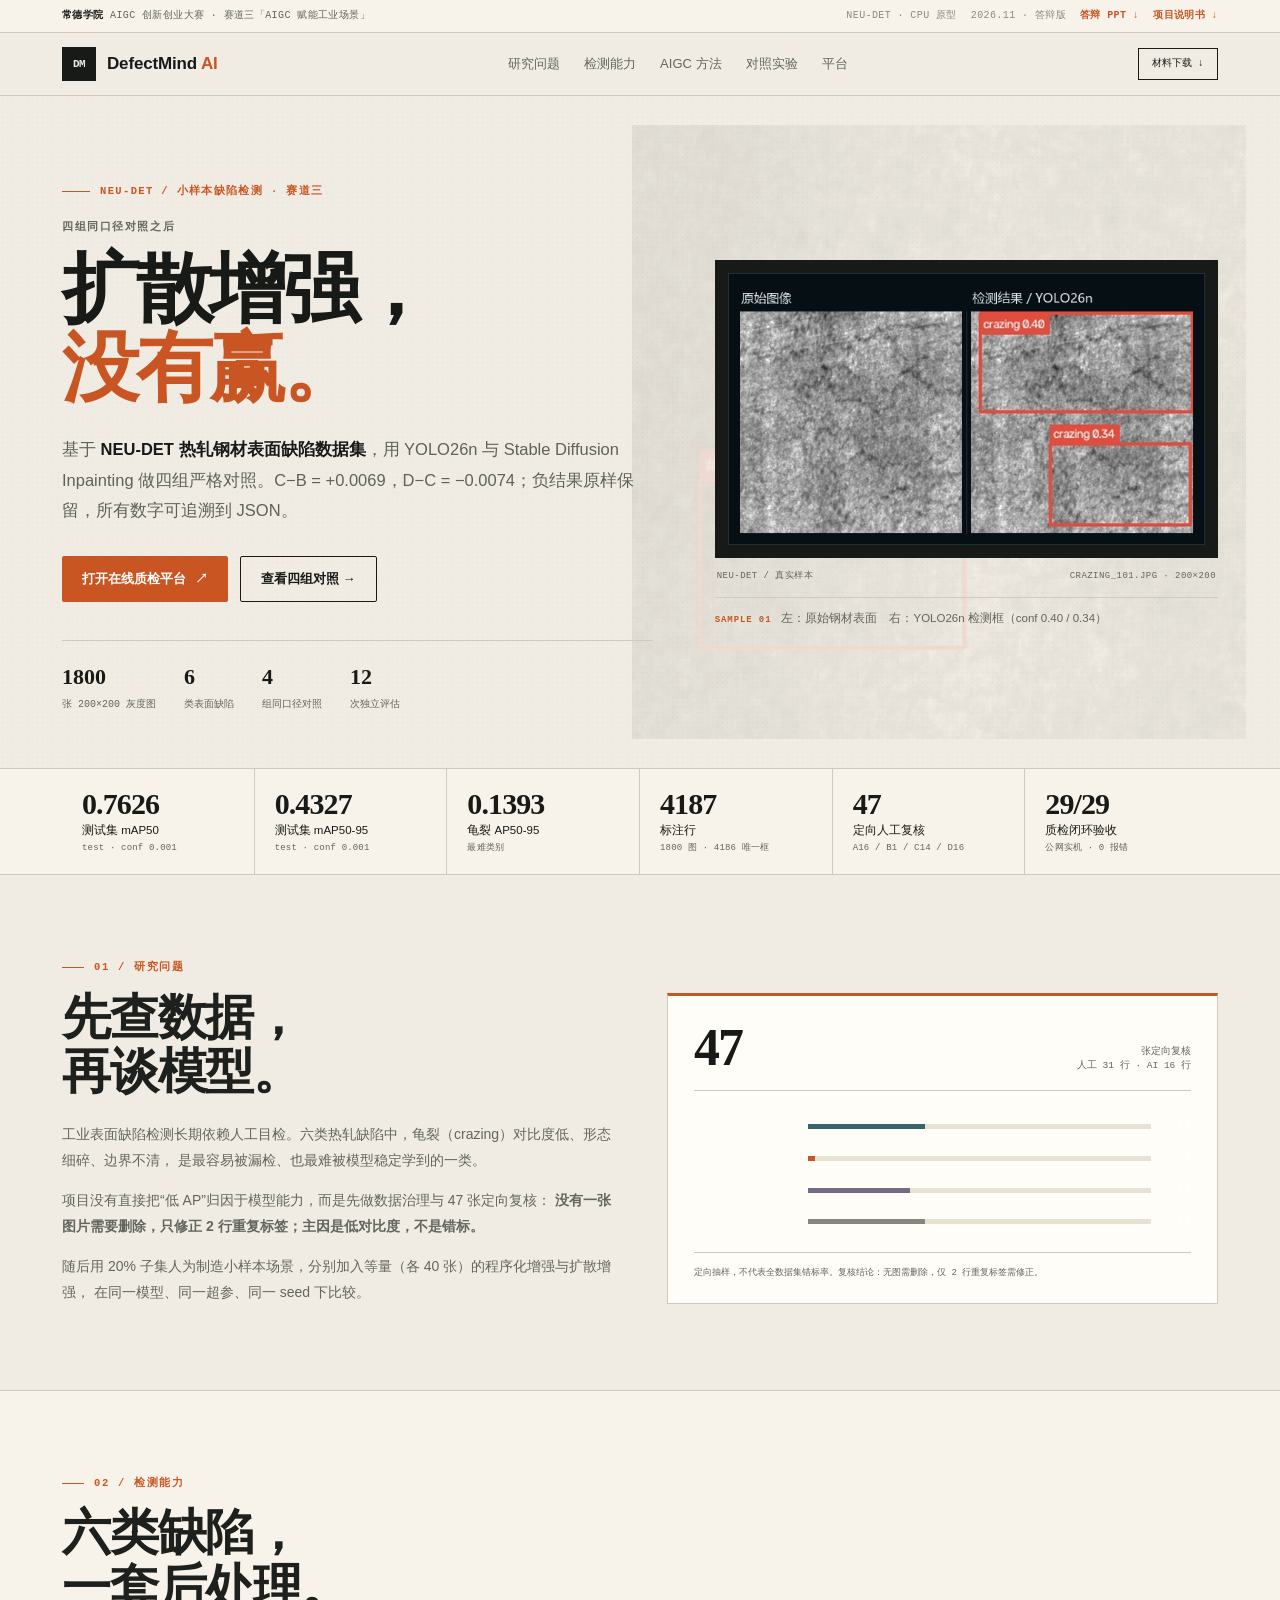
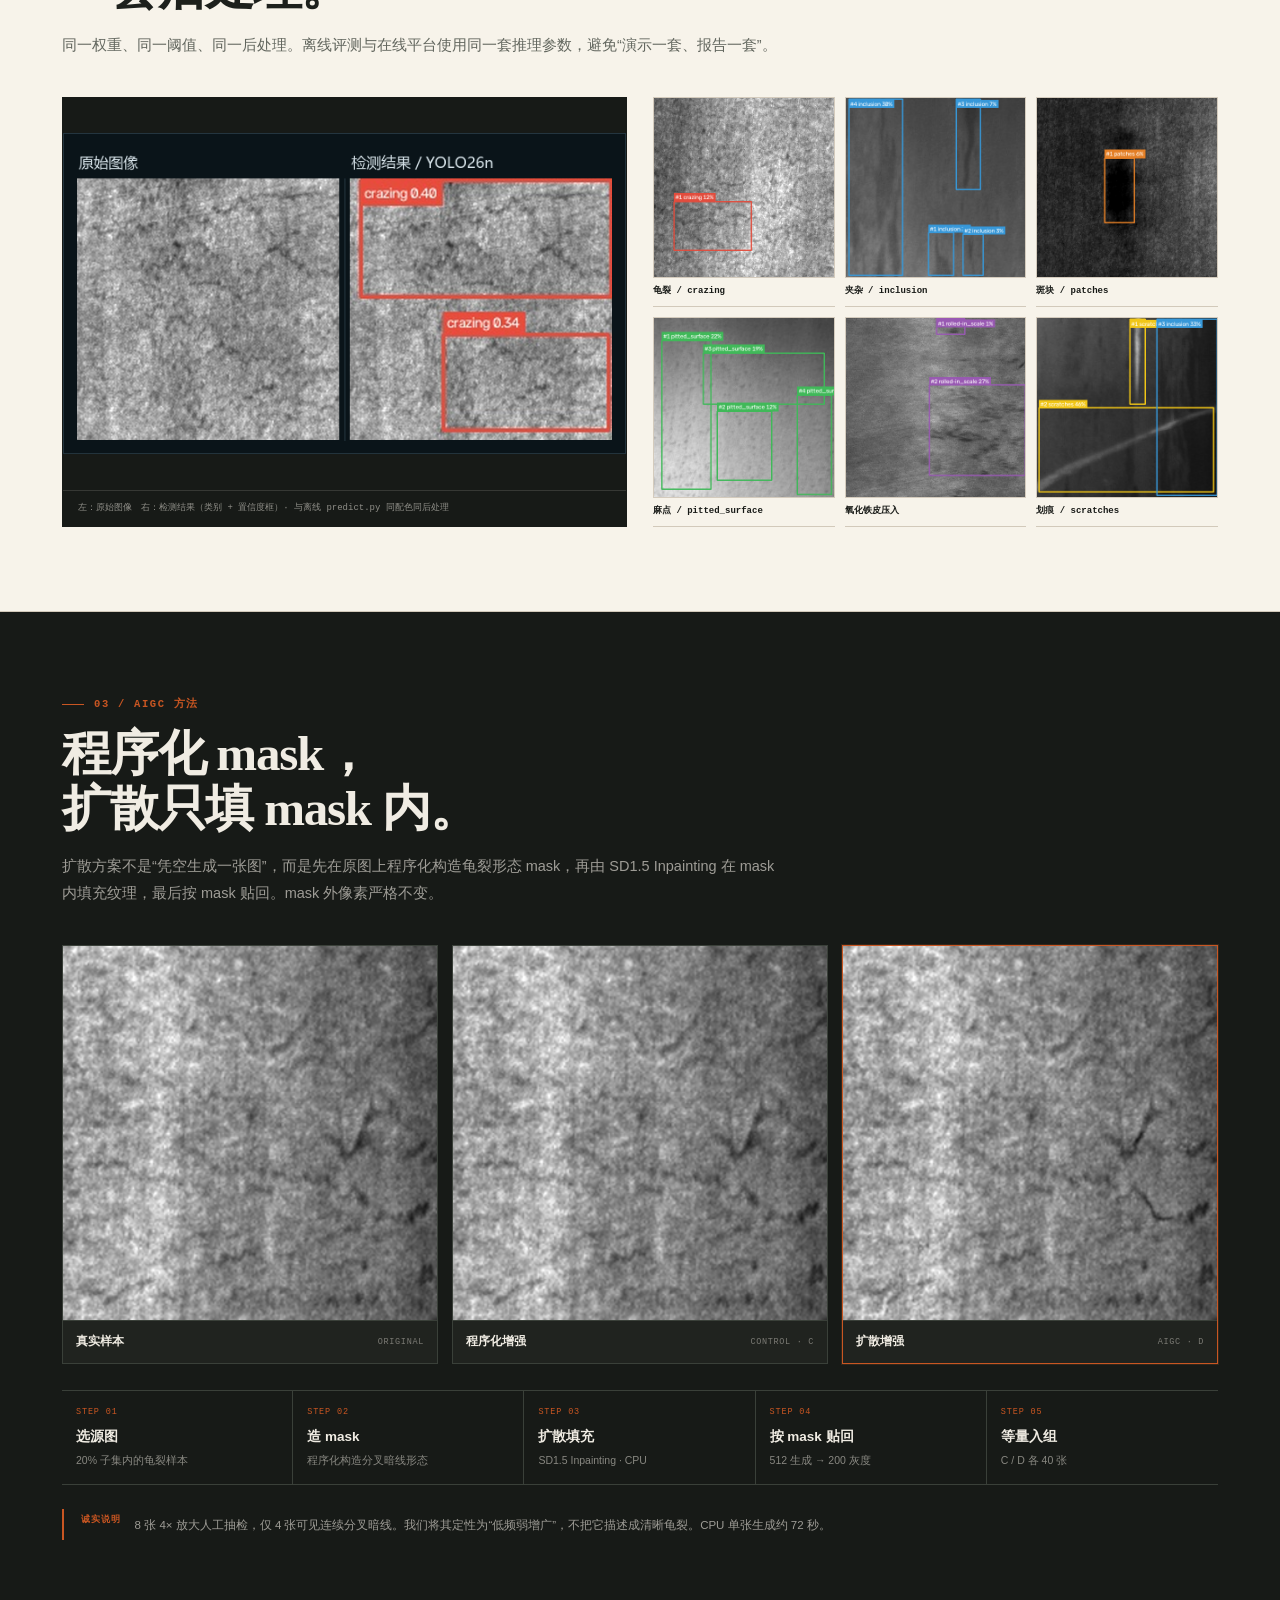
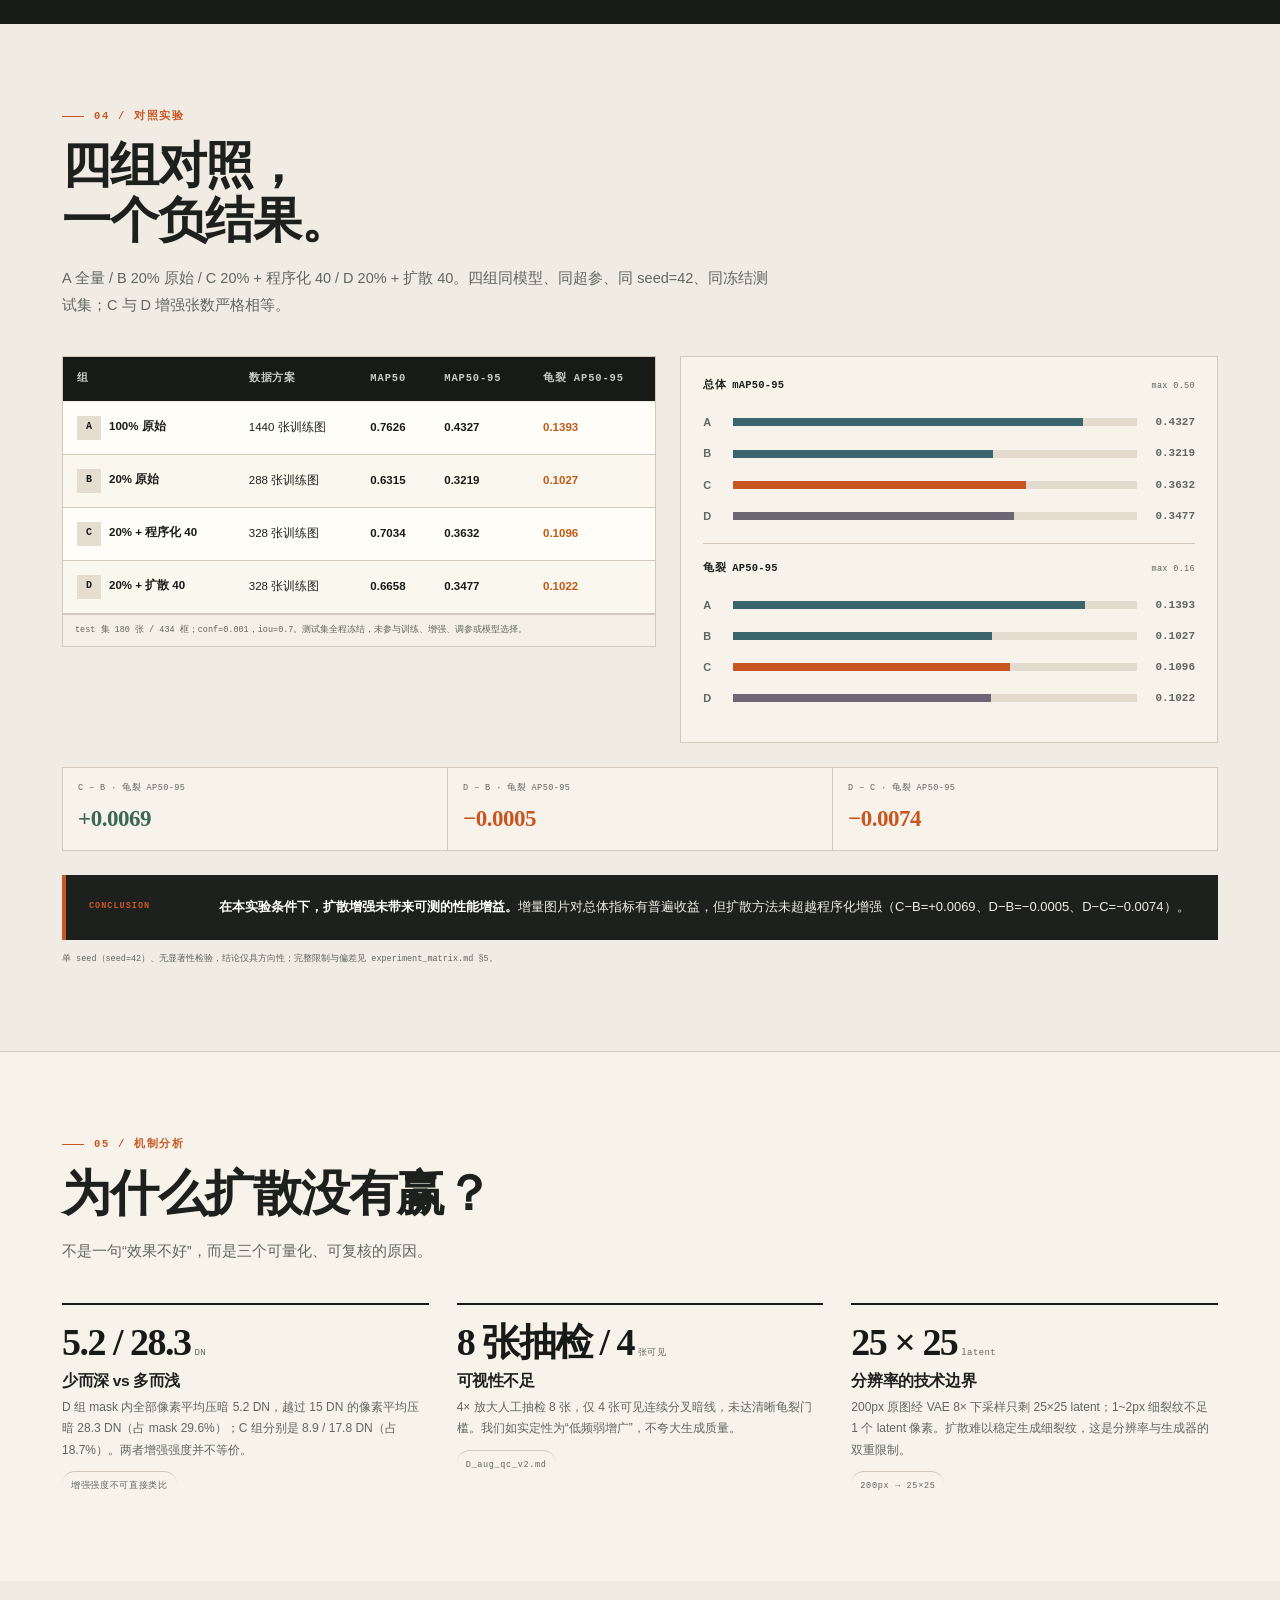
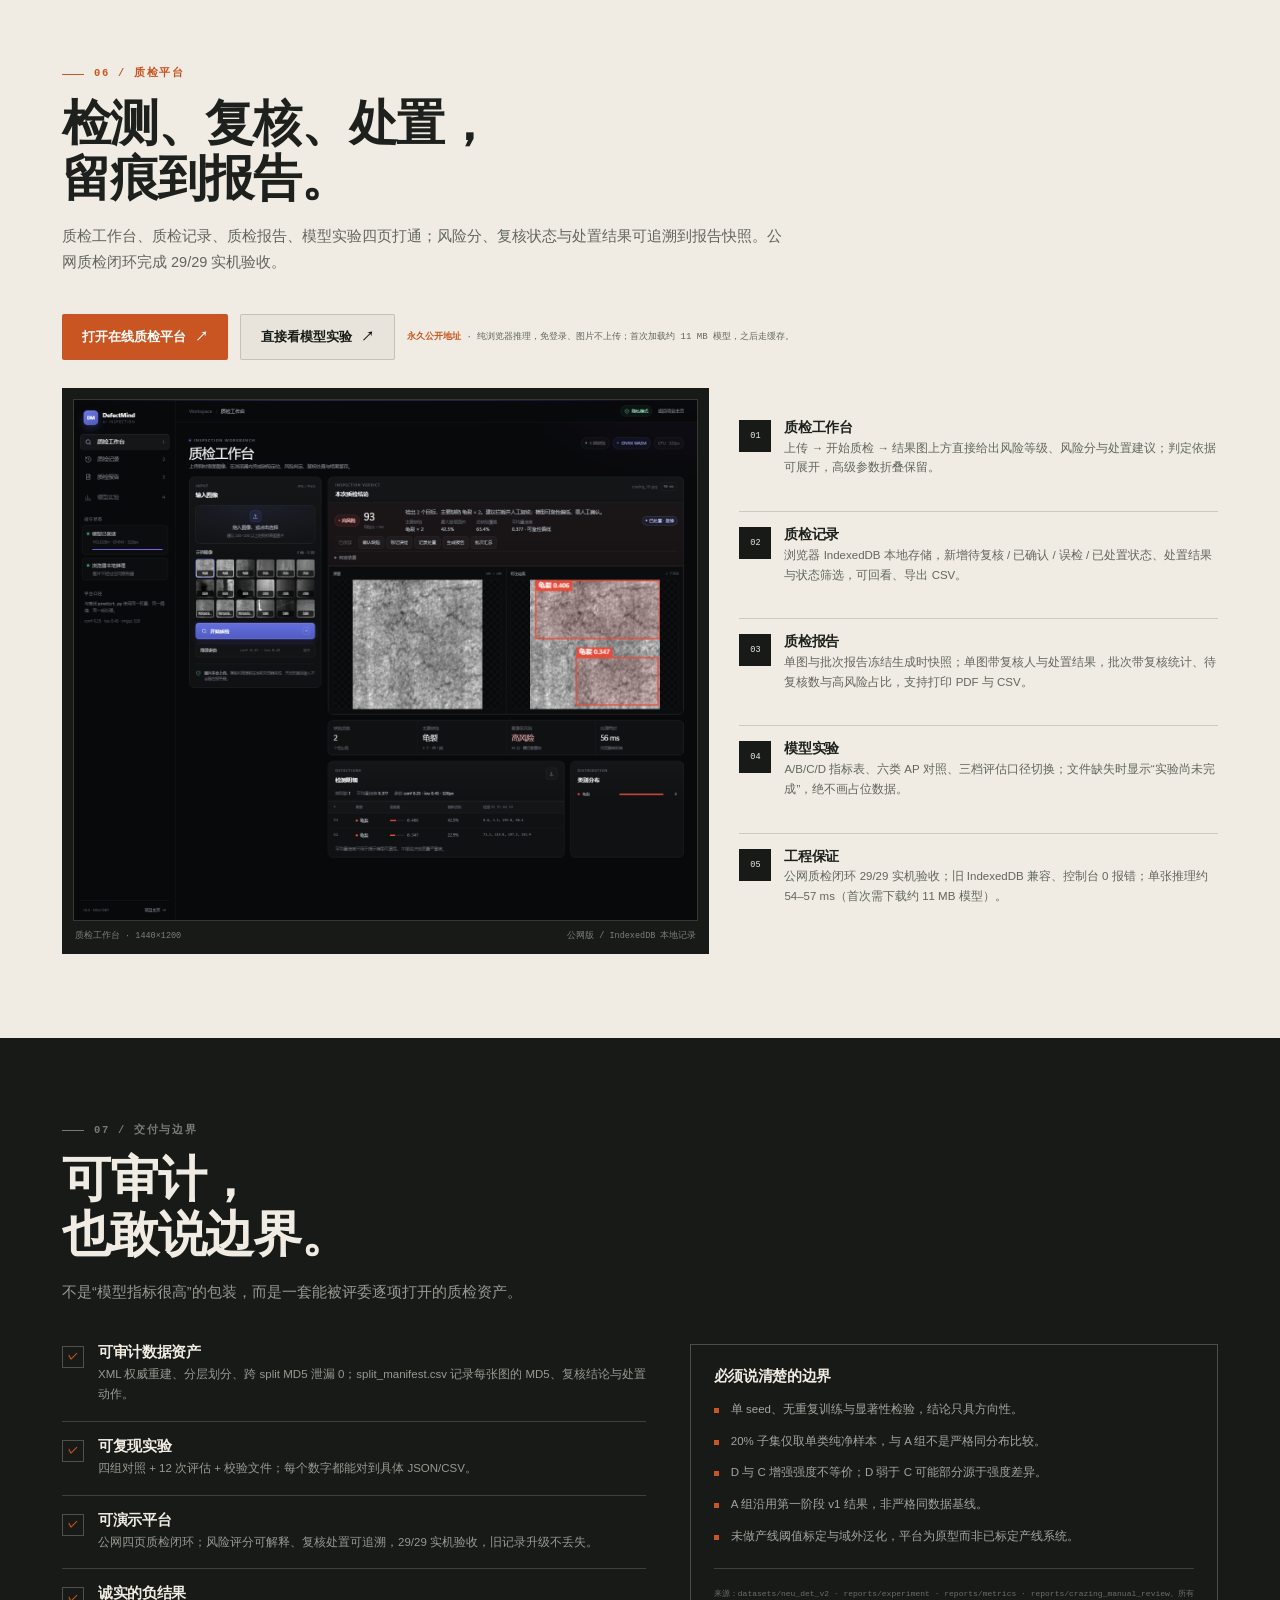
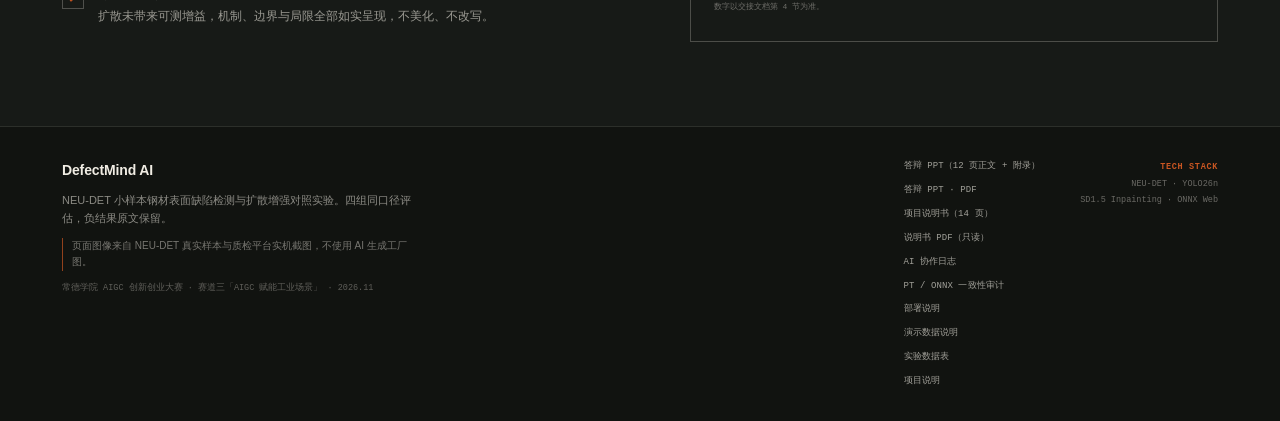
==== index.html @ 74f71160 "Update showcase" ====
<!DOCTYPE html>
<html lang="zh-CN">
<head>
<meta charset="UTF-8">
<meta name="viewport" content="width=device-width, initial-scale=1.0">
<link rel="icon" type="image/png" href="favicon.png">
<meta name="description" content="DefectMind AI：NEU-DET 小样本钢材表面缺陷检测与扩散增强对照实验。四组同口径评估，在线质检平台可直接打开。">
<title>DefectMind AI · 工业表面缺陷检测平台</title>
<style>
  :root{
    --ink:#0a1217;
    --ink-2:#0e1d25;
    --ink-3:#122a35;
    --paper:#f4f1eb;
    --paper-2:#fbfaf7;
    --white:#ffffff;
    --steel:#8ea1aa;
    --steel-2:#b9c6cc;
    --line:rgba(10,18,23,.12);
    --accent:#ff8a3d;
    --accent-2:#ffb27a;
    --cyan:#5fd4e8;
    --good:#4fbf9b;
    --text:#18242b;
    --muted:#5d6b72;
    --radius:18px;
    --shadow:0 24px 70px rgba(8,17,23,.16);
    --max:1180px;
    --font:"Segoe UI","Microsoft YaHei","PingFang SC","Noto Sans SC",sans-serif;
  }
  *{box-sizing:border-box;margin:0;padding:0}
  html{scroll-behavior:smooth}
  body{
    font-family:var(--font);
    color:var(--text);
    background:var(--paper);
    line-height:1.65;
    -webkit-font-smoothing:antialiased;
    text-rendering:optimizeLegibility;
  }
  a{color:inherit;text-decoration:none}
  img{display:block;max-width:100%}
  ::selection{background:rgba(255,138,61,.26)}
  .wrap{max-width:var(--max);margin:0 auto;padding:0 28px}
  .eyebrow{
    display:inline-flex;align-items:center;gap:10px;
    font-size:12px;letter-spacing:.16em;text-transform:uppercase;
    font-weight:700;color:var(--accent);
  }
  .eyebrow::before{content:"";width:26px;height:1px;background:currentColor;opacity:.75}
  .section-label{
    font-size:12px;letter-spacing:.16em;font-weight:700;
    color:var(--muted);margin-bottom:16px;
  }
  h1,h2,h3{line-height:1.16;letter-spacing:-.02em}
  h2{font-size:clamp(30px,4vw,52px);font-weight:750}
  h3{font-size:19px;font-weight:700}
  p{color:var(--muted)}
  .num{font-variant-numeric:tabular-nums}
  .nowrap{white-space:nowrap}

  /* reading progress */
  .progress{
    position:fixed;top:0;left:0;height:2px;width:0;z-index:120;
    background:linear-gradient(90deg,var(--accent),#ffb37a);
    box-shadow:0 0 12px rgba(255,138,61,.45);pointer-events:none;
  }

  /* sticky header */
  .site-head{position:sticky;top:0;z-index:60}
  .topline{
    background:#050d11;border-bottom:1px solid rgba(255,255,255,.08);
    color:rgba(255,255,255,.5);font-size:11.5px;
  }
  .topline .wrap{display:flex;align-items:center;justify-content:space-between;gap:18px;height:34px}
  .topline-left b{color:rgba(255,255,255,.78);font-weight:650}
  .topline-short{display:none}
  .topline-right{display:flex;align-items:center;gap:14px;white-space:nowrap}
  .topline-meta{color:rgba(255,255,255,.34)}
  .topline a{color:var(--accent);font-weight:700;transition:color .2s}
  .topline a:hover{color:#ffb37a}

  /* navigation */
  .nav{
    position:relative;z-index:20;padding:16px 0;
    background:rgba(7,17,22,.96);backdrop-filter:blur(16px);
    border-bottom:1px solid rgba(255,255,255,.08);
  }
  .nav .wrap{display:flex;align-items:center;justify-content:space-between;gap:24px}
  .brand{display:flex;align-items:center;gap:12px;color:#fff;font-weight:750;letter-spacing:-.01em}
  .brand-mark{
    width:38px;height:38px;border-radius:10px;display:grid;place-items:center;
    background:linear-gradient(145deg,var(--accent),#d95f1b);
    color:#150c05;font-size:13px;font-weight:900;letter-spacing:-.04em;
    box-shadow:0 10px 26px rgba(255,138,61,.25);
  }
  .brand-name{font-size:17px}
  .brand-name span{color:var(--cyan)}
  .nav-links{display:flex;align-items:center;gap:26px;color:rgba(255,255,255,.72);font-size:14px}
  .nav-links a{position:relative;padding:6px 0;transition:color .2s}
  .nav-links a::after{
    content:"";position:absolute;left:0;right:0;bottom:0;height:1px;
    background:var(--accent);transform:scaleX(0);transform-origin:left;transition:transform .25s;
  }
  .nav-links a:hover{color:#fff}
  .nav-links a:hover::after{transform:scaleX(1)}
  .nav-links a.active{color:#fff}
  .nav-links a.active::after{transform:scaleX(1)}
  .nav-chip{
    font-size:12px;color:rgba(255,255,255,.78);
    border:1px solid rgba(255,255,255,.18);border-radius:999px;
    padding:8px 14px;white-space:nowrap;background:rgba(255,255,255,.04);
    backdrop-filter:blur(8px);
  }

  /* hero */
  .hero{
    position:relative;overflow:hidden;color:#fff;
    min-height:760px;display:flex;align-items:center;
    padding:92px 0 112px;
    background:
      radial-gradient(900px 520px at 78% 10%,rgba(95,212,232,.16),transparent 62%),
      radial-gradient(760px 520px at 8% 92%,rgba(255,138,61,.11),transparent 60%),
      linear-gradient(155deg,#071116 0%,#0b1a22 48%,#0e2732 100%);
  }
  .hero::before{
    content:"";position:absolute;inset:0;pointer-events:none;
    background-image:
      linear-gradient(rgba(255,255,255,.035) 1px,transparent 1px),
      linear-gradient(90deg,rgba(255,255,255,.035) 1px,transparent 1px);
    background-size:64px 64px;
    mask-image:linear-gradient(to bottom,rgba(0,0,0,.9),transparent 78%);
  }
  .hero::after{
    content:"";position:absolute;inset:-20% -10% auto auto;width:66%;height:120%;
    background:repeating-linear-gradient(96deg,rgba(255,255,255,.035) 0 1px,transparent 1px 9px);
    transform:rotate(6deg);opacity:.5;pointer-events:none;
  }
  .hero .wrap{position:relative;z-index:2}
  .hero-grid{display:grid;grid-template-columns:1.12fr .88fr;gap:66px;align-items:center}
  .hero h1{
    font-size:clamp(44px,6.2vw,82px);font-weight:800;letter-spacing:-.045em;
    margin:22px 0 24px;
  }
  .hero h1 em{
    display:inline-block;white-space:nowrap;
    font-style:normal;color:var(--accent);
  }
  .hero-lead{max-width:620px;font-size:17px;color:rgba(255,255,255,.72);line-height:1.8}
  .hero-lead strong{color:#fff;font-weight:600}
  .hero-actions{display:flex;flex-wrap:wrap;gap:12px;margin-top:34px}
  .btn{
    display:inline-flex;align-items:center;justify-content:center;gap:9px;
    min-height:48px;padding:0 22px;border-radius:10px;font-weight:700;font-size:14px;
    transition:transform .2s,background .2s,border-color .2s;
  }
  .btn:hover{transform:translateY(-2px)}
  .btn-primary{background:var(--accent);color:#1a0e06;box-shadow:0 14px 34px rgba(255,138,61,.22)}
  .btn-ghost{border:1px solid rgba(255,255,255,.24);color:#fff;background:rgba(255,255,255,.03)}
  .btn-ghost:hover{border-color:rgba(255,255,255,.45)}
  .hero-meta{
    display:flex;flex-wrap:wrap;gap:22px;margin-top:42px;padding-top:22px;
    border-top:1px solid rgba(255,255,255,.12);color:rgba(255,255,255,.56);font-size:12.5px;
  }
  .hero-meta b{display:block;color:#fff;font-size:18px;font-weight:750;margin-bottom:2px}

  .scan-card{
    position:relative;border-radius:22px;overflow:hidden;
    background:linear-gradient(180deg,rgba(255,255,255,.09),rgba(255,255,255,.03));
    border:1px solid rgba(255,255,255,.16);
    box-shadow:0 40px 90px rgba(0,0,0,.36);
    transform:rotate(.6deg);
  }
  .scan-top{
    display:flex;align-items:center;gap:8px;padding:13px 16px;
    border-bottom:1px solid rgba(255,255,255,.1);background:rgba(3,10,14,.28);
  }
  .dot{width:7px;height:7px;border-radius:50%;background:rgba(255,255,255,.25)}
  .dot.live{background:var(--good);box-shadow:0 0 0 4px rgba(79,191,155,.14)}
  .scan-file{margin-left:8px;font-size:11px;color:rgba(255,255,255,.62);letter-spacing:.04em}
  .scan-live{margin-left:auto;font-size:10px;color:var(--good);letter-spacing:.14em;font-weight:700}
  .scan-media{position:relative;background:#050b0e;padding:10px}
  .scan-media img{width:100%;aspect-ratio:644/368;object-fit:contain;background:#050b0e;filter:contrast(1.04)}
  .scan-line{
    position:absolute;left:10px;right:10px;top:10px;height:2px;
    background:linear-gradient(90deg,transparent,var(--cyan),transparent);
    box-shadow:0 0 18px rgba(95,212,232,.75);
    animation:scan 4.6s ease-in-out infinite;
  }
  @keyframes scan{
    0%{top:3%;opacity:0}
    12%{opacity:.9}
    50%{top:50%;opacity:.9}
    88%{opacity:.2}
    100%{top:96%;opacity:0}
  }
  .scan-tag{
    position:absolute;left:16px;bottom:16px;font-size:10px;letter-spacing:.12em;
    color:rgba(255,255,255,.7);background:rgba(5,11,14,.62);
    border:1px solid rgba(255,255,255,.14);border-radius:6px;padding:5px 8px;
  }
  .scan-box{
    position:absolute;border:1.5px solid var(--accent);border-radius:3px;
    box-shadow:0 0 0 1px rgba(0,0,0,.28);
  }
  .scan-box span{
    position:absolute;left:-1.5px;top:-23px;background:var(--accent);color:#140b04;
    font-size:10px;font-weight:800;padding:2px 7px;border-radius:2px;white-space:nowrap;
  }
  .scan-bottom{display:grid;grid-template-columns:1fr 1fr 1fr;gap:1px;background:rgba(255,255,255,.1)}
  .scan-stat{padding:14px 16px;background:rgba(7,17,22,.82)}
  .scan-stat b{display:block;font-size:17px;color:#fff;font-weight:750}
  .scan-stat small{font-size:10px;color:rgba(255,255,255,.45);letter-spacing:.08em}

  /* metric band */
  .metric-band{position:relative;z-index:5;margin-top:-54px}
  .metric-card{
    background:var(--white);border:1px solid rgba(10,18,23,.08);
    border-radius:var(--radius);box-shadow:var(--shadow);
    display:grid;grid-template-columns:repeat(6,1fr);overflow:hidden;
  }
  .metric{padding:24px 22px;border-right:1px solid rgba(10,18,23,.07);min-width:0}
  .metric:last-child{border-right:0}
  .metric b{display:block;font-size:clamp(22px,2.4vw,32px);line-height:1.08;color:var(--ink);font-weight:800;letter-spacing:-.03em}
  .metric span{display:block;font-size:11.5px;color:var(--muted);margin-top:7px;line-height:1.45}
  .metric small{display:block;font-size:9.5px;color:#98a5aa;margin-top:3px;letter-spacing:.04em}

  /* generic section */
  section{padding:104px 0}
  .section-head{max-width:760px;margin-bottom:44px}
  .section-head p{margin-top:16px;font-size:16px;max-width:680px}
  .split{display:grid;grid-template-columns:1fr 1fr;gap:56px;align-items:center}

  /* problem */
  .problem{background:var(--paper)}
  .problem-copy h2{margin-bottom:22px}
  .problem-copy p + p{margin-top:14px}
  .review-panel{
    background:var(--ink);color:#fff;border-radius:var(--radius);padding:30px 30px 26px;
    box-shadow:var(--shadow);position:relative;overflow:hidden;
  }
  .review-panel::after{
    content:"";position:absolute;right:-80px;top:-80px;width:220px;height:220px;
    background:radial-gradient(circle,rgba(95,212,232,.22),transparent 68%);
  }
  .review-top{display:flex;align-items:flex-end;justify-content:space-between;gap:20px;margin-bottom:26px}
  .review-top b{font-size:54px;line-height:1;font-weight:800;letter-spacing:-.04em}
  .review-top span{font-size:12px;color:rgba(255,255,255,.5);text-align:right;line-height:1.5}
  .review-bars{display:grid;gap:14px}
  .review-row{display:grid;grid-template-columns:86px 1fr 42px;gap:12px;align-items:center;font-size:12px}
  .review-row label{color:rgba(255,255,255,.65)}
  .review-track{height:7px;border-radius:999px;background:rgba(255,255,255,.1);overflow:hidden}
  .review-fill{height:100%;border-radius:inherit;background:var(--cyan)}
  .review-fill.b{background:var(--accent)}
  .review-fill.c{background:#b9a7ff}
  .review-fill.d{background:#7d8c94}
  .review-row b{text-align:right;font-size:12px;color:#fff}
  .review-note{margin-top:22px;padding-top:16px;border-top:1px solid rgba(255,255,255,.12);font-size:11px;color:rgba(255,255,255,.42);line-height:1.6}

  /* detection */
  .detect{background:var(--paper-2);border-top:1px solid rgba(10,18,23,.06);border-bottom:1px solid rgba(10,18,23,.06)}
  .detect-grid{display:grid;grid-template-columns:1fr 1fr;gap:28px;align-items:stretch}
  .demo-panel{
    background:#0a1419;border-radius:var(--radius);overflow:hidden;
    border:1px solid rgba(10,18,23,.1);box-shadow:var(--shadow);
    display:flex;flex-direction:column;
  }
  .demo-panel img{width:100%;flex:1;min-height:0;object-fit:contain;background:#0a1419}
  .demo-cap{padding:16px 20px;color:rgba(255,255,255,.6);font-size:12px;background:#0a1419;border-top:1px solid rgba(255,255,255,.08)}
  .class-grid{display:grid;grid-template-columns:repeat(3,1fr);gap:12px}
  .class-card{
    background:var(--white);border:1px solid rgba(10,18,23,.08);border-radius:12px;
    overflow:hidden;transition:transform .25s,box-shadow .25s;
  }
  .class-card:hover{transform:translateY(-4px);box-shadow:0 18px 34px rgba(8,17,23,.12)}
  .class-card img{width:100%;aspect-ratio:1;object-fit:cover;filter:contrast(1.04)}
  .class-card div{padding:9px 12px;font-size:12px;font-weight:650;color:var(--ink)}

  /* AIGC */
  .aigc{background:var(--ink);color:#fff;position:relative;overflow:hidden}
  .aigc::before{
    content:"";position:absolute;inset:0;pointer-events:none;
    background:radial-gradient(700px 400px at 88% 12%,rgba(185,167,255,.12),transparent 62%);
  }
  .aigc .section-head p{color:rgba(255,255,255,.58)}
  .aigc .section-label{color:rgba(255,255,255,.42)}
  .compare-grid{display:grid;grid-template-columns:repeat(3,1fr);gap:18px;position:relative;z-index:1}
  .compare-card{background:rgba(255,255,255,.05);border:1px solid rgba(255,255,255,.12);border-radius:14px;overflow:hidden}
  .compare-card img{width:100%;aspect-ratio:1.15;object-fit:cover}
  .compare-card .cap{padding:14px 16px;display:flex;align-items:center;justify-content:space-between;gap:10px;border-top:1px solid rgba(255,255,255,.08)}
  .compare-card .cap b{font-size:13px;font-weight:650}
  .compare-card .cap span{font-size:10px;letter-spacing:.08em;color:rgba(255,255,255,.4)}
  .compare-card.is-d{border-color:rgba(255,138,61,.45);box-shadow:0 0 0 1px rgba(255,138,61,.12)}
  .pipeline{
    margin-top:26px;display:grid;grid-template-columns:repeat(5,1fr);gap:1px;
    background:rgba(255,255,255,.12);border:1px solid rgba(255,255,255,.12);border-radius:12px;overflow:hidden;
  }
  .pipe-step{background:rgba(7,17,22,.84);padding:16px 15px;min-height:96px}
  .pipe-step small{display:block;font-size:9.5px;letter-spacing:.12em;color:var(--accent);margin-bottom:7px}
  .pipe-step b{display:block;font-size:13px;font-weight:650;margin-bottom:4px}
  .pipe-step span{font-size:11px;color:rgba(255,255,255,.45);line-height:1.5}
  .aigc-note{
    margin-top:22px;display:flex;gap:14px;align-items:flex-start;
    border-top:1px solid rgba(255,255,255,.12);padding-top:20px;
  }
  .aigc-note b{color:var(--accent);white-space:nowrap;font-size:12px;letter-spacing:.08em}
  .aigc-note p{font-size:13px;color:rgba(255,255,255,.58);line-height:1.7}

  /* results */
  .results{background:var(--paper)}
  .result-layout{display:grid;grid-template-columns:1.05fr .95fr;gap:30px;align-items:start}
  .table-wrap{background:var(--white);border:1px solid rgba(10,18,23,.08);border-radius:var(--radius);overflow:hidden;box-shadow:0 14px 40px rgba(8,17,23,.07)}
  table{width:100%;border-collapse:collapse;font-size:13px}
  thead th{
    background:var(--ink);color:rgba(255,255,255,.76);font-size:10.5px;letter-spacing:.08em;
    text-transform:uppercase;font-weight:650;text-align:left;padding:13px 14px;white-space:nowrap;
  }
  tbody td{padding:14px;border-top:1px solid rgba(10,18,23,.07);vertical-align:middle}
  tbody tr:nth-child(even){background:#faf8f4}
  td.arm{font-weight:800;color:var(--ink)}
  td.arm span{display:inline-grid;place-items:center;width:26px;height:26px;border-radius:7px;background:#e9e4dc;font-size:12px;margin-right:8px}
  td.num{font-variant-numeric:tabular-nums;font-weight:600;color:var(--ink)}
  td.num.hi{color:#c25a17}
  .table-note{font-size:11px;color:#8b979d;padding:12px 14px;border-top:1px solid rgba(10,18,23,.07);line-height:1.6}
  .chart-panel{background:var(--white);border:1px solid rgba(10,18,23,.08);border-radius:var(--radius);padding:24px;box-shadow:0 14px 40px rgba(8,17,23,.07)}
  .chart-title{display:flex;justify-content:space-between;align-items:baseline;gap:12px;margin-bottom:20px}
  .chart-title h3{font-size:15px}
  .chart-title span{font-size:10.5px;color:#96a2a8;letter-spacing:.04em}
  .bar-row{display:grid;grid-template-columns:24px 1fr 54px;gap:12px;align-items:center;margin-bottom:14px}
  .bar-row>span{font-size:11px;color:var(--muted);font-weight:650}
  .bar-track{height:12px;border-radius:999px;background:#ede9e2;overflow:hidden}
  .bar-fill{
    height:100%;border-radius:inherit;background:linear-gradient(90deg,#23576b,#2f7d95);
    width:0;transition:width .9s cubic-bezier(.2,.8,.2,1);
  }
  .bar-fill.a{background:linear-gradient(90deg,#1f4b5d,#2d7187)}
  .bar-fill.c{background:linear-gradient(90deg,#d96b25,#ff9a52)}
  .bar-fill.d{background:linear-gradient(90deg,#6d5aa8,#a18bd8)}
  .bar-val{font-size:11px;font-weight:700;color:var(--ink);font-variant-numeric:tabular-nums;text-align:right}
  .chart-divider{border:0;border-top:1px solid rgba(10,18,23,.08);margin:22px 0}
  .delta-grid{display:grid;grid-template-columns:repeat(3,1fr);gap:10px;margin-top:26px}
  .delta{background:var(--white);border:1px solid rgba(10,18,23,.08);border-radius:12px;padding:14px 15px}
  .delta small{display:block;font-size:10px;color:#8d999f;letter-spacing:.05em;margin-bottom:4px}
  .delta b{font-size:18px;font-weight:800;font-variant-numeric:tabular-nums;letter-spacing:-.02em}
  .delta.up b{color:#1f7a5c}
  .delta.down b{color:#b14a23}
  .delta.flat b{color:#6b767c}
  .conclusion{
    margin-top:28px;background:var(--ink);color:#fff;border-radius:var(--radius);
    padding:26px 28px;display:grid;grid-template-columns:auto 1fr;gap:20px;align-items:start;
    border-left:4px solid var(--accent);
  }
  .conclusion .mark{font-size:11px;letter-spacing:.14em;color:var(--accent);font-weight:800;white-space:nowrap;padding-top:3px}
  .conclusion p{color:rgba(255,255,255,.78);font-size:15px;line-height:1.75}
  .conclusion strong{color:#fff}
  .footnote{margin-top:14px;font-size:11px;color:#8a959b}

  /* mechanism */
  .mechanism{background:var(--paper-2);border-top:1px solid rgba(10,18,23,.06)}
  .reason-grid{display:grid;grid-template-columns:repeat(3,1fr);gap:18px}
  .reason{
    background:var(--white);border:1px solid rgba(10,18,23,.08);border-radius:var(--radius);
    padding:26px 24px;position:relative;overflow:hidden;
  }
  .reason::before{content:"";position:absolute;left:0;top:0;width:100%;height:3px;background:linear-gradient(90deg,var(--accent),transparent)}
  .reason .big{font-size:38px;font-weight:800;letter-spacing:-.04em;color:var(--ink);line-height:1;margin-bottom:8px}
  .reason .big small{font-size:13px;font-weight:600;color:var(--muted);letter-spacing:0;margin-left:4px}
  .reason h3{margin:12px 0 8px}
  .reason p{font-size:13px;line-height:1.7}
  .reason .tag{display:inline-block;margin-top:14px;font-size:10px;letter-spacing:.08em;color:#8d999f;border:1px solid rgba(10,18,23,.1);border-radius:999px;padding:4px 9px}

  /* platform */
  .platform{background:var(--paper)}
  .platform-cta{display:flex;align-items:center;gap:16px;flex-wrap:wrap;margin:2px 0 22px}
  .platform-cta .btn{font-size:13px}
  .platform-cta .btn-ghost{border-color:rgba(10,18,23,.16);color:var(--ink);background:rgba(10,18,23,.03)}
  .platform-cta .btn-ghost:hover{border-color:rgba(10,18,23,.34);background:rgba(10,18,23,.06)}
  .cta-note{font-size:11.5px;color:var(--muted);line-height:1.6;max-width:560px}
  .cta-note b{color:var(--ink);font-weight:650}
  .platform-grid{display:grid;grid-template-columns:1.15fr .85fr;gap:26px;align-items:stretch}
  .browser{
    background:#101b21;border-radius:16px;overflow:hidden;border:1px solid rgba(10,18,23,.12);
    box-shadow:var(--shadow);display:flex;flex-direction:column;position:relative;
  }
  .browser::after{
    content:"";position:absolute;left:0;right:0;bottom:0;height:110px;pointer-events:none;
    background:linear-gradient(to bottom,rgba(16,27,33,0),#101b21 92%);
  }
  .browser-bar{display:flex;align-items:center;gap:7px;padding:11px 14px;background:#0a1217;border-bottom:1px solid rgba(255,255,255,.08)}
  .browser-bar i{width:7px;height:7px;border-radius:50%;background:rgba(255,255,255,.2)}
  .browser-bar span{margin-left:8px;font-size:10px;color:rgba(255,255,255,.42);letter-spacing:.04em}
  .browser img{width:100%;flex:1;object-fit:cover;object-position:top left}
  .platform-copy{display:flex;flex-direction:column;justify-content:center;gap:18px}
  .feature{display:grid;grid-template-columns:34px 1fr;gap:14px;padding:16px 0;border-top:1px solid var(--line)}
  .feature:first-child{border-top:0;padding-top:0}
  .feature .idx{width:34px;height:34px;border-radius:9px;background:#eae4db;display:grid;place-items:center;font-size:11px;font-weight:800;color:#6b777d}
  .feature h3{font-size:15px;margin-bottom:4px}
  .feature p{font-size:12.5px;line-height:1.6}

  /* delivery */
  .delivery{background:var(--ink);color:#fff;position:relative;overflow:hidden}
  .delivery::before{
    content:"";position:absolute;inset:0;
    background:radial-gradient(700px 420px at 12% 8%,rgba(255,138,61,.12),transparent 64%);
    pointer-events:none;
  }
  .delivery .section-label{color:rgba(255,255,255,.42)}
  .delivery .section-head p{color:rgba(255,255,255,.58)}
  .delivery-grid{display:grid;grid-template-columns:1.05fr .95fr;gap:44px;position:relative;z-index:1}
  .deliver-list{display:grid;gap:0}
  .deliver-item{display:grid;grid-template-columns:28px 1fr;gap:14px;padding:18px 0;border-top:1px solid rgba(255,255,255,.12)}
  .deliver-item:first-child{border-top:0;padding-top:0}
  .deliver-item .check{width:22px;height:22px;border-radius:50%;background:rgba(79,191,155,.16);color:var(--good);display:grid;place-items:center;font-size:11px;font-weight:900;margin-top:2px}
  .deliver-item h3{font-size:15px;margin-bottom:4px}
  .deliver-item p{font-size:12.5px;color:rgba(255,255,255,.5);line-height:1.65}
  .limit-panel{background:rgba(255,255,255,.05);border:1px solid rgba(255,255,255,.13);border-radius:var(--radius);padding:28px}
  .limit-panel h3{font-size:16px;margin-bottom:16px}
  .limit-panel li{list-style:none;position:relative;padding-left:17px;margin-bottom:12px;font-size:12.5px;color:rgba(255,255,255,.58);line-height:1.65}
  .limit-panel li::before{content:"";position:absolute;left:0;top:8px;width:6px;height:6px;border-radius:50%;background:var(--accent);opacity:.8}
  .limit-panel .bottom{margin-top:22px;padding-top:18px;border-top:1px solid rgba(255,255,255,.12);font-size:11px;color:rgba(255,255,255,.38);line-height:1.65}

  footer{background:#071015;color:rgba(255,255,255,.38);padding:44px 0 38px;font-size:11.5px}
  .foot-wrap{display:grid;grid-template-columns:1.4fr auto auto;gap:40px;align-items:start}
  footer b{color:rgba(255,255,255,.78);font-size:13px;letter-spacing:-.01em}
  .foot-brand p{margin-top:8px;font-size:11.5px;color:rgba(255,255,255,.4);line-height:1.7;max-width:360px}
  .foot-brand span{display:block;margin-top:10px;color:rgba(255,255,255,.3)}
  .foot-links{display:grid;gap:9px;justify-items:start}
  .foot-links a{color:rgba(255,255,255,.6);transition:color .2s}
  .foot-links a:hover{color:var(--accent)}
  .foot-stack{font-size:11px;color:rgba(255,255,255,.3);text-align:right;line-height:1.9;white-space:nowrap}
  .foot-stack b{display:block;color:rgba(255,255,255,.55);font-weight:600;font-size:11px}
  section[id]{scroll-margin-top:104px}
  footer{scroll-margin-top:104px}

  /* back to top */
  .to-top{
    position:fixed;right:24px;bottom:24px;z-index:90;
    width:42px;height:42px;border-radius:50%;
    border:1px solid rgba(255,255,255,.18);background:rgba(11,23,29,.88);
    color:#fff;display:grid;place-items:center;font-size:16px;
    opacity:0;transform:translateY(10px);pointer-events:none;
    transition:opacity .25s,transform .25s,border-color .25s;
    backdrop-filter:blur(8px);box-shadow:0 12px 30px rgba(0,0,0,.3);
  }
  .to-top.show{opacity:1;transform:none;pointer-events:auto}
  .to-top:hover{border-color:var(--accent);color:var(--accent)}

  html.js [data-reveal]{opacity:0;transform:translateY(18px);transition:opacity .7s ease,transform .7s ease}
  html.js [data-reveal].in{opacity:1;transform:none}
  @media (prefers-reduced-motion:reduce){
    html.js [data-reveal]{opacity:1;transform:none;transition:none}
    .scan-line{animation:none}
  }

  @media (max-width:1040px){
    .hero-grid{grid-template-columns:1fr;gap:46px}
    .scan-card{max-width:560px}
    .metric-card{grid-template-columns:repeat(3,1fr)}
    .metric:nth-child(3n){border-right:0}
    .metric:nth-child(-n+3){border-bottom:1px solid rgba(10,18,23,.07)}
    .split,.detect-grid,.result-layout,.platform-grid,.delivery-grid{grid-template-columns:1fr}
    .class-grid{grid-template-columns:repeat(3,1fr)}
    .pipeline{grid-template-columns:repeat(3,1fr)}
    .reason-grid{grid-template-columns:1fr}
  }
  @media (max-width:760px){
    .wrap{padding:0 20px}
    .topline .wrap{height:30px;justify-content:space-between;gap:10px}
    .topline-full{display:none}
    .topline-short{display:inline}
    .topline-meta{display:none}
    .topline-right{gap:14px}
    .nav{padding:13px 0}
    .nav-links{display:none}
    .nav-chip{font-size:10px;padding:7px 10px}
    .hero{min-height:auto;padding:56px 0 84px}
    .hero h1{font-size:clamp(38px,11vw,58px)}
    .hero-lead{font-size:15px}
    .hero-meta{display:grid;grid-template-columns:1fr 1fr;gap:14px}
    section{padding:72px 0}
    .metric-band{margin-top:-34px}
    .metric{padding:18px 16px}
    .metric b{font-size:23px}
    .compare-grid{grid-template-columns:1fr}
    .compare-card img{aspect-ratio:1.45}
    .pipeline{grid-template-columns:1fr 1fr}
    .pipe-step:last-child{grid-column:1/-1}
    .class-grid{grid-template-columns:1fr 1fr}
    .delta-grid{grid-template-columns:1fr 1fr}
    .conclusion{grid-template-columns:1fr;gap:10px}
    .review-top b{font-size:46px}
    table,thead,tbody,tr,td{display:block}
    thead{display:none}
    tbody tr{background:var(--white);border:1px solid rgba(10,18,23,.08);border-radius:12px;margin-bottom:10px;padding:8px 12px}
    tbody tr:nth-child(even){background:var(--white)}
    tbody td{border:0;padding:7px 0;display:flex;justify-content:space-between;gap:16px;font-size:12.5px}
    tbody td::before{content:attr(data-label);color:#8a969c;font-size:10.5px;letter-spacing:.05em}
    td.arm span{margin-right:6px}
    .table-wrap{background:transparent;border:0;box-shadow:none;overflow:visible}
    .table-note{background:var(--white);border:1px solid rgba(10,18,23,.08);border-radius:12px;margin-top:4px}
    .foot-wrap{grid-template-columns:1fr;gap:24px}
    .foot-stack{text-align:left;white-space:normal}
    section[id]{scroll-margin-top:88px}
  }
  @media (max-width:480px){
    .metric-card{grid-template-columns:1fr 1fr}
    .metric:nth-child(3n){border-right:1px solid rgba(10,18,23,.07)}
    .metric:nth-child(2n){border-right:0}
    .metric:nth-child(-n+4){border-bottom:1px solid rgba(10,18,23,.07)}
    .class-grid{grid-template-columns:1fr 1fr}
    .delta-grid{grid-template-columns:1fr}
    .hero-meta b{font-size:16px}
  }
</style>
<style id="archive-theme">
  /* v3 工业质检档案：纸张、钢灰、安全橙，去发光卡片与伪造浏览器 */
  :root{
    --ink:#181a17;
    --ink-2:#242722;
    --ink-3:#2e322c;
    --paper:#f0ece3;
    --paper-2:#f7f3ea;
    --white:#fffdf7;
    --steel:#747b75;
    --steel-2:#a7aaa2;
    --line:#d2c9ba;
    --line-strong:#b6ab99;
    --line-dark:rgba(240,236,227,.18);
    --accent:#c95622;
    --accent-2:#9f3f18;
    --cyan:#7d8a83;
    --good:#3d6954;
    --text:#1d201c;
    --muted:#62665e;
    --radius:3px;
    --shadow:none;
    --max:1220px;
    --font:"Segoe UI","Microsoft YaHei","PingFang SC","Noto Sans SC",sans-serif;
    --serif:"Source Han Serif SC","Noto Serif SC","Songti SC","SimSun",serif;
    --mono:"Cascadia Mono","Consolas","SFMono-Regular",monospace;
  }
  ::selection{background:rgba(201,86,34,.22)}
  body{
    background:var(--paper);
    color:var(--text);
    background-image:radial-gradient(rgba(24,26,23,.035) .55px,transparent .55px);
    background-size:5px 5px;
  }
  .wrap{max-width:var(--max);padding:0 32px}
  h1,h2,h3{letter-spacing:-.025em}
  h2{
    font-family:var(--serif);
    font-size:clamp(32px,4vw,49px);
    font-weight:700;
    line-height:1.12;
  }
  h3{font-size:18px}
  p{color:var(--muted)}
  .section-label{
    display:flex;align-items:center;gap:10px;
    font-family:var(--mono);font-size:10.5px;letter-spacing:.16em;
    color:var(--accent);margin-bottom:14px;
  }
  .section-label::before{content:"";width:22px;height:1px;background:currentColor}
  .num{font-variant-numeric:tabular-nums}

  .progress{height:1px;background:var(--accent);box-shadow:none}
  .site-head{
    background:rgba(240,236,227,.95);
    border-bottom:1px solid var(--line);
    backdrop-filter:blur(10px);
  }
  .topline{
    background:var(--paper-2);border-bottom:1px solid var(--line);
    color:var(--muted);font-family:var(--mono);font-size:10px;letter-spacing:.04em;
  }
  .topline .wrap{height:32px}
  .topline-left b{color:var(--ink);font-weight:600}
  .topline-meta{color:#8c887e}
  .topline a{color:var(--accent);font-weight:600}
  .topline a:hover{color:var(--accent-2)}
  .nav{
    background:transparent;border-bottom:0;padding:14px 0;
    backdrop-filter:none;
  }
  .brand{color:var(--ink);gap:11px}
  .brand-mark{
    width:34px;height:34px;border-radius:0;
    background:var(--ink);color:var(--paper);
    box-shadow:none;font-family:var(--mono);font-size:11px;letter-spacing:-.05em;
  }
  .brand-name{font-size:17px;font-weight:700}
  .brand-name span{color:var(--accent)}
  .nav-links{color:var(--muted);font-size:13px;gap:24px}
  .nav-links a{padding:5px 0}
  .nav-links a::after{bottom:-2px;height:2px;background:var(--accent)}
  .nav-links a:hover,.nav-links a.active{color:var(--ink)}
  .nav-chip{
    border:1px solid var(--ink);border-radius:0;
    background:transparent;color:var(--ink);
    padding:7px 13px;font-family:var(--mono);font-size:10px;
    backdrop-filter:none;
  }
  .nav-chip:hover{border-color:var(--accent);color:var(--accent)}

  .hero{
    min-height:0;padding:78px 0 54px;
    color:var(--ink);background:transparent;
  }
  .hero::before{
    content:"";position:absolute;inset:0;pointer-events:none;
    background:url("showcase_assets/class_crazing.png") right 5% center/48% auto no-repeat;
    opacity:.11;mix-blend-mode:multiply;
    mask-image:linear-gradient(90deg,transparent 0%,#000 44%,#000 100%);
  }
  .hero::after{display:none}
  .hero-grid{grid-template-columns:1.08fr .92fr;gap:62px}
  .eyebrow{
    color:var(--accent);font-family:var(--mono);font-size:10.5px;
    letter-spacing:.13em;font-weight:600;
  }
  .eyebrow::before{width:28px;opacity:1;background:var(--accent)}
  .hero h1{
    font-family:var(--serif);
    font-size:clamp(50px,6vw,86px);
    font-weight:700;line-height:1.03;letter-spacing:-.045em;
    color:var(--ink);margin:22px 0 26px;
  }
  .hero h1 .hero-pre{
    display:block;margin-bottom:17px;
    font-family:var(--mono);font-size:10.5px;font-weight:600;
    letter-spacing:.15em;color:var(--muted);
  }
  .hero h1 em{font-style:normal;color:var(--accent)}
  .hero-lead{
    max-width:610px;font-size:16.5px;line-height:1.85;color:#5e625a;
  }
  .hero-lead strong{color:var(--ink);font-weight:600}
  .hero-actions{margin-top:30px}
  .btn{
    min-height:46px;padding:0 20px;border-radius:2px;
    font-size:13px;font-weight:600;
  }
  .btn:hover{transform:none}
  .btn-primary{background:var(--accent);color:#fff;box-shadow:none}
  .btn-primary:hover{background:var(--accent-2)}
  .btn-ghost{
    border:1px solid var(--ink);color:var(--ink);background:transparent;
  }
  .btn-ghost:hover{border-color:var(--accent);color:var(--accent)}
  .hero-meta{
    gap:28px;margin-top:38px;padding-top:18px;
    border-top:1px solid var(--line);
    color:var(--muted);font-family:var(--mono);font-size:10px;
  }
  .hero-meta b{
    display:block;color:var(--ink);font-family:var(--serif);
    font-size:22px;font-weight:700;margin-bottom:2px;
  }
  .hero-plate{margin:0;position:relative}
  .hero-plate-frame{
    background:#171a17;border:1px solid #171a17;padding:12px;
  }
  .hero-plate-frame img{
    width:100%;aspect-ratio:644/368;object-fit:cover;
    filter:saturate(.92) contrast(1.04);
  }
  .hero-plate-cap{
    display:flex;justify-content:space-between;gap:16px;
    padding:11px 2px 0;font-family:var(--mono);
    font-size:9px;letter-spacing:.05em;color:var(--muted);
    text-transform:uppercase;
  }
  .hero-plate-note{
    display:flex;gap:10px;align-items:baseline;
    margin-top:13px;padding-top:11px;border-top:1px solid var(--line);
    color:var(--muted);font-size:11.5px;
  }
  .hero-plate-note b{
    color:var(--accent);font-family:var(--mono);
    font-size:9px;font-weight:600;letter-spacing:.1em;white-space:nowrap;
  }

  .metric-band{
    margin-top:0;background:var(--paper-2);
    border-top:1px solid var(--line);border-bottom:1px solid var(--line);
  }
  .metric-card{
    background:transparent;border:0;border-radius:0;box-shadow:none;
    overflow:visible;
  }
  .metric{padding:18px 20px;border-right:1px solid var(--line)}
  .metric:last-child{border-right:0}
  .metric b{
    display:block;font-family:var(--serif);
    font-size:30px;font-weight:700;color:var(--ink);
    line-height:1.1;letter-spacing:-.03em;
  }
  .metric span{display:block;margin-top:2px;font-size:11.5px;color:var(--ink)}
  .metric small{
    display:block;margin-top:3px;font-family:var(--mono);
    font-size:9px;letter-spacing:.02em;color:var(--muted);
  }

  .problem,.detect,.results,.mechanism,.platform,.delivery{padding:84px 0}
  .problem{background:var(--paper)}
  .detect{background:var(--paper-2);border-top:1px solid var(--line);border-bottom:1px solid var(--line)}
  .aigc{background:#171a17;color:var(--paper);padding:84px 0}
  .aigc::before{display:none}
  .results{background:var(--paper)}
  .mechanism{background:var(--paper-2);border-top:1px solid var(--line)}
  .platform{background:var(--paper)}
  .delivery{background:#171a17;color:var(--paper)}
  .delivery::before{display:none}
  .section-head{max-width:760px;margin-bottom:38px}
  .section-head p{max-width:720px;font-size:14.5px;line-height:1.85}
  .split{gap:54px}
  .problem-copy p{font-size:14px;line-height:1.85;margin-top:15px}
  .problem-copy h2{max-width:560px}
  .review-panel{
    background:var(--white);border:1px solid var(--line);
    border-top:3px solid var(--accent);border-radius:0;
    padding:26px 26px 22px;color:var(--ink);box-shadow:none;
  }
  .review-panel::after{display:none}
  .review-top{border-bottom:1px solid var(--line);padding-bottom:16px}
  .review-top b{
    font-family:var(--serif);font-size:52px;font-weight:700;
    line-height:1;color:var(--ink);
  }
  .review-top span{font-family:var(--mono);font-size:9.5px;color:var(--muted)}
  .review-bars{gap:12px;margin-top:20px}
  .review-row{
    grid-template-columns:104px 1fr 30px;gap:10px;
    font-size:10.5px;color:var(--muted);
  }
  .review-track{height:5px;border-radius:0;background:#e8e1d4}
  .review-fill{border-radius:0;background:#35666b}
  .review-fill.b{background:var(--accent)}
  .review-fill.c{background:#756a84}
  .review-fill.d{background:#85877f}
  .review-note{
    margin-top:20px;padding-top:13px;border-top:1px solid var(--line);
    font-family:var(--mono);font-size:9px;line-height:1.65;color:var(--muted);
  }
  .detect-grid{gap:26px}
  .demo-panel{
    background:#171a17;border:1px solid #171a17;
    border-radius:0;box-shadow:none;
  }
  .demo-panel img{background:#171a17}
  .demo-cap{
    padding:11px 15px;background:#171a17;
    color:rgba(240,236,227,.55);
    border-top:1px solid rgba(240,236,227,.14);
    font-family:var(--mono);font-size:9px;line-height:1.5;
  }
  .class-grid{gap:10px}
  .class-card{
    background:transparent;border:0;border-radius:0;overflow:visible;
  }
  .class-card img{
    width:100%;aspect-ratio:1;object-fit:cover;
    border:1px solid var(--line);filter:saturate(.94) contrast(1.03);
  }
  .class-card div{
    padding:7px 0 8px;border-bottom:1px solid var(--line);
    color:var(--ink);font-family:var(--mono);font-size:9px;line-height:1.4;
  }
  .aigc .section-head p,.aigc p{color:rgba(240,236,227,.62)}
  .aigc h2,.aigc h3{color:var(--paper)}
  .aigc .section-label{color:var(--accent)}
  .compare-grid{gap:14px}
  .compare-card{
    background:#20231f;border:1px solid #3a4039;
    border-radius:0;box-shadow:none;
  }
  .compare-card img{width:100%;aspect-ratio:1;object-fit:cover}
  .compare-card .cap{
    padding:11px 13px;background:#20231f;
    border-top:1px solid #3a4039;
  }
  .compare-card .cap b{font-size:12px;color:var(--paper)}
  .compare-card .cap span{
    font-family:var(--mono);font-size:8.5px;letter-spacing:.08em;
    color:rgba(240,236,227,.43);
  }
  .compare-card.is-d{border-color:var(--accent)}
  .pipeline{
    display:grid;grid-template-columns:repeat(5,1fr);gap:0;
    margin-top:26px;background:transparent;border:0;
    border-top:1px solid #3a4039;border-bottom:1px solid #3a4039;
    border-radius:0;
  }
  .pipe-step{
    min-height:0;padding:14px 14px 16px;background:transparent;
    border-right:1px solid #3a4039;
  }
  .pipe-step:last-child{border-right:0}
  .pipe-step small{
    font-family:var(--mono);font-size:8.5px;
    letter-spacing:.1em;color:var(--accent);
  }
  .pipe-step b{
    display:block;margin:6px 0 4px;
    font-size:13.5px;color:var(--paper);
  }
  .pipe-step span{
    display:block;font-size:10.5px;line-height:1.55;
    color:rgba(240,236,227,.52);
  }
  .aigc-note{
    margin-top:24px;padding:4px 0 4px 17px;
    background:transparent;border:0;border-left:2px solid var(--accent);
    border-radius:0;
  }
  .aigc-note b{
    color:var(--accent);font-family:var(--mono);
    font-size:9px;letter-spacing:.1em;
  }
  .aigc-note p{margin-top:3px;font-size:11.5px;line-height:1.7}
  .result-layout{gap:24px}
  .table-wrap{
    background:var(--white);border:1px solid var(--line);
    border-radius:0;box-shadow:none;
  }
  table{font-size:11.5px}
  thead{background:#1d201c;color:var(--paper)}
  th{
    padding:12px 10px;font-family:var(--mono);
    font-size:8.5px;font-weight:500;letter-spacing:.04em;
  }
  td{padding:12px 10px;border-bottom:1px solid var(--line)}
  tbody tr:nth-child(even){background:#faf7ef}
  td.arm span{
    width:24px;height:24px;border-radius:0;
    background:#e5ded0;color:var(--ink);
    font-family:var(--mono);font-size:10px;
  }
  td.hi{color:var(--accent);font-weight:700}
  .table-note{
    padding:9px 12px;background:#f5f0e6;
    border-top:1px solid var(--line);
    font-family:var(--mono);font-size:8.5px;line-height:1.6;color:var(--muted);
  }
  .chart-panel{
    background:var(--paper-2);border:1px solid var(--line);
    border-radius:0;box-shadow:none;padding:22px;
  }
  .chart-title h3{
    font-family:var(--mono);font-size:10.5px;
    font-weight:600;letter-spacing:.02em;
  }
  .chart-title span{font-family:var(--mono);font-size:8.5px;color:var(--muted)}
  .bar-row{grid-template-columns:20px 1fr 48px;gap:10px;margin-bottom:13px}
  .bar-track{height:8px;border-radius:0;background:#e3dbcd}
  .bar-fill{border-radius:0;background:#3a666b}
  .bar-fill.a{background:#3a666b}
  .bar-fill.c{background:var(--accent)}
  .bar-fill.d{background:#6d6675}
  .bar-val{font-family:var(--mono);font-size:9.5px}
  .chart-divider{border:0;border-top:1px solid var(--line);margin:18px 0}
  .delta-grid{
    display:grid;grid-template-columns:repeat(3,1fr);gap:1px;
    margin-top:24px;background:var(--line);border:1px solid var(--line);
  }
  .delta{
    padding:13px 15px;background:var(--paper-2);
    border:0;border-radius:0;
  }
  .delta small{font-family:var(--mono);font-size:8.5px;color:var(--muted)}
  .delta b{font-family:var(--serif);font-size:23px;font-weight:700}
  .delta.up b{color:var(--good)}
  .delta.down b,.delta.flat b{color:var(--accent)}
  .conclusion{
    display:grid;grid-template-columns:112px 1fr;gap:18px;
    margin-top:24px;padding:21px 23px;
    background:#1d201c;border:0;border-left:4px solid var(--accent);
    border-radius:0;
  }
  .conclusion .mark{
    font-family:var(--mono);font-size:8.5px;
    letter-spacing:.12em;color:var(--accent);
  }
  .conclusion p{color:var(--paper);font-size:13px;line-height:1.75}
  .conclusion strong{color:#fff}
  .footnote{
    margin-top:13px;font-family:var(--mono);
    font-size:8.5px;line-height:1.6;color:var(--muted);
  }
  .reason-grid{gap:28px}
  .reason{
    background:transparent;border:0;border-top:2px solid var(--ink);
    border-radius:0;padding:18px 0 0;box-shadow:none;
  }
  .reason::before{display:none}
  .reason .big{
    font-family:var(--serif);font-size:38px;
    font-weight:700;line-height:1.05;color:var(--ink);
  }
  .reason .big small{
    font-family:var(--mono);font-size:9px;font-weight:400;
    letter-spacing:.04em;color:var(--muted);
  }
  .reason h3{margin:9px 0 7px;font-size:15.5px}
  .reason p{font-size:12px;line-height:1.8}
  .reason .tag{
    display:inline-block;margin-top:10px;padding-top:7px;
    border:0;border-top:1px solid var(--line);
    font-family:var(--mono);font-size:8.5px;color:var(--muted);
  }
  .platform-cta{gap:12px;margin-bottom:28px;align-items:center}
  .cta-note{
    max-width:520px;font-family:var(--mono);
    font-size:9px;line-height:1.65;color:var(--muted);
  }
  .cta-note b{color:var(--accent);font-weight:600}
  .platform-grid{gap:30px}
  .platform-shot{
    margin:0;padding:10px;background:#171a17;border:1px solid #171a17;
  }
  .platform-shot img{width:100%;border:1px solid rgba(240,236,227,.14)}
  .platform-shot figcaption{
    display:flex;justify-content:space-between;gap:14px;
    padding:8px 2px 0;font-family:var(--mono);
    font-size:8.5px;color:rgba(240,236,227,.48);
  }
  .feature{
    grid-template-columns:32px 1fr;gap:13px;
    padding:15px 0;border-top:1px solid var(--line);
  }
  .feature .idx{
    width:32px;height:32px;border-radius:0;
    background:var(--ink);color:var(--paper);
    font-family:var(--mono);font-size:8.5px;font-weight:500;
  }
  .feature h3{font-size:13.5px;margin-bottom:3px}
  .feature p{font-size:11.5px;line-height:1.72}
  .delivery .section-head p{color:rgba(240,236,227,.6)}
  .delivery-grid{gap:44px}
  .deliver-item{
    grid-template-columns:24px 1fr;gap:12px;
    padding:16px 0;border-top:1px solid rgba(240,236,227,.18);
  }
  .deliver-item .check{
    width:22px;height:22px;border-radius:0;
    background:transparent;border:1px solid rgba(240,236,227,.26);
    color:var(--accent);font-size:10px;font-weight:600;
  }
  .deliver-item h3{color:var(--paper);font-size:14.5px}
  .deliver-item p{color:rgba(240,236,227,.6);font-size:11.5px;line-height:1.75}
  .limit-panel{
    background:transparent;border:1px solid rgba(240,236,227,.24);
    border-radius:0;padding:23px;
  }
  .limit-panel h3{color:var(--paper);font-size:14.5px}
  .limit-panel li{
    color:rgba(240,236,227,.66);font-size:11.5px;line-height:1.7;
  }
  .limit-panel li::before{
    width:5px;height:5px;border-radius:0;
    background:var(--accent);opacity:1;
  }
  .limit-panel .bottom{
    border-top:1px solid rgba(240,236,227,.18);
    color:rgba(240,236,227,.4);font-family:var(--mono);
    font-size:8px;line-height:1.65;
  }
  footer{
    background:#111310;color:rgba(240,236,227,.42);
    border-top:1px solid #2c2f2a;padding:32px 0;
  }
  .foot-brand b{color:var(--paper);font-size:14px}
  .foot-brand p{color:rgba(240,236,227,.55);font-size:11px;line-height:1.7}
  .foot-brand .foot-source{
    margin-top:10px;padding-left:9px;border-left:1px solid rgba(201,86,34,.7);
    color:rgba(240,236,227,.46);font-size:10px;line-height:1.65;
  }
  .foot-brand span{font-family:var(--mono);font-size:8.5px;color:rgba(240,236,227,.35)}
  .foot-links a{
    color:rgba(240,236,227,.65);font-family:var(--mono);
    font-size:9px;letter-spacing:.01em;
  }
  .foot-links a:hover{color:var(--accent)}
  .foot-stack{color:rgba(240,236,227,.4);font-family:var(--mono);font-size:8.5px}
  .foot-stack b{color:var(--accent);font-size:8.5px;letter-spacing:.08em}
  .to-top{
    background:var(--ink);border:1px solid rgba(255,255,255,.24);
    border-radius:0;color:var(--paper);box-shadow:none;
  }

  @media (max-width:1100px){
    .hero-grid{grid-template-columns:1fr;gap:34px}
    .hero::before{background-size:cover;opacity:.06}
    .metric-card{grid-template-columns:repeat(3,1fr)}
    .metric:nth-child(3n){border-right:0}
    .metric:nth-child(-n+3){border-bottom:1px solid var(--line)}
    .platform-grid,.delivery-grid{grid-template-columns:1fr}
  }
  @media (max-width:760px){
    .wrap{padding:0 20px}
    .topline .wrap{height:auto;min-height:30px;padding-top:5px;padding-bottom:5px;flex-wrap:wrap;gap:4px}
    .topline-right{gap:9px;flex-wrap:wrap;font-size:9px}
    .topline-meta{display:none}
    .nav{padding:11px 0}
    .nav .wrap{gap:12px;flex-wrap:wrap}
    .nav-links{gap:14px;font-size:11.5px;order:3;width:100%;overflow-x:auto;white-space:nowrap;padding-bottom:2px}
    .nav-links::-webkit-scrollbar{display:none}
    .nav-chip{font-size:9px;padding:6px 10px}
    .hero{padding:52px 0 38px}
    .hero h1{font-size:46px;line-height:1.05}
    .hero h1 .hero-pre{font-size:9px}
    .hero-lead{font-size:14px}
    .hero-actions .btn{flex:1;min-width:140px}
    .hero-meta{display:grid;grid-template-columns:1fr 1fr;gap:14px}
    .hero-plate-frame{padding:8px}
    .problem,.detect,.results,.mechanism,.platform,.delivery,.aigc{padding:58px 0}
    .section-head{margin-bottom:28px}
    .section-head p{font-size:13px}
    .split,.detect-grid,.result-layout{grid-template-columns:1fr}
    .class-grid{grid-template-columns:1fr 1fr}
    .compare-grid{grid-template-columns:1fr}
    .pipeline{grid-template-columns:1fr}
    .pipe-step{border-right:0;border-bottom:1px solid #3a4039}
    .pipe-step:last-child{border-bottom:0}
    .metric-card{grid-template-columns:1fr 1fr}
    .metric{padding:13px 12px}
    .metric:nth-child(2n){border-right:0}
    .metric:nth-child(-n+4){border-bottom:1px solid var(--line)}
    .metric b{font-size:24px}
    .table-wrap{background:transparent;border:0;box-shadow:none;overflow:visible}
    table,thead,tbody,tr,td,th{display:block;width:100%}
    thead{display:none}
    tbody tr{
      background:var(--white);border:1px solid var(--line);
      margin-bottom:8px;padding:8px 10px;
    }
    tbody td{
      display:flex;justify-content:space-between;gap:16px;
      border:0;padding:4px 0;font-size:11px;
    }
    tbody td::before{
      content:attr(data-label);color:var(--muted);
      font-family:var(--mono);font-size:8.5px;
    }
    td.arm span{margin-right:5px}
    .table-note{background:var(--paper-2);border:1px solid var(--line);margin-top:4px}
    .conclusion{grid-template-columns:1fr;gap:8px;padding:18px}
    .reason-grid{grid-template-columns:1fr;gap:24px}
    .platform-cta .btn{flex:1;min-width:150px}
    .platform-cta{flex-wrap:wrap}
    .cta-note{width:100%;max-width:none}
    .foot-wrap{grid-template-columns:1fr;gap:24px}
    .foot-stack{text-align:left;white-space:normal}
    section[id]{scroll-margin-top:120px}
  }
  @media (max-width:480px){
    .hero h1{font-size:39px}
    .hero-meta{grid-template-columns:1fr 1fr}
    .metric-card{grid-template-columns:1fr 1fr}
    .class-grid{grid-template-columns:1fr 1fr}
    .delta-grid{grid-template-columns:1fr}
  }
</style>
</head>
<body>

<div class="progress" id="progress"></div>

<div class="site-head">
  <div class="topline">
    <div class="wrap">
      <span class="topline-left"><b>常德学院</b><span class="topline-full"> AIGC 创新创业大赛 · 赛道三「AIGC 赋能工业场景」</span><span class="topline-short"> · 赛道三</span></span>
      <span class="topline-right">
        <span class="topline-meta">NEU-DET · CPU 原型</span>
        <span class="topline-meta">2026.11 · 答辩版</span>
        <a href="DefectMind_AI_答辩PPT.pptx" download>答辩 PPT ↓</a>
        <a href="DefectMind_AI_项目说明书.docx" download>项目说明书 ↓</a>
      </span>
    </div>
  </div>

  <nav class="nav" aria-label="主导航">
    <div class="wrap">
      <a class="brand" href="#top" aria-label="DefectMind AI 首页">
        <span class="brand-mark">DM</span>
        <span class="brand-name">DefectMind <span>AI</span></span>
      </a>
      <div class="nav-links">
        <a href="#problem">研究问题</a>
        <a href="#detect">检测能力</a>
        <a href="#aigc">AIGC 方法</a>
        <a href="#results">对照实验</a>
        <a href="#platform">平台</a>
      </div>
      <a class="nav-chip" href="#download">材料下载 ↓</a>
    </div>
  </nav>
</div>

<header class="hero" id="top">
  <div class="wrap">
    <div class="hero-grid">
      <div class="hero-copy">
        <span class="eyebrow">NEU-DET / 小样本缺陷检测 · 赛道三</span>
        <h1><span class="hero-pre">四组同口径对照之后</span>扩散增强，<em>没有赢。</em></h1>
        <p class="hero-lead">
          基于 <strong>NEU-DET 热轧钢材表面缺陷数据集</strong>，用 YOLO26n 与 Stable Diffusion Inpainting
          做四组严格对照。C−B = +0.0069，D−C = −0.0074；负结果原样保留，所有数字可追溯到 JSON。
        </p>
        <div class="hero-actions">
          <a class="btn btn-primary" href="platform/" target="_blank" rel="noopener">打开在线质检平台 <span aria-hidden="true">↗</span></a>
          <a class="btn btn-ghost" href="#results">查看四组对照 →</a>
        </div>
        <div class="hero-meta">
          <div><b>1800</b>张 200×200 灰度图</div>
          <div><b>6</b>类表面缺陷</div>
          <div><b>4</b>组同口径对照</div>
          <div><b>12</b>次独立评估</div>
        </div>
      </div>

      <figure class="hero-plate">
        <div class="hero-plate-frame">
          <img src="showcase_assets/detection_demo.png" alt="NEU-DET 钢材表面龟裂缺陷检测前后对比">
        </div>
        <figcaption class="hero-plate-cap">
          <span>NEU-DET / 真实样本</span>
          <span>crazing_101.jpg · 200×200</span>
        </figcaption>
        <div class="hero-plate-note">
          <b>SAMPLE 01</b>
          <span>左：原始钢材表面　右：YOLO26n 检测框（conf 0.40 / 0.34）</span>
        </div>
      </figure>
    </div>
  </div>
</header>

<div class="metric-band">
  <div class="wrap">
    <div class="metric-card" data-reveal>
      <div class="metric"><b class="num">0.7626</b><span>测试集 mAP50</span><small>test · conf 0.001</small></div>
      <div class="metric"><b class="num">0.4327</b><span>测试集 mAP50-95</span><small>test · conf 0.001</small></div>
      <div class="metric"><b class="num">0.1393</b><span>龟裂 AP50-95</span><small>最难类别</small></div>
      <div class="metric"><b class="num">4187</b><span>标注行</span><small>1800 图 · 4186 唯一框</small></div>
      <div class="metric"><b class="num">47</b><span>定向人工复核</span><small>A16 / B1 / C14 / D16</small></div>
      <div class="metric"><b class="num">29/29</b><span>质检闭环验收</span><small>公网实机 · 0 报错</small></div>
    </div>
  </div>
</div>

<section class="problem" id="problem">
  <div class="wrap">
    <div class="section-label">01 / 研究问题</div>
    <div class="split">
      <div class="problem-copy" data-reveal>
        <h2>先查数据，<br>再谈模型。</h2>
        <p>
          工业表面缺陷检测长期依赖人工目检。六类热轧缺陷中，龟裂（crazing）对比度低、形态细碎、边界不清，
          是最容易被漏检、也最难被模型稳定学到的一类。
        </p>
        <p>
          项目没有直接把“低 AP”归因于模型能力，而是先做数据治理与 47 张定向复核：
          <strong>没有一张图片需要删除，只修正 2 行重复标签；主因是低对比度，不是错标。</strong>
        </p>
        <p>
          随后用 20% 子集人为制造小样本场景，分别加入等量（各 40 张）的程序化增强与扩散增强，
          在同一模型、同一超参、同一 seed 下比较。
        </p>
      </div>
      <aside class="review-panel" data-reveal aria-label="47 张人工复核构成">
        <div class="review-top">
          <b class="num">47</b>
          <span>张定向复核<br>人工 31 行 · AI 16 行</span>
        </div>
        <div class="review-bars">
          <div class="review-row"><label>A 真实低对比度</label><div class="review-track"><div class="review-fill" style="width:34.0%"></div></div><b>16</b></div>
          <div class="review-row"><label>B 疑似错标</label><div class="review-track"><div class="review-fill b" style="width:2.1%"></div></div><b>1</b></div>
          <div class="review-row"><label>C 边界不合理</label><div class="review-track"><div class="review-fill c" style="width:29.8%"></div></div><b>14</b></div>
          <div class="review-row"><label>D 无法判断</label><div class="review-track"><div class="review-fill d" style="width:34.0%"></div></div><b>16</b></div>
        </div>
        <div class="review-note">
          定向抽样，不代表全数据集错标率。复核结论：无图需删除，仅 2 行重复标签需修正。
        </div>
      </aside>
    </div>
  </div>
</section>

<section class="detect" id="detect">
  <div class="wrap">
    <div class="section-head" data-reveal>
      <div class="section-label">02 / 检测能力</div>
      <h2>六类缺陷，<br>一套后处理。</h2>
      <p>同一权重、同一阈值、同一后处理。离线评测与在线平台使用同一套推理参数，避免“演示一套、报告一套”。</p>
    </div>
    <div class="detect-grid">
      <figure class="demo-panel" data-reveal>
        <img src="showcase_assets/detection_demo.png" alt="原始钢材表面图像与 YOLO26n 检测结果对比">
        <figcaption class="demo-cap">左：原始图像　右：检测结果（类别 + 置信度框）· 与离线 predict.py 同配色同后处理</figcaption>
      </figure>
      <div class="class-grid" data-reveal>
        <div class="class-card"><img src="showcase_assets/class_crazing.png" alt="龟裂缺陷样例"><div>龟裂 / crazing</div></div>
        <div class="class-card"><img src="showcase_assets/class_inclusion.png" alt="夹杂缺陷样例"><div>夹杂 / inclusion</div></div>
        <div class="class-card"><img src="showcase_assets/class_patches.png" alt="斑块缺陷样例"><div>斑块 / patches</div></div>
        <div class="class-card"><img src="showcase_assets/class_pitted_surface.png" alt="麻点表面缺陷样例"><div>麻点 / pitted_surface</div></div>
        <div class="class-card"><img src="showcase_assets/class_rolled-in_scale.png" alt="氧化铁皮压入缺陷样例"><div>氧化铁皮压入</div></div>
        <div class="class-card"><img src="showcase_assets/class_scratches.png" alt="划痕缺陷样例"><div>划痕 / scratches</div></div>
      </div>
    </div>
  </div>
</section>

<section class="aigc" id="aigc">
  <div class="wrap">
    <div class="section-head" data-reveal>
      <div class="section-label">03 / AIGC 方法</div>
      <h2>程序化 mask，<br>扩散只填 mask 内。</h2>
      <p>扩散方案不是“凭空生成一张图”，而是先在原图上程序化构造龟裂形态 mask，再由 SD1.5 Inpainting 在 mask 内填充纹理，最后按 mask 贴回。mask 外像素严格不变。</p>
    </div>
    <div class="compare-grid" data-reveal>
      <div class="compare-card"><img src="showcase_assets/aigc_real.png" alt="真实龟裂样本"><div class="cap"><b>真实样本</b><span>ORIGINAL</span></div></div>
      <div class="compare-card"><img src="showcase_assets/aigc_c.png" alt="程序化增强样本"><div class="cap"><b>程序化增强</b><span>CONTROL · C</span></div></div>
      <div class="compare-card is-d"><img src="showcase_assets/aigc_d.png" alt="扩散增强样本"><div class="cap"><b>扩散增强</b><span>AIGC · D</span></div></div>
    </div>
    <div class="pipeline" data-reveal>
      <div class="pipe-step"><small>STEP 01</small><b>选源图</b><span>20% 子集内的龟裂样本</span></div>
      <div class="pipe-step"><small>STEP 02</small><b>造 mask</b><span>程序化构造分叉暗线形态</span></div>
      <div class="pipe-step"><small>STEP 03</small><b>扩散填充</b><span>SD1.5 Inpainting · CPU</span></div>
      <div class="pipe-step"><small>STEP 04</small><b>按 mask 贴回</b><span>512 生成 → 200 灰度</span></div>
      <div class="pipe-step"><small>STEP 05</small><b>等量入组</b><span>C / D 各 40 张</span></div>
    </div>
    <div class="aigc-note" data-reveal>
      <b>诚实说明</b>
      <p>8 张 4× 放大人工抽检，仅 4 张可见连续分叉暗线。我们将其定性为“低频弱增广”，不把它描述成清晰龟裂。CPU 单张生成约 72 秒。</p>
    </div>
  </div>
</section>

<section class="results" id="results">
  <div class="wrap">
    <div class="section-head" data-reveal>
      <div class="section-label">04 / 对照实验</div>
      <h2>四组对照，<br>一个负结果。</h2>
      <p>A 全量 / B 20% 原始 / C 20% + 程序化 40 / D 20% + 扩散 40。四组同模型、同超参、同 seed=42、同冻结测试集；C 与 D 增强张数严格相等。</p>
    </div>

    <div class="result-layout">
      <div class="table-wrap" data-reveal>
        <table aria-label="四组对照实验结果">
          <thead>
            <tr><th>组</th><th>数据方案</th><th>mAP50</th><th>mAP50-95</th><th>龟裂 AP50-95</th></tr>
          </thead>
          <tbody>
            <tr><td class="arm" data-label="组"><span>A</span>100% 原始</td><td data-label="方案">1440 张训练图</td><td class="num" data-label="mAP50">0.7626</td><td class="num" data-label="mAP50-95">0.4327</td><td class="num hi" data-label="龟裂 AP50-95">0.1393</td></tr>
            <tr><td class="arm" data-label="组"><span>B</span>20% 原始</td><td data-label="方案">288 张训练图</td><td class="num" data-label="mAP50">0.6315</td><td class="num" data-label="mAP50-95">0.3219</td><td class="num hi" data-label="龟裂 AP50-95">0.1027</td></tr>
            <tr><td class="arm" data-label="组"><span>C</span>20% + 程序化 40</td><td data-label="方案">328 张训练图</td><td class="num" data-label="mAP50">0.7034</td><td class="num" data-label="mAP50-95">0.3632</td><td class="num hi" data-label="龟裂 AP50-95">0.1096</td></tr>
            <tr><td class="arm" data-label="组"><span>D</span>20% + 扩散 40</td><td data-label="方案">328 张训练图</td><td class="num" data-label="mAP50">0.6658</td><td class="num" data-label="mAP50-95">0.3477</td><td class="num hi" data-label="龟裂 AP50-95">0.1022</td></tr>
          </tbody>
        </table>
        <div class="table-note">test 集 180 张 / 434 框；conf=0.001，iou=0.7。测试集全程冻结，未参与训练、增强、调参或模型选择。</div>
      </div>

      <div class="chart-panel" data-reveal>
        <div class="chart-title"><h3>总体 mAP50-95</h3><span>max 0.50</span></div>
        <div class="bar-row"><span>A</span><div class="bar-track"><div class="bar-fill a" data-width="86.5%"></div></div><span class="bar-val">0.4327</span></div>
        <div class="bar-row"><span>B</span><div class="bar-track"><div class="bar-fill" data-width="64.4%"></div></div><span class="bar-val">0.3219</span></div>
        <div class="bar-row"><span>C</span><div class="bar-track"><div class="bar-fill c" data-width="72.6%"></div></div><span class="bar-val">0.3632</span></div>
        <div class="bar-row"><span>D</span><div class="bar-track"><div class="bar-fill d" data-width="69.5%"></div></div><span class="bar-val">0.3477</span></div>
        <hr class="chart-divider">
        <div class="chart-title"><h3>龟裂 AP50-95</h3><span>max 0.16</span></div>
        <div class="bar-row"><span>A</span><div class="bar-track"><div class="bar-fill a" data-width="87.1%"></div></div><span class="bar-val">0.1393</span></div>
        <div class="bar-row"><span>B</span><div class="bar-track"><div class="bar-fill" data-width="64.2%"></div></div><span class="bar-val">0.1027</span></div>
        <div class="bar-row"><span>C</span><div class="bar-track"><div class="bar-fill c" data-width="68.5%"></div></div><span class="bar-val">0.1096</span></div>
        <div class="bar-row"><span>D</span><div class="bar-track"><div class="bar-fill d" data-width="63.9%"></div></div><span class="bar-val">0.1022</span></div>
      </div>
    </div>

    <div class="delta-grid" data-reveal>
      <div class="delta up"><small>C − B · 龟裂 AP50-95</small><b>+0.0069</b></div>
      <div class="delta down"><small>D − B · 龟裂 AP50-95</small><b>−0.0005</b></div>
      <div class="delta flat"><small>D − C · 龟裂 AP50-95</small><b>−0.0074</b></div>
    </div>

    <div class="conclusion" data-reveal>
      <div class="mark">CONCLUSION</div>
      <p><strong>在本实验条件下，扩散增强未带来可测的性能增益。</strong>增量图片对总体指标有普遍收益，但扩散方法未超越程序化增强（C−B=+0.0069、D−B=−0.0005、D−C=−0.0074）。</p>
    </div>
    <div class="footnote">单 seed（seed=42）、无显著性检验，结论仅具方向性；完整限制与偏差见 experiment_matrix.md §5。</div>
  </div>
</section>

<section class="mechanism">
  <div class="wrap">
    <div class="section-head" data-reveal>
      <div class="section-label">05 / 机制分析</div>
      <h2>为什么扩散没有赢？</h2>
      <p>不是一句“效果不好”，而是三个可量化、可复核的原因。</p>
    </div>
    <div class="reason-grid">
      <article class="reason" data-reveal>
        <div class="big">5.2<span> / </span>28.3<small>DN</small></div>
        <h3>少而深 vs 多而浅</h3>
        <p>D 组 mask 内全部像素平均压暗 5.2 DN，越过 15 DN 的像素平均压暗 28.3 DN（占 mask 29.6%）；C 组分别是 8.9 / 17.8 DN（占 18.7%）。两者增强强度并不等价。</p>
        <span class="tag">增强强度不可直接类比</span>
      </article>
      <article class="reason" data-reveal>
        <div class="big">8<span> 张抽检 / </span>4<small>张可见</small></div>
        <h3>可视性不足</h3>
        <p>4× 放大人工抽检 8 张，仅 4 张可见连续分叉暗线，未达清晰龟裂门槛。我们如实定性为“低频弱增广”，不夸大生成质量。</p>
        <span class="tag">D_aug_qc_v2.md</span>
      </article>
      <article class="reason" data-reveal>
        <div class="big">25<span> × </span>25<small>latent</small></div>
        <h3>分辨率的技术边界</h3>
        <p>200px 原图经 VAE 8× 下采样只剩 25×25 latent；1~2px 细裂纹不足 1 个 latent 像素。扩散难以稳定生成细裂纹，这是分辨率与生成器的双重限制。</p>
        <span class="tag">200px → 25×25</span>
      </article>
    </div>
  </div>
</section>

<section class="platform" id="platform">
  <div class="wrap">
    <div class="section-head" data-reveal>
      <div class="section-label">06 / 质检平台</div>
      <h2>检测、复核、处置，<br>留痕到报告。</h2>
      <p>质检工作台、质检记录、质检报告、模型实验四页打通；风险分、复核状态与处置结果可追溯到报告快照。公网质检闭环完成 29/29 实机验收。</p>
    </div>
    <div class="platform-cta" data-reveal>
      <a class="btn btn-primary" href="platform/" target="_blank" rel="noopener">打开在线质检平台 <span aria-hidden="true">↗</span></a>
      <a class="btn btn-ghost" href="platform/#compare" target="_blank" rel="noopener">直接看模型实验 <span aria-hidden="true">↗</span></a>
      <span class="cta-note"><b>永久公开地址</b> · 纯浏览器推理，免登录、图片不上传；首次加载约 11 MB 模型，之后走缓存。</span>
    </div>
    <div class="platform-grid">
      <figure class="platform-shot" data-reveal>
        <img src="showcase_assets/app_workbench.png" alt="DefectMind AI 质检工作台界面">
        <figcaption>
          <span>质检工作台 · 1440×1200</span>
          <span>公网版 / IndexedDB 本地记录</span>
        </figcaption>
      </figure>
      <div class="platform-copy" data-reveal>
        <div class="feature"><div class="idx">01</div><div><h3>质检工作台</h3><p>上传 → 开始质检 → 结果图上方直接给出风险等级、风险分与处置建议；判定依据可展开，高级参数折叠保留。</p></div></div>
        <div class="feature"><div class="idx">02</div><div><h3>质检记录</h3><p>浏览器 IndexedDB 本地存储，新增待复核 / 已确认 / 误检 / 已处置状态、处置结果与状态筛选，可回看、导出 CSV。</p></div></div>
        <div class="feature"><div class="idx">03</div><div><h3>质检报告</h3><p>单图与批次报告冻结生成时快照；单图带复核人与处置结果，批次带复核统计、待复核数与高风险占比，支持打印 PDF 与 CSV。</p></div></div>
        <div class="feature"><div class="idx">04</div><div><h3>模型实验</h3><p>A/B/C/D 指标表、六类 AP 对照、三档评估口径切换；文件缺失时显示“实验尚未完成”，绝不画占位数据。</p></div></div>
        <div class="feature"><div class="idx">05</div><div><h3>工程保证</h3><p>公网质检闭环 29/29 实机验收；旧 IndexedDB 兼容、控制台 0 报错；单张推理约 54–57 ms（首次需下载约 11 MB 模型）。</p></div></div>
      </div>
    </div>
  </div>
</section>

<section class="delivery">
  <div class="wrap">
    <div class="section-head" data-reveal>
      <div class="section-label">07 / 交付与边界</div>
      <h2>可审计，<br>也敢说边界。</h2>
      <p>不是“模型指标很高”的包装，而是一套能被评委逐项打开的质检资产。</p>
    </div>
    <div class="delivery-grid">
      <div class="deliver-list" data-reveal>
        <div class="deliver-item"><div class="check">✓</div><div><h3>可审计数据资产</h3><p>XML 权威重建、分层划分、跨 split MD5 泄漏 0；split_manifest.csv 记录每张图的 MD5、复核结论与处置动作。</p></div></div>
        <div class="deliver-item"><div class="check">✓</div><div><h3>可复现实验</h3><p>四组对照 + 12 次评估 + 校验文件；每个数字都能对到具体 JSON/CSV。</p></div></div>
        <div class="deliver-item"><div class="check">✓</div><div><h3>可演示平台</h3><p>公网四页质检闭环；风险评分可解释、复核处置可追溯，29/29 实机验收，旧记录升级不丢失。</p></div></div>
        <div class="deliver-item"><div class="check">✓</div><div><h3>诚实的负结果</h3><p>扩散未带来可测增益，机制、边界与局限全部如实呈现，不美化、不改写。</p></div></div>
      </div>
      <aside class="limit-panel" data-reveal>
        <h3>必须说清楚的边界</h3>
        <ul>
          <li>单 seed、无重复训练与显著性检验，结论只具方向性。</li>
          <li>20% 子集仅取单类纯净样本，与 A 组不是严格同分布比较。</li>
          <li>D 与 C 增强强度不等价；D 弱于 C 可能部分源于强度差异。</li>
          <li>A 组沿用第一阶段 v1 结果，非严格同数据基线。</li>
          <li>未做产线阈值标定与域外泛化，平台为原型而非已标定产线系统。</li>
        </ul>
        <div class="bottom">来源：datasets/neu_det_v2 · reports/experiment · reports/metrics · reports/crazing_manual_review。所有数字以交接文档第 4 节为准。</div>
      </aside>
    </div>
  </div>
</section>

<footer id="download">
  <div class="wrap foot-wrap">
    <div class="foot-brand">
      <b>DefectMind AI</b>
      <p>NEU-DET 小样本钢材表面缺陷检测与扩散增强对照实验。四组同口径评估，负结果原文保留。</p>
      <p class="foot-source">页面图像来自 NEU-DET 真实样本与质检平台实机截图，不使用 AI 生成工厂图。</p>
      <span>常德学院 AIGC 创新创业大赛 · 赛道三「AIGC 赋能工业场景」 · 2026.11</span>
    </div>
    <div class="foot-links">
      <a href="DefectMind_AI_答辩PPT.pptx" download>答辩 PPT（12 页正文 + 附录）</a>
      <a href="DefectMind_AI_答辩PPT.pdf" download>答辩 PPT · PDF</a>
      <a href="DefectMind_AI_项目说明书.docx" download>项目说明书（14 页）</a>
      <a href="DefectMind_AI_项目说明书.pdf" download>说明书 PDF（只读）</a>
      <a href="submission/AI协作日志.pdf" download>AI 协作日志</a>
      <a href="submission/PT-ONNX一致性审计日志.pdf" download>PT / ONNX 一致性审计</a>
      <a href="submission/部署说明.pdf" download>部署说明</a>
      <a href="submission/演示数据说明.pdf" download>演示数据说明</a>
      <a href="exp_table.md">实验数据表</a>
      <a href="README.md">项目说明</a>
    </div>
    <div class="foot-stack">
      <b>TECH STACK</b>
        NEU-DET · YOLO26n<br>SD1.5 Inpainting · ONNX Web
    </div>
  </div>
</footer>

<a class="to-top" id="toTop" href="#top" aria-label="回到顶部">↑</a>

<script>
  document.documentElement.classList.add("js");
  const revealItems = document.querySelectorAll("[data-reveal]");
  if ("IntersectionObserver" in window) {
    const observer = new IntersectionObserver((entries) => {
      entries.forEach((entry) => {
        if (entry.isIntersecting) {
          entry.target.classList.add("in");
          observer.unobserve(entry.target);
        }
      });
    }, { threshold: 0.12 });
    revealItems.forEach((item) => observer.observe(item));
  } else {
    revealItems.forEach((item) => item.classList.add("in"));
  }

  const bars = document.querySelectorAll(".bar-fill[data-width]");
  if ("IntersectionObserver" in window) {
    const barObserver = new IntersectionObserver((entries) => {
      entries.forEach((entry) => {
        if (entry.isIntersecting) {
          entry.target.style.width = entry.target.dataset.width;
          barObserver.unobserve(entry.target);
        }
      });
    }, { threshold: 0.4 });
    bars.forEach((bar) => barObserver.observe(bar));
  } else {
    bars.forEach((bar) => { bar.style.width = bar.dataset.width; });
  }

  const progress = document.getElementById("progress");
  const toTop = document.getElementById("toTop");
  const navLinks = Array.from(document.querySelectorAll(".nav-links a"));
  const sections = navLinks
    .map((link) => document.querySelector(link.getAttribute("href")))
    .filter(Boolean);

  function onScroll() {
    const root = document.documentElement;
    const max = root.scrollHeight - window.innerHeight;
    progress.style.width = (max > 0 ? (root.scrollTop / max) * 100 : 0) + "%";
    toTop.classList.toggle("show", root.scrollTop > 700);

    let current = "";
    sections.forEach((section) => {
      if (section.getBoundingClientRect().top <= 150) current = "#" + section.id;
    });
    navLinks.forEach((link) => {
      link.classList.toggle("active", link.getAttribute("href") === current);
    });
  }

  window.addEventListener("scroll", onScroll, { passive: true });
  window.addEventListener("resize", onScroll);
  onScroll();
</script>
</body>
</html>
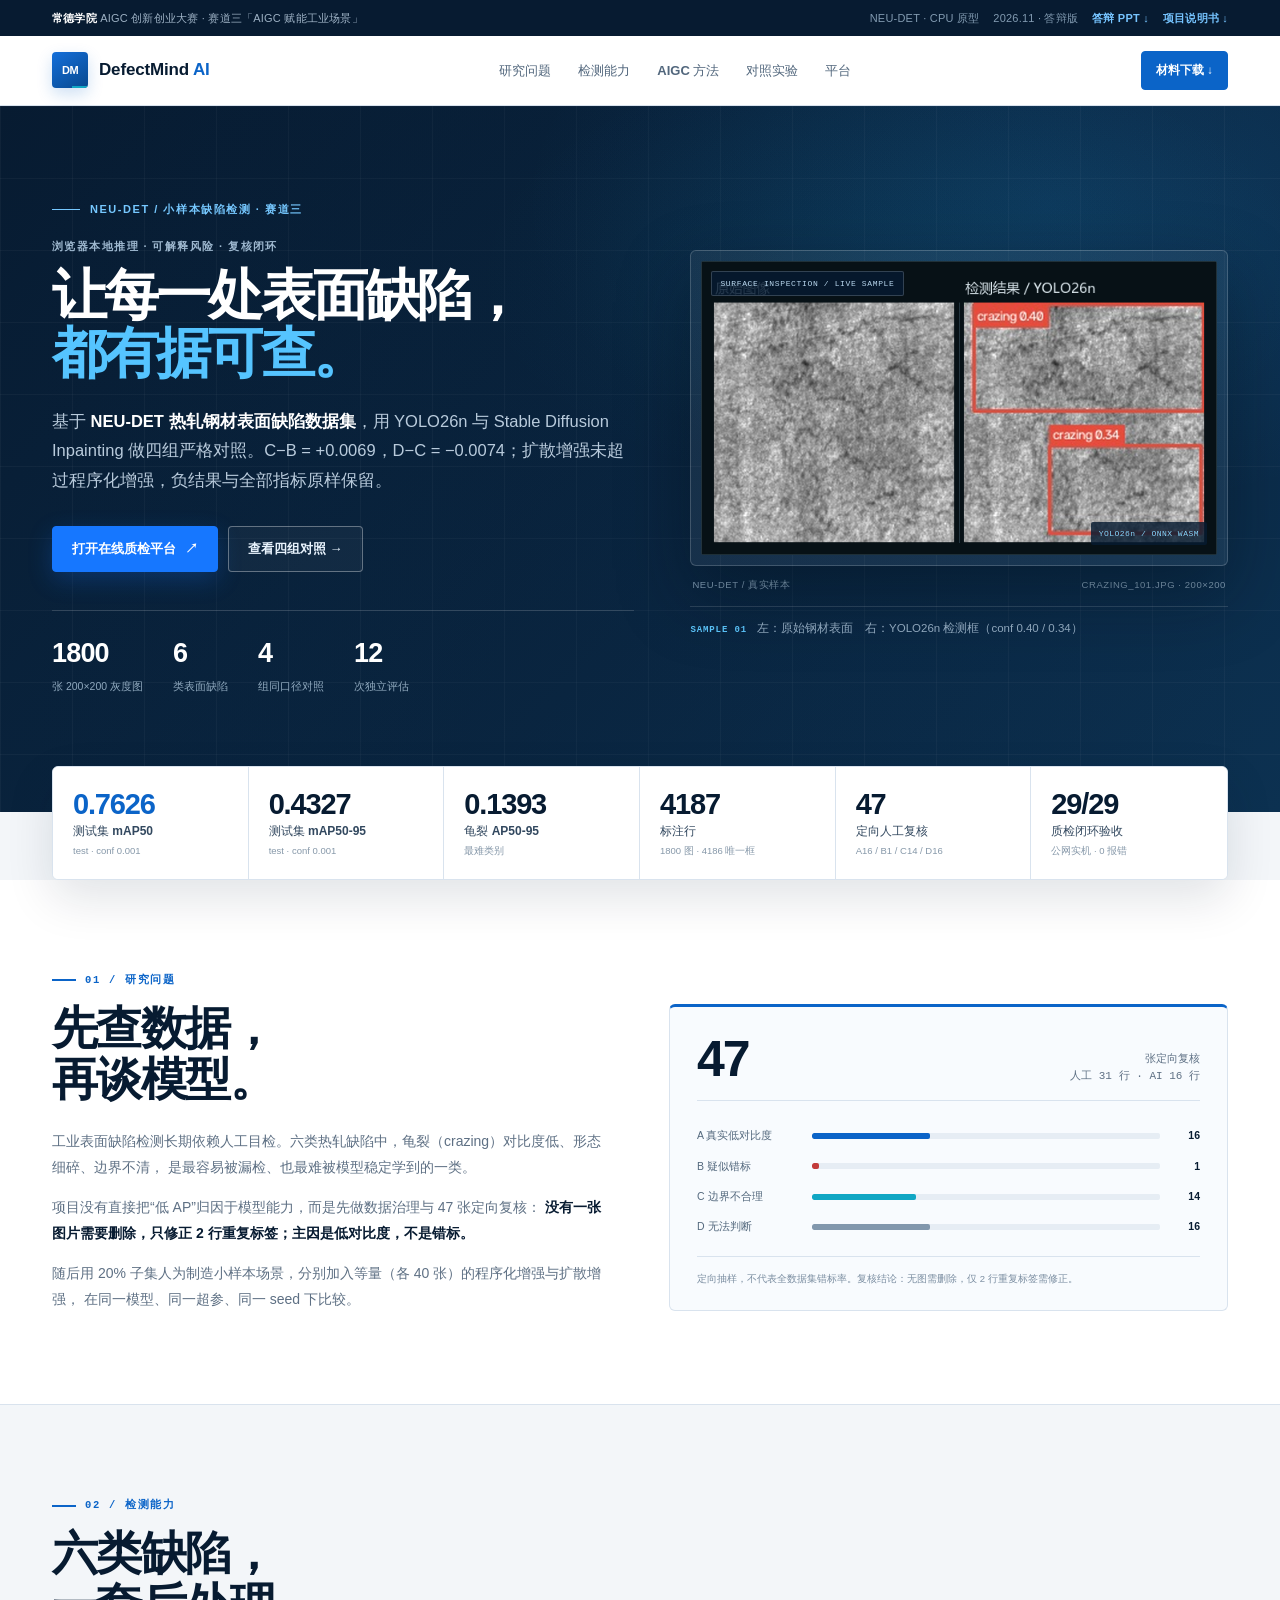
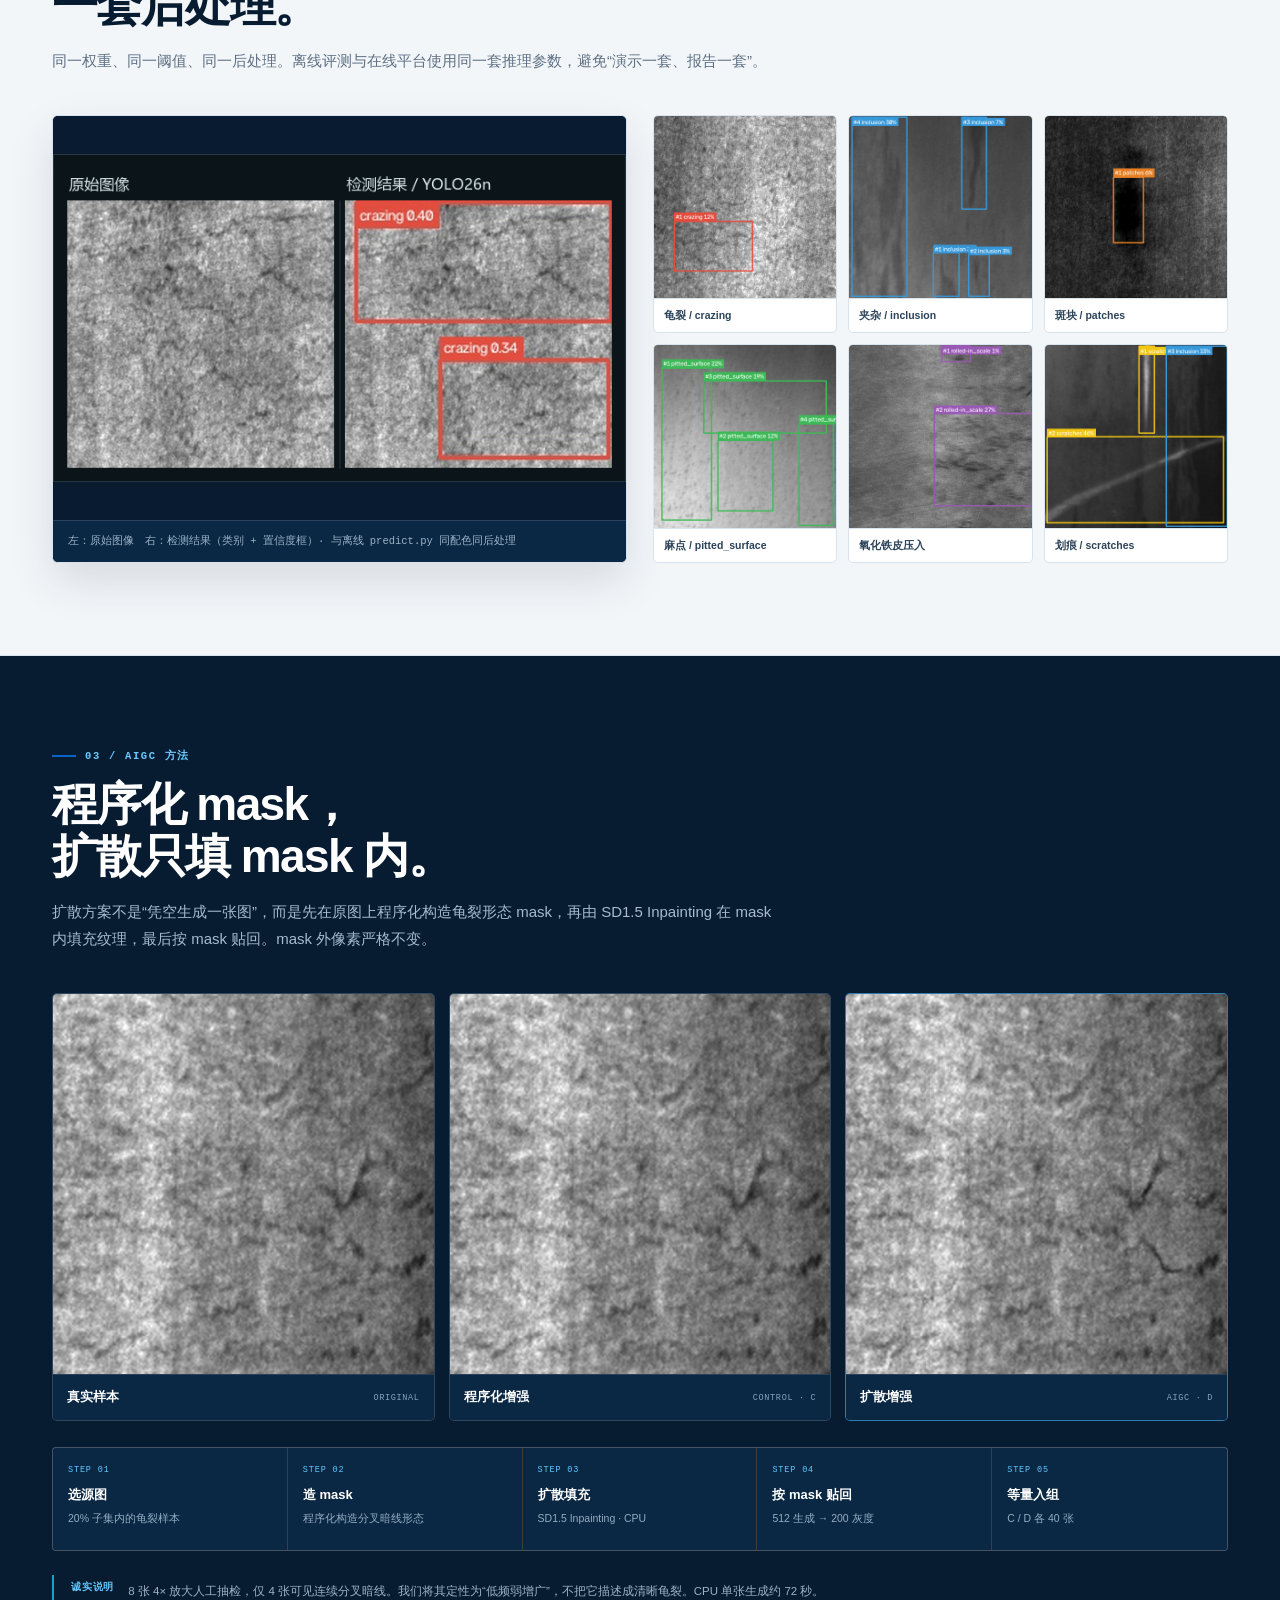
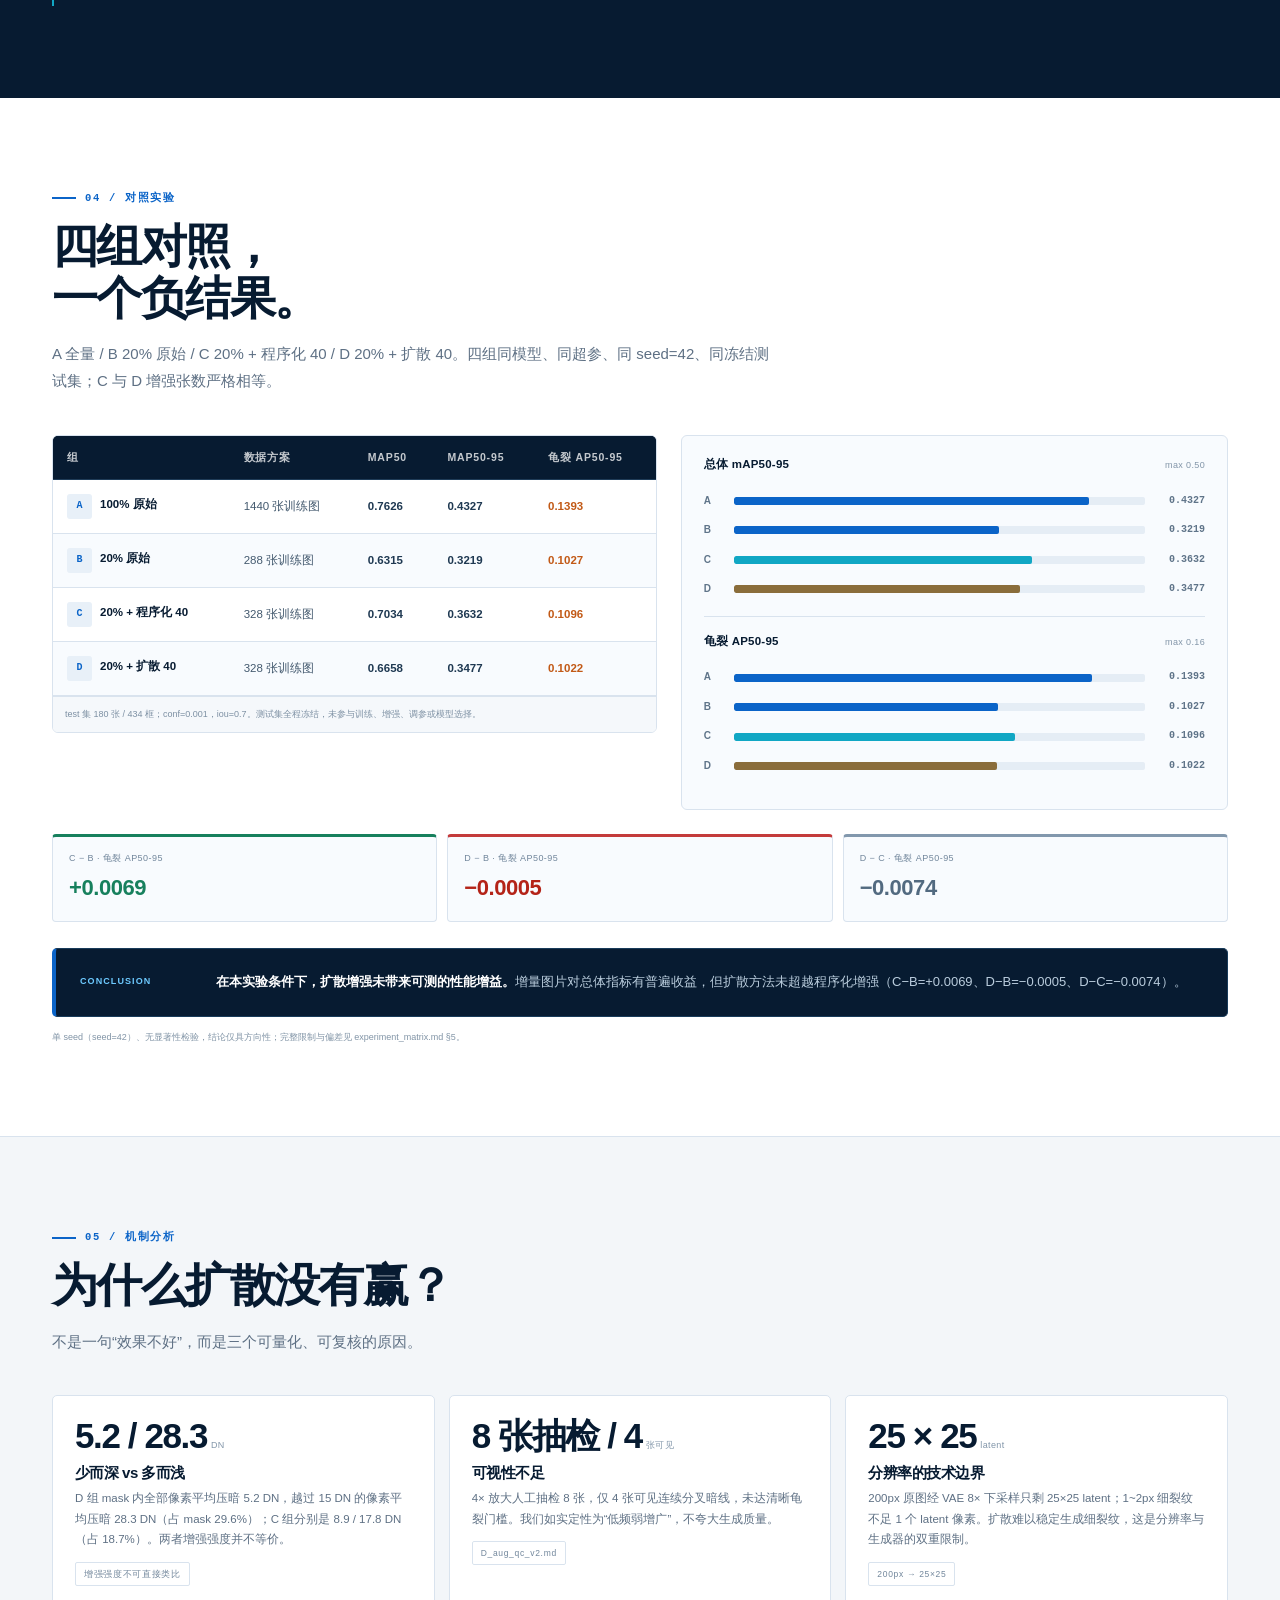
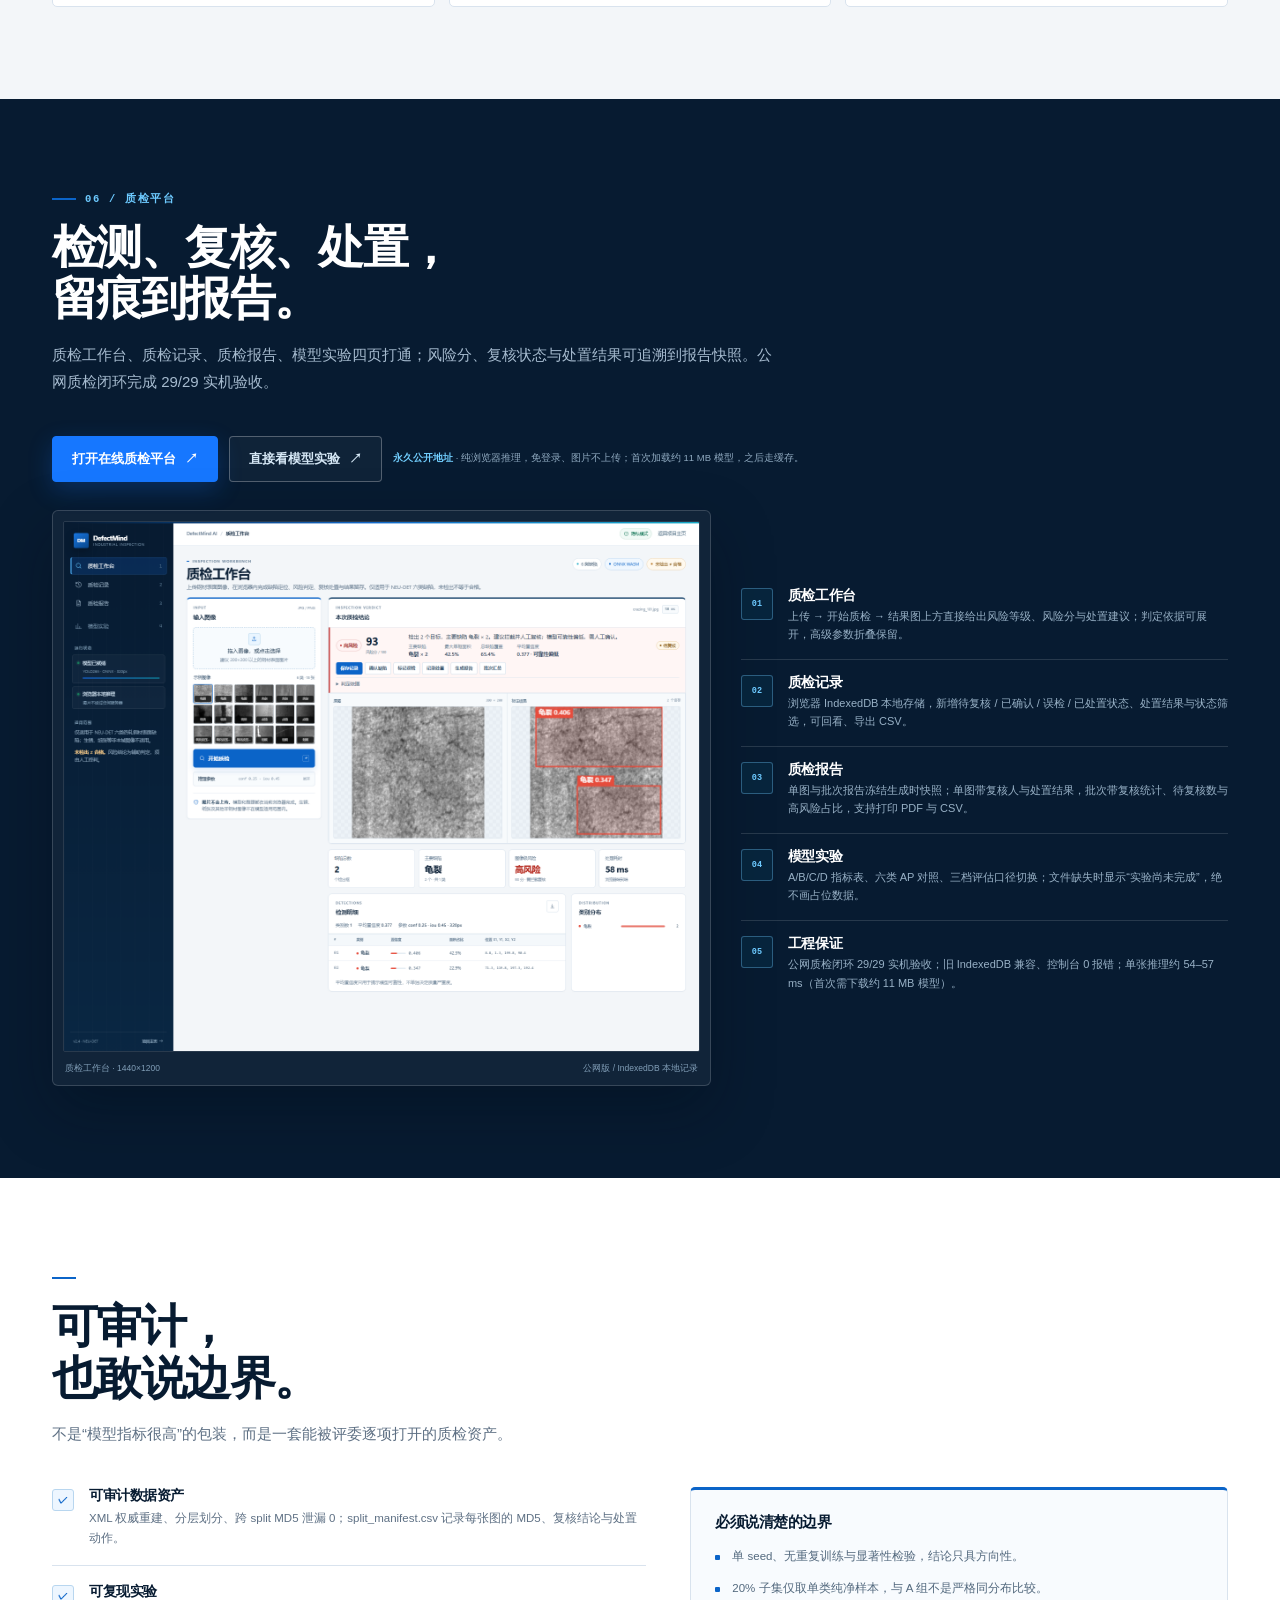
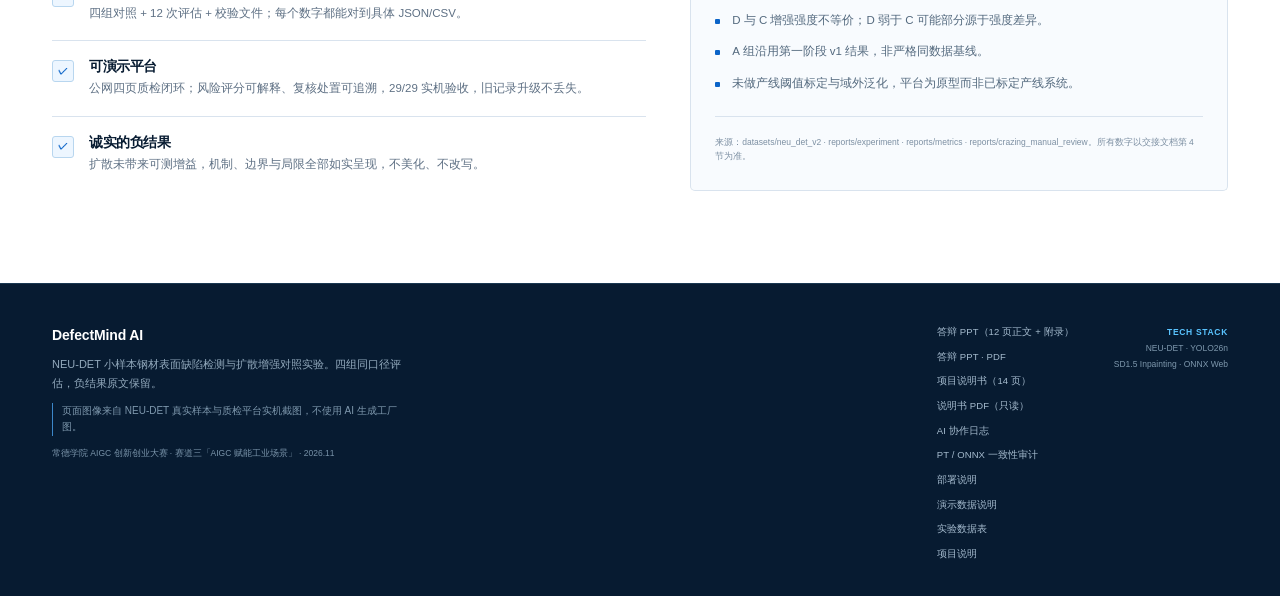
==== commit 99624cb6: "Update showcase" ====
--- a/index.html
+++ b/index.html
@@ -1062,6 +1062,791 @@
     .delta-grid{grid-template-columns:1fr}
   }
 </style>
+<style id="enterprise-theme">
+  /* v4 industrial software theme: enterprise navy, engineering blue, restrained surfaces */
+  :root{
+    --ink:#071b31;
+    --ink-2:#0a2743;
+    --ink-3:#10395b;
+    --paper:#f3f6f9;
+    --paper-2:#ffffff;
+    --white:#ffffff;
+    --steel:#7b8ea2;
+    --steel-2:#aebdcc;
+    --line:#d9e3ee;
+    --line-strong:#c3d2e1;
+    --line-dark:rgba(255,255,255,.14);
+    --accent:#0b64c8;
+    --accent-2:#084f9e;
+    --cyan:#11a7c4;
+    --good:#17805d;
+    --text:#16263a;
+    --muted:#5e7084;
+    --radius:6px;
+    --shadow:0 18px 48px rgba(7,27,49,.12);
+    --max:1240px;
+    --font:"Segoe UI Variable Text","Segoe UI","Microsoft YaHei UI","PingFang SC","Noto Sans SC",sans-serif;
+    --serif:var(--font);
+    --mono:"Cascadia Mono","Consolas","SFMono-Regular",monospace;
+  }
+  ::selection{background:rgba(11,100,200,.2)}
+  body{
+    background:var(--paper);
+    background-image:none;
+    color:var(--text);
+    overflow-x:clip;
+  }
+  .wrap{max-width:var(--max);padding:0 32px}
+  h1,h2,h3{font-family:var(--font);letter-spacing:-.035em}
+  h2{
+    font-size:clamp(34px,3.8vw,46px);
+    font-weight:720;
+    line-height:1.12;
+    color:var(--ink);
+  }
+  h3{font-size:17px;font-weight:680}
+  p{color:var(--muted)}
+  .section-label{
+    gap:9px;
+    margin-bottom:14px;
+    color:var(--accent);
+    font-size:10.5px;
+    font-weight:700;
+    letter-spacing:.16em;
+  }
+  .section-label::before{width:24px;height:2px;background:var(--accent)}
+  .progress{
+    height:3px;
+    background:linear-gradient(90deg,var(--accent),var(--cyan));
+    box-shadow:none;
+  }
+
+  .site-head{
+    background:rgba(255,255,255,.97);
+    border-bottom:1px solid var(--line);
+    box-shadow:0 1px 0 rgba(7,27,49,.03);
+    backdrop-filter:blur(14px);
+  }
+  .topline{
+    background:#071b31;
+    border-bottom:0;
+    color:#9db1c4;
+    font-family:var(--font);
+    font-size:11px;
+    letter-spacing:.02em;
+  }
+  .topline .wrap{height:36px}
+  .topline-left b{color:#fff;font-weight:650}
+  .topline-meta{color:#829bb1}
+  .topline a{color:#76c4ff;font-weight:600}
+  .topline a:hover{color:#b1ddff}
+  .nav{
+    padding:15px 0;
+    background:transparent;
+    border-bottom:0;
+    backdrop-filter:none;
+  }
+  .brand{color:var(--ink);gap:11px}
+  .brand-mark{
+    position:relative;
+    width:36px;
+    height:36px;
+    border-radius:4px;
+    background:linear-gradient(145deg,#146fda,#08498f);
+    box-shadow:0 6px 16px rgba(11,100,200,.2);
+    color:#fff;
+    font-family:var(--font);
+    font-size:11px;
+    font-weight:800;
+    letter-spacing:-.04em;
+    overflow:hidden;
+  }
+  .brand-mark::after{
+    content:"";
+    position:absolute;
+    right:0;
+    bottom:0;
+    width:16px;
+    height:2px;
+    background:var(--cyan);
+  }
+  .brand-name{font-size:17px;font-weight:720;color:var(--ink)}
+  .brand-name span{color:var(--accent)}
+  .nav-links{color:#52677d;font-size:13px;gap:27px;font-weight:550}
+  .nav-links a{padding:7px 0}
+  .nav-links a::after{
+    bottom:0;
+    height:2px;
+    background:var(--accent);
+  }
+  .nav-links a:hover,.nav-links a.active{color:var(--ink)}
+  .nav-chip{
+    padding:9px 14px;
+    border:1px solid var(--accent);
+    border-radius:4px;
+    background:var(--accent);
+    color:#fff;
+    font-family:var(--font);
+    font-size:11.5px;
+    font-weight:650;
+    letter-spacing:0;
+    backdrop-filter:none;
+    transition:background .18s ease,border-color .18s ease;
+  }
+  .nav-chip:hover{background:var(--accent-2);border-color:var(--accent-2);color:#fff}
+
+  .hero{
+    min-height:680px;
+    padding:86px 0 116px;
+    color:#fff;
+    background:
+      linear-gradient(rgba(255,255,255,.035) 1px,transparent 1px),
+      linear-gradient(90deg,rgba(255,255,255,.035) 1px,transparent 1px),
+      radial-gradient(820px 480px at 82% 14%,rgba(35,144,220,.16),transparent 64%),
+      linear-gradient(135deg,#071b31 0%,#0a2743 58%,#0c3151 100%);
+    background-size:72px 72px,72px 72px,auto,auto;
+  }
+  .hero::before{
+    content:"";
+    position:absolute;
+    inset:0;
+    background:
+      linear-gradient(90deg,transparent 0%,rgba(7,27,49,.18) 40%,rgba(7,27,49,0) 100%),
+      radial-gradient(600px 320px at 70% 24%,rgba(17,167,196,.08),transparent 70%);
+    opacity:1;
+    mix-blend-mode:normal;
+    mask-image:none;
+  }
+  .hero::after{
+    content:"";
+    display:block;
+    position:absolute;
+    left:0;
+    right:0;
+    bottom:0;
+    height:1px;
+    background:linear-gradient(90deg,transparent,rgba(80,177,255,.54),rgba(17,167,196,.36),transparent);
+  }
+  .hero-grid{grid-template-columns:1.04fr .96fr;gap:56px;align-items:center}
+  .eyebrow{
+    color:#76c8ff;
+    font-family:var(--font);
+    font-size:11px;
+    letter-spacing:.14em;
+    font-weight:650;
+  }
+  .eyebrow::before{width:28px;background:#76c8ff}
+  .hero h1{
+    margin:22px 0 24px;
+    color:#fff;
+    font-family:var(--font);
+    font-size:clamp(44px,4.3vw,58px);
+    font-weight:680;
+    line-height:1.05;
+    letter-spacing:-.052em;
+  }
+  .hero h1 .hero-pre{
+    display:block;
+    margin-bottom:15px;
+    color:#9fb9d0;
+    font-family:var(--font);
+    font-size:11px;
+    font-weight:600;
+    letter-spacing:.13em;
+  }
+  .hero h1 em{color:#55c4ff;font-style:normal}
+  .hero-lead{
+    max-width:630px;
+    color:#b9cbdc;
+    font-size:16.5px;
+    line-height:1.8;
+  }
+  .hero-lead strong{color:#fff;font-weight:600}
+  .hero-actions{margin-top:30px;gap:10px}
+  .btn{
+    min-height:46px;
+    padding:0 19px;
+    border-radius:4px;
+    font-size:13px;
+    font-weight:650;
+  }
+  .btn-primary{
+    background:#1677ff;
+    color:#fff;
+    border:1px solid #1677ff;
+    box-shadow:0 8px 24px rgba(22,119,255,.24);
+  }
+  .btn-primary:hover{background:#0b64c8;border-color:#0b64c8}
+  .btn-ghost{
+    border:1px solid rgba(255,255,255,.34);
+    background:rgba(255,255,255,.04);
+    color:#e8f3fd;
+  }
+  .btn-ghost:hover{border-color:rgba(255,255,255,.7);background:rgba(255,255,255,.08);color:#fff}
+  .btn:focus-visible,.nav-chip:focus-visible,.nav-links a:focus-visible{
+    outline:2px solid #7bc8ff;
+    outline-offset:3px;
+  }
+  .hero-meta{
+    gap:30px;
+    margin-top:38px;
+    padding-top:20px;
+    border-top:1px solid rgba(255,255,255,.14);
+    color:#8fa8bd;
+    font-family:var(--font);
+    font-size:10.5px;
+  }
+  .hero-meta b{
+    margin-bottom:3px;
+    color:#fff;
+    font-family:var(--font);
+    font-size:27px;
+    font-weight:650;
+    letter-spacing:-.03em;
+  }
+  .hero-plate{margin:0;position:relative}
+  .hero-plate-frame{
+    position:relative;
+    padding:10px;
+    border:1px solid rgba(255,255,255,.18);
+    border-radius:6px;
+    background:rgba(255,255,255,.055);
+    box-shadow:0 28px 70px rgba(2,12,24,.38);
+  }
+  .hero-plate-frame::before{
+    content:"SURFACE INSPECTION / LIVE SAMPLE";
+    position:absolute;
+    top:20px;
+    left:20px;
+    z-index:2;
+    padding:5px 8px;
+    border:1px solid rgba(255,255,255,.18);
+    border-radius:2px;
+    background:rgba(7,27,49,.84);
+    color:#b9d7ee;
+    font-family:var(--mono);
+    font-size:8px;
+    letter-spacing:.08em;
+    pointer-events:none;
+  }
+  .hero-plate-frame::after{
+    content:"YOLO26n  /  ONNX WASM";
+    position:absolute;
+    right:20px;
+    bottom:20px;
+    z-index:2;
+    padding:5px 8px;
+    border-radius:2px;
+    background:rgba(7,27,49,.82);
+    color:#85d9ff;
+    font-family:var(--mono);
+    font-size:8px;
+    letter-spacing:.06em;
+    pointer-events:none;
+  }
+  .hero-plate-frame img{
+    width:100%;
+    aspect-ratio:644/368;
+    object-fit:cover;
+    border-radius:2px;
+    filter:saturate(.96) contrast(1.03);
+  }
+  .hero-plate-cap{
+    padding:11px 2px 0;
+    color:#84a0b7;
+    font-family:var(--font);
+    font-size:9.5px;
+    letter-spacing:.06em;
+    text-transform:uppercase;
+  }
+  .hero-plate-note{
+    margin-top:13px;
+    padding-top:12px;
+    border-top:1px solid rgba(255,255,255,.14);
+    color:#98b1c6;
+    font-size:11.5px;
+  }
+  .hero-plate-note b{color:#5ec9ff;font-family:var(--mono);font-size:9px}
+
+  .metric-band{
+    z-index:6;
+    margin-top:-46px;
+    background:transparent;
+    border:0;
+  }
+  .metric-card{
+    overflow:hidden;
+    border:1px solid var(--line);
+    border-radius:6px;
+    background:#fff;
+    box-shadow:0 18px 48px rgba(7,27,49,.12);
+  }
+  .metric{
+    padding:22px 20px 20px;
+    border-right:1px solid var(--line);
+    background:#fff;
+  }
+  .metric:last-child{border-right:0}
+  .metric b{
+    color:var(--ink);
+    font-family:var(--font);
+    font-size:29px;
+    font-weight:680;
+    letter-spacing:-.04em;
+  }
+  .metric:first-child b{color:var(--accent)}
+  .metric span{color:#32485f;font-size:12px;font-weight:550}
+  .metric small{color:#8698a9;font-family:var(--font);font-size:9.5px;letter-spacing:0}
+
+  .problem,.detect,.results,.mechanism,.platform,.delivery{padding:92px 0}
+  .problem{background:#fff}
+  .detect{background:#f3f6f9;border-top:1px solid var(--line);border-bottom:1px solid var(--line)}
+  .aigc{background:#071b31;padding:92px 0;color:#fff}
+  .results{background:#fff}
+  .mechanism{background:#f3f6f9;border-top:1px solid var(--line)}
+  .platform{background:#071b31;color:#fff}
+  .delivery{background:#fff;color:var(--text)}
+  .section-head{max-width:800px;margin-bottom:40px}
+  .section-head p{max-width:730px;font-size:15px;line-height:1.82;color:var(--muted)}
+  .problem-copy h2{max-width:570px}
+  .problem-copy p{font-size:14px;line-height:1.86;margin-top:15px}
+  .problem-copy strong{color:var(--ink)}
+  .split{gap:58px}
+  .review-panel{
+    padding:27px 27px 23px;
+    border:1px solid var(--line);
+    border-top:3px solid var(--accent);
+    border-radius:6px;
+    background:#f8fbfe;
+    box-shadow:none;
+    color:var(--text);
+  }
+  .review-panel::after{display:none}
+  .review-top{border-bottom:1px solid var(--line);padding-bottom:16px}
+  .review-top b{color:var(--ink);font-family:var(--font);font-size:50px;font-weight:680}
+  .review-top span{color:var(--muted);font-size:11px}
+  .review-bars{gap:13px;margin-top:20px}
+  .review-row{grid-template-columns:105px 1fr 30px;font-size:10.5px}
+  .review-row label{color:#53687d}
+  .review-track{height:6px;border-radius:2px;background:#e6edf4}
+  .review-fill{border-radius:2px;background:var(--accent)}
+  .review-fill.b{background:#c33b3b}
+  .review-fill.c{background:var(--cyan)}
+  .review-fill.d{background:#8298ad}
+  .review-row b{color:var(--ink);font-size:10.5px}
+  .review-note{
+    margin-top:20px;
+    padding-top:14px;
+    border-top:1px solid var(--line);
+    color:#7b8ea1;
+    font-family:var(--font);
+    font-size:9.5px;
+    line-height:1.7;
+  }
+
+  .detect-grid{gap:26px}
+  .demo-panel{
+    border:1px solid #d7e2ee;
+    border-radius:6px;
+    background:#071b31;
+    box-shadow:0 18px 45px rgba(7,27,49,.12);
+  }
+  .demo-panel img{background:#071b31;filter:saturate(.96)}
+  .demo-cap{
+    padding:12px 15px;
+    border-top:1px solid rgba(255,255,255,.13);
+    background:#0a2743;
+    color:#9ab2c7;
+    font-size:10.5px;
+    line-height:1.6;
+  }
+  .class-grid{gap:11px}
+  .class-card{
+    overflow:hidden;
+    border:1px solid var(--line);
+    border-radius:5px;
+    background:#fff;
+    transition:transform .18s ease,border-color .18s ease,box-shadow .18s ease;
+  }
+  .class-card:hover{border-color:#9abede;box-shadow:0 10px 24px rgba(7,27,49,.08);transform:translateY(-2px)}
+  .class-card img{
+    border:0;
+    filter:saturate(.95) contrast(1.03);
+  }
+  .class-card div{
+    padding:9px 10px;
+    border-top:1px solid var(--line);
+    border-bottom:0;
+    color:#2c435a;
+    font-family:var(--font);
+    font-size:10.5px;
+    font-weight:600;
+    line-height:1.45;
+  }
+
+  .aigc .section-head p,.aigc p{color:#a5bbcf}
+  .aigc h2,.aigc h3{color:#fff}
+  .aigc .section-label{color:#6dcaff}
+  .aigc::before{
+    background:
+      linear-gradient(rgba(255,255,255,.025) 1px,transparent 1px),
+      linear-gradient(90deg,rgba(255,255,255,.025) 1px,transparent 1px),
+      radial-gradient(700px 420px at 90% 6%,rgba(17,167,196,.14),transparent 66%);
+    background-size:72px 72px,72px 72px,auto;
+  }
+  .compare-grid{gap:14px}
+  .compare-card{
+    overflow:hidden;
+    border:1px solid rgba(255,255,255,.15);
+    border-radius:5px;
+    background:#0a2743;
+  }
+  .compare-card .cap{padding:12px 14px;border-top:1px solid rgba(255,255,255,.12);background:#0a2743}
+  .compare-card .cap b{font-size:12.5px;color:#fff}
+  .compare-card .cap span{color:#85a3bd;font-family:var(--mono);font-size:8.5px}
+  .compare-card.is-d{border-color:rgba(84,190,255,.55);box-shadow:inset 0 0 0 1px rgba(84,190,255,.08)}
+  .pipeline{
+    margin-top:26px;
+    border:1px solid rgba(255,255,255,.15);
+    border-radius:4px;
+    background:rgba(255,255,255,.12);
+  }
+  .pipe-step{min-height:102px;padding:15px 15px 17px;background:#0a2743}
+  .pipe-step small{color:#62c8ff;font-size:8.5px}
+  .pipe-step b{color:#fff;font-size:13px}
+  .pipe-step span{color:#93adc3;font-size:10.5px}
+  .aigc-note{
+    margin-top:24px;
+    padding:4px 0 4px 17px;
+    border-left:2px solid var(--cyan);
+    background:transparent;
+    border-radius:0;
+  }
+  .aigc-note b{color:#62c8ff;font-family:var(--font);font-size:10px;letter-spacing:.08em}
+  .aigc-note p{color:#9bb3c8;font-size:11.5px;line-height:1.72}
+
+  .result-layout{gap:24px}
+  .table-wrap{
+    overflow:hidden;
+    border:1px solid var(--line);
+    border-radius:6px;
+    background:#fff;
+    box-shadow:none;
+  }
+  table{font-size:11.5px}
+  thead{background:#071b31}
+  th{
+    border-top:0;
+    border-bottom:1px solid #1f3c58;
+    padding:12px 11px;
+    background:#071b31;
+    color:#c3d7e8;
+    font-family:var(--font);
+    font-size:8.5px;
+    font-weight:650;
+    letter-spacing:.06em;
+  }
+  td{padding:12px 11px;border-bottom:1px solid var(--line);color:#43596e}
+  tbody tr:nth-child(even){background:#f8fbfe}
+  tbody tr:hover{background:#f2f7fc}
+  td.arm{color:var(--ink);font-weight:650}
+  td.arm span{
+    width:25px;
+    height:25px;
+    border-radius:3px;
+    background:#e8f0f8;
+    color:var(--accent);
+    font-family:var(--mono);
+    font-size:10px;
+  }
+  td.num{color:#1f3952;font-weight:600}
+  td.hi{color:#b42318;font-weight:700}
+  .table-note{
+    padding:10px 12px;
+    border-top:1px solid var(--line);
+    background:#f5f8fb;
+    color:#7d90a3;
+    font-family:var(--font);
+    font-size:9px;
+    line-height:1.65;
+  }
+  .chart-panel{
+    padding:22px;
+    border:1px solid var(--line);
+    border-radius:6px;
+    background:#f8fbfe;
+    box-shadow:none;
+  }
+  .chart-title h3{color:var(--ink);font-family:var(--font);font-size:11.5px;font-weight:650}
+  .chart-title span{color:#8295a8;font-family:var(--font);font-size:9px}
+  .bar-row{grid-template-columns:20px 1fr 50px;gap:10px}
+  .bar-row>span{color:#5f7489;font-size:10px}
+  .bar-track{height:8px;border-radius:2px;background:#e5edf5}
+  .bar-fill{border-radius:2px;background:#0b64c8}
+  .bar-fill.a{background:#0b64c8}
+  .bar-fill.c{background:#11a7c4}
+  .bar-fill.d{background:#8a6d3b}
+  .bar-val{color:var(--ink);font-size:9.5px}
+  .chart-divider{border-top:1px solid var(--line);margin:18px 0}
+  .delta-grid{
+    gap:10px;
+    margin-top:24px;
+    border:0;
+    background:transparent;
+  }
+  .delta{
+    padding:15px 16px;
+    border:1px solid var(--line);
+    border-top:3px solid var(--accent);
+    border-radius:4px;
+    background:#f8fbfe;
+  }
+  .delta small{color:#71869b;font-family:var(--font);font-size:9px;line-height:1.45}
+  .delta b{font-family:var(--font);font-size:22px;font-weight:680}
+  .delta.up{border-top-color:var(--good)}
+  .delta.up b{color:var(--good)}
+  .delta.down{border-top-color:#c33b3b}
+  .delta.down b{color:#b42318}
+  .delta.flat{border-top-color:#8298ad}
+  .delta.flat b{color:#526a80}
+  .conclusion{
+    grid-template-columns:118px 1fr;
+    margin-top:26px;
+    padding:22px 24px;
+    border:1px solid #183b5a;
+    border-left:4px solid var(--accent);
+    border-radius:5px;
+    background:#071b31;
+  }
+  .conclusion .mark{color:#6dcaff;font-family:var(--font);font-size:9px;font-weight:650}
+  .conclusion p{color:#bacddd;font-size:13px;line-height:1.75}
+  .conclusion strong{color:#fff}
+  .footnote{margin-top:13px;color:#8194a6;font-family:var(--font);font-size:9px;line-height:1.6}
+
+  .reason-grid{gap:14px}
+  .reason{
+    padding:22px 22px 20px;
+    border:1px solid var(--line);
+    border-radius:5px;
+    background:#fff;
+    box-shadow:none;
+  }
+  .reason::before{height:3px;background:var(--accent)}
+  .reason .big{color:var(--ink);font-family:var(--font);font-size:35px;font-weight:680}
+  .reason .big small{color:#8195a9;font-family:var(--font);font-size:9px}
+  .reason h3{color:var(--ink);font-size:15px}
+  .reason p{color:var(--muted);font-size:11.5px;line-height:1.78}
+  .reason .tag{
+    margin-top:12px;
+    padding:4px 8px;
+    border:1px solid var(--line);
+    border-radius:2px;
+    color:#71869b;
+    font-family:var(--font);
+    font-size:8.5px;
+  }
+  .platform h2,.platform h3{color:#fff}
+  .platform .section-head p{color:#a6bbcf}
+  .platform .section-label{color:#6dcaff}
+  .platform-cta{gap:11px;margin-bottom:28px}
+  .platform .btn-ghost{
+    border-color:rgba(255,255,255,.28);
+    background:rgba(255,255,255,.035);
+    color:#d6e8f6;
+  }
+  .platform .btn-ghost:hover{border-color:rgba(255,255,255,.58);background:rgba(255,255,255,.07)}
+  .cta-note{max-width:540px;color:#8fa9bf;font-family:var(--font);font-size:9.5px;line-height:1.7}
+  .cta-note b{color:#72cfff;font-weight:650}
+  .platform-grid{gap:30px}
+  .platform-shot{
+    margin:0;
+    padding:10px;
+    border:1px solid rgba(255,255,255,.16);
+    border-radius:6px;
+    background:rgba(255,255,255,.045);
+    box-shadow:0 24px 60px rgba(2,12,24,.34);
+  }
+  .platform-shot img{width:100%;border:1px solid rgba(255,255,255,.1);border-radius:2px}
+  .platform-shot figcaption{
+    display:flex;
+    justify-content:space-between;
+    gap:14px;
+    padding:9px 2px 0;
+    color:#819eb7;
+    font-family:var(--font);
+    font-size:8.5px;
+  }
+  .platform-copy{gap:0}
+  .feature{
+    grid-template-columns:34px 1fr;
+    gap:13px;
+    padding:15px 0;
+    border-top:1px solid rgba(255,255,255,.13);
+  }
+  .feature:first-child{border-top:0;padding-top:0}
+  .feature .idx{
+    width:32px;
+    height:32px;
+    border:1px solid rgba(115,201,255,.34);
+    border-radius:3px;
+    background:rgba(17,167,196,.08);
+    color:#6dcaff;
+    font-family:var(--mono);
+    font-size:8.5px;
+    font-weight:600;
+  }
+  .feature h3{color:#fff;font-size:13.5px;margin-bottom:3px}
+  .feature p{color:#98b1c6;font-size:11px;line-height:1.7}
+
+  .delivery .section-head p{color:var(--muted)}
+  .delivery-grid{gap:44px}
+  .deliver-item{
+    grid-template-columns:25px 1fr;
+    gap:12px;
+    padding:17px 0;
+    border-top:1px solid var(--line);
+  }
+  .deliver-item:first-child{border-top:0;padding-top:0}
+  .deliver-item .check{
+    width:22px;
+    height:22px;
+    border:1px solid #b8d6ef;
+    border-radius:3px;
+    background:#edf6ff;
+    color:var(--accent);
+    font-size:10px;
+  }
+  .deliver-item h3{color:var(--ink);font-size:14px}
+  .deliver-item p{color:var(--muted);font-size:11.5px;line-height:1.75}
+  .limit-panel{
+    padding:24px;
+    border:1px solid var(--line);
+    border-top:3px solid var(--accent);
+    border-radius:5px;
+    background:#f8fbfe;
+  }
+  .limit-panel h3{color:var(--ink);font-size:14.5px}
+  .limit-panel li{
+    color:#53697e;
+    font-size:11.5px;
+    line-height:1.72;
+  }
+  .limit-panel li::before{
+    width:5px;
+    height:5px;
+    border-radius:1px;
+    background:var(--accent);
+    opacity:1;
+  }
+  .limit-panel .bottom{
+    border-top:1px solid var(--line);
+    color:#7c8fa2;
+    font-family:var(--font);
+    font-size:8.5px;
+    line-height:1.68;
+  }
+  footer{
+    padding:40px 0 34px;
+    border-top:1px solid #193751;
+    background:#071b31;
+    color:#829bb0;
+  }
+  .foot-brand b{color:#fff;font-size:14px}
+  .foot-brand p{color:#93aabd;font-size:11px;line-height:1.72}
+  .foot-brand .foot-source{
+    border-left:1px solid #3c87c9;
+    color:#7f99ae;
+    font-size:10px;
+  }
+  .foot-brand span{color:#7993a9;font-family:var(--font);font-size:8.5px}
+  .foot-links a{color:#a5bbce;font-family:var(--font);font-size:9.5px}
+  .foot-links a:hover{color:#67c8ff}
+  .foot-stack{color:#7e98ad;font-family:var(--font);font-size:8.5px}
+  .foot-stack b{color:#5ac4ff;font-size:8.5px}
+  .to-top{
+    width:40px;
+    height:40px;
+    border:1px solid #b8cfe3;
+    border-radius:4px;
+    background:#fff;
+    color:var(--accent);
+    box-shadow:0 10px 28px rgba(7,27,49,.14);
+  }
+  .to-top:hover{border-color:var(--accent);background:var(--accent);color:#fff}
+
+  @media (max-width:1100px){
+    .hero-grid{grid-template-columns:1fr;gap:42px}
+    .hero-copy{max-width:800px}
+    .hero-plate{max-width:840px}
+    .metric-card{grid-template-columns:repeat(3,1fr)}
+    .metric:nth-child(3n){border-right:0}
+    .metric:nth-child(-n+3){border-bottom:1px solid var(--line)}
+    .platform-grid,.delivery-grid{grid-template-columns:1fr}
+    .platform-shot{max-width:860px}
+  }
+  @media (max-width:760px){
+    .wrap{padding:0 20px}
+    .topline .wrap{height:auto;min-height:31px;padding-top:5px;padding-bottom:5px;flex-wrap:wrap;gap:5px}
+    .topline-right{gap:9px;flex-wrap:wrap;font-size:9px}
+    .topline-meta{display:none}
+    .nav{padding:11px 0}
+    .nav .wrap{gap:12px;flex-wrap:wrap}
+    .nav-links{display:flex;gap:15px;font-size:11.5px;order:3;width:100%;overflow-x:auto;white-space:nowrap;padding-bottom:2px}
+    .nav-links::-webkit-scrollbar{display:none}
+    .nav-chip{font-size:10px;padding:7px 10px}
+    .brand-mark{width:32px;height:32px}
+    .brand-name{font-size:15px}
+    .hero{padding:56px 0 66px}
+    .hero h1{font-size:42px;line-height:1.07}
+    .hero h1 .hero-pre{font-size:9.5px;line-height:1.5}
+    .hero-lead{font-size:14px;line-height:1.75}
+    .hero-actions{gap:8px}
+    .hero-actions .btn{flex:1;min-width:150px;padding:0 12px}
+    .hero-meta{grid-template-columns:1fr 1fr;gap:15px}
+    .hero-meta b{font-size:23px}
+    .hero-plate-frame::before,.hero-plate-frame::after{display:none}
+    .hero-plate-frame{padding:7px}
+    .metric-band{margin-top:-26px}
+    .metric-card{grid-template-columns:1fr 1fr}
+    .metric{padding:15px 13px}
+    .metric:nth-child(3n){border-right:1px solid var(--line)}
+    .metric:nth-child(2n){border-right:0}
+    .metric:nth-child(-n+4){border-bottom:1px solid var(--line)}
+    .metric:nth-child(n+5){border-bottom:0}
+    .metric b{font-size:23px}
+    .problem,.detect,.results,.mechanism,.platform,.delivery,.aigc{padding:62px 0}
+    .section-head{margin-bottom:28px}
+    .section-head p{font-size:13px}
+    .split,.detect-grid,.result-layout{grid-template-columns:1fr}
+    .class-grid{grid-template-columns:1fr 1fr}
+    .compare-grid{grid-template-columns:1fr}
+    .pipeline{grid-template-columns:1fr}
+    .pipe-step{border-right:0;border-bottom:1px solid rgba(255,255,255,.12)}
+    .pipe-step:last-child{border-bottom:0}
+    .table-wrap{background:transparent;border:0;overflow:visible}
+    tbody tr{background:#fff;border:1px solid var(--line);border-radius:4px;margin-bottom:8px}
+    tbody tr:nth-child(even){background:#f8fbfe}
+    .table-note{border:1px solid var(--line);margin-top:4px;border-radius:3px}
+    .conclusion{grid-template-columns:1fr;gap:8px;padding:18px}
+    .reason-grid{grid-template-columns:1fr;gap:12px}
+    .platform-cta{flex-wrap:wrap}
+    .platform-cta .btn{flex:1;min-width:150px}
+    .cta-note{width:100%;max-width:none}
+    .foot-wrap{grid-template-columns:1fr;gap:24px}
+    .foot-stack{text-align:left;white-space:normal}
+    section[id]{scroll-margin-top:126px}
+  }
+  @media (max-width:480px){
+    .hero h1{font-size:37px}
+    .hero-meta{grid-template-columns:1fr 1fr}
+    .metric-card{grid-template-columns:1fr 1fr}
+    .class-grid{grid-template-columns:1fr 1fr}
+    .delta-grid{grid-template-columns:1fr}
+    .hero-plate-cap{font-size:8px}
+    .hero-plate-cap span:last-child{display:none}
+    .platform-shot figcaption{flex-direction:column;gap:3px}
+  }
+</style>
 </head>
 <body>
 
@@ -1103,10 +1888,10 @@
     <div class="hero-grid">
       <div class="hero-copy">
         <span class="eyebrow">NEU-DET / 小样本缺陷检测 · 赛道三</span>
-        <h1><span class="hero-pre">四组同口径对照之后</span>扩散增强，<em>没有赢。</em></h1>
+        <h1><span class="hero-pre">浏览器本地推理 · 可解释风险 · 复核闭环</span>让每一处表面缺陷，<br><em>都有据可查。</em></h1>
         <p class="hero-lead">
           基于 <strong>NEU-DET 热轧钢材表面缺陷数据集</strong>，用 YOLO26n 与 Stable Diffusion Inpainting
-          做四组严格对照。C−B = +0.0069，D−C = −0.0074；负结果原样保留，所有数字可追溯到 JSON。
+          做四组严格对照。C−B = +0.0069，D−C = −0.0074；扩散增强未超过程序化增强，负结果与全部指标原样保留。
         </p>
         <div class="hero-actions">
           <a class="btn btn-primary" href="platform/" target="_blank" rel="noopener">打开在线质检平台 <span aria-hidden="true">↗</span></a>
@@ -1335,7 +2120,7 @@
     </div>
     <div class="platform-grid">
       <figure class="platform-shot" data-reveal>
-        <img src="showcase_assets/app_workbench.png" alt="DefectMind AI 质检工作台界面">
+        <img src="showcase_assets/app_workbench.png?v=enterprise-20261127" alt="DefectMind AI 质检工作台界面">
         <figcaption>
           <span>质检工作台 · 1440×1200</span>
           <span>公网版 / IndexedDB 本地记录</span>
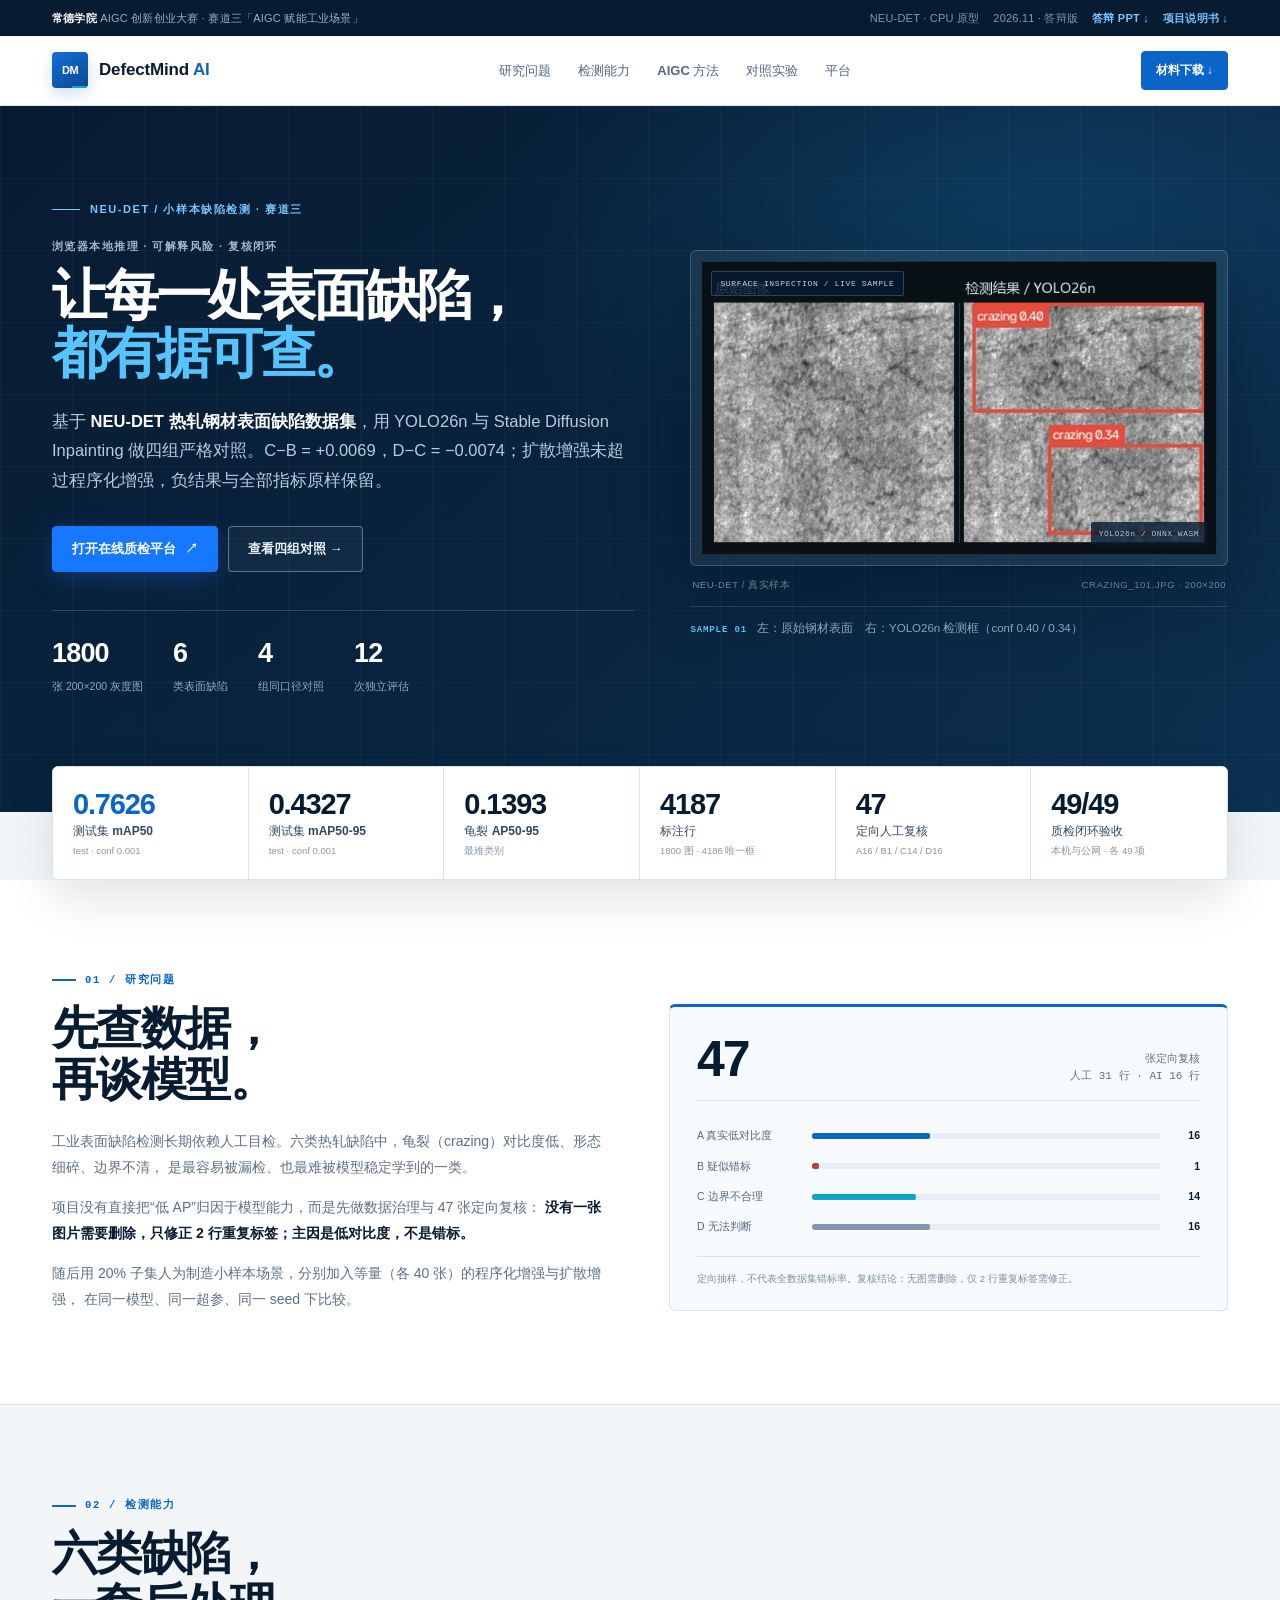
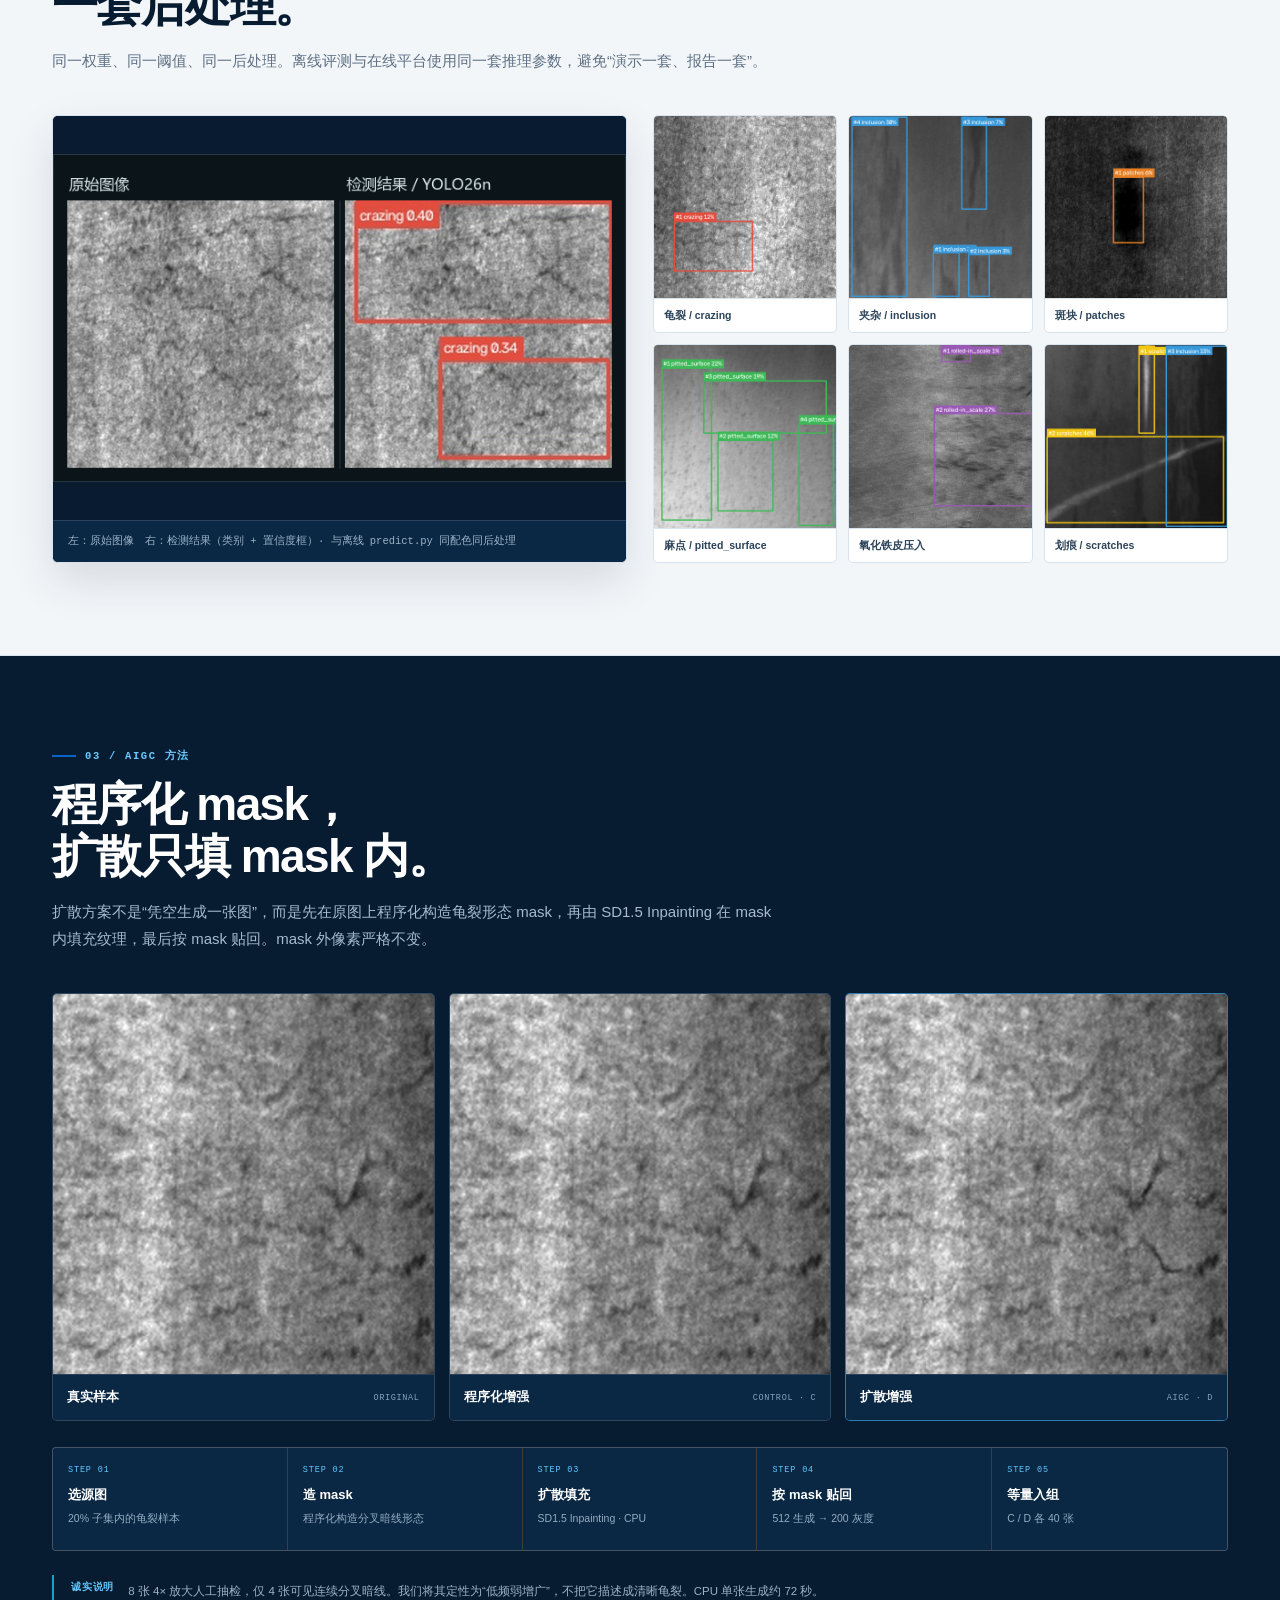
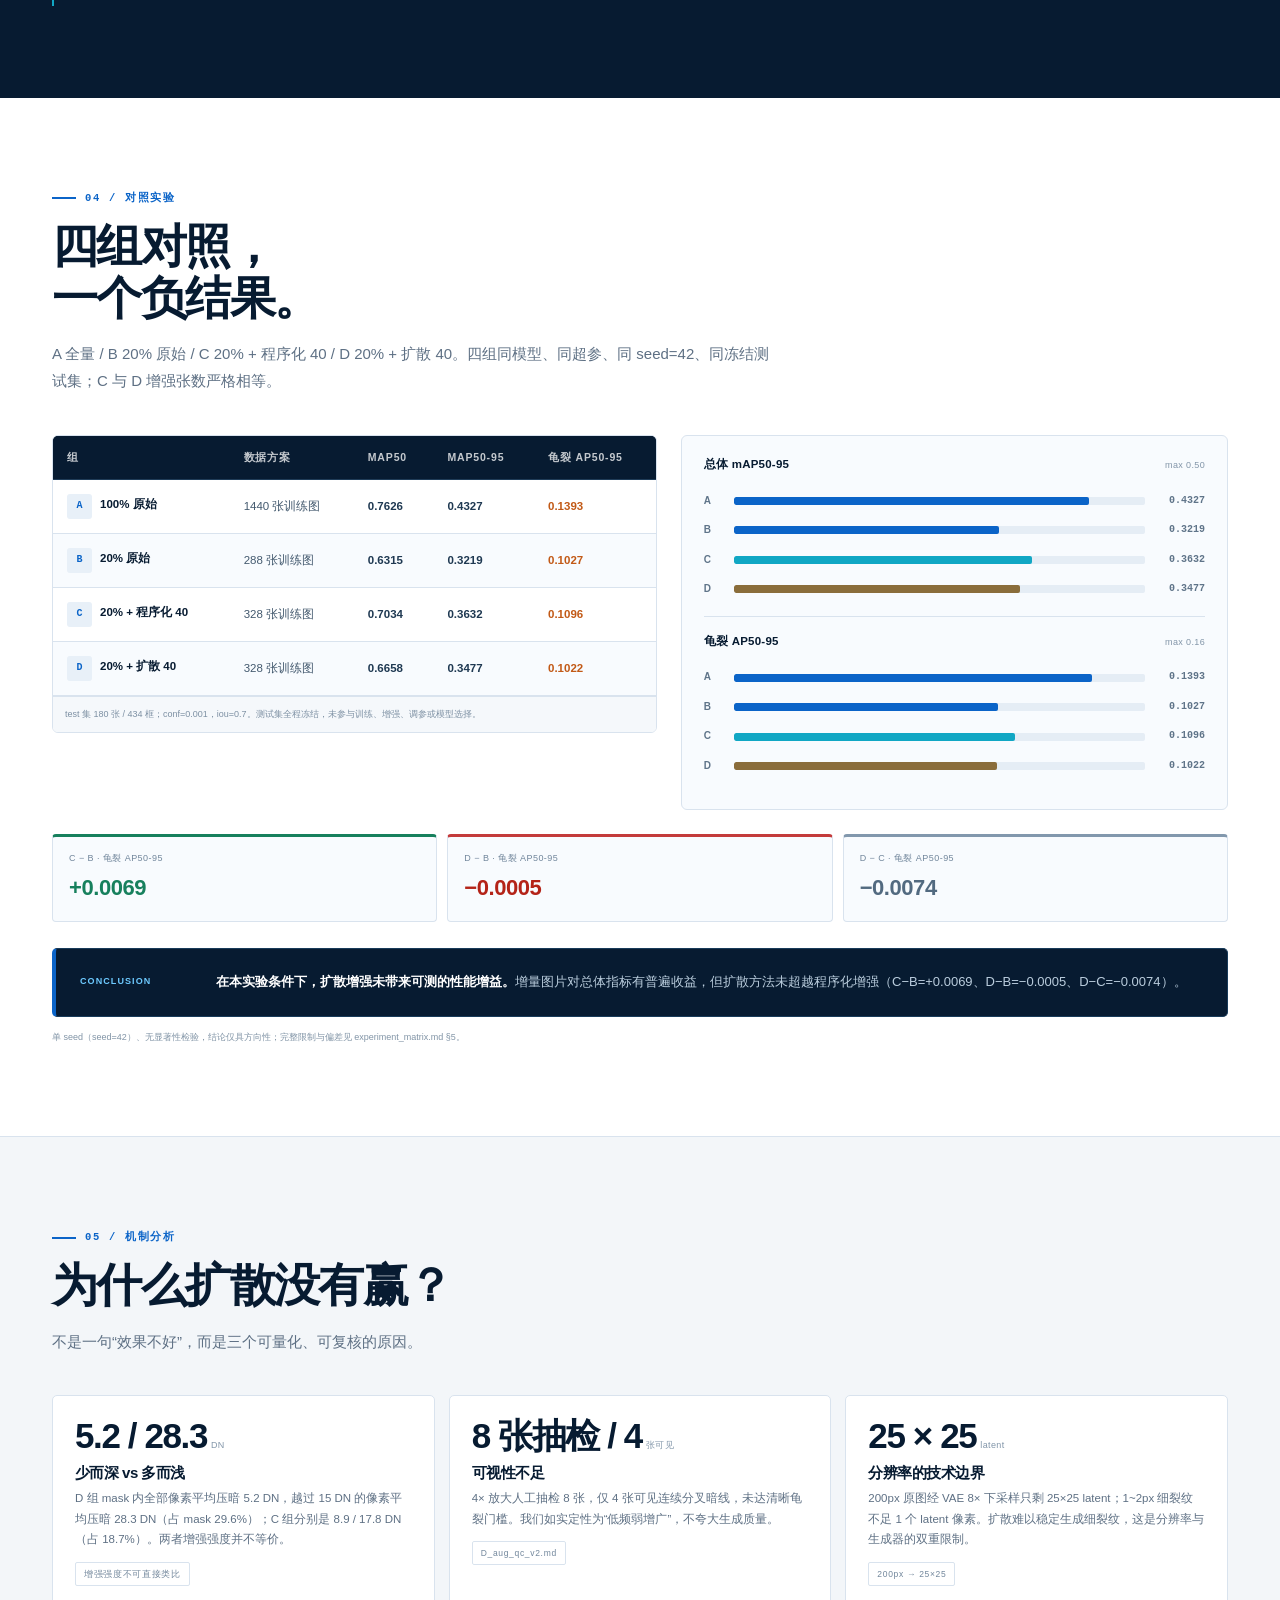
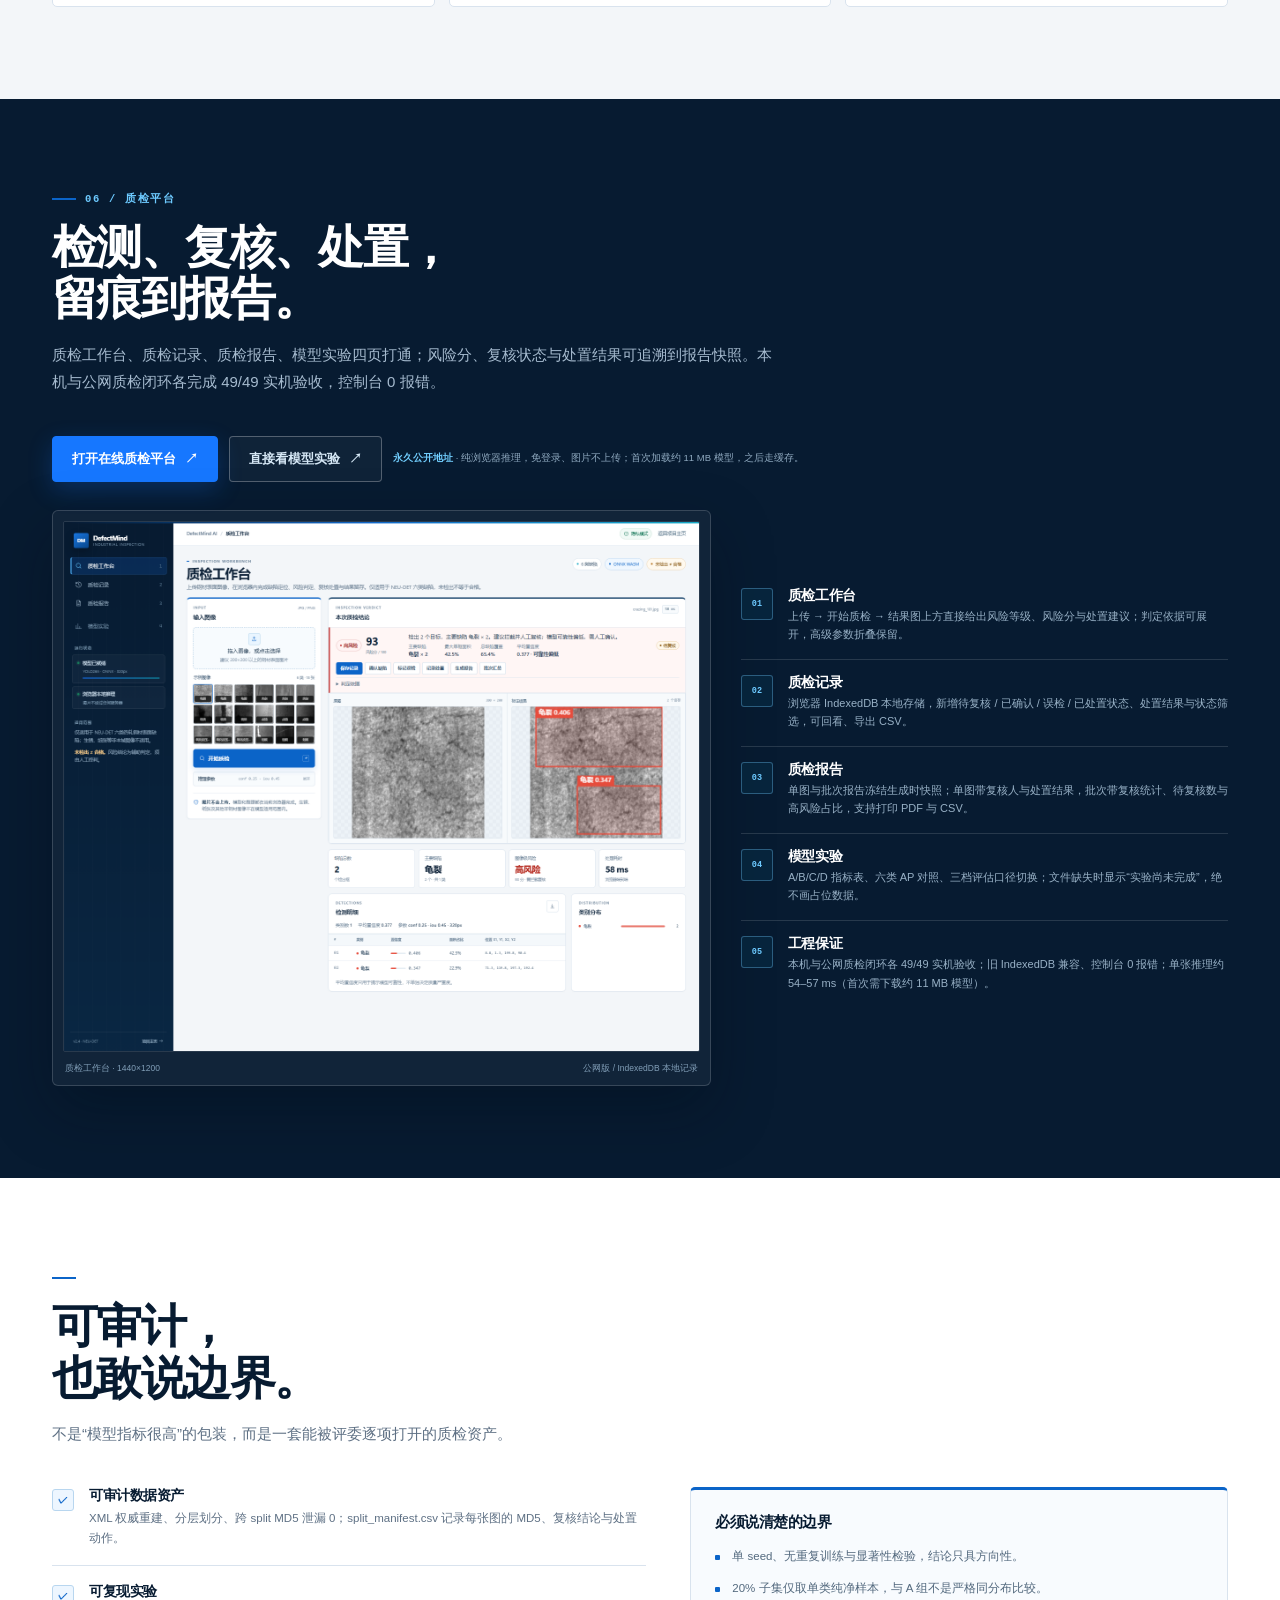
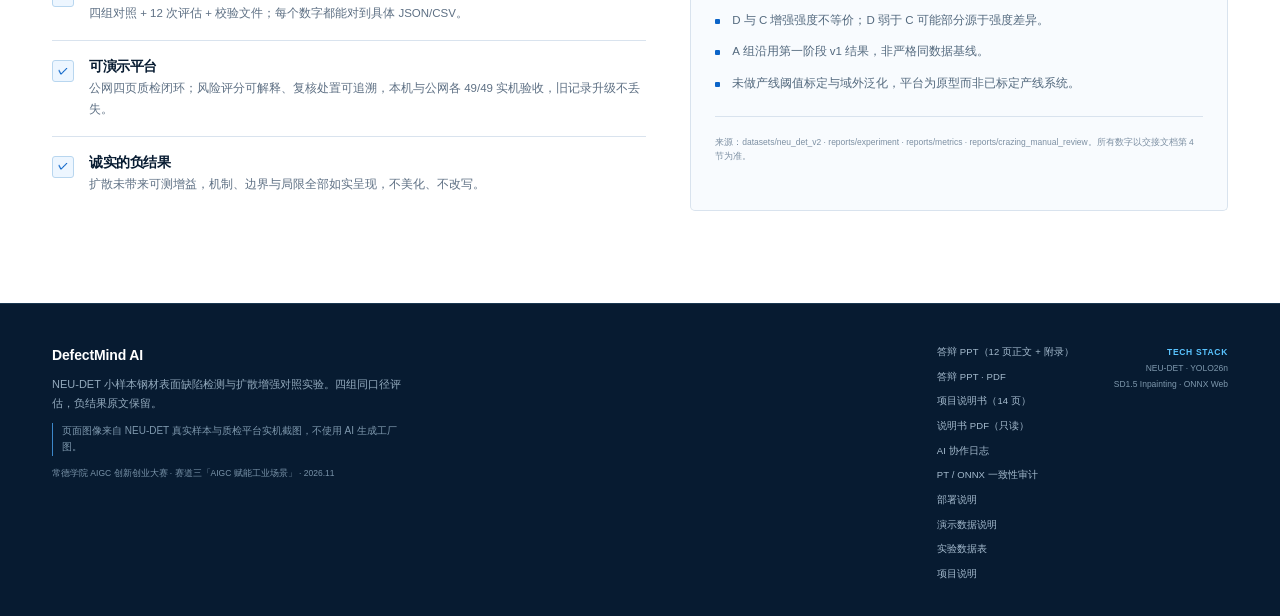
==== commit d51f2516: "Update showcase" ====
--- a/index.html
+++ b/index.html
@@ -1930,7 +1930,7 @@
       <div class="metric"><b class="num">0.1393</b><span>龟裂 AP50-95</span><small>最难类别</small></div>
       <div class="metric"><b class="num">4187</b><span>标注行</span><small>1800 图 · 4186 唯一框</small></div>
       <div class="metric"><b class="num">47</b><span>定向人工复核</span><small>A16 / B1 / C14 / D16</small></div>
-      <div class="metric"><b class="num">29/29</b><span>质检闭环验收</span><small>公网实机 · 0 报错</small></div>
+      <div class="metric"><b class="num">49/49</b><span>质检闭环验收</span><small>本机与公网 · 各 49 项</small></div>
     </div>
   </div>
 </div>
@@ -2111,7 +2111,7 @@
     <div class="section-head" data-reveal>
       <div class="section-label">06 / 质检平台</div>
       <h2>检测、复核、处置，<br>留痕到报告。</h2>
-      <p>质检工作台、质检记录、质检报告、模型实验四页打通；风险分、复核状态与处置结果可追溯到报告快照。公网质检闭环完成 29/29 实机验收。</p>
+      <p>质检工作台、质检记录、质检报告、模型实验四页打通；风险分、复核状态与处置结果可追溯到报告快照。本机与公网质检闭环各完成 49/49 实机验收，控制台 0 报错。</p>
     </div>
     <div class="platform-cta" data-reveal>
       <a class="btn btn-primary" href="platform/" target="_blank" rel="noopener">打开在线质检平台 <span aria-hidden="true">↗</span></a>
@@ -2131,7 +2131,7 @@
         <div class="feature"><div class="idx">02</div><div><h3>质检记录</h3><p>浏览器 IndexedDB 本地存储，新增待复核 / 已确认 / 误检 / 已处置状态、处置结果与状态筛选，可回看、导出 CSV。</p></div></div>
         <div class="feature"><div class="idx">03</div><div><h3>质检报告</h3><p>单图与批次报告冻结生成时快照；单图带复核人与处置结果，批次带复核统计、待复核数与高风险占比，支持打印 PDF 与 CSV。</p></div></div>
         <div class="feature"><div class="idx">04</div><div><h3>模型实验</h3><p>A/B/C/D 指标表、六类 AP 对照、三档评估口径切换；文件缺失时显示“实验尚未完成”，绝不画占位数据。</p></div></div>
-        <div class="feature"><div class="idx">05</div><div><h3>工程保证</h3><p>公网质检闭环 29/29 实机验收；旧 IndexedDB 兼容、控制台 0 报错；单张推理约 54–57 ms（首次需下载约 11 MB 模型）。</p></div></div>
+        <div class="feature"><div class="idx">05</div><div><h3>工程保证</h3><p>本机与公网质检闭环各 49/49 实机验收；旧 IndexedDB 兼容、控制台 0 报错；单张推理约 54–57 ms（首次需下载约 11 MB 模型）。</p></div></div>
       </div>
     </div>
   </div>
@@ -2148,7 +2148,7 @@
       <div class="deliver-list" data-reveal>
         <div class="deliver-item"><div class="check">✓</div><div><h3>可审计数据资产</h3><p>XML 权威重建、分层划分、跨 split MD5 泄漏 0；split_manifest.csv 记录每张图的 MD5、复核结论与处置动作。</p></div></div>
         <div class="deliver-item"><div class="check">✓</div><div><h3>可复现实验</h3><p>四组对照 + 12 次评估 + 校验文件；每个数字都能对到具体 JSON/CSV。</p></div></div>
-        <div class="deliver-item"><div class="check">✓</div><div><h3>可演示平台</h3><p>公网四页质检闭环；风险评分可解释、复核处置可追溯，29/29 实机验收，旧记录升级不丢失。</p></div></div>
+        <div class="deliver-item"><div class="check">✓</div><div><h3>可演示平台</h3><p>公网四页质检闭环；风险评分可解释、复核处置可追溯，本机与公网各 49/49 实机验收，旧记录升级不丢失。</p></div></div>
         <div class="deliver-item"><div class="check">✓</div><div><h3>诚实的负结果</h3><p>扩散未带来可测增益，机制、边界与局限全部如实呈现，不美化、不改写。</p></div></div>
       </div>
       <aside class="limit-panel" data-reveal>
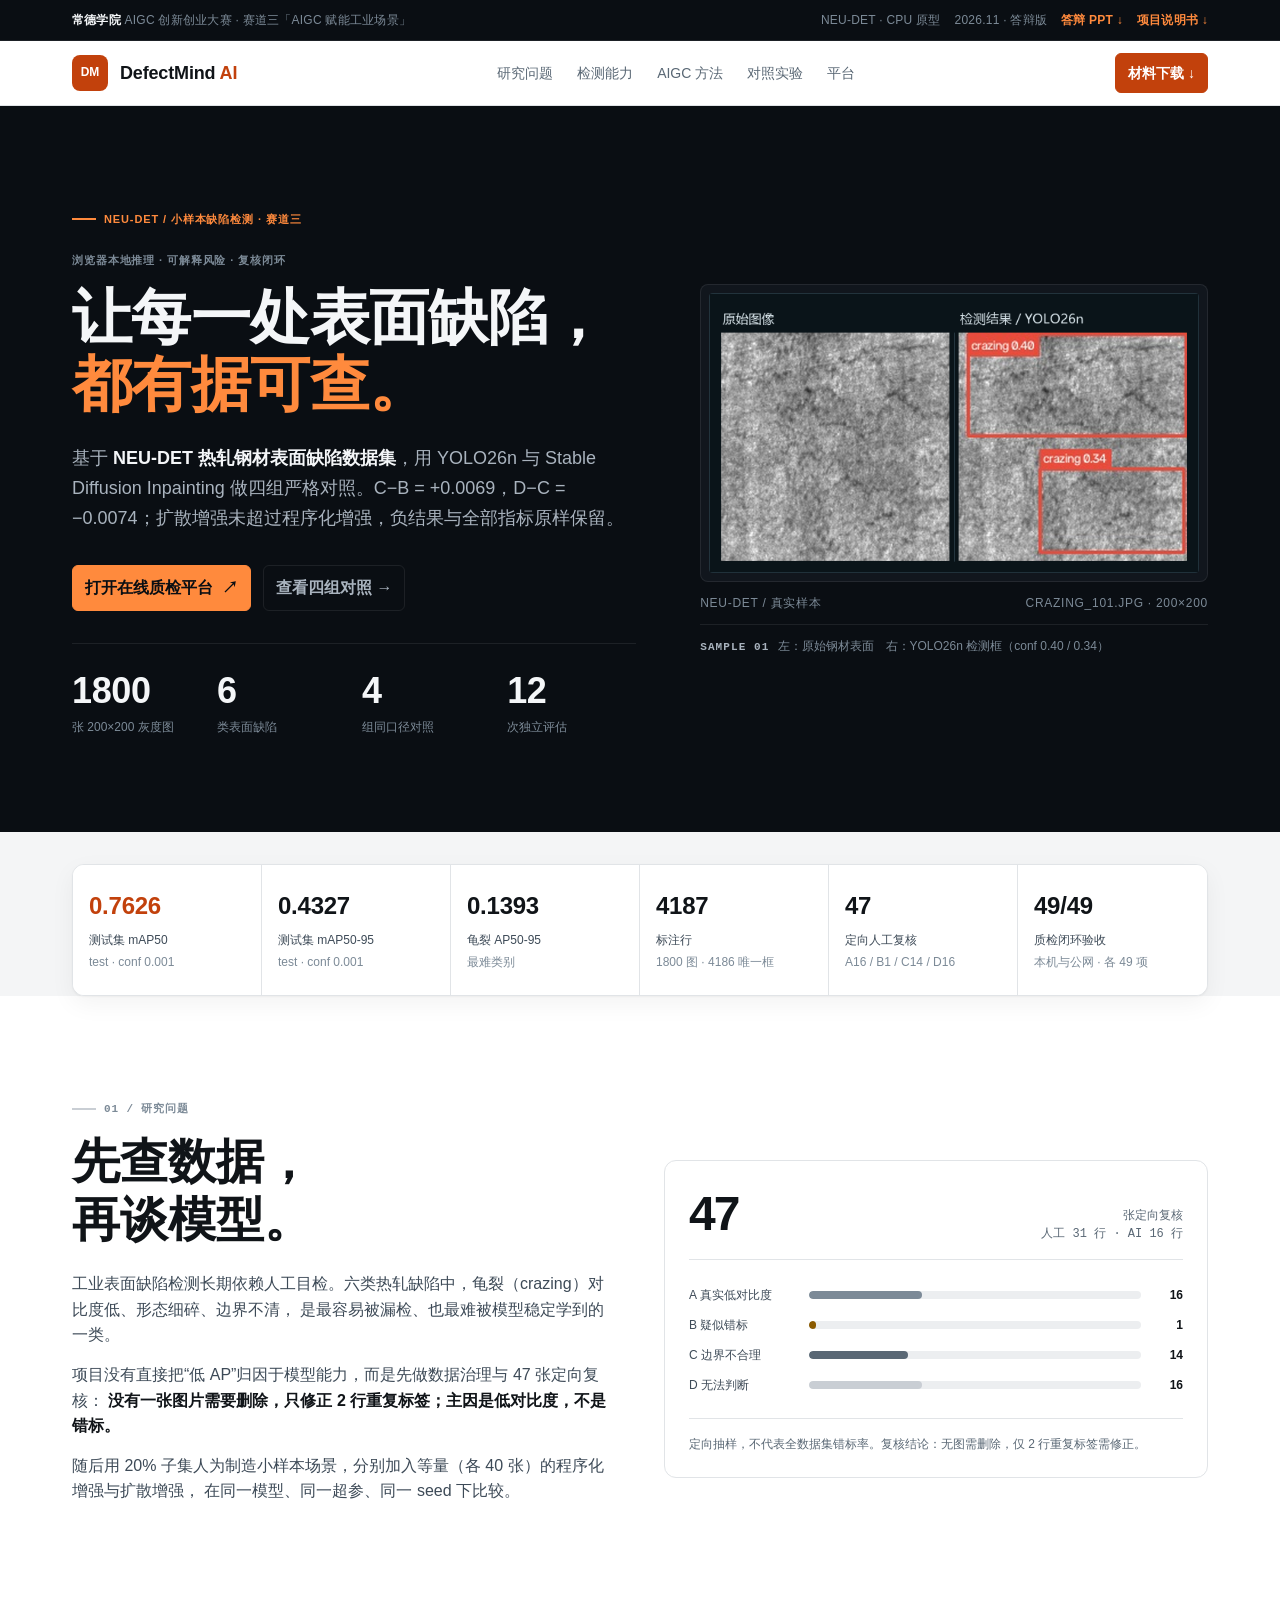
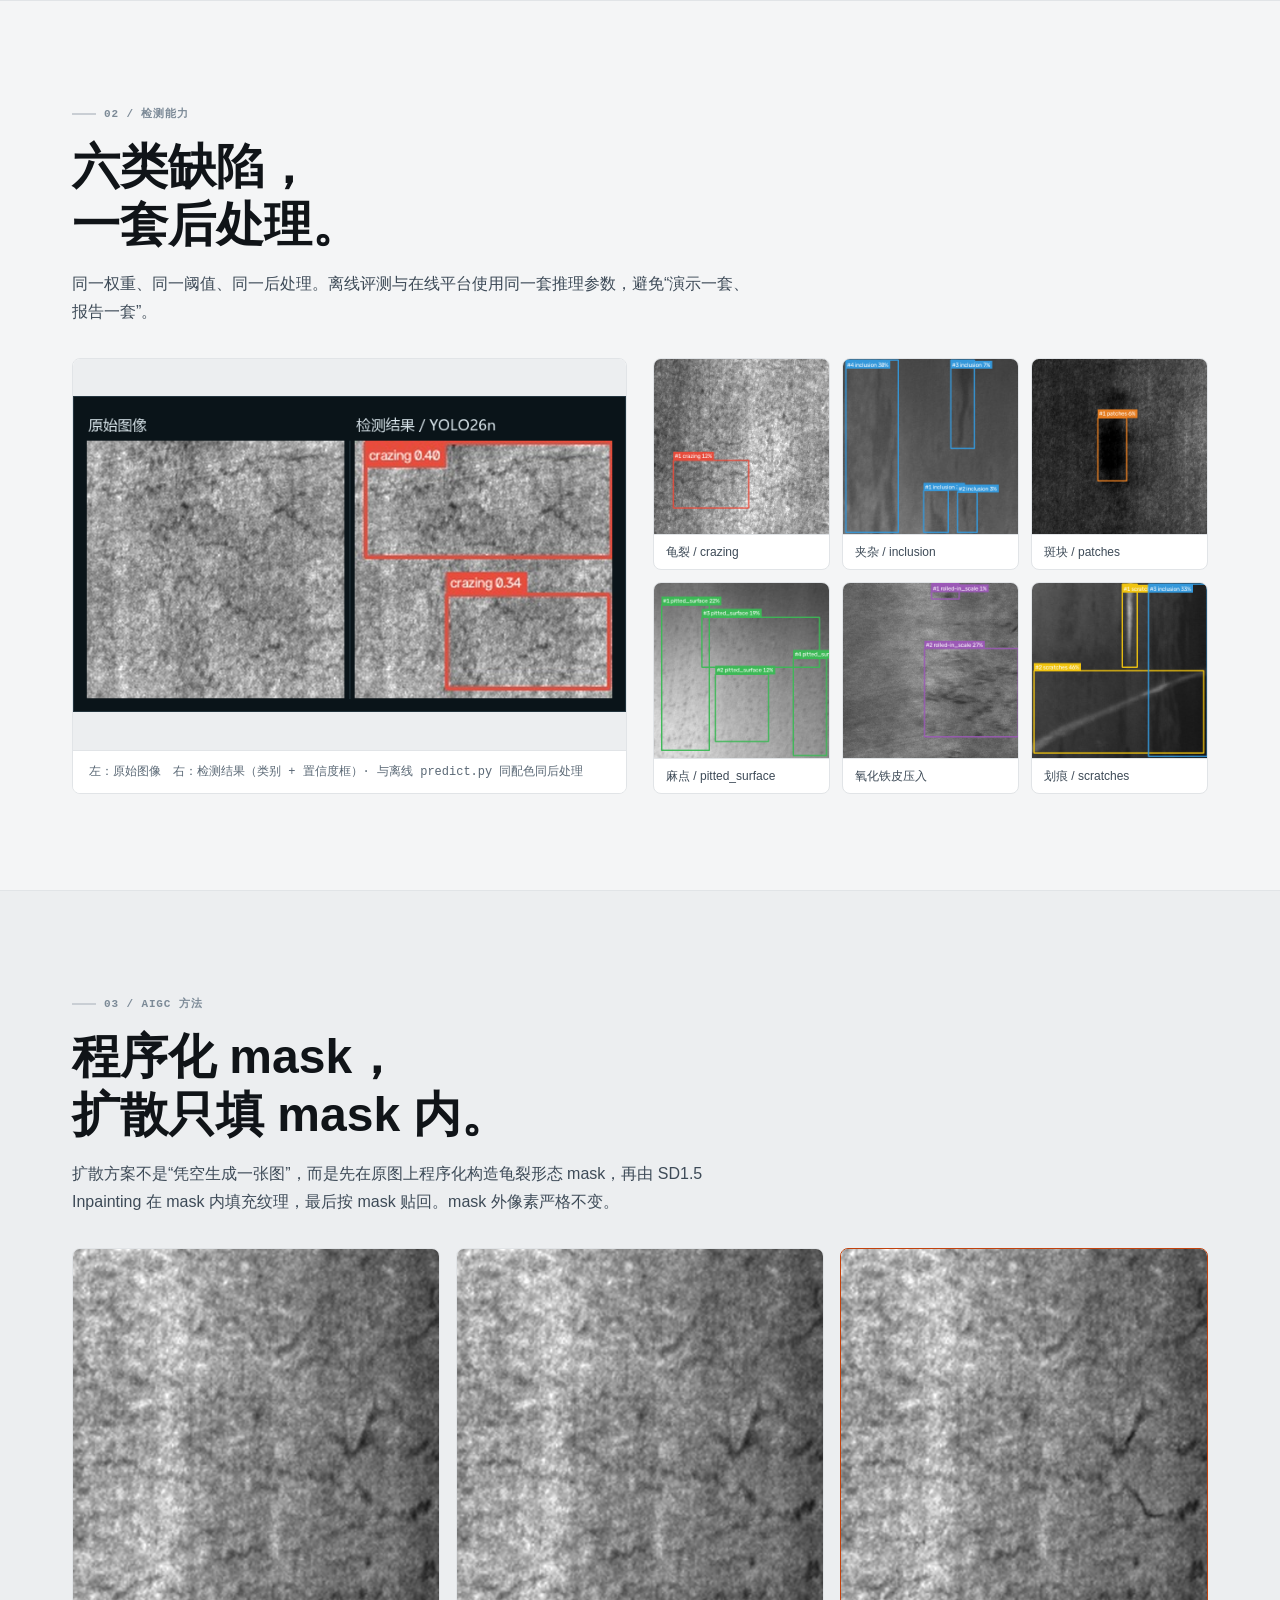
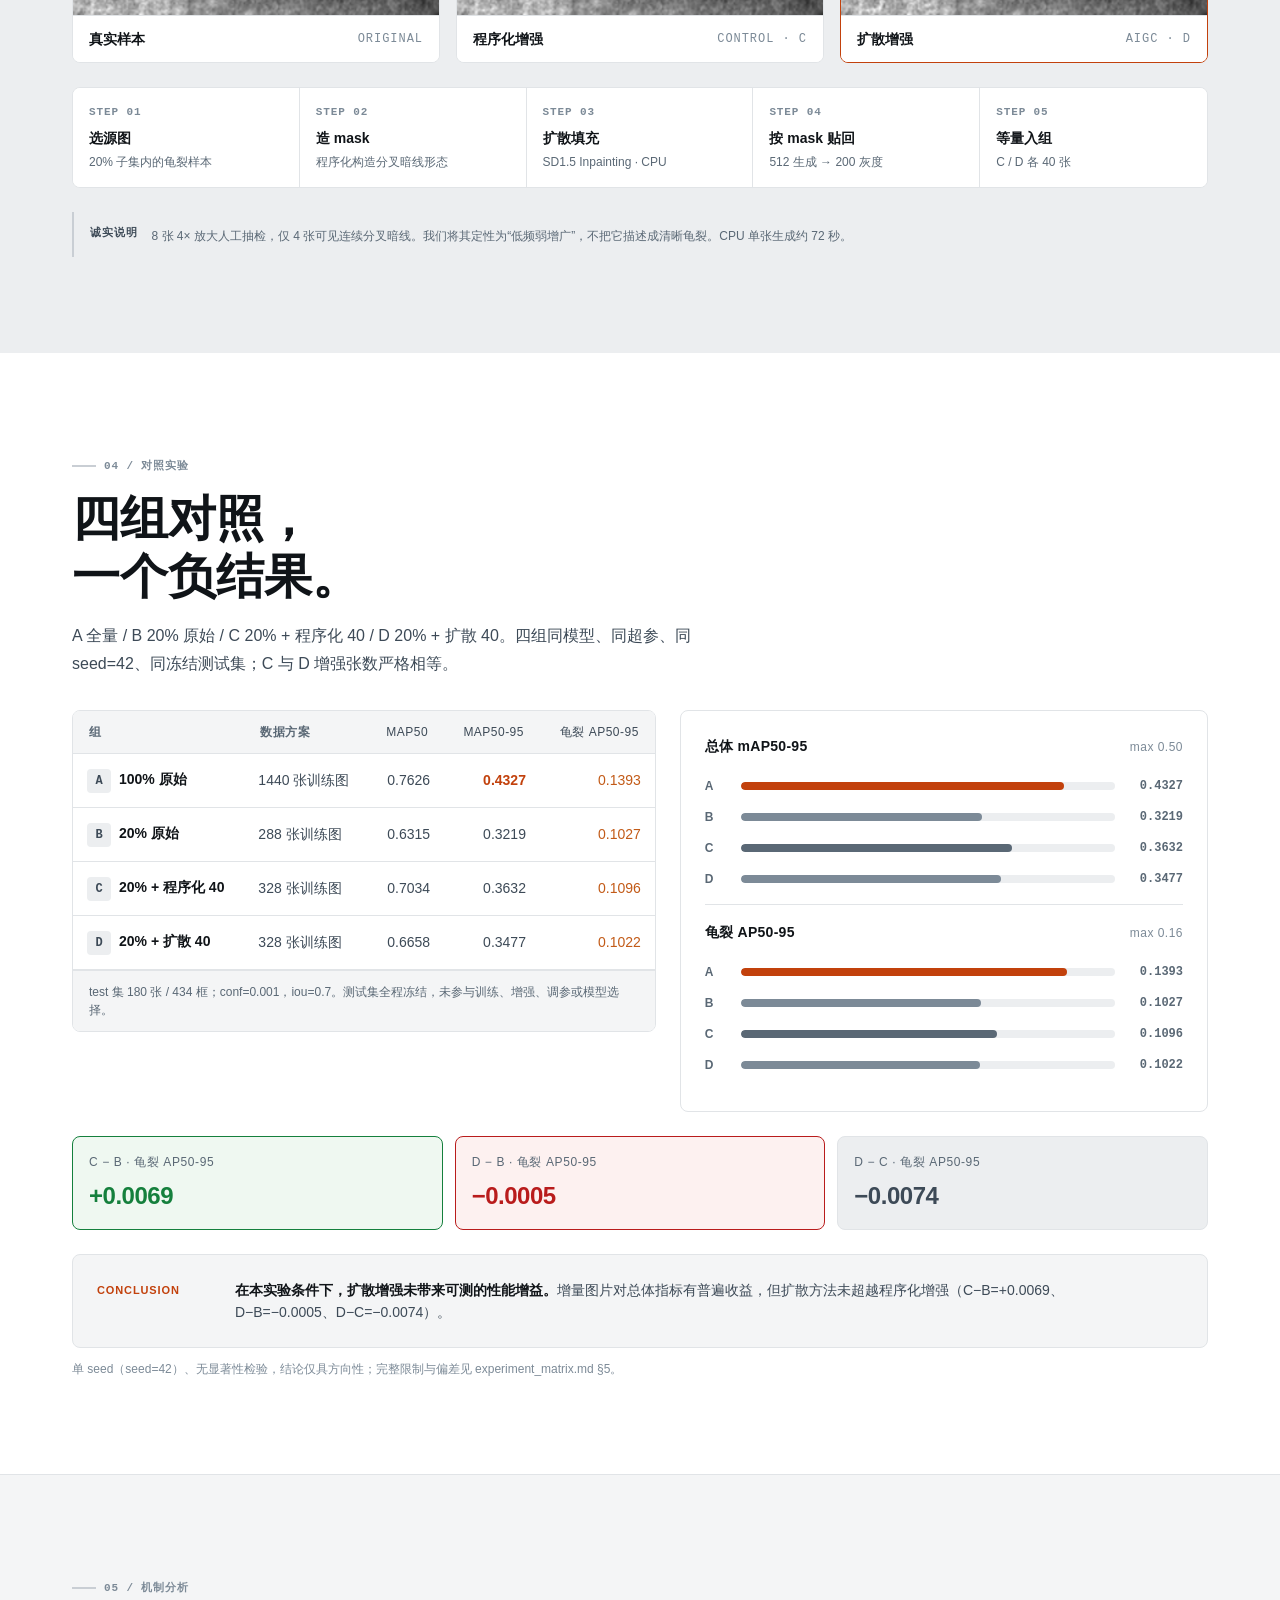
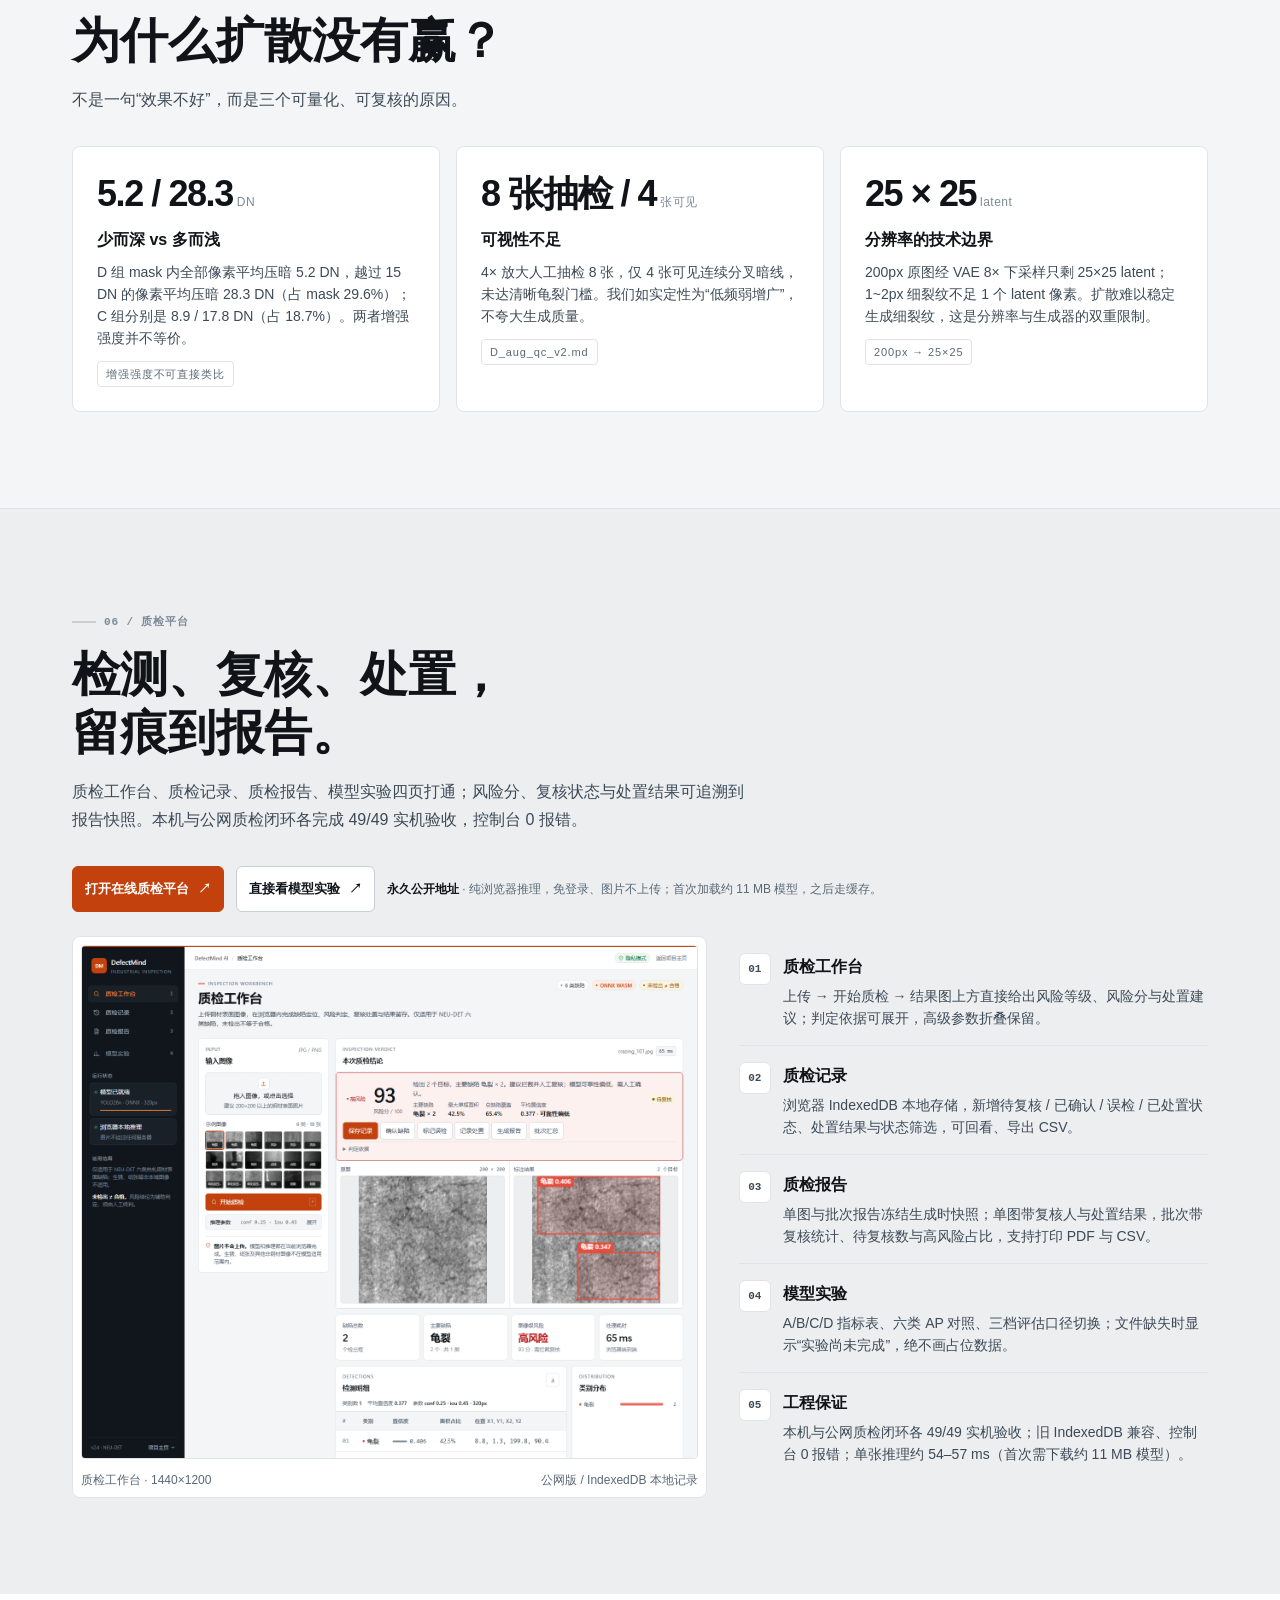
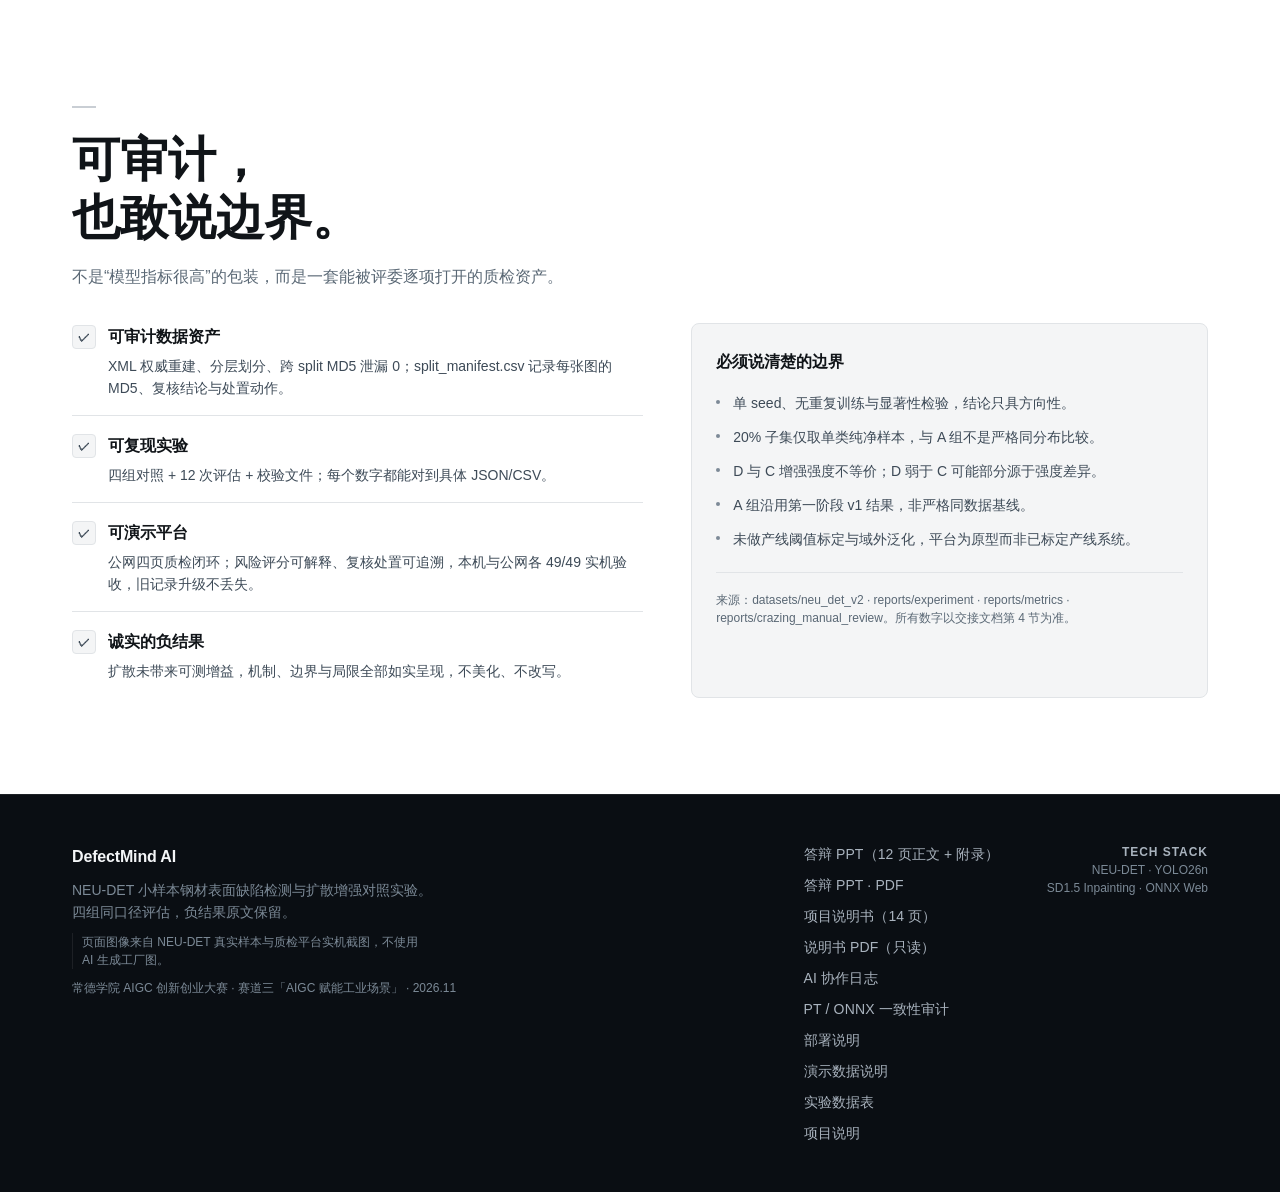
==== commit 0a6a387c: "Update showcase" ====
--- a/index.html
+++ b/index.html
@@ -3,7 +3,9 @@
 <head>
 <meta charset="UTF-8">
 <meta name="viewport" content="width=device-width, initial-scale=1.0">
+<meta name="theme-color" content="#0A0E13">
 <link rel="icon" type="image/png" href="favicon.png">
+<link rel="stylesheet" href="assets/design-tokens.css">
 <meta name="description" content="DefectMind AI：NEU-DET 小样本钢材表面缺陷检测与扩散增强对照实验。四组同口径评估，在线质检平台可直接打开。">
 <title>DefectMind AI · 工业表面缺陷检测平台</title>
 <style>
@@ -1847,6 +1849,397 @@
     .platform-shot figcaption{flex-direction:column;gap:3px}
   }
 </style>
+<style id="unified-visual-system">
+  /* Unified visual system: dark engineering frame, cool neutral canvas, one signal orange. */
+  :root{
+    --ink:var(--dm-ink-0);
+    --ink-2:var(--dm-ink-1);
+    --ink-3:var(--dm-ink-2);
+    --paper:var(--dm-surface-0);
+    --paper-2:var(--dm-surface-1);
+    --white:var(--dm-surface-1);
+    --steel:var(--dm-text-4);
+    --steel-2:var(--dm-line-strong);
+    --line:var(--dm-line);
+    --line-strong:var(--dm-line-strong);
+    --line-dark:var(--dm-ink-line);
+    --accent:var(--dm-brand);
+    --accent-2:var(--dm-brand-hover);
+    --cyan:var(--dm-text-4);
+    --good:var(--dm-ok);
+    --text:var(--dm-text-1);
+    --muted:var(--dm-text-3);
+    --radius:var(--dm-r-12);
+    --shadow:var(--dm-shadow-1);
+    --max:var(--dm-max-showcase);
+    --font:var(--dm-font-sans);
+    --serif:var(--dm-font-sans);
+    --mono:var(--dm-font-mono);
+  }
+  html{background:var(--dm-surface-0)}
+  body,
+  body *,
+  body *::before,
+  body *::after{background-image:none !important}
+  body{
+    background:var(--dm-surface-0);
+    color:var(--dm-text-1);
+    font-family:var(--dm-font-sans);
+    font-size:var(--dm-fs-16);
+    line-height:1.6;
+    overflow-x:clip;
+  }
+  h1,h2,h3{font-family:var(--dm-font-sans);font-weight:600 !important;letter-spacing:0}
+  h2{font-size:var(--dm-fs-48);line-height:var(--dm-lh-48);color:var(--dm-text-1);text-wrap:balance}
+  h3{font-size:var(--dm-fs-18);line-height:var(--dm-lh-18);color:var(--dm-text-1)}
+  p{color:var(--dm-text-2);font-size:var(--dm-fs-16);line-height:1.6;text-wrap:pretty}
+  strong,b{font-weight:600}
+  ::selection{background:var(--dm-brand-quiet);color:var(--dm-text-1)}
+  :focus-visible{outline:2px solid var(--dm-brand);outline-offset:2px}
+  .wrap{max-width:var(--dm-max-showcase);padding-left:var(--dm-s-6);padding-right:var(--dm-s-6)}
+  .progress{height:2px;background:var(--dm-brand);box-shadow:none}
+
+  /* Frame and navigation */
+  .site-head{background:var(--dm-surface-1);border-bottom:1px solid var(--dm-line);box-shadow:none;backdrop-filter:none}
+  .topline{background:var(--dm-ink-0);border-bottom:1px solid var(--dm-ink-line);color:var(--dm-on-ink-3);font-size:var(--dm-fs-12);line-height:var(--dm-lh-12)}
+  .topline .wrap{height:auto;min-height:40px;padding-top:var(--dm-s-2);padding-bottom:var(--dm-s-2);gap:var(--dm-s-4)}
+  .topline-left b{color:var(--dm-on-ink-1);font-weight:600}
+  .topline-meta{color:var(--dm-on-ink-3)}
+  .topline a{color:var(--dm-brand-on-ink);font-weight:600}
+  .topline a:hover{color:var(--dm-on-ink-1)}
+  .nav{padding:0;background:var(--dm-surface-1);border-bottom:0;backdrop-filter:none}
+  .nav .wrap{height:64px;gap:var(--dm-s-5)}
+  .brand{gap:var(--dm-s-3);color:var(--dm-text-1)}
+  .brand-mark{
+    width:36px;
+    height:36px;
+    border-radius:var(--dm-r-8);
+    background:var(--dm-brand);
+    box-shadow:none;
+    color:var(--dm-surface-1);
+    font-size:var(--dm-fs-12);
+    font-weight:600;
+    letter-spacing:0;
+  }
+  .brand-mark::after{display:none}
+  .brand-name{font-size:var(--dm-fs-18);line-height:var(--dm-lh-18);font-weight:600;color:var(--dm-text-1)}
+  .brand-name span{color:var(--dm-brand)}
+  .nav-links{gap:var(--dm-s-5);color:var(--dm-text-3);font-size:var(--dm-fs-14);line-height:var(--dm-lh-14);font-weight:500}
+  .nav-links a{padding:var(--dm-s-2) 0}
+  .nav-links a::after{height:2px;background:var(--dm-brand);bottom:-1px}
+  .nav-links a:hover,.nav-links a.active{color:var(--dm-text-1)}
+  .nav-chip{
+    min-height:36px;
+    padding:var(--dm-s-2) var(--dm-s-3);
+    border:1px solid var(--dm-brand);
+    border-radius:var(--dm-r-6);
+    background:var(--dm-brand);
+    color:var(--dm-surface-1);
+    font-size:var(--dm-fs-14);
+    line-height:var(--dm-lh-14);
+    font-weight:600;
+    backdrop-filter:none;
+    transition:background-color .3s var(--dm-ease),border-color .3s var(--dm-ease),color .3s var(--dm-ease);
+  }
+  .nav-chip:hover{background:var(--dm-brand-hover);border-color:var(--dm-brand-hover);color:var(--dm-surface-1)}
+
+  /* Hero */
+  .hero{
+    min-height:0;
+    padding:var(--dm-s-9) 0;
+    background:var(--dm-ink-0);
+    color:var(--dm-on-ink-1);
+    overflow:hidden;
+  }
+  .hero::before,.hero::after{display:none}
+  .hero-grid{grid-template-columns:minmax(0,1fr) minmax(0,.9fr);gap:var(--dm-s-8);align-items:center}
+  .hero-copy{max-width:var(--dm-measure)}
+  .eyebrow{display:inline-flex;align-items:center;gap:var(--dm-s-2);color:var(--dm-brand-on-ink);font-size:var(--dm-fs-11);line-height:var(--dm-lh-11);font-weight:600;letter-spacing:.08em;text-transform:uppercase}
+  .eyebrow::before{width:24px;height:2px;background:var(--dm-brand-on-ink);opacity:1}
+  .hero h1{
+    max-width:var(--dm-measure);
+    margin:var(--dm-s-5) 0 var(--dm-s-5);
+    color:var(--dm-on-ink-1);
+    font-size:clamp(var(--dm-fs-36),5vw,var(--dm-fs-60));
+    line-height:1.13;
+    font-weight:600;
+    letter-spacing:-.01em;
+    text-wrap:balance;
+  }
+  .hero h1 .hero-pre{display:block;margin-bottom:var(--dm-s-4);color:var(--dm-on-ink-3);font-size:var(--dm-fs-11);line-height:var(--dm-lh-11);font-weight:600;letter-spacing:.08em}
+  .hero h1 em{color:var(--dm-brand-on-ink);font-style:normal;font-weight:600}
+  .hero-lead{max-width:var(--dm-measure);color:var(--dm-on-ink-2);font-size:var(--dm-fs-18);line-height:var(--dm-lh-18);font-weight:400}
+  .hero-lead strong{color:var(--dm-on-ink-1);font-weight:600}
+  .hero-actions{margin-top:var(--dm-s-6);gap:var(--dm-s-3)}
+  .btn{min-height:40px;padding:var(--dm-s-2) var(--dm-s-3);border-radius:var(--dm-r-6);font-size:var(--dm-fs-16);line-height:var(--dm-lh-16);font-weight:600;transition:background-color .3s var(--dm-ease),border-color .3s var(--dm-ease),color .3s var(--dm-ease),transform .3s var(--dm-ease)}
+  .btn:hover{transform:none}
+  .btn:active{transform:translateY(1px)}
+  .btn-primary{background:var(--dm-brand);border:1px solid var(--dm-brand);color:var(--dm-surface-1);box-shadow:none}
+  .btn-primary:hover{background:var(--dm-brand-hover);border-color:var(--dm-brand-hover);color:var(--dm-surface-1)}
+  .hero .btn-primary{background:var(--dm-brand-on-ink);border-color:var(--dm-brand-on-ink);color:var(--dm-ink-0)}
+  .hero .btn-primary:hover{background:var(--dm-brand-on-ink);border-color:var(--dm-on-ink-1);color:var(--dm-ink-0)}
+  .btn-ghost{border:1px solid var(--dm-line-strong);background:var(--dm-surface-1);color:var(--dm-text-1)}
+  .btn-ghost:hover{border-color:var(--dm-brand);background:var(--dm-brand-quiet);color:var(--dm-brand)}
+  .hero .btn-ghost{border-color:var(--dm-ink-line);background:transparent;color:var(--dm-on-ink-2)}
+  .hero .btn-ghost:hover{border-color:var(--dm-on-ink-2);background:var(--dm-ink-1);color:var(--dm-on-ink-1)}
+  .hero-meta{
+    display:grid;
+    grid-template-columns:repeat(4,minmax(0,1fr));
+    gap:var(--dm-s-4);
+    margin-top:var(--dm-s-6);
+    padding-top:var(--dm-s-5);
+    border-top:1px solid var(--dm-ink-line);
+    color:var(--dm-on-ink-3);
+    font-size:var(--dm-fs-12);
+    line-height:var(--dm-lh-12);
+  }
+  .hero-meta b{display:block;margin-bottom:var(--dm-s-1);color:var(--dm-on-ink-1);font-size:var(--dm-fs-36);line-height:var(--dm-lh-36);font-weight:600;letter-spacing:-.01em;font-variant-numeric:tabular-nums}
+  .hero-plate{margin:0}
+  .hero-plate-frame{padding:var(--dm-s-2);border:1px solid var(--dm-ink-line);border-radius:var(--dm-r-8);background:var(--dm-ink-1);box-shadow:none}
+  .hero-plate-frame::before,.hero-plate-frame::after{display:none}
+  .hero-plate-frame img{border-radius:var(--dm-r-4);filter:none}
+  .hero-plate-cap{display:flex;justify-content:space-between;gap:var(--dm-s-3);padding:var(--dm-s-3) 0 0;color:var(--dm-on-ink-3);font-size:var(--dm-fs-12);line-height:var(--dm-lh-12)}
+  .hero-plate-note{display:flex;gap:var(--dm-s-2);margin-top:var(--dm-s-3);padding-top:var(--dm-s-3);border-top:1px solid var(--dm-ink-line);color:var(--dm-on-ink-3);font-size:var(--dm-fs-12);line-height:var(--dm-lh-12)}
+  .hero-plate-note b{color:var(--dm-on-ink-2);font-family:var(--dm-font-mono);font-size:var(--dm-fs-11);line-height:var(--dm-lh-11)}
+
+  /* Metric band */
+  .metric-band{z-index:2;margin-top:0;background:var(--dm-surface-0);border:0;padding:var(--dm-s-6) 0 0}
+  .metric-card{grid-template-columns:repeat(6,minmax(0,1fr));border:1px solid var(--dm-line);border-radius:var(--dm-r-12);background:var(--dm-surface-1);box-shadow:var(--dm-shadow-1);overflow:hidden}
+  .metric{padding:var(--dm-s-5) var(--dm-s-4);border-right:1px solid var(--dm-line);background:var(--dm-surface-1)}
+  .metric b{color:var(--dm-text-1);font-size:var(--dm-fs-24);line-height:var(--dm-lh-24);font-weight:600;letter-spacing:-.01em}
+  .metric:first-child b{color:var(--dm-brand)}
+  .metric span{display:block;margin-top:var(--dm-s-2);color:var(--dm-text-2);font-size:var(--dm-fs-12);line-height:var(--dm-lh-12);font-weight:500}
+  .metric small{display:block;margin-top:var(--dm-s-1);color:var(--dm-text-4);font-size:var(--dm-fs-12);line-height:var(--dm-lh-12);letter-spacing:0}
+
+  /* Section rhythm and shared surfaces */
+  .problem,.detect,.aigc,.results,.mechanism,.platform,.delivery{padding:var(--dm-s-9) 0;color:var(--dm-text-1)}
+  .problem,.results,.delivery{background:var(--dm-surface-1)}
+  .detect,.mechanism{background:var(--dm-surface-0);border-top:1px solid var(--dm-line);border-bottom:1px solid var(--dm-line)}
+  .aigc,.platform{background:var(--dm-surface-2);color:var(--dm-text-1)}
+  .aigc::before,.aigc::after{display:none}
+  .aigc h2,.aigc h3,.platform h2,.platform h3{color:var(--dm-text-1)}
+  .aigc p,.platform p,.aigc .section-head p,.platform .section-head p{color:var(--dm-text-2)}
+  .aigc .section-label,.platform .section-label{color:var(--dm-text-4)}
+  .section-label{display:inline-flex;align-items:center;gap:var(--dm-s-2);margin-bottom:var(--dm-s-4);color:var(--dm-text-4);font-size:var(--dm-fs-11);line-height:var(--dm-lh-11);font-weight:600;letter-spacing:.08em;text-transform:uppercase}
+  .section-label::before{width:24px;height:2px;background:var(--dm-line-strong)}
+  .section-head{max-width:var(--dm-measure);margin-bottom:var(--dm-s-6)}
+  .section-head p{max-width:var(--dm-measure);margin-top:var(--dm-s-4);color:var(--dm-text-2);font-size:var(--dm-fs-16);line-height:var(--dm-lh-16)}
+  .problem-copy p{font-size:var(--dm-fs-16);line-height:1.6;color:var(--dm-text-2);margin-top:var(--dm-s-4)}
+  .problem-copy strong{color:var(--dm-text-1);font-weight:600}
+  .split{gap:var(--dm-s-7)}
+
+  /* Cards, review and diagnostic detail */
+  .review-panel{padding:var(--dm-s-5);border:1px solid var(--dm-line);border-top:1px solid var(--dm-line);border-radius:var(--dm-r-12);background:var(--dm-surface-1);box-shadow:none}
+  .review-top{border-bottom:1px solid var(--dm-line);padding-bottom:var(--dm-s-4)}
+  .review-top b{color:var(--dm-text-1);font-size:var(--dm-fs-48);line-height:var(--dm-lh-48);font-weight:600}
+  .review-top span{color:var(--dm-text-3);font-size:var(--dm-fs-12);line-height:var(--dm-lh-12)}
+  .review-bars{gap:var(--dm-s-3);margin-top:var(--dm-s-5)}
+  .review-row{grid-template-columns:110px 1fr 32px;font-size:var(--dm-fs-12);line-height:var(--dm-lh-12)}
+  .review-row label{color:var(--dm-text-2)}
+  .review-track{height:8px;border-radius:var(--dm-r-4);background:var(--dm-surface-2)}
+  .review-fill{border-radius:var(--dm-r-4);background:var(--dm-text-4)}
+  .review-fill.b{background:var(--dm-warn)}
+  .review-fill.c{background:var(--dm-text-3)}
+  .review-fill.d{background:var(--dm-line-strong)}
+  .review-row b{color:var(--dm-text-1);font-size:var(--dm-fs-12);line-height:var(--dm-lh-12)}
+  .review-note{margin-top:var(--dm-s-5);padding-top:var(--dm-s-4);border-top:1px solid var(--dm-line);color:var(--dm-text-3);font-size:var(--dm-fs-12);line-height:var(--dm-lh-12)}
+  .demo-panel{border:1px solid var(--dm-line);border-radius:var(--dm-r-8);background:var(--dm-surface-1);box-shadow:none;overflow:hidden}
+  .demo-panel img{background:var(--dm-surface-2);filter:none}
+  .demo-cap{padding:var(--dm-s-3) var(--dm-s-4);border-top:1px solid var(--dm-line);background:var(--dm-surface-1);color:var(--dm-text-3);font-size:var(--dm-fs-12);line-height:var(--dm-lh-12)}
+  .class-grid{gap:var(--dm-s-3)}
+  .class-card{border:1px solid var(--dm-line);border-radius:var(--dm-r-8);background:var(--dm-surface-1);transition:border-color .3s var(--dm-ease)}
+  .class-card:hover{border-color:var(--dm-line-strong);box-shadow:none;transform:none}
+  .class-card img{filter:none}
+  .class-card div{padding:var(--dm-s-2) var(--dm-s-3);border-top:1px solid var(--dm-line);color:var(--dm-text-2);font-size:var(--dm-fs-12);line-height:var(--dm-lh-12);font-weight:500}
+
+  /* AIGC comparison */
+  .compare-grid{gap:var(--dm-s-4)}
+  .compare-card{overflow:hidden;border:1px solid var(--dm-line);border-radius:var(--dm-r-8);background:var(--dm-surface-1)}
+  .compare-card .cap{padding:var(--dm-s-3) var(--dm-s-4);border-top:1px solid var(--dm-line);background:var(--dm-surface-1)}
+  .compare-card .cap b{font-size:var(--dm-fs-14);line-height:var(--dm-lh-14);color:var(--dm-text-1)}
+  .compare-card .cap span{color:var(--dm-text-4);font-size:var(--dm-fs-12);line-height:var(--dm-lh-12)}
+  .compare-card.is-d{border-color:var(--dm-brand);box-shadow:none}
+  .pipeline{margin-top:var(--dm-s-5);border:1px solid var(--dm-line);border-radius:var(--dm-r-8);background:var(--dm-surface-1)}
+  .pipe-step{min-height:auto;padding:var(--dm-s-4);background:var(--dm-surface-1);border-right:1px solid var(--dm-line)}
+  .pipe-step:last-child{border-right:0}
+  .pipe-step small{color:var(--dm-text-4);font-size:var(--dm-fs-11);line-height:var(--dm-lh-11);font-weight:600;letter-spacing:.08em;text-transform:uppercase}
+  .pipe-step b{color:var(--dm-text-1);font-size:var(--dm-fs-14);line-height:var(--dm-lh-14)}
+  .pipe-step span{color:var(--dm-text-3);font-size:var(--dm-fs-12);line-height:var(--dm-lh-12)}
+  .aigc-note{margin-top:var(--dm-s-5);padding:var(--dm-s-3) 0 var(--dm-s-3) var(--dm-s-4);border-left:2px solid var(--dm-line-strong);background:transparent;border-radius:0}
+  .aigc-note b{color:var(--dm-text-2);font-size:var(--dm-fs-11);line-height:var(--dm-lh-11);letter-spacing:.08em}
+  .aigc-note p{color:var(--dm-text-3);font-size:var(--dm-fs-12);line-height:var(--dm-lh-12)}
+
+  /* Results table and charts */
+  .result-layout{gap:var(--dm-s-5)}
+  .table-wrap{overflow:hidden;border:1px solid var(--dm-line);border-radius:var(--dm-r-8);background:var(--dm-surface-1);box-shadow:none}
+  table{font-size:var(--dm-fs-14);line-height:var(--dm-lh-14);font-variant-numeric:tabular-nums}
+  thead{background:var(--dm-surface-0)}
+  th,thead th{padding:var(--dm-s-3) var(--dm-s-4);border-top:0;border-bottom:1px solid var(--dm-line);background:var(--dm-surface-0);color:var(--dm-text-3);font-size:var(--dm-fs-12);line-height:var(--dm-lh-12);font-weight:600;letter-spacing:.04em;text-transform:uppercase}
+  td{padding:var(--dm-s-3) var(--dm-s-4);border-bottom:1px solid var(--dm-line);color:var(--dm-text-2);font-size:var(--dm-fs-14);line-height:var(--dm-lh-14)}
+  tbody tr:nth-child(even){background:var(--dm-surface-1)}
+  tbody tr:hover{background:var(--dm-surface-0)}
+  td.arm{color:var(--dm-text-1);font-weight:600}
+  td.arm span{width:24px;height:24px;border-radius:var(--dm-r-4);background:var(--dm-surface-2);color:var(--dm-text-2);font-size:var(--dm-fs-12);line-height:var(--dm-lh-12)}
+  td.num,th:nth-child(n+3),td:nth-child(n+3){text-align:right;color:var(--dm-text-2);font-weight:500}
+  td.hi{color:var(--dm-text-2);font-weight:500}
+  tbody tr:first-child td:nth-child(4){color:var(--dm-brand);font-weight:600}
+  .table-note{padding:var(--dm-s-3) var(--dm-s-4);border-top:1px solid var(--dm-line);background:var(--dm-surface-0);color:var(--dm-text-3);font-size:var(--dm-fs-12);line-height:var(--dm-lh-12)}
+  .chart-panel{padding:var(--dm-s-5);border:1px solid var(--dm-line);border-radius:var(--dm-r-8);background:var(--dm-surface-1);box-shadow:none}
+  .chart-title h3{color:var(--dm-text-1);font-size:var(--dm-fs-14);line-height:var(--dm-lh-14);font-weight:600}
+  .chart-title span{color:var(--dm-text-4);font-size:var(--dm-fs-12);line-height:var(--dm-lh-12)}
+  .bar-row{grid-template-columns:24px 1fr 56px;gap:var(--dm-s-3)}
+  .bar-row>span{color:var(--dm-text-3);font-size:var(--dm-fs-12);line-height:var(--dm-lh-12)}
+  .bar-track{height:8px;border-radius:var(--dm-r-4);background:var(--dm-surface-2)}
+  .bar-fill,.bar-fill.b,.bar-fill.d{border-radius:var(--dm-r-4);background:var(--dm-text-4)}
+  .bar-fill.a{background:var(--dm-brand)}
+  .bar-fill.c{background:var(--dm-text-3)}
+  .bar-val{color:var(--dm-text-2);font-size:var(--dm-fs-12);line-height:var(--dm-lh-12);text-align:right;font-variant-numeric:tabular-nums}
+  .chart-divider{border-top:1px solid var(--dm-line);margin:var(--dm-s-4) 0}
+  .delta-grid{gap:var(--dm-s-3);margin-top:var(--dm-s-5);border:0;background:transparent}
+  .delta{padding:var(--dm-s-4);border:1px solid var(--dm-line);border-radius:var(--dm-r-8);background:var(--dm-surface-1)}
+  .delta small{display:block;color:var(--dm-text-3);font-size:var(--dm-fs-12);line-height:var(--dm-lh-12);margin-bottom:var(--dm-s-2)}
+  .delta b{color:var(--dm-text-1);font-size:var(--dm-fs-24);line-height:var(--dm-lh-24);font-weight:600}
+  .delta.up{border-color:var(--dm-ok);background:var(--dm-ok-bg)}
+  .delta.up b{color:var(--dm-ok)}
+  .delta.down{border-color:var(--dm-danger);background:var(--dm-danger-bg)}
+  .delta.down b{color:var(--dm-danger)}
+  .delta.flat{border-color:var(--dm-line);background:var(--dm-surface-2)}
+  .delta.flat b{color:var(--dm-text-2)}
+  .conclusion{grid-template-columns:120px 1fr;margin-top:var(--dm-s-5);padding:var(--dm-s-5);border:1px solid var(--dm-line);border-radius:var(--dm-r-8);background:var(--dm-surface-0)}
+  .conclusion .mark{color:var(--dm-brand);font-size:var(--dm-fs-11);line-height:var(--dm-lh-11);font-weight:600;letter-spacing:.08em;text-transform:uppercase}
+  .conclusion p{color:var(--dm-text-2);font-size:var(--dm-fs-14);line-height:var(--dm-lh-14)}
+  .conclusion strong{color:var(--dm-text-1);font-weight:600}
+  .footnote{margin-top:var(--dm-s-3);color:var(--dm-text-4);font-size:var(--dm-fs-12);line-height:var(--dm-lh-12)}
+
+  /* Mechanism */
+  .reason-grid{gap:var(--dm-s-4)}
+  .reason{padding:var(--dm-s-5);border:1px solid var(--dm-line);border-radius:var(--dm-r-8);background:var(--dm-surface-1);box-shadow:none}
+  .reason::before{display:none}
+  .reason .big{color:var(--dm-text-1);font-size:var(--dm-fs-36);line-height:var(--dm-lh-36);font-weight:600}
+  .reason .big small{color:var(--dm-text-4);font-size:var(--dm-fs-12);line-height:var(--dm-lh-12)}
+  .reason h3{color:var(--dm-text-1);font-size:var(--dm-fs-16);line-height:var(--dm-lh-16)}
+  .reason p{color:var(--dm-text-2);font-size:var(--dm-fs-14);line-height:var(--dm-lh-14)}
+  .reason .tag{margin-top:var(--dm-s-3);padding:var(--dm-s-1) var(--dm-s-2);border:1px solid var(--dm-line);border-radius:var(--dm-r-4);color:var(--dm-text-3);font-size:var(--dm-fs-11);line-height:var(--dm-lh-11)}
+
+  /* Platform showcase */
+  .platform-cta{gap:var(--dm-s-3);margin-bottom:var(--dm-s-5)}
+  .platform .platform-cta .btn-ghost{border-color:var(--dm-line-strong);background:var(--dm-surface-1);color:var(--dm-text-1)}
+  .platform .platform-cta .btn-ghost:hover{border-color:var(--dm-brand);background:var(--dm-brand-quiet);color:var(--dm-brand)}
+  .platform-grid{gap:var(--dm-s-6)}
+  .platform-shot{margin:0;padding:var(--dm-s-2);border:1px solid var(--dm-line);border-radius:var(--dm-r-8);background:var(--dm-surface-1);box-shadow:none}
+  .platform-shot img{width:100%;border:1px solid var(--dm-line);border-radius:var(--dm-r-4)}
+  .platform-shot figcaption{display:flex;justify-content:space-between;gap:var(--dm-s-3);padding:var(--dm-s-3) 0 0;color:var(--dm-text-3);font-size:var(--dm-fs-12);line-height:var(--dm-lh-12)}
+  .platform-copy{gap:0}
+  .feature{grid-template-columns:32px 1fr;gap:var(--dm-s-3);padding:var(--dm-s-4) 0;border-top:1px solid var(--dm-line)}
+  .feature:first-child{border-top:0;padding-top:0}
+  .feature .idx{width:32px;height:32px;border:1px solid var(--dm-line);border-radius:var(--dm-r-6);background:var(--dm-surface-1);color:var(--dm-text-2);font-size:var(--dm-fs-11);line-height:var(--dm-lh-11);font-weight:600}
+  .feature h3{font-size:var(--dm-fs-16);line-height:var(--dm-lh-16);color:var(--dm-text-1);margin-bottom:var(--dm-s-1)}
+  .feature p{color:var(--dm-text-2);font-size:var(--dm-fs-14);line-height:var(--dm-lh-14)}
+  .cta-note{max-width:540px;color:var(--dm-text-3);font-size:var(--dm-fs-12);line-height:var(--dm-lh-12)}
+  .cta-note b{color:var(--dm-text-1);font-weight:600}
+
+  /* Delivery and limits */
+  .delivery-grid{gap:var(--dm-s-7)}
+  .deliver-item{grid-template-columns:24px 1fr;gap:var(--dm-s-3);padding:var(--dm-s-4) 0;border-top:1px solid var(--dm-line)}
+  .deliver-item:first-child{border-top:0;padding-top:0}
+  .deliver-item .check{width:24px;height:24px;border:1px solid var(--dm-line);border-radius:var(--dm-r-4);background:var(--dm-surface-0);color:var(--dm-text-2);font-size:var(--dm-fs-12);line-height:var(--dm-lh-12)}
+  .deliver-item h3{font-size:var(--dm-fs-16);line-height:var(--dm-lh-16);color:var(--dm-text-1)}
+  .deliver-item p{font-size:var(--dm-fs-14);line-height:var(--dm-lh-14);color:var(--dm-text-2)}
+  .limit-panel{padding:var(--dm-s-5);border:1px solid var(--dm-line);border-radius:var(--dm-r-8);background:var(--dm-surface-0)}
+  .limit-panel h3{font-size:var(--dm-fs-16);line-height:var(--dm-lh-16);color:var(--dm-text-1)}
+  .limit-panel li{color:var(--dm-text-2);font-size:var(--dm-fs-14);line-height:var(--dm-lh-14)}
+  .limit-panel li::before{width:4px;height:4px;border-radius:var(--dm-r-full);background:var(--dm-text-4);opacity:1}
+  .limit-panel .bottom{border-top:1px solid var(--dm-line);color:var(--dm-text-3);font-size:var(--dm-fs-12);line-height:var(--dm-lh-12)}
+
+  /* Footer */
+  footer{padding:var(--dm-s-7) 0;border-top:1px solid var(--dm-ink-line);background:var(--dm-ink-0);color:var(--dm-on-ink-3);font-size:var(--dm-fs-14);line-height:var(--dm-lh-14)}
+  .foot-wrap{gap:var(--dm-s-7)}
+  .foot-brand b{color:var(--dm-on-ink-1);font-size:var(--dm-fs-16);line-height:var(--dm-lh-16)}
+  .foot-brand p{margin-top:var(--dm-s-2);color:var(--dm-on-ink-3);font-size:var(--dm-fs-14);line-height:var(--dm-lh-14);max-width:360px}
+  .foot-brand .foot-source{border-left:1px solid var(--dm-ink-line);color:var(--dm-on-ink-3);font-size:var(--dm-fs-12);line-height:var(--dm-lh-12)}
+  .foot-brand span{color:var(--dm-on-ink-3);font-size:var(--dm-fs-12);line-height:var(--dm-lh-12)}
+  .foot-links a{color:var(--dm-on-ink-2);font-size:var(--dm-fs-14);line-height:var(--dm-lh-14)}
+  .foot-links a:hover{color:var(--dm-on-ink-1)}
+  .foot-stack{color:var(--dm-on-ink-3);font-size:var(--dm-fs-12);line-height:var(--dm-lh-12)}
+  .foot-stack b{color:var(--dm-on-ink-2);font-size:var(--dm-fs-12);line-height:var(--dm-lh-12);font-weight:600}
+  .to-top{width:40px;height:40px;border:1px solid var(--dm-line);border-radius:var(--dm-r-8);background:var(--dm-surface-1);color:var(--dm-text-1);box-shadow:var(--dm-shadow-1);backdrop-filter:none}
+  .to-top:hover{border-color:var(--dm-brand);background:var(--dm-brand);color:var(--dm-surface-1)}
+  html.js [data-reveal]{transform:translateY(var(--dm-s-6));transition:opacity .7s var(--dm-ease),transform .7s var(--dm-ease)}
+
+  @media (max-width:1100px){
+    .hero-grid{grid-template-columns:1fr;gap:var(--dm-s-7)}
+    .hero-copy,.hero-plate{max-width:var(--dm-measure)}
+    .metric-card{grid-template-columns:repeat(3,minmax(0,1fr))}
+    .metric:nth-child(3n){border-right:0}
+    .metric:nth-child(-n+3){border-bottom:1px solid var(--dm-line)}
+    .platform-grid,.delivery-grid{grid-template-columns:1fr}
+  }
+  @media (max-width:760px){
+    .wrap{padding-left:var(--dm-s-4);padding-right:var(--dm-s-4)}
+    .topline .wrap{height:auto;min-height:40px;padding-top:var(--dm-s-2);padding-bottom:var(--dm-s-2);gap:var(--dm-s-2);flex-wrap:wrap}
+    .topline-right{gap:var(--dm-s-3);flex-wrap:wrap;font-size:var(--dm-fs-12)}
+    .topline-meta{display:none}
+    .nav .wrap{height:auto;min-height:60px;gap:var(--dm-s-2);flex-wrap:wrap;padding-top:var(--dm-s-2);padding-bottom:var(--dm-s-2)}
+    .nav-links{display:flex;gap:var(--dm-s-4);font-size:var(--dm-fs-12);order:3;width:100%;overflow-x:auto;white-space:nowrap;padding-bottom:var(--dm-s-1)}
+    .nav-links::-webkit-scrollbar{display:none}
+    .nav-chip{min-height:32px;font-size:var(--dm-fs-12);line-height:var(--dm-lh-12);padding:var(--dm-s-1) var(--dm-s-2)}
+    .brand-mark{width:32px;height:32px}
+    .brand-name{font-size:var(--dm-fs-16);line-height:var(--dm-lh-16)}
+    .hero{padding:var(--dm-s-8) 0}
+    .hero h1{font-size:var(--dm-fs-36);line-height:var(--dm-lh-36)}
+    .hero h1 .hero-pre{font-size:var(--dm-fs-11);line-height:var(--dm-lh-11)}
+    .hero-lead{font-size:var(--dm-fs-16);line-height:var(--dm-lh-16)}
+    .hero-actions{width:100%}
+    .hero-actions .btn{flex:1;min-width:150px;padding-left:var(--dm-s-3);padding-right:var(--dm-s-3)}
+    .hero-meta{grid-template-columns:1fr 1fr;gap:var(--dm-s-4)}
+    .hero-meta b{font-size:var(--dm-fs-30);line-height:var(--dm-lh-30)}
+    .hero-plate-frame{padding:var(--dm-s-1)}
+    .metric-band{padding-top:var(--dm-s-5)}
+    .metric-card{grid-template-columns:1fr 1fr}
+    .metric{padding:var(--dm-s-4)}
+    .metric:nth-child(3n){border-right:1px solid var(--dm-line)}
+    .metric:nth-child(2n){border-right:0}
+    .metric:nth-child(-n+4){border-bottom:1px solid var(--dm-line)}
+    .metric:nth-child(n+5){border-bottom:0}
+    .problem,.detect,.aigc,.results,.mechanism,.platform,.delivery{padding:var(--dm-s-8) 0}
+    h2{font-size:var(--dm-fs-30);line-height:var(--dm-lh-30)}
+    .section-head{margin-bottom:var(--dm-s-5)}
+    .section-head p{font-size:var(--dm-fs-14);line-height:var(--dm-lh-14)}
+    .split,.detect-grid,.result-layout{grid-template-columns:1fr;gap:var(--dm-s-5)}
+    .class-grid{grid-template-columns:repeat(2,minmax(0,1fr))}
+    .compare-grid,.pipeline,.delta-grid{grid-template-columns:1fr}
+    .pipe-step{border-right:0;border-bottom:1px solid var(--dm-line)}
+    .pipe-step:last-child{border-bottom:0}
+    .table-wrap{background:transparent;border:0;overflow:visible}
+    tbody tr{background:var(--dm-surface-1);border:1px solid var(--dm-line);border-radius:var(--dm-r-8);margin-bottom:var(--dm-s-2)}
+    tbody tr:nth-child(even){background:var(--dm-surface-1)}
+    .table-note{border:1px solid var(--dm-line);margin-top:var(--dm-s-1);border-radius:var(--dm-r-4)}
+    .conclusion{grid-template-columns:1fr;gap:var(--dm-s-2);padding:var(--dm-s-4)}
+    .reason-grid{grid-template-columns:1fr;gap:var(--dm-s-3)}
+    .platform-cta{flex-wrap:wrap}
+    .platform-cta .btn{flex:1;min-width:150px}
+    .cta-note{width:100%;max-width:none}
+    .foot-wrap{grid-template-columns:1fr;gap:var(--dm-s-5)}
+    .foot-stack{text-align:left;white-space:normal}
+    section[id]{scroll-margin-top:126px}
+  }
+  @media (max-width:480px){
+    .hero h1{font-size:var(--dm-fs-36);line-height:var(--dm-lh-36)}
+    .hero-actions{display:grid;grid-template-columns:1fr}
+    .hero-actions .btn{flex:1 1 100%;width:100%}
+    .hero-meta{grid-template-columns:1fr 1fr}
+    .metric-card{grid-template-columns:1fr 1fr}
+    .class-grid{grid-template-columns:1fr 1fr}
+    .delta-grid{grid-template-columns:1fr}
+    .hero-plate-cap{font-size:var(--dm-fs-12);line-height:var(--dm-lh-12)}
+    .hero-plate-cap span:last-child{display:none}
+    .platform-shot figcaption{flex-direction:column;gap:var(--dm-s-1)}
+  }
+  @media (prefers-reduced-motion:reduce){
+    html.js [data-reveal]{transition:none}
+    .btn,.nav-chip,.class-card{transition:none}
+  }
+</style>
 </head>
 <body>
 
@@ -2120,7 +2513,7 @@
     </div>
     <div class="platform-grid">
       <figure class="platform-shot" data-reveal>
-        <img src="showcase_assets/app_workbench.png?v=enterprise-20261127" alt="DefectMind AI 质检工作台界面">
+        <img src="showcase_assets/app_workbench.png?v=unified-20261127" alt="DefectMind AI 质检工作台界面">
         <figcaption>
           <span>质检工作台 · 1440×1200</span>
           <span>公网版 / IndexedDB 本地记录</span>
--- a/assets/design-tokens.css
+++ b/assets/design-tokens.css
@@ -0,0 +1,106 @@
+/*
+ * DefectMind unified design tokens
+ * One source of truth for the showcase and inspection platform.
+ *
+ * Usage:
+ * - Use ink tokens only for the showcase hero/footer, platform sidebar and modal scrim.
+ * - Use surface tokens for all working canvases and cards.
+ * - Use brand on light surfaces and brand-on-ink on dark surfaces.
+ * - Status colors are reserved for state, never decoration.
+ * - Do not introduce colors, radii, spacing or type sizes outside this file.
+ */
+
+:root {
+  /* Dark engineering frame */
+  --dm-ink-0: #0A0E13;
+  --dm-ink-1: #11161D;
+  --dm-ink-2: #1A2028;
+  --dm-on-ink-1: #F4F6F8;
+  --dm-on-ink-2: #A9B3BE;
+  --dm-on-ink-3: #7C8A97;
+  --dm-ink-line: rgba(255, 255, 255, .08);
+
+  /* Cool neutral working surfaces */
+  --dm-surface-0: #F4F5F6;
+  --dm-surface-1: #FFFFFF;
+  --dm-surface-2: #ECEEF0;
+  --dm-line: #E1E4E7;
+  --dm-line-strong: #C9CED4;
+
+  /* Text hierarchy */
+  --dm-text-1: #101418;
+  --dm-text-2: #3D4A57;
+  --dm-text-3: #5A6875;
+  --dm-text-4: #7C8A97;
+
+  /* Single brand accent */
+  --dm-brand: #C2410C;
+  --dm-brand-hover: #9A3412;
+  --dm-brand-quiet: #FCEFE7;
+  --dm-brand-on-ink: #FF8A3D;
+
+  /* State colors */
+  --dm-ok: #15803D;
+  --dm-ok-bg: #EFF8F1;
+  --dm-warn: #8A5A00;
+  --dm-warn-bg: #FBF4E4;
+  --dm-danger: #B91C1C;
+  --dm-danger-bg: #FDF1F0;
+
+  /* System CJK stack: no remote font request */
+  --dm-font-sans: ui-sans-serif, -apple-system, "Segoe UI", "PingFang SC", "HarmonyOS Sans SC", "Microsoft YaHei UI", "Noto Sans SC", sans-serif;
+  --dm-font-mono: ui-monospace, "SFMono-Regular", "Cascadia Mono", Consolas, monospace;
+
+  /* Allowed radii */
+  --dm-r-4: 4px;
+  --dm-r-6: 6px;
+  --dm-r-8: 8px;
+  --dm-r-12: 12px;
+  --dm-r-16: 16px;
+  --dm-r-full: 999px;
+
+  /* Containers */
+  --dm-max-showcase: 1200px;
+  --dm-max-console: 1320px;
+  --dm-measure: 680px;
+
+  /* Elevation and motion */
+  --dm-shadow-1: 0 1px 2px rgba(10, 14, 19, .04), 0 8px 24px rgba(10, 14, 19, .05);
+  --dm-ease: cubic-bezier(.22, 1, .36, 1);
+
+  /* Spacing scale: use these ten steps only */
+  --dm-s-1: 4px;
+  --dm-s-2: 8px;
+  --dm-s-3: 12px;
+  --dm-s-4: 16px;
+  --dm-s-5: 24px;
+  --dm-s-6: 32px;
+  --dm-s-7: 48px;
+  --dm-s-8: 64px;
+  --dm-s-9: 96px;
+  --dm-s-10: 128px;
+
+  /* Type scale: use these steps only */
+  --dm-fs-11: 11px;
+  --dm-lh-11: 16px;
+  --dm-fs-12: 12px;
+  --dm-lh-12: 18px;
+  --dm-fs-14: 14px;
+  --dm-lh-14: 22px;
+  --dm-fs-16: 16px;
+  --dm-lh-16: 28px;
+  --dm-fs-18: 18px;
+  --dm-lh-18: 30px;
+  --dm-fs-20: 20px;
+  --dm-lh-20: 30px;
+  --dm-fs-24: 24px;
+  --dm-lh-24: 34px;
+  --dm-fs-30: 30px;
+  --dm-lh-30: 40px;
+  --dm-fs-36: 36px;
+  --dm-lh-36: 46px;
+  --dm-fs-48: 48px;
+  --dm-lh-48: 58px;
+  --dm-fs-60: 60px;
+  --dm-lh-60: 68px;
+}
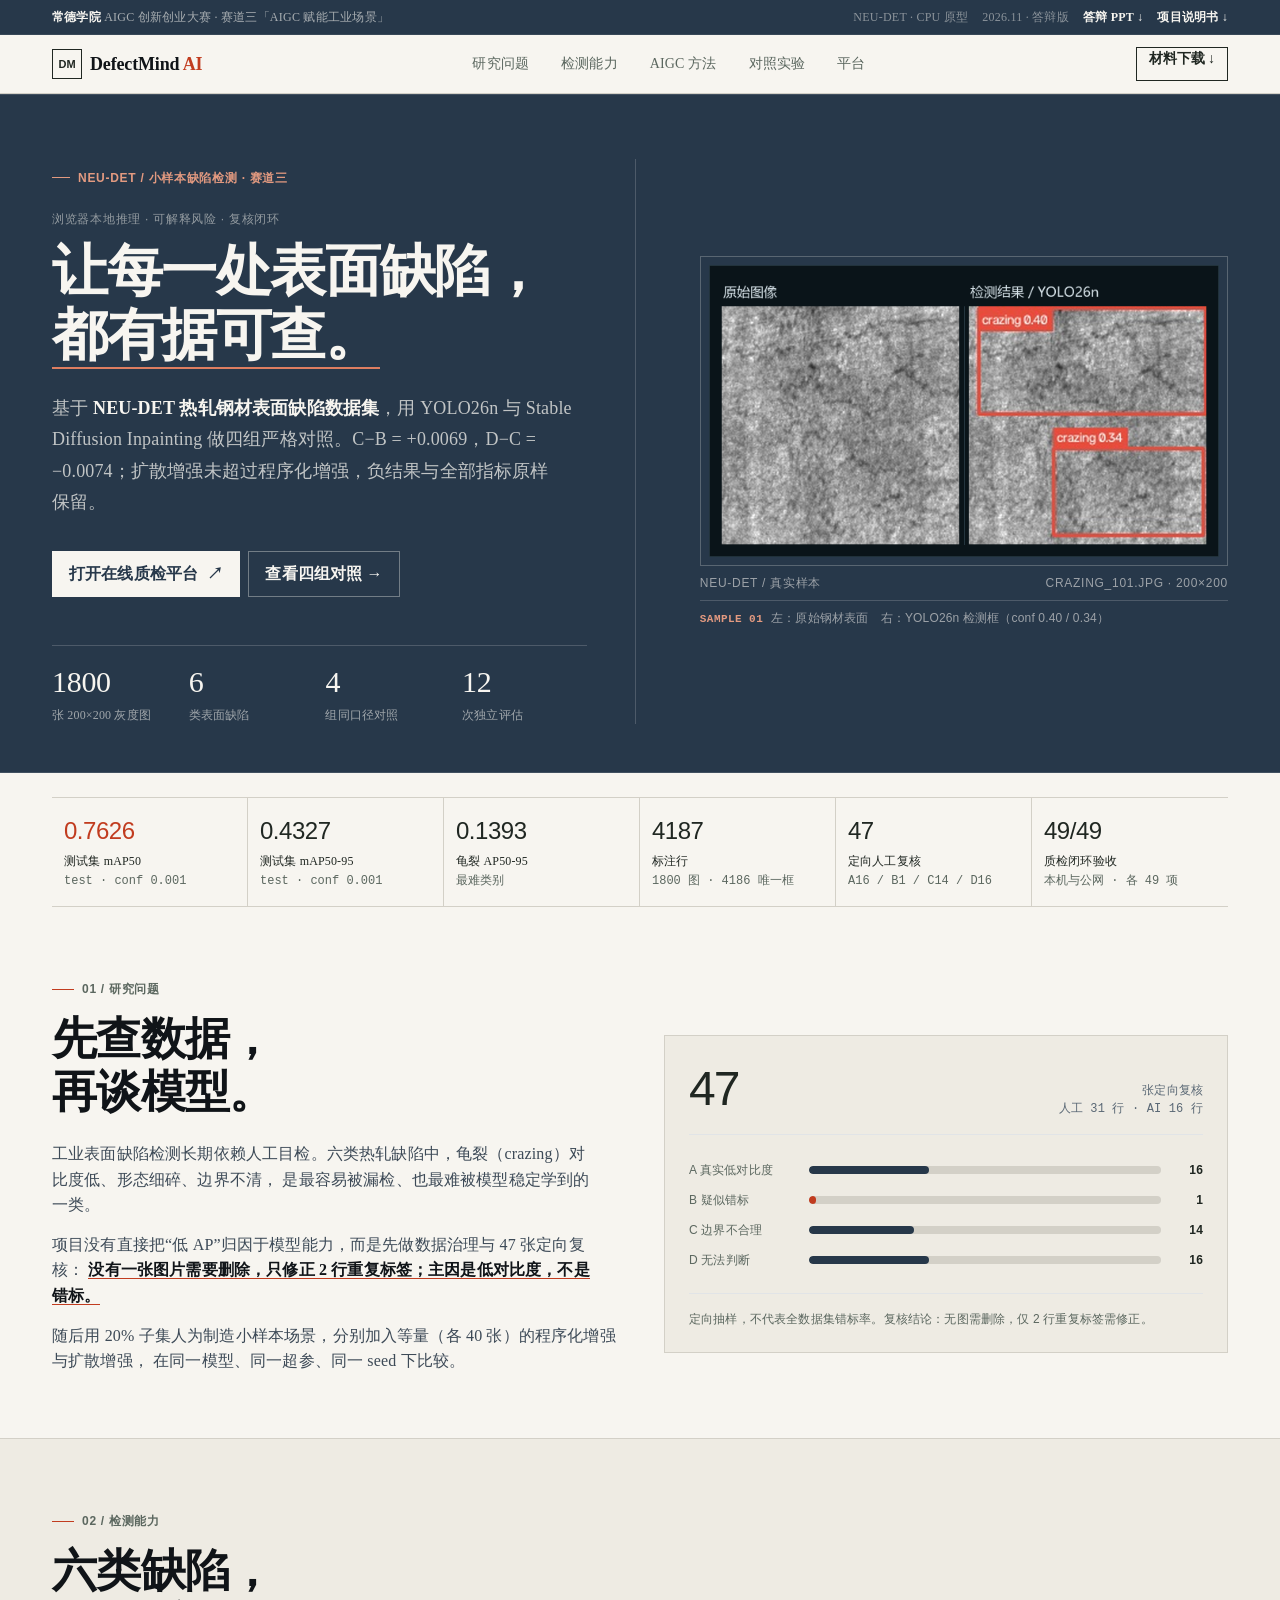
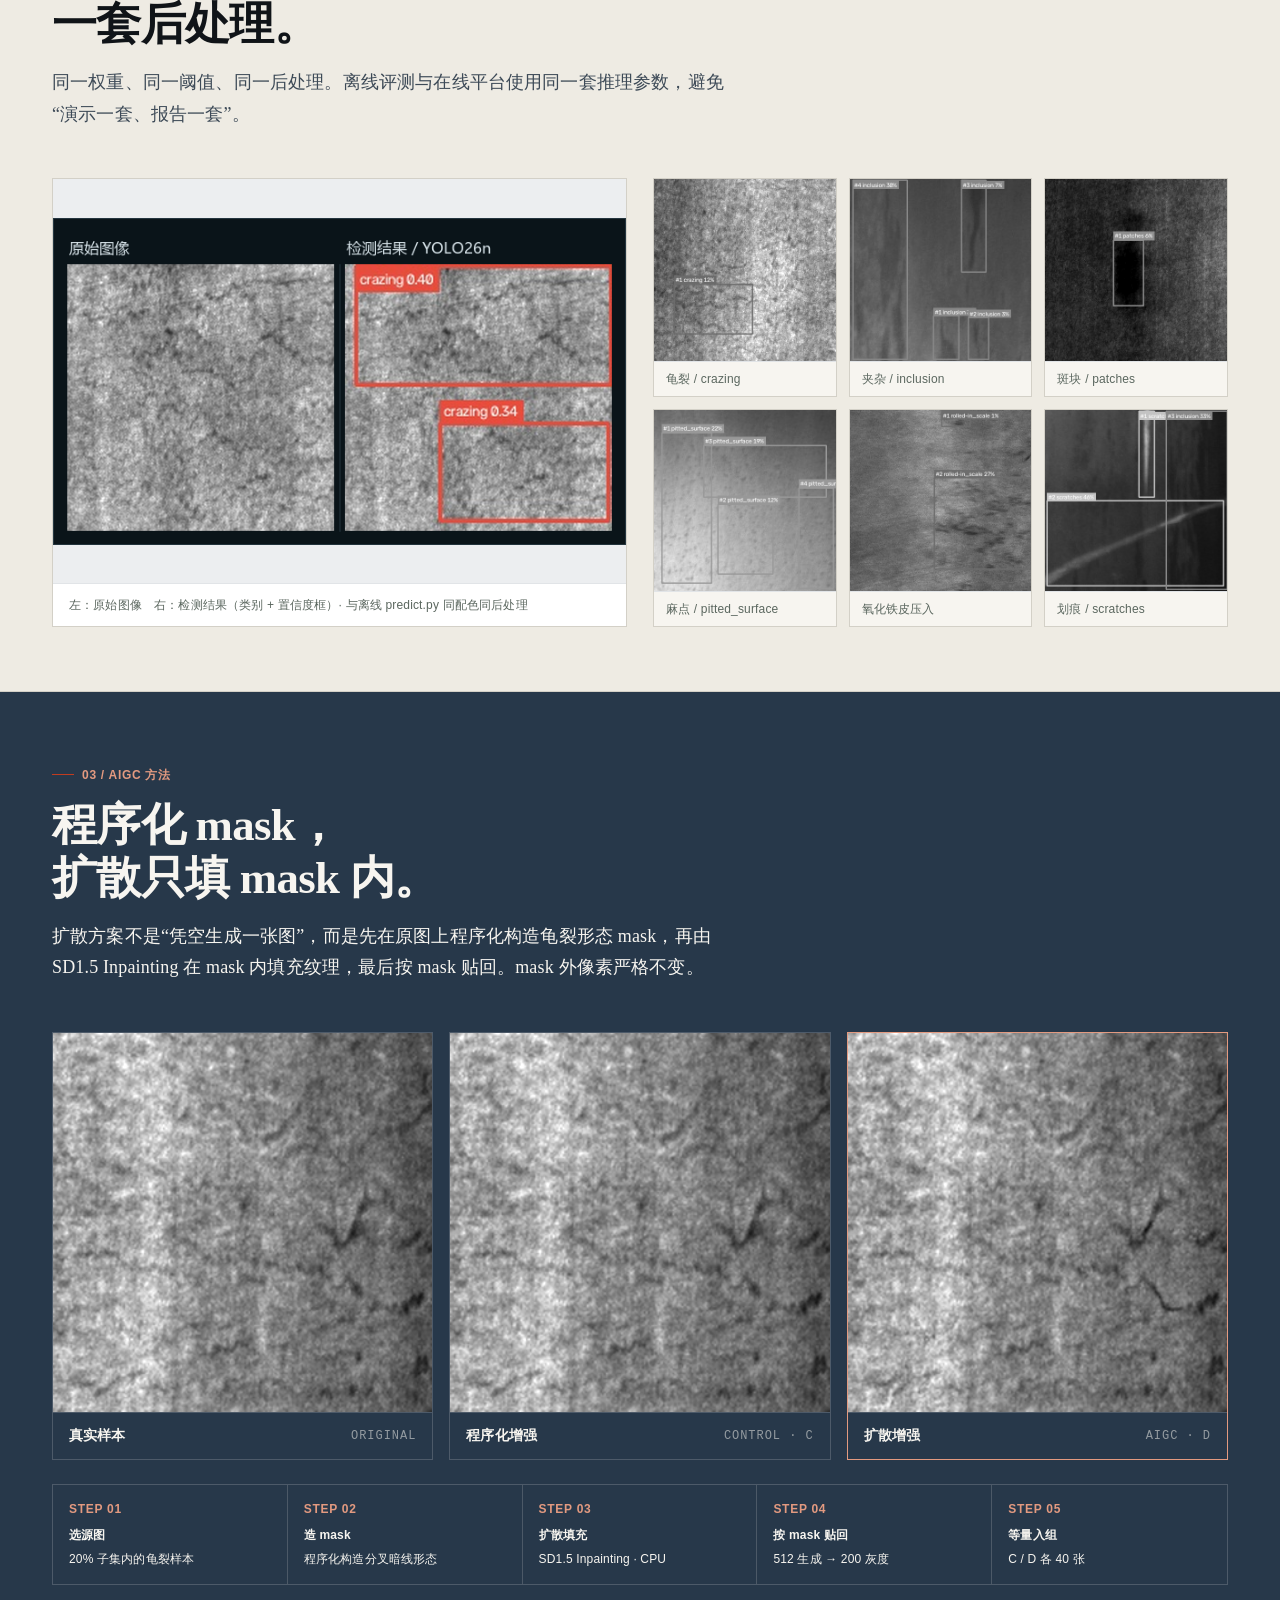
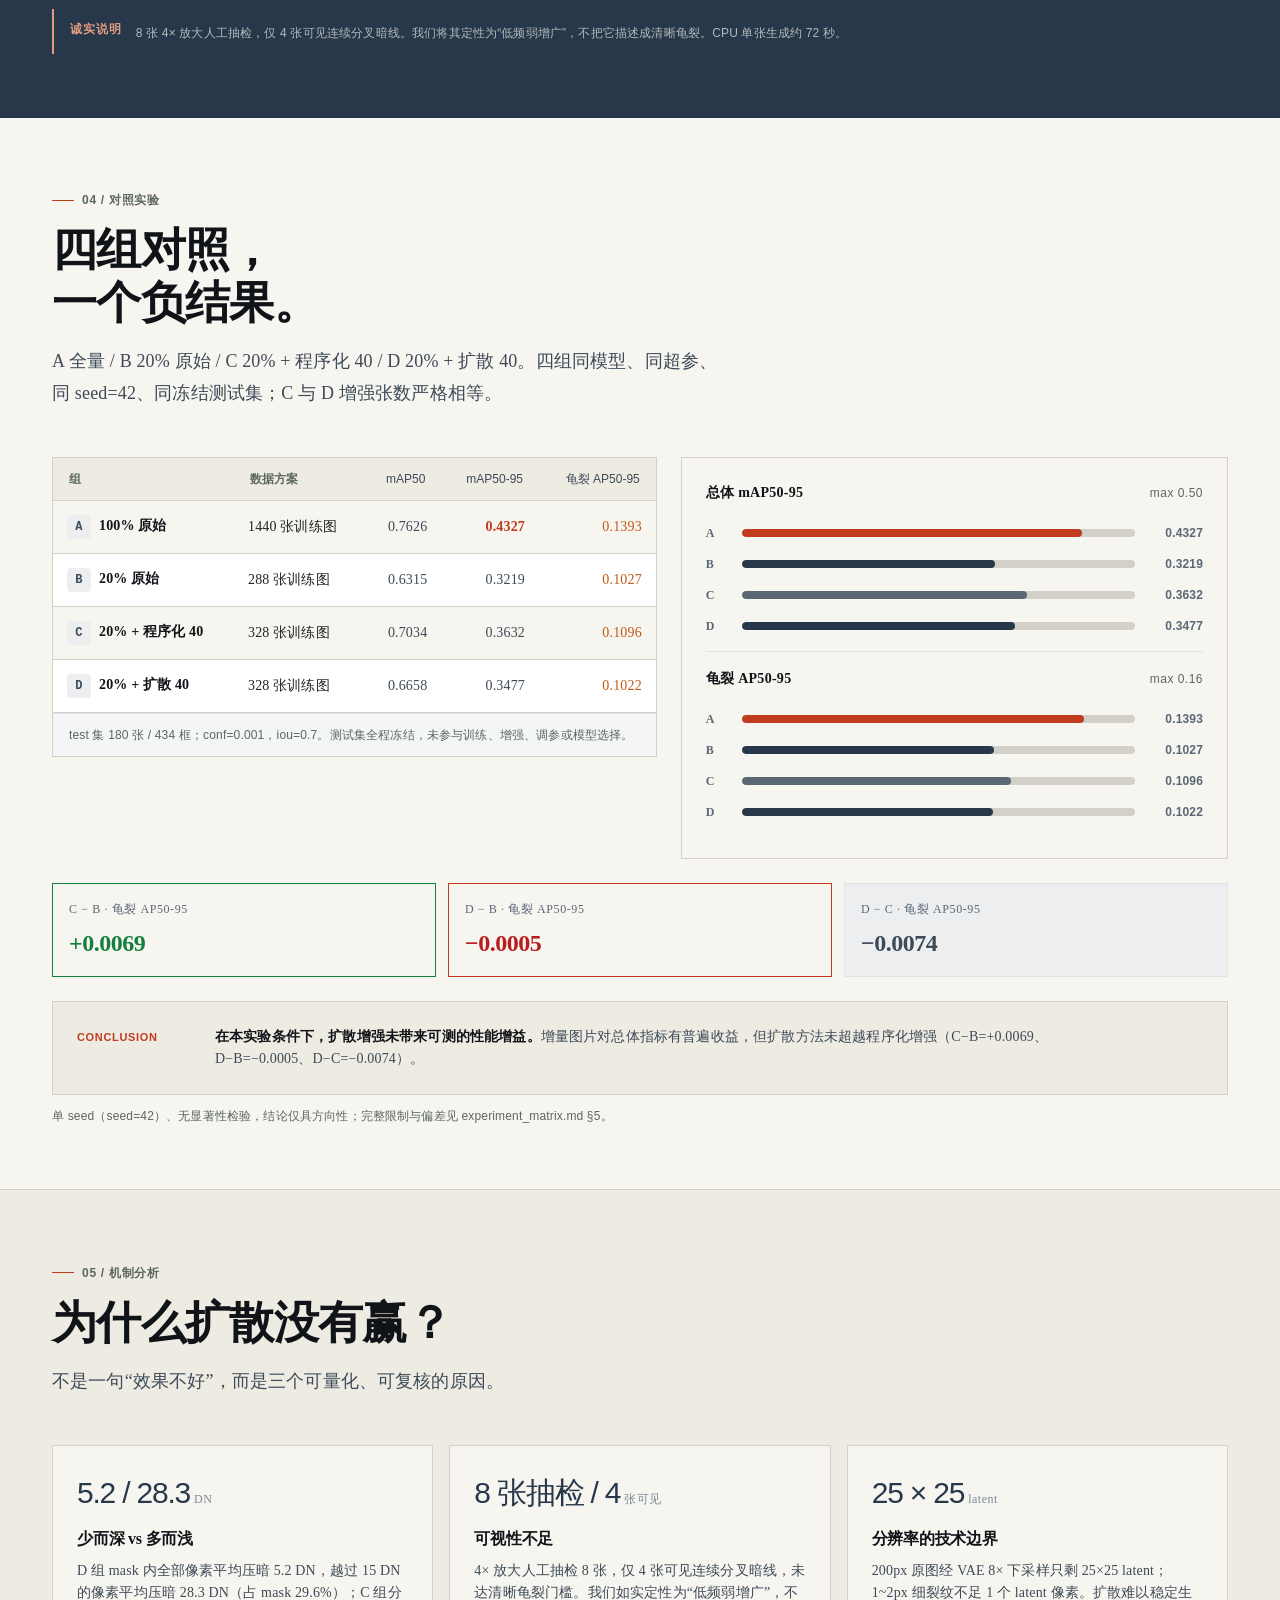
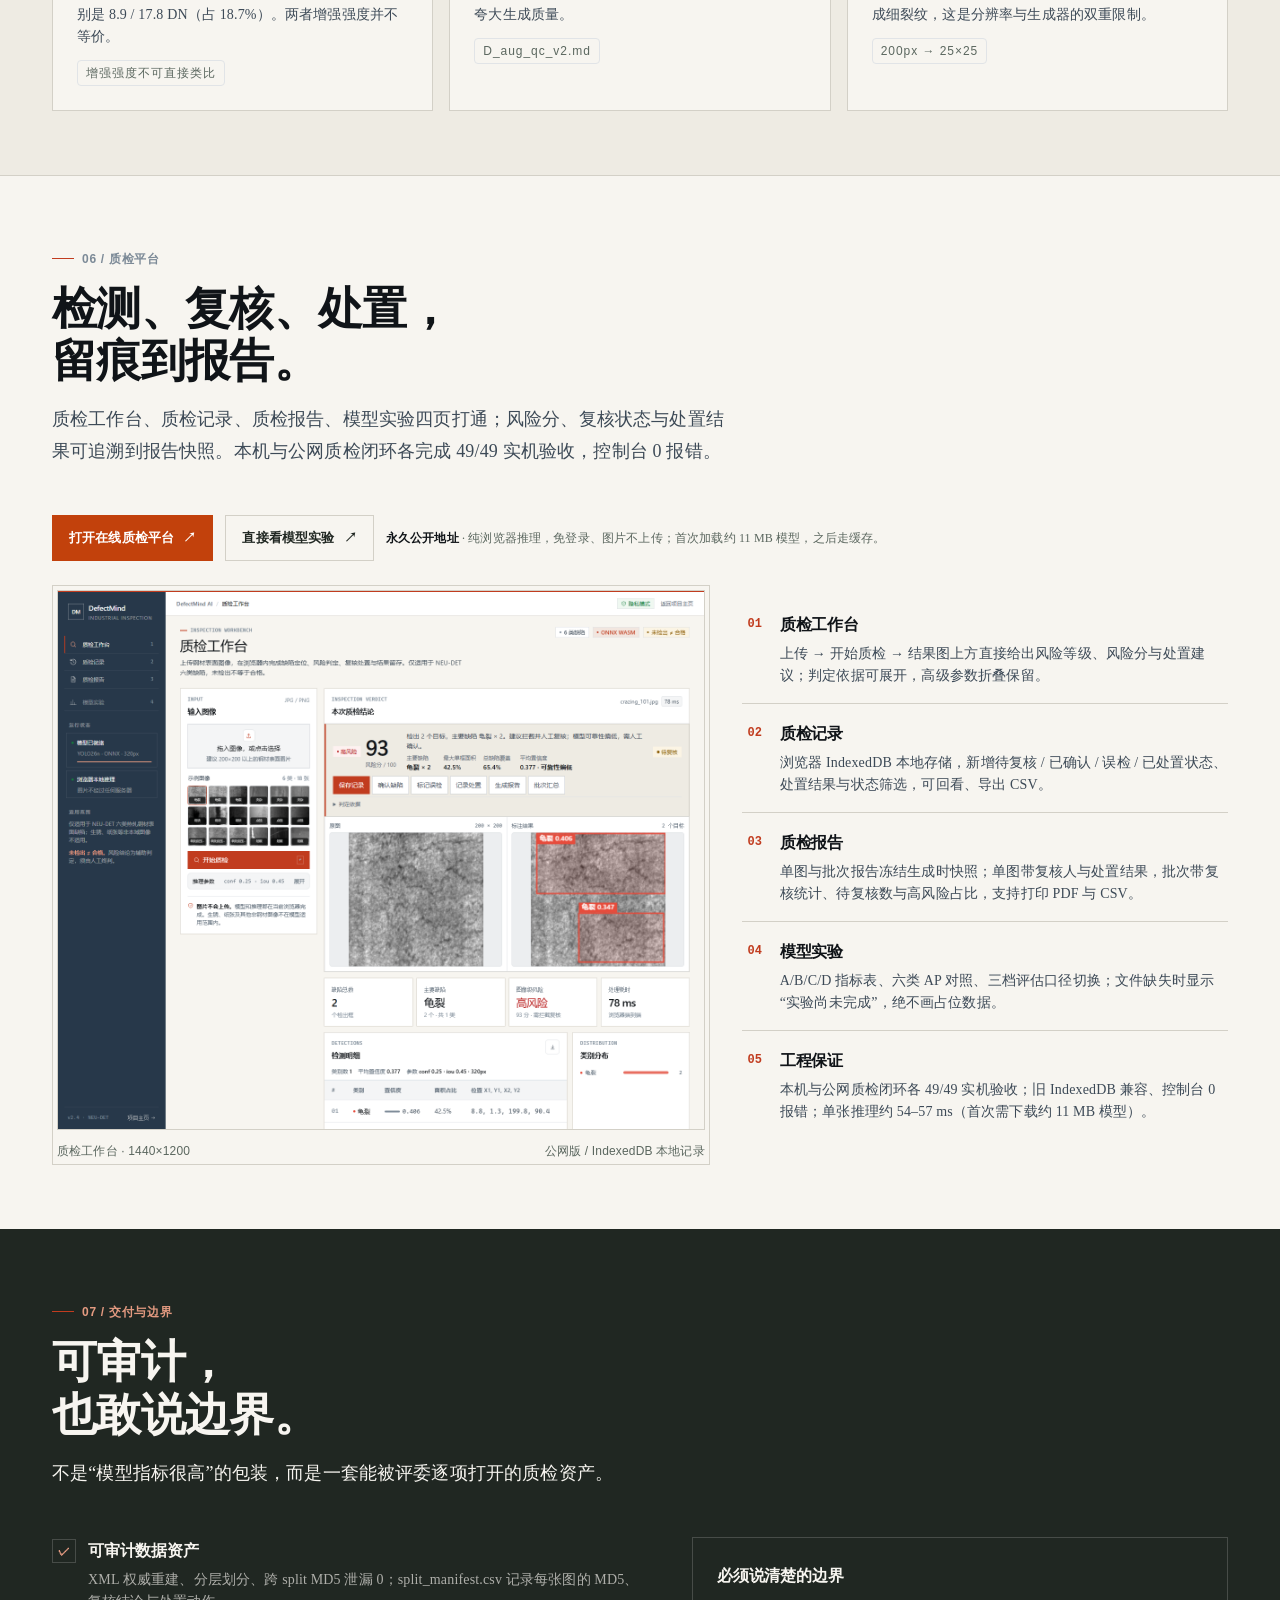
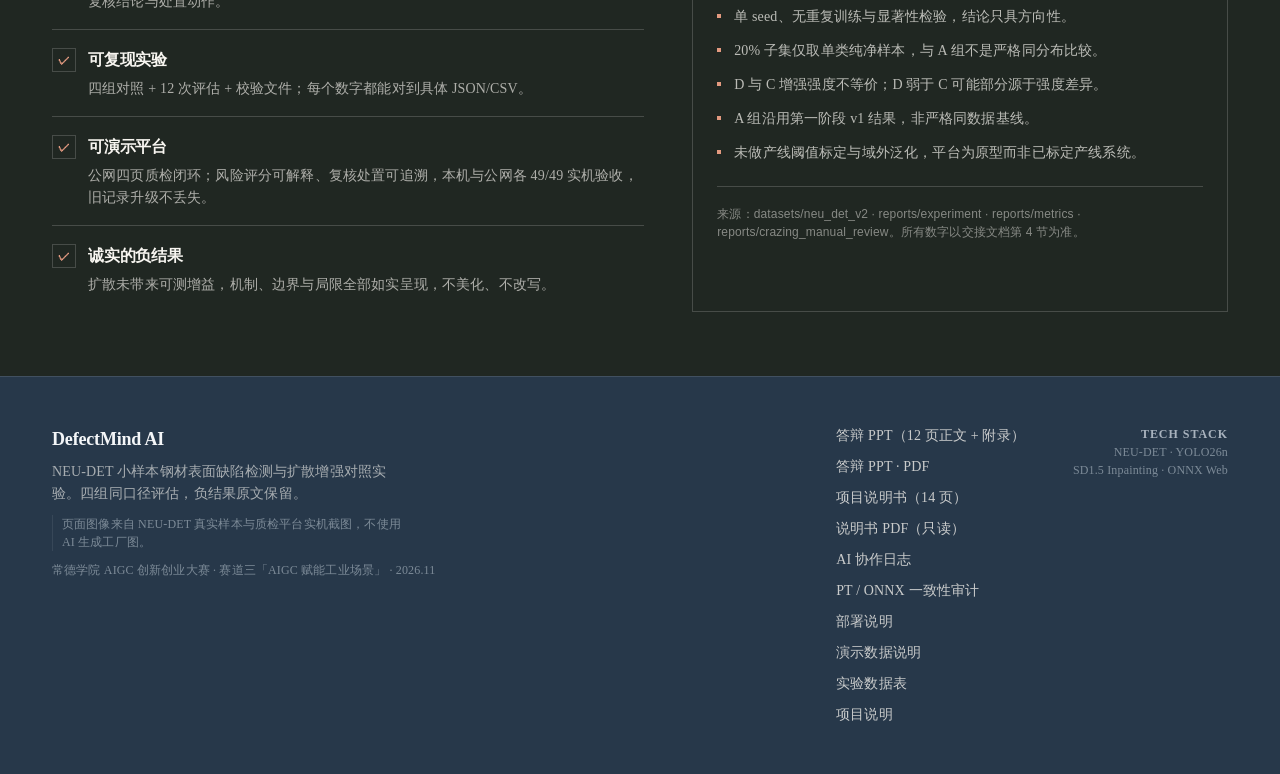
==== commit 4bea2a47: "Update showcase" ====
--- a/index.html
+++ b/index.html
@@ -6,6 +6,7 @@
 <meta name="theme-color" content="#0A0E13">
 <link rel="icon" type="image/png" href="favicon.png">
 <link rel="stylesheet" href="assets/design-tokens.css">
+<link rel="stylesheet" href="assets/editorial-design.css">
 <meta name="description" content="DefectMind AI：NEU-DET 小样本钢材表面缺陷检测与扩散增强对照实验。四组同口径评估，在线质检平台可直接打开。">
 <title>DefectMind AI · 工业表面缺陷检测平台</title>
 <style>
@@ -2240,6 +2241,308 @@
     .btn,.nav-chip,.class-card{transition:none}
   }
 </style>
+<style id="editorial-archive">
+  :root {
+    --ink: var(--dm-graphite);
+    --ink-2: var(--dm-ink-blue);
+    --ink-3: var(--dm-graphite-2);
+    --paper: var(--dm-paper);
+    --paper-2: var(--dm-paper-deep);
+    --white: #FFFFFF;
+    --steel: var(--dm-muted-strong);
+    --steel-2: #8D958D;
+    --line: var(--dm-rule);
+    --line-strong: #A8A69E;
+    --line-dark: var(--dm-rule-dark);
+    --accent: var(--dm-signal);
+    --accent-2: #923018;
+    --cyan: var(--dm-ink-blue);
+    --good: #3F6A50;
+    --text: #202722;
+    --muted: var(--dm-muted-strong);
+    --radius: 2px;
+    --shadow: none;
+    --max: 1240px;
+    --font: "Songti SC", "STSong", "SimSun", "Noto Serif CJK SC", serif;
+    --serif: var(--font);
+    --mono: var(--dm-font-mono);
+  }
+
+  body,
+  body *,
+  body *::before,
+  body *::after {
+    background-image: none !important;
+    box-shadow: none !important;
+  }
+
+  body {
+    background: var(--dm-paper);
+    color: var(--dm-graphite);
+    font-family: var(--font);
+    font-size: var(--dm-fs-16);
+    line-height: 1.72;
+    letter-spacing: .01em;
+  }
+
+  .wrap { max-width: var(--max); padding-left: var(--dm-s-6); padding-right: var(--dm-s-6); }
+  h1, h2, h3, p, .hero-lead, .section-head p, .problem-copy p { font-family: var(--font); }
+  h1, h2, h3 { font-weight: 600; letter-spacing: -.015em; }
+  h2 { font-size: clamp(var(--dm-fs-30), 3.5vw, var(--dm-fs-48)); line-height: 1.18; }
+  h3 { font-size: var(--dm-fs-18); line-height: 1.45; }
+  p { font-size: var(--dm-fs-16); line-height: 1.8; }
+  strong, b { font-weight: 600; color: var(--dm-graphite); }
+  :focus-visible { outline: 2px solid var(--dm-signal); outline-offset: 3px; }
+  ::selection { background: rgba(193, 60, 31, .16); color: var(--dm-graphite); }
+
+  .progress { background: var(--dm-signal); height: 2px; }
+  .site-head { background: var(--dm-ink-blue); border-bottom: 1px solid rgba(255,255,255,.12); }
+  .topline { background: var(--dm-ink-blue); color: rgba(247,245,240,.62); font-size: var(--dm-fs-12); }
+  .topline .wrap { min-height: 34px; padding-top: var(--dm-s-1); padding-bottom: var(--dm-s-1); }
+  .topline-left b, .topline a { color: var(--dm-paper); font-weight: 600; }
+  .topline-meta { color: rgba(247,245,240,.48); }
+
+  .nav { background: var(--dm-paper); border-bottom: 1px solid var(--dm-rule); }
+  .nav .wrap { height: 58px; }
+  .brand { gap: var(--dm-s-2); color: var(--dm-graphite); }
+  .brand-mark {
+    width: 30px; height: 30px; border-radius: 0;
+    border: 1px solid var(--dm-graphite); background: transparent;
+    color: var(--dm-graphite); font-family: var(--dm-font-sans);
+    font-size: var(--dm-fs-11); font-weight: 600;
+  }
+  .brand-name { font-family: var(--font); font-size: var(--dm-fs-18); font-weight: 600; }
+  .brand-name span { color: var(--dm-signal); }
+  .nav-links { gap: var(--dm-s-6); font-family: var(--font); color: var(--dm-muted-strong); font-size: var(--dm-fs-14); }
+  .nav-links a { padding: var(--dm-s-1) 0; }
+  .nav-links a::after { height: 1px; background: var(--dm-signal); }
+  .nav-links a:hover, .nav-links a.active { color: var(--dm-graphite); }
+  .nav-chip {
+    min-height: 34px; padding: 0 var(--dm-s-3);
+    border: 1px solid var(--dm-graphite); border-radius: 0;
+    background: transparent; color: var(--dm-graphite);
+    font-family: var(--font); font-size: var(--dm-fs-14); font-weight: 600;
+  }
+  .nav-chip:hover { background: var(--dm-graphite); color: var(--dm-paper); }
+
+  .hero {
+    padding: var(--dm-s-8) 0 var(--dm-s-7);
+    background: var(--dm-ink-blue); color: var(--dm-paper);
+    border-bottom: 1px solid rgba(255,255,255,.12);
+  }
+  .hero::before, .hero::after { display: none; }
+  .hero-grid {
+    grid-template-columns: minmax(0, 1.05fr) minmax(360px, .95fr);
+    gap: var(--dm-s-8); align-items: stretch;
+  }
+  .hero-copy { max-width: none; border-right: 1px solid var(--dm-rule-dark); padding-right: var(--dm-s-7); }
+  .eyebrow, .hero h1 .hero-pre, .section-label {
+    font-family: var(--dm-font-sans);
+    letter-spacing: .06em; text-transform: none;
+  }
+  .eyebrow { color: #E39A80; font-size: var(--dm-fs-12); }
+  .eyebrow::before { width: 18px; height: 1px; background: #E39A80; }
+  .hero h1 {
+    margin: var(--dm-s-5) 0;
+    color: var(--dm-paper);
+    font-size: clamp(var(--dm-fs-36), 4.4vw, var(--dm-fs-60));
+    line-height: 1.14; font-weight: 600; letter-spacing: -.025em;
+  }
+  .hero h1 .hero-pre {
+    margin-bottom: var(--dm-s-3); color: rgba(247,245,240,.52);
+    font-size: var(--dm-fs-12); font-weight: 500;
+  }
+  .hero h1 em { color: var(--dm-paper); font-style: normal; border-bottom: 2px solid #DE7E61; }
+  .hero-lead {
+    max-width: 640px; color: rgba(247,245,240,.74);
+    font-size: var(--dm-fs-18); line-height: 1.75;
+  }
+  .hero-lead strong { color: var(--dm-paper); font-weight: 600; }
+  .hero-actions { margin-top: var(--dm-s-6); gap: var(--dm-s-2); }
+  .btn, .nav-chip { font-family: var(--font); border-radius: 0; font-weight: 600; }
+  .btn { min-height: 40px; padding: var(--dm-s-2) var(--dm-s-4); }
+  .hero .btn-primary { background: var(--dm-paper); border-color: var(--dm-paper); color: var(--dm-ink-blue); }
+  .hero .btn-primary:hover { background: #FFFFFF; border-color: #FFFFFF; color: var(--dm-ink-blue); }
+  .hero .btn-ghost { border-color: rgba(247,245,240,.36); background: transparent; color: var(--dm-paper); }
+  .hero .btn-ghost:hover { border-color: var(--dm-paper); background: rgba(247,245,240,.08); color: var(--dm-paper); }
+  .hero-meta {
+    grid-template-columns: repeat(4, minmax(0,1fr)); gap: var(--dm-s-3);
+    margin-top: var(--dm-s-7); padding-top: var(--dm-s-4);
+    border-top: 1px solid var(--dm-rule-dark); color: rgba(247,245,240,.58);
+    font-family: var(--font-sans); font-size: var(--dm-fs-12);
+  }
+  .hero-meta b { margin-bottom: var(--dm-s-1); color: var(--dm-paper); font-size: var(--dm-fs-30); line-height: var(--dm-lh-30); font-weight: 500; font-variant-numeric: tabular-nums; }
+  .hero-plate { align-self: stretch; display: flex; flex-direction: column; justify-content: center; }
+  .hero-plate-frame { padding: var(--dm-s-2); border: 1px solid rgba(247,245,240,.24); border-radius: 0; background: transparent; }
+  .hero-plate-frame img { border-radius: 0; }
+  .hero-plate-cap, .hero-plate-note {
+    font-family: var(--dm-font-sans); color: rgba(247,245,240,.56);
+    font-size: var(--dm-fs-12); line-height: var(--dm-lh-12);
+  }
+  .hero-plate-cap { padding-top: var(--dm-s-2); }
+  .hero-plate-note { margin-top: var(--dm-s-2); padding-top: var(--dm-s-2); border-top: 1px solid var(--dm-rule-dark); }
+  .hero-plate-note b { color: #E39A80; font-size: var(--dm-fs-11); letter-spacing: .04em; }
+
+  .metric-band { margin-top: 0; padding: var(--dm-s-5) 0 0; background: var(--dm-paper); }
+  .metric-card {
+    display: grid; grid-template-columns: repeat(6, minmax(0,1fr));
+    border: 0; border-top: 1px solid var(--dm-rule); border-bottom: 1px solid var(--dm-rule);
+    border-radius: 0; background: transparent; overflow: hidden;
+  }
+  .metric { padding: var(--dm-s-4) var(--dm-s-3); border-right: 1px solid var(--dm-rule); background: transparent; }
+  .metric:last-child { border-right: 0; }
+  .metric b {
+    color: var(--dm-graphite); font-family: var(--dm-font-sans);
+    font-size: var(--dm-fs-24); line-height: var(--dm-lh-24); font-weight: 500; letter-spacing: -.02em;
+  }
+  .metric:first-child b { color: var(--dm-signal); }
+  .metric span { margin-top: var(--dm-s-1); color: var(--dm-graphite); font-family: var(--font); font-size: var(--dm-fs-12); }
+  .metric small { margin-top: 2px; color: var(--dm-muted-strong); font-family: var(--dm-font-mono); font-size: var(--dm-fs-12); letter-spacing: 0; }
+
+  .problem, .detect, .aigc, .results, .mechanism, .platform, .delivery { padding: var(--dm-s-8) 0; }
+  .problem, .results, .platform { background: var(--dm-paper); }
+  .detect, .mechanism { background: var(--dm-paper-deep); border-top: 1px solid var(--dm-rule); border-bottom: 1px solid var(--dm-rule); }
+  .aigc { background: var(--dm-ink-blue); color: var(--dm-paper); }
+  .delivery { background: var(--dm-graphite); color: var(--dm-paper); }
+  .section-label {
+    margin-bottom: var(--dm-s-4); color: var(--dm-muted-strong);
+    font-size: var(--dm-fs-12); font-weight: 600;
+  }
+  .section-label::before { width: 22px; height: 1px; background: var(--dm-signal); }
+  .section-head { max-width: 760px; margin-bottom: var(--dm-s-7); }
+  .section-head p { margin-top: var(--dm-s-4); font-size: var(--dm-fs-18); line-height: 1.75; }
+  .split { gap: var(--dm-s-7); }
+  .problem-copy p { margin-top: var(--dm-s-4); font-size: var(--dm-fs-16); }
+  .problem-copy strong { border-bottom: 1px solid var(--dm-signal); }
+
+  .review-panel {
+    padding: var(--dm-s-5); border: 1px solid var(--dm-rule); border-radius: 0;
+    background: var(--dm-paper-deep); box-shadow: none;
+  }
+  .review-top b { color: var(--dm-graphite); font-family: var(--dm-font-sans); font-size: var(--dm-fs-48); font-weight: 500; }
+  .review-row, .review-row label, .review-row b, .review-note,
+  .pipe-step small, .pipe-step b, .pipe-step span, .aigc-note b, .aigc-note p {
+    font-family: var(--dm-font-sans); font-size: var(--dm-fs-12);
+  }
+  .review-row label, .review-note { color: var(--dm-muted-strong); }
+  .review-row b { color: var(--dm-graphite); }
+  .review-track { background: var(--dm-rule); }
+  .review-fill, .review-fill.b, .review-fill.c, .review-fill.d { background: var(--dm-ink-blue); }
+  .review-fill.b { background: var(--dm-signal); }
+  .demo-panel, .class-card, .chart-panel, .table-wrap, .delta, .conclusion, .reason, .limit-panel, .platform-shot {
+    border-radius: 0; border-color: var(--dm-rule); background: var(--dm-paper); box-shadow: none;
+  }
+  .demo-cap, .class-card div, .table-note, .chart-title span, .bar-val, .footnote, .reason .tag {
+    font-family: var(--dm-font-sans); font-size: var(--dm-fs-12); color: var(--dm-muted-strong);
+  }
+  .class-card img { filter: grayscale(1) contrast(1.04); }
+  .class-card:hover { border-color: var(--dm-signal); transform: none; box-shadow: none; }
+
+  .aigc h2, .aigc h3, .aigc p, .aigc .section-head p, .aigc .section-label { color: var(--dm-paper); }
+  .aigc .section-label { color: #E39A80; }
+  .aigc .compare-card { border-color: var(--dm-rule-dark); background: transparent; border-radius: 0; }
+  .aigc .compare-card img { filter: grayscale(1) contrast(1.05); }
+  .aigc .compare-card .cap { border-top-color: var(--dm-rule-dark); background: transparent; }
+  .aigc .compare-card .cap b { color: var(--dm-paper); font-family: var(--font); font-size: var(--dm-fs-14); }
+  .aigc .compare-card .cap span { color: rgba(247,245,240,.52); font-family: var(--dm-font-mono); }
+  .aigc .compare-card.is-d { border-color: #E39A80; }
+  .pipeline { border-color: var(--dm-rule-dark); background: transparent; border-radius: 0; }
+  .pipe-step { border-right-color: var(--dm-rule-dark); background: transparent; }
+  .pipe-step b, .pipe-step span { color: var(--dm-paper); }
+  .pipe-step small { color: #E39A80; font-weight: 600; letter-spacing: .06em; text-transform: none; }
+  .aigc-note { border-left: 2px solid #E39A80; background: transparent; }
+  .aigc-note b { color: #E39A80; }
+  .aigc-note p { color: rgba(247,245,240,.68); }
+
+  thead th { background: var(--dm-paper-deep); border-bottom-color: var(--dm-rule); color: var(--dm-muted-strong); font-family: var(--dm-font-sans); font-size: var(--dm-fs-12); text-transform: none; letter-spacing: 0; }
+  td { border-bottom-color: var(--dm-rule); color: var(--dm-graphite); font-family: var(--font); font-size: var(--dm-fs-14); }
+  tbody tr:first-child td:nth-child(4) { color: var(--dm-signal); }
+  .bar-track { background: var(--dm-rule); }
+  .bar-fill, .bar-fill.b, .bar-fill.d { background: var(--dm-ink-blue); }
+  .bar-fill.a { background: var(--dm-signal); }
+  .delta.up, .delta.down { background: var(--dm-paper); }
+  .delta.up { border-color: var(--dm-ok); }
+  .delta.down { border-color: var(--dm-signal); }
+  .conclusion { background: var(--dm-paper-deep); }
+  .conclusion .mark { color: var(--dm-signal); font-family: var(--dm-font-sans); text-transform: none; letter-spacing: .06em; }
+  .reason .big { color: var(--dm-ink-blue); font-family: var(--dm-font-sans); font-size: var(--dm-fs-30); font-weight: 500; }
+  .reason h3, .reason p { font-family: var(--font); }
+
+  .platform .platform-cta .btn-ghost { border-color: var(--dm-rule); background: transparent; color: var(--dm-graphite); }
+  .platform .platform-cta .btn-ghost:hover { border-color: var(--dm-signal); background: transparent; color: var(--dm-signal); }
+  .cta-note { font-family: var(--font); font-size: var(--dm-fs-12); color: var(--dm-muted-strong); }
+  .platform-shot { padding: var(--dm-s-1); background: var(--dm-paper); }
+  .platform-shot img { border: 1px solid var(--dm-rule); border-radius: 0; }
+  .platform-shot figcaption { color: var(--dm-muted-strong); font-family: var(--dm-font-sans); font-size: var(--dm-fs-12); }
+  .feature { grid-template-columns: 26px 1fr; border-top-color: var(--dm-rule); }
+  .feature .idx {
+    width: 26px; height: 26px; border: 0; border-radius: 0;
+    background: transparent; color: var(--dm-signal);
+    font-family: var(--dm-font-mono); font-size: var(--dm-fs-12);
+  }
+  .feature h3 { font-family: var(--font); font-size: var(--dm-fs-16); }
+  .feature p { font-family: var(--font); font-size: var(--dm-fs-14); }
+
+  .delivery h2, .delivery h3, .delivery p, .delivery .section-head p { color: var(--dm-paper); }
+  .delivery .section-label { color: #E39A80; }
+  .deliver-item { border-top-color: var(--dm-rule-dark); }
+  .deliver-item .check { border-color: var(--dm-rule-dark); background: transparent; color: #E39A80; border-radius: 0; }
+  .deliver-item p { color: rgba(247,245,240,.66); font-family: var(--font); font-size: var(--dm-fs-14); }
+  .limit-panel { background: transparent; border-color: var(--dm-rule-dark); }
+  .limit-panel h3 { color: var(--dm-paper); font-family: var(--font); }
+  .limit-panel li { color: rgba(247,245,240,.72); font-family: var(--font); font-size: var(--dm-fs-14); }
+  .limit-panel li::before { background: #E39A80; border-radius: 0; }
+  .limit-panel .bottom { border-top-color: var(--dm-rule-dark); color: rgba(247,245,240,.48); font-family: var(--dm-font-sans); }
+
+  footer { background: var(--dm-ink-blue); border-top-color: rgba(255,255,255,.12); }
+  footer b, footer p, footer span, footer a, .foot-stack { font-family: var(--font); }
+  footer .foot-brand b { font-family: var(--font); font-size: var(--dm-fs-18); font-weight: 600; }
+  footer .foot-brand p { color: rgba(247,245,240,.62); font-size: var(--dm-fs-14); }
+  footer .foot-links a { color: rgba(247,245,240,.78); font-size: var(--dm-fs-14); }
+  footer .foot-links a:hover { color: #E39A80; }
+  .to-top { border-radius: 0; border-color: var(--dm-rule); background: var(--dm-paper); color: var(--dm-graphite); }
+  .to-top:hover { background: var(--dm-signal); border-color: var(--dm-signal); color: #FFFFFF; }
+  html.js [data-reveal] { transform: none; transition: opacity .35s ease; }
+
+  @media (max-width: 1100px) {
+    .hero-grid { grid-template-columns: 1fr; gap: var(--dm-s-6); }
+    .hero-copy { max-width: none; border-right: 0; border-bottom: 1px solid var(--dm-rule-dark); padding-right: 0; padding-bottom: var(--dm-s-6); }
+    .hero-plate { max-width: 720px; }
+  }
+
+  @media (max-width: 760px) {
+    .wrap { padding-left: var(--dm-s-4); padding-right: var(--dm-s-4); }
+    .topline .wrap { min-height: 34px; flex-wrap: wrap; gap: var(--dm-s-2); }
+    .nav .wrap { height: auto; min-height: 58px; flex-wrap: wrap; padding-top: var(--dm-s-2); padding-bottom: var(--dm-s-2); gap: var(--dm-s-2); }
+    .nav-links { order: 3; width: 100%; gap: var(--dm-s-4); overflow-x: auto; white-space: nowrap; }
+    .nav-chip { min-height: 32px; font-size: var(--dm-fs-12); }
+    .hero { padding: var(--dm-s-7) 0; }
+    .hero h1 { font-size: var(--dm-fs-36); line-height: var(--dm-lh-36); }
+    .hero-lead { font-size: var(--dm-fs-16); }
+    .hero-actions { display: grid; grid-template-columns: 1fr; }
+    .hero-meta { grid-template-columns: repeat(2, minmax(0,1fr)); margin-top: var(--dm-s-6); }
+    .metric-card { grid-template-columns: repeat(2, minmax(0,1fr)); border-top: 0; }
+    .metric { border-bottom: 1px solid var(--dm-rule); padding: var(--dm-s-3); }
+    .metric:nth-child(2n) { border-right: 0; }
+    .metric:nth-last-child(-n+2) { border-bottom: 0; }
+    .problem, .detect, .aigc, .results, .mechanism, .platform, .delivery { padding: var(--dm-s-7) 0; }
+    .section-head { margin-bottom: var(--dm-s-5); }
+    .section-head p { font-size: var(--dm-fs-16); }
+    .table-wrap { border: 1px solid var(--dm-rule); background: var(--dm-paper); }
+    .class-grid, .compare-grid, .pipeline, .delta-grid, .reason-grid { grid-template-columns: 1fr; }
+    .pipe-step { border-right: 0; border-bottom: 1px solid var(--dm-rule-dark); }
+    .pipe-step:last-child { border-bottom: 0; }
+    .platform-cta .btn { flex: 1 1 100%; }
+    .cta-note { width: 100%; max-width: none; }
+  }
+
+  @media (max-width: 480px) {
+    .hero h1 { font-size: var(--dm-fs-36); }
+    .hero-meta { grid-template-columns: 1fr 1fr; }
+    .metric-card { grid-template-columns: 1fr 1fr; }
+    .hero-plate-cap span:last-child { display: none; }
+  }
+</style>
 </head>
 <body>
 
--- a/assets/editorial-design.css
+++ b/assets/editorial-design.css
@@ -0,0 +1,11 @@
+:root {
+  --dm-paper: #F7F5F0;
+  --dm-paper-deep: #EEEBE3;
+  --dm-graphite: #202722;
+  --dm-graphite-2: #2E3730;
+  --dm-rule: #D3D0C7;
+  --dm-rule-dark: rgba(247, 245, 240, .18);
+  --dm-ink-blue: #27384A;
+  --dm-signal: #C13C1F;
+  --dm-muted-strong: #5B675F;
+}
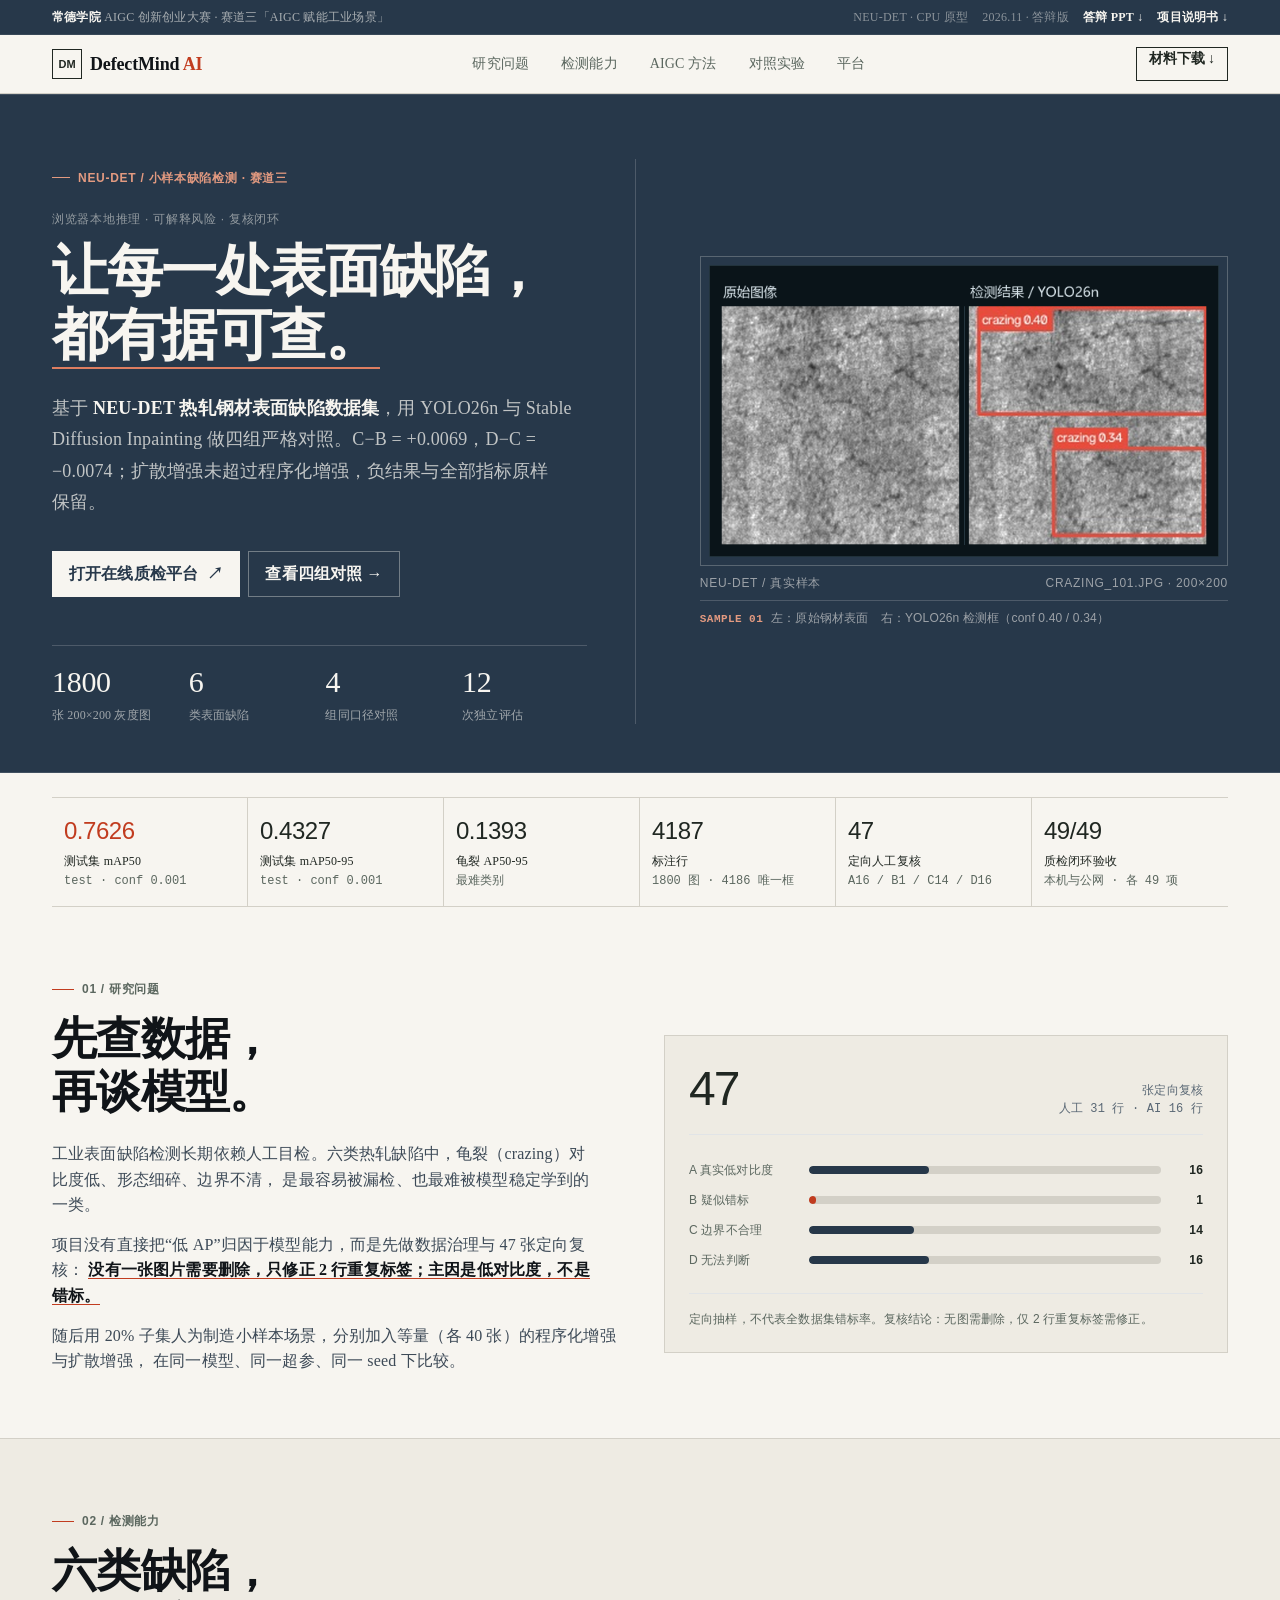
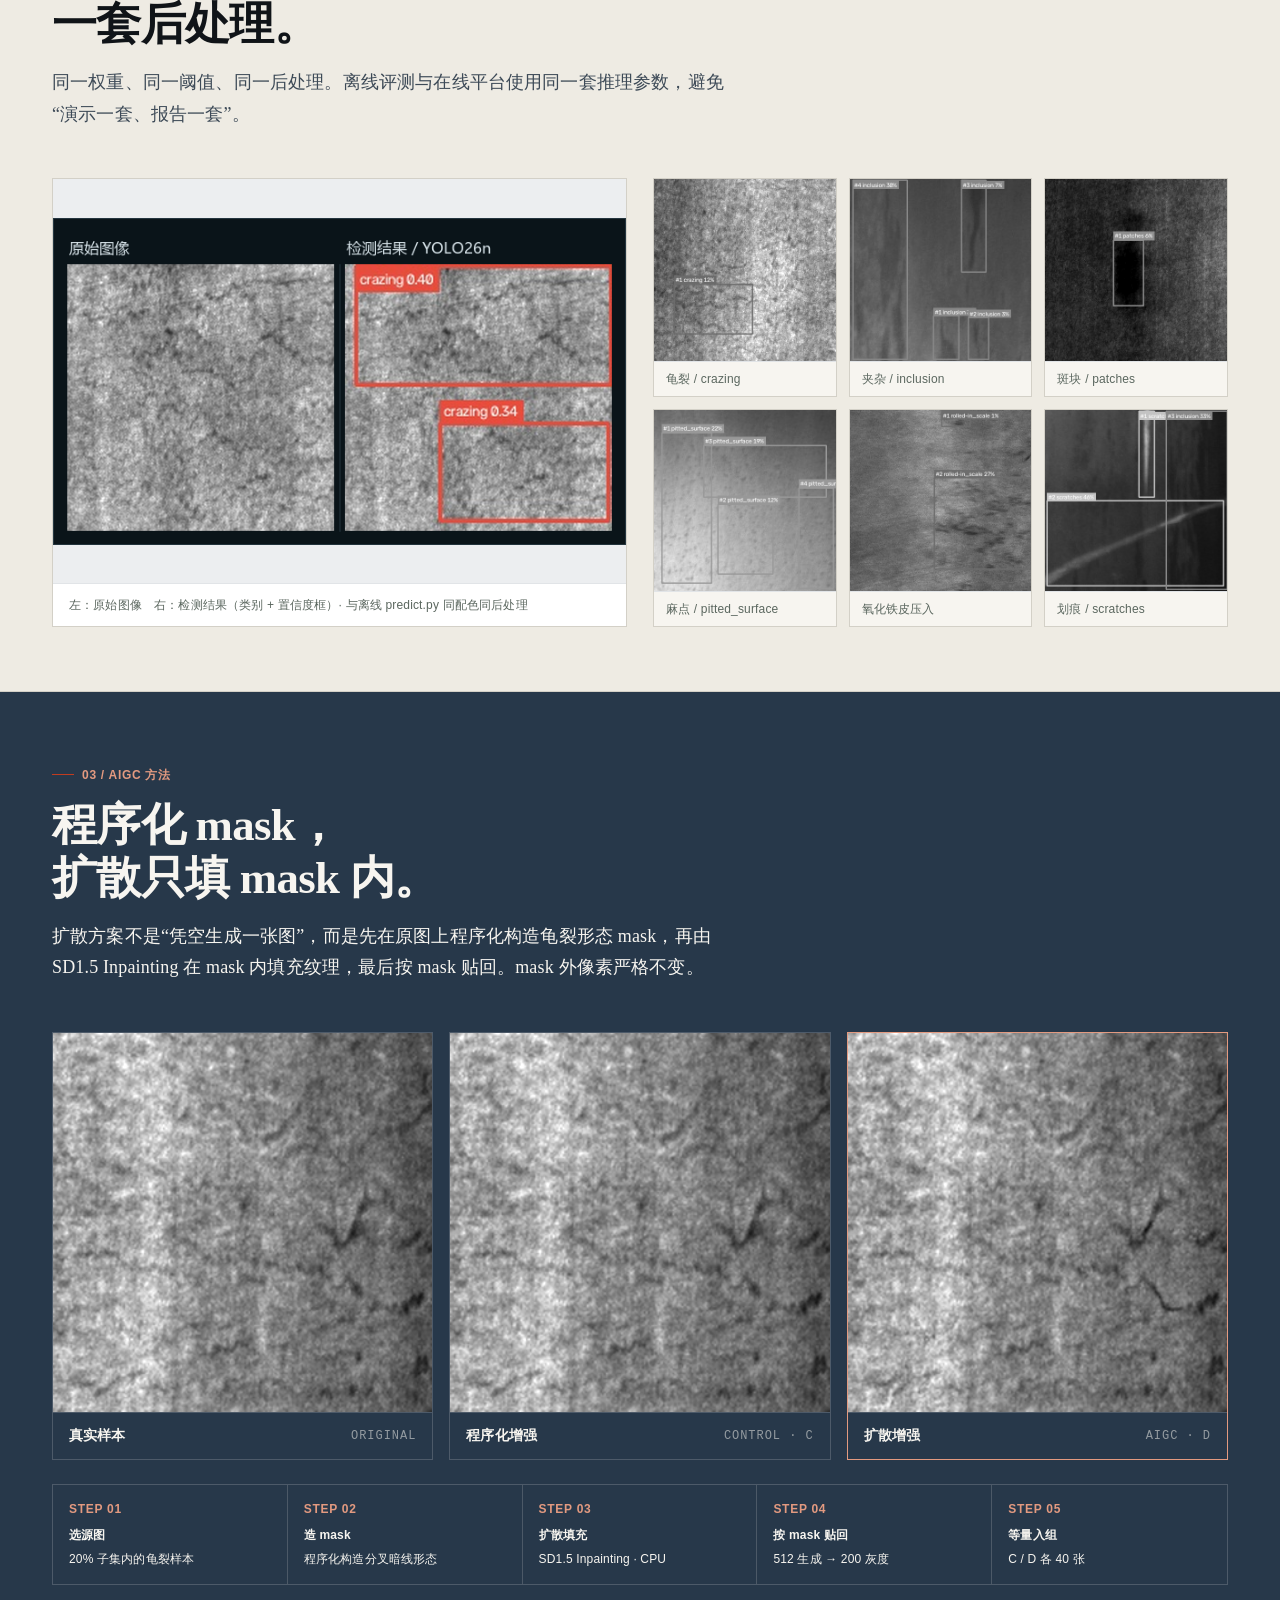
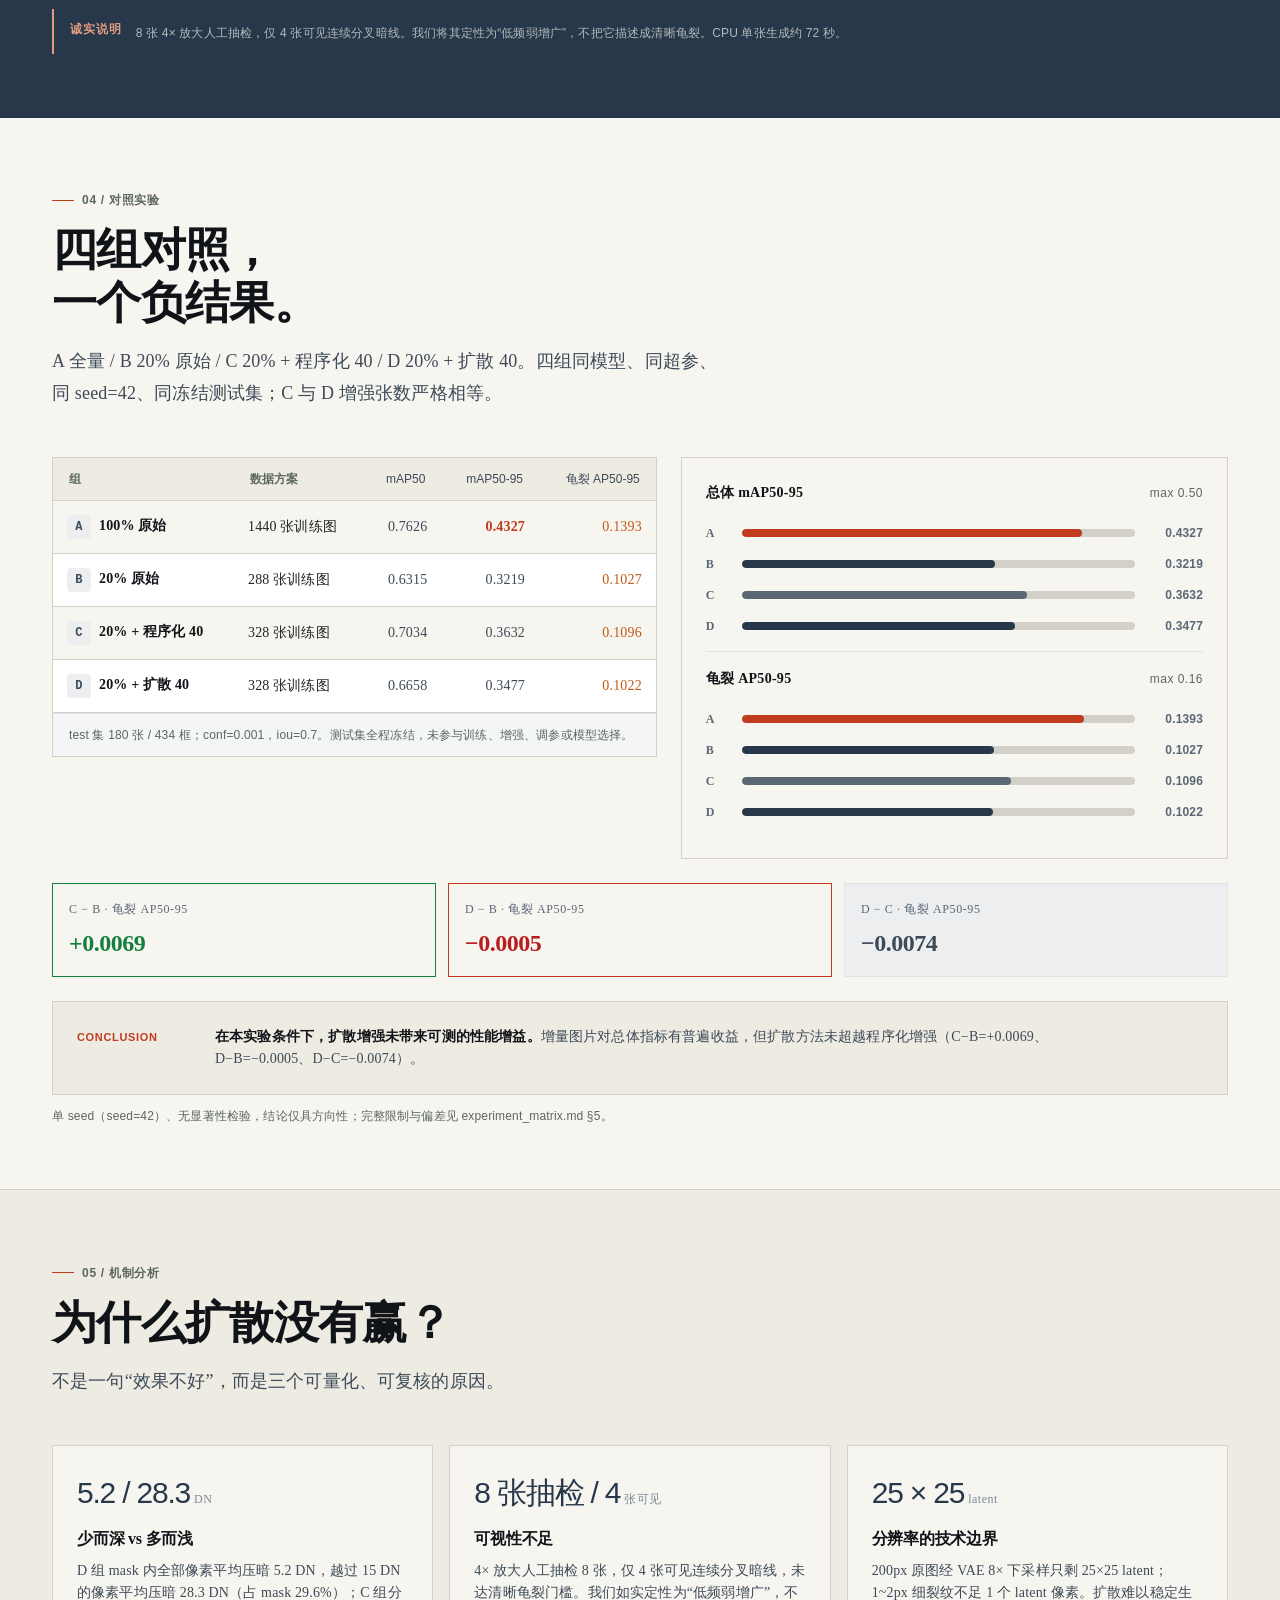
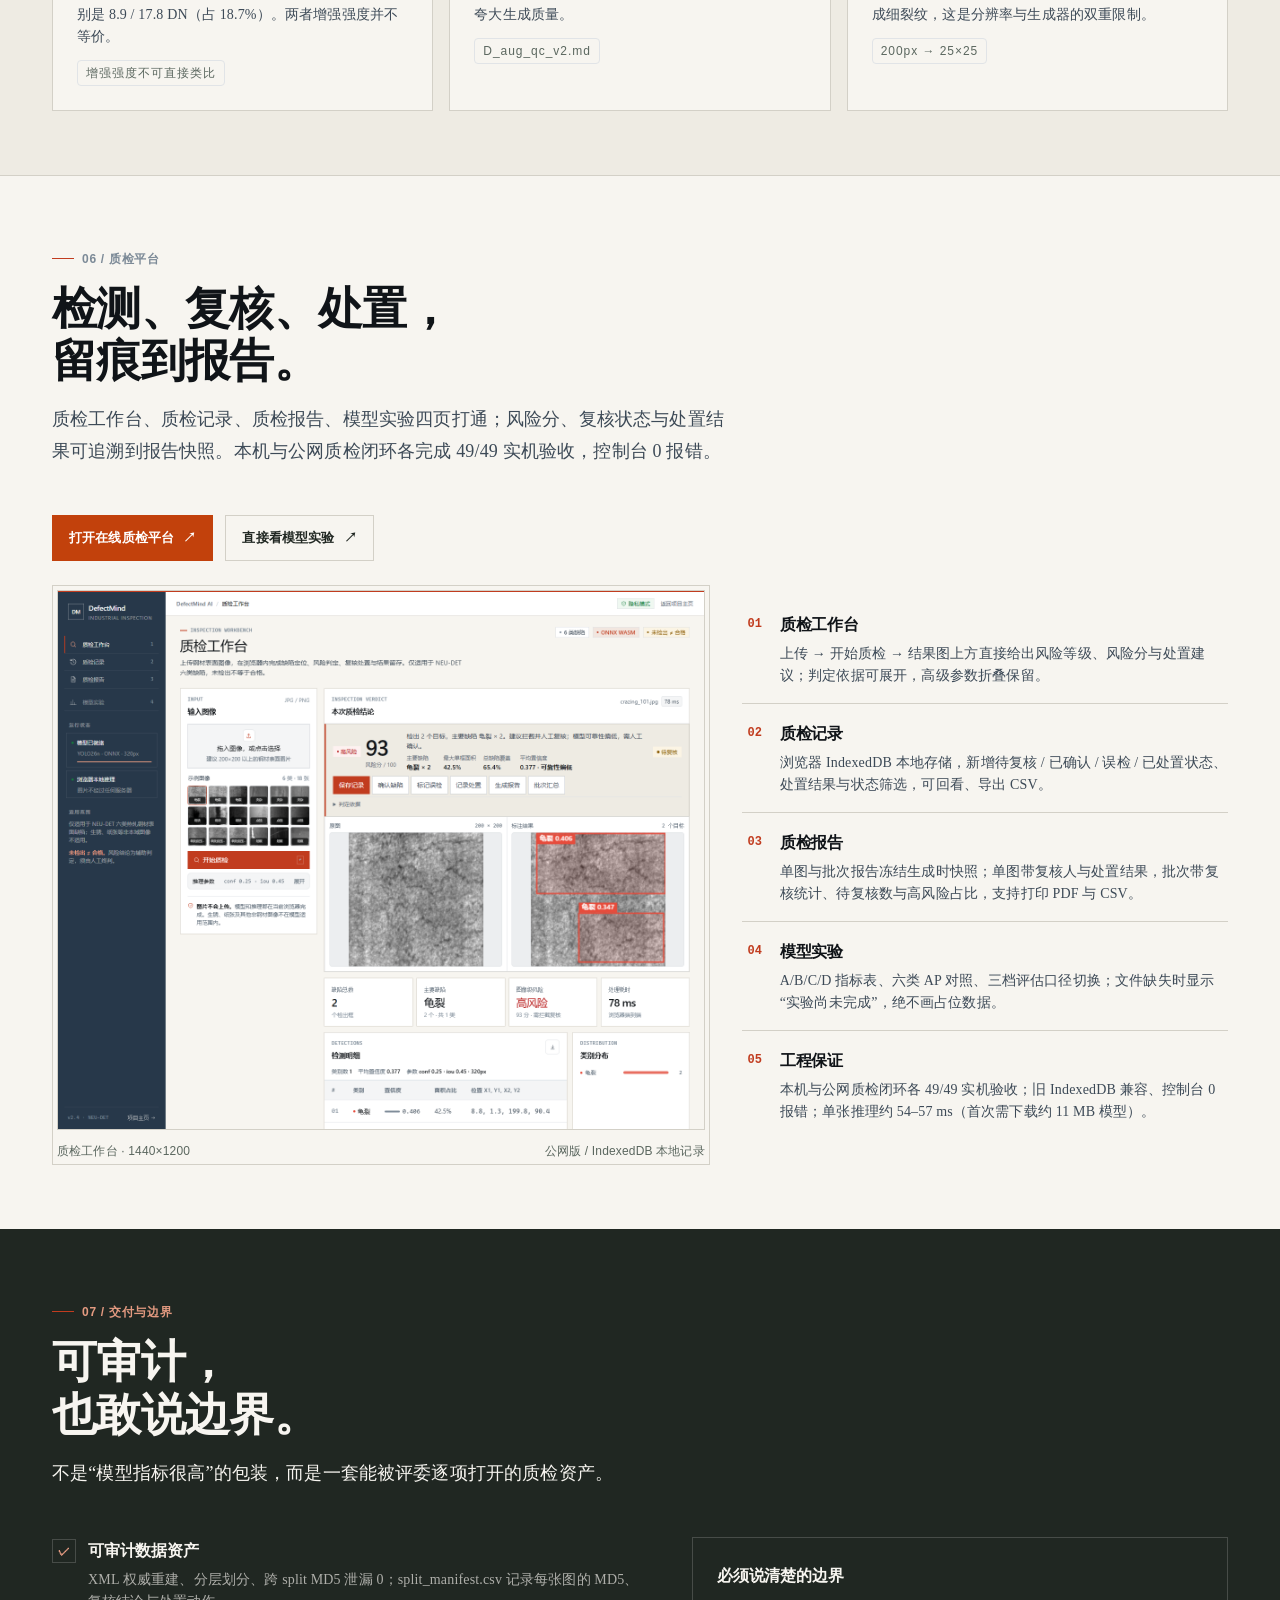
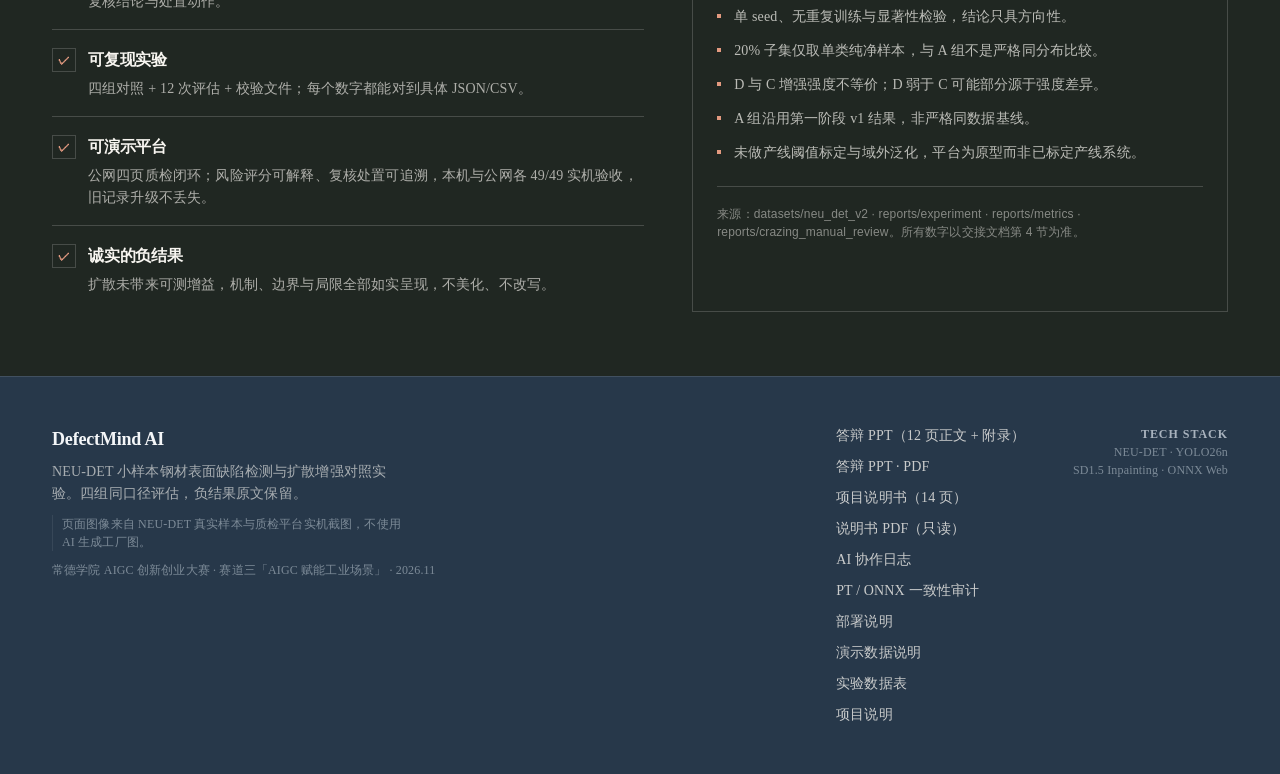
==== commit 82e49b34: "Update showcase" ====
--- a/index.html
+++ b/index.html
@@ -2812,7 +2812,6 @@
     <div class="platform-cta" data-reveal>
       <a class="btn btn-primary" href="platform/" target="_blank" rel="noopener">打开在线质检平台 <span aria-hidden="true">↗</span></a>
       <a class="btn btn-ghost" href="platform/#compare" target="_blank" rel="noopener">直接看模型实验 <span aria-hidden="true">↗</span></a>
-      <span class="cta-note"><b>永久公开地址</b> · 纯浏览器推理，免登录、图片不上传；首次加载约 11 MB 模型，之后走缓存。</span>
     </div>
     <div class="platform-grid">
       <figure class="platform-shot" data-reveal>
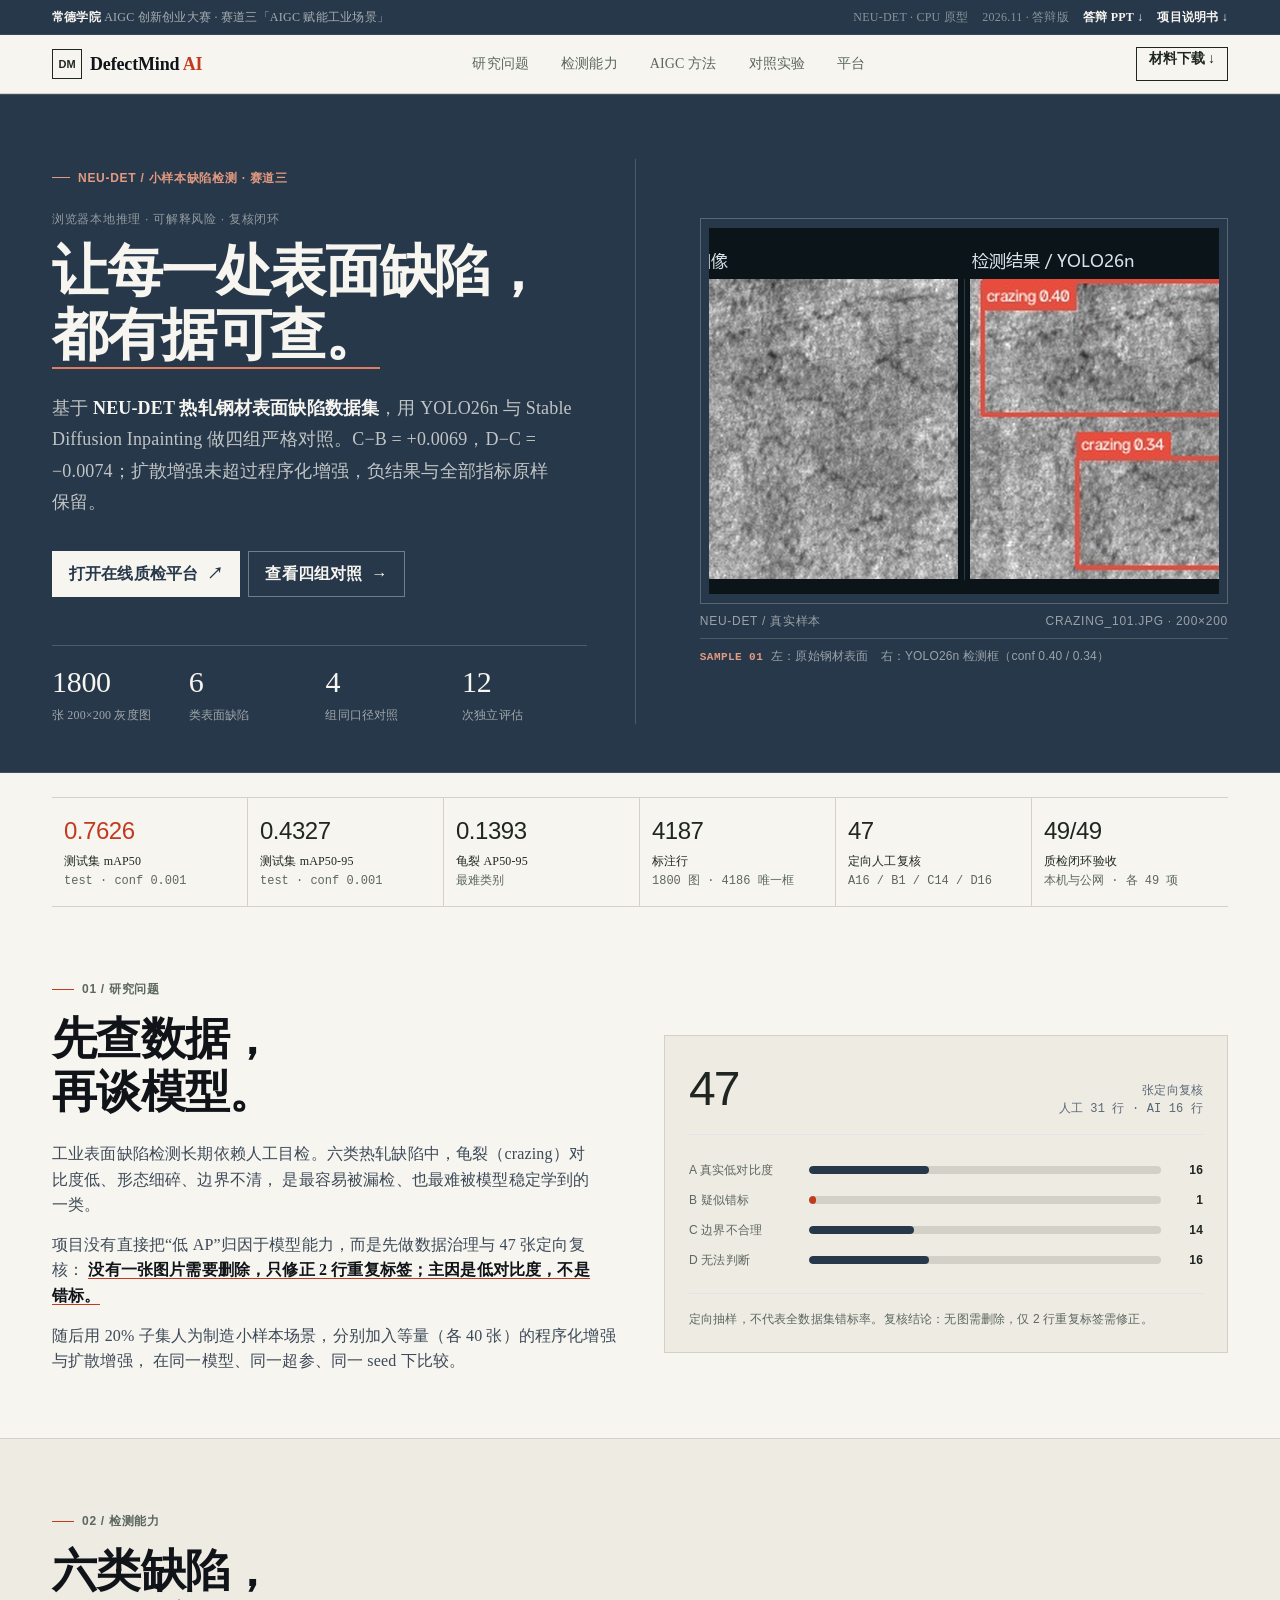
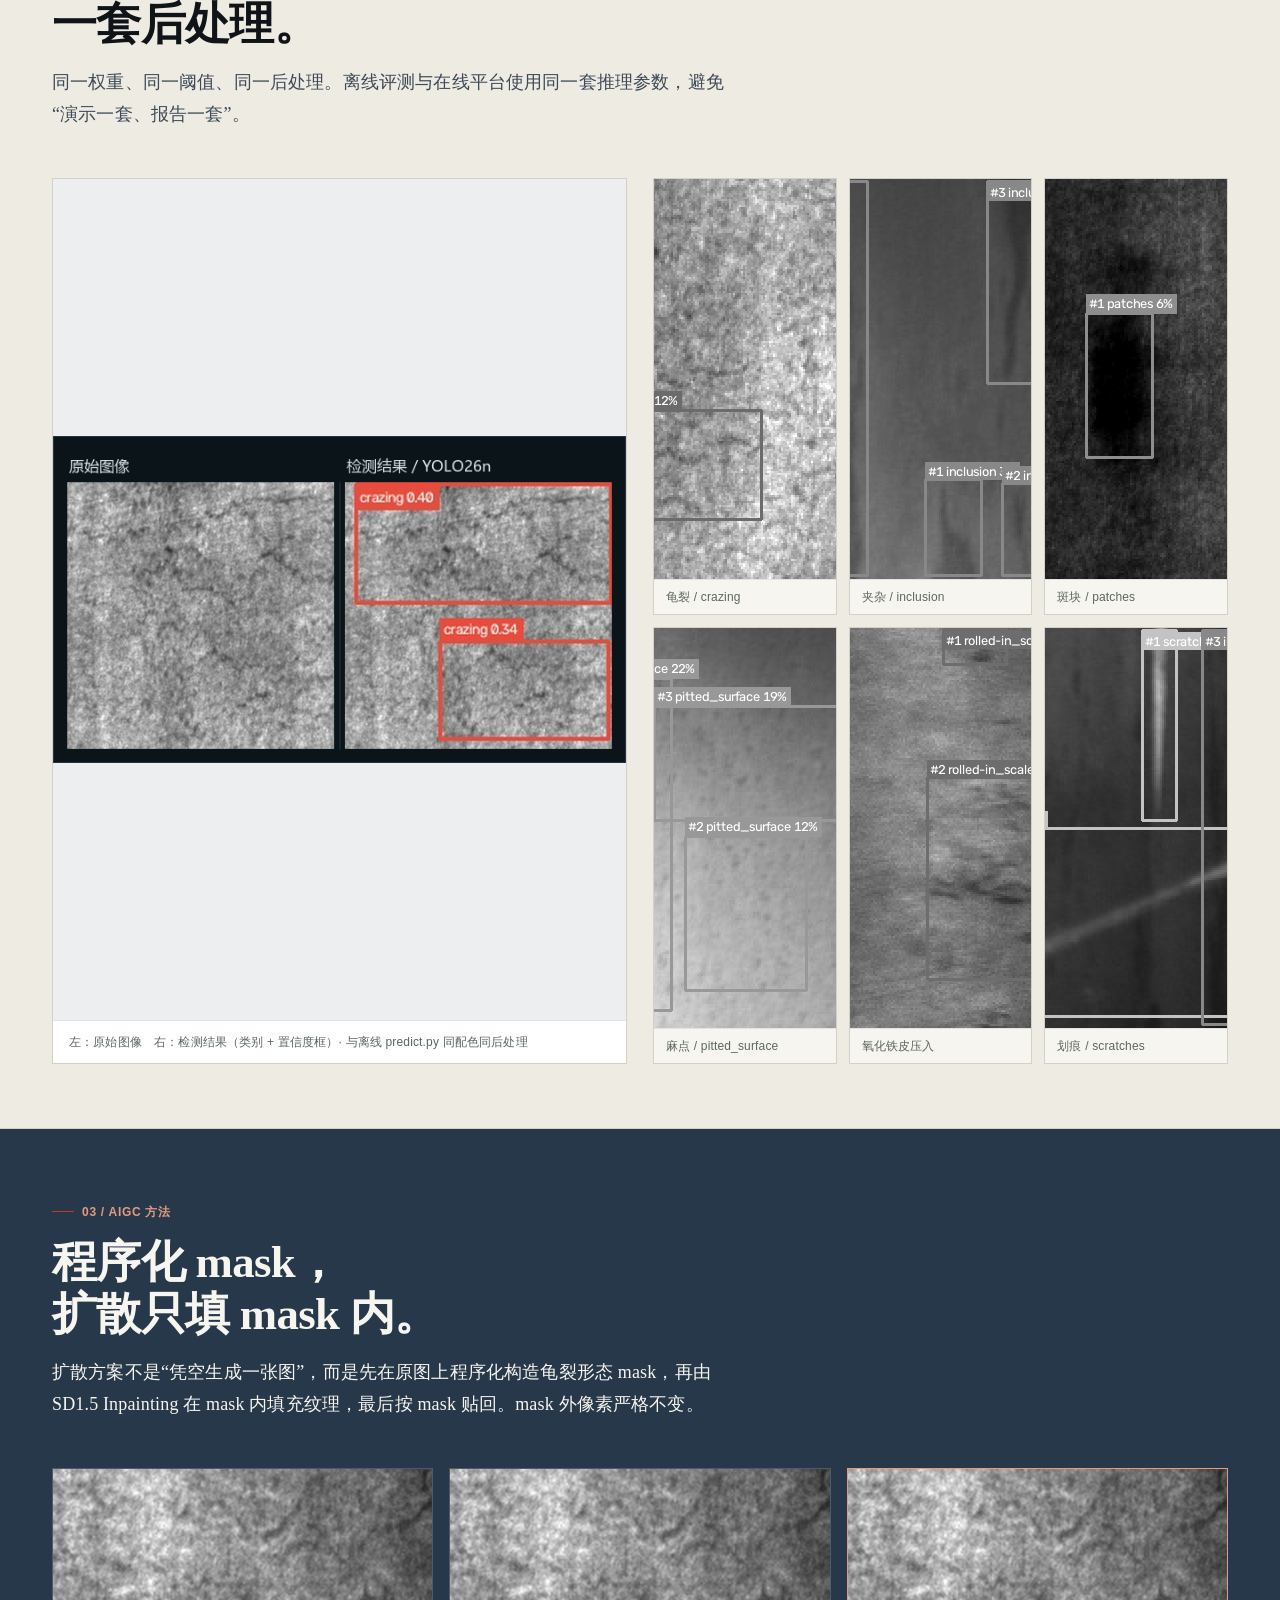
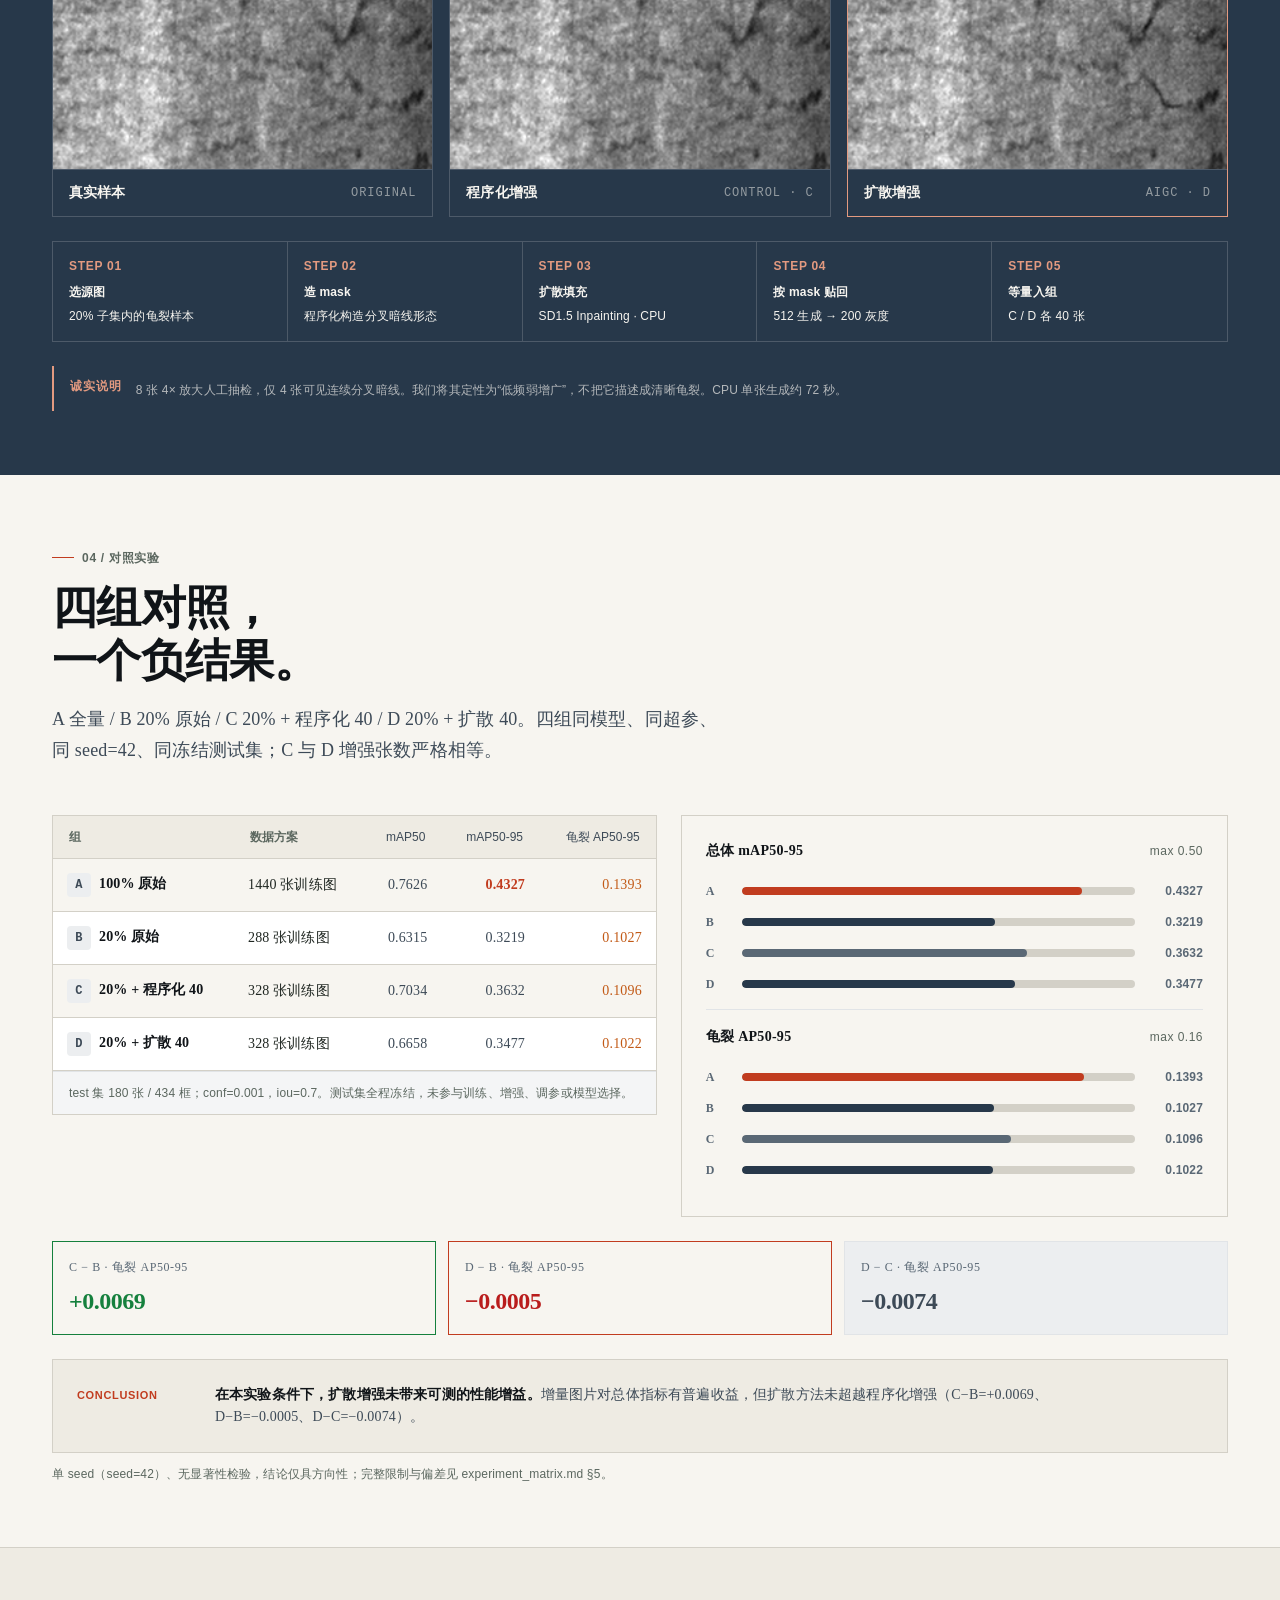
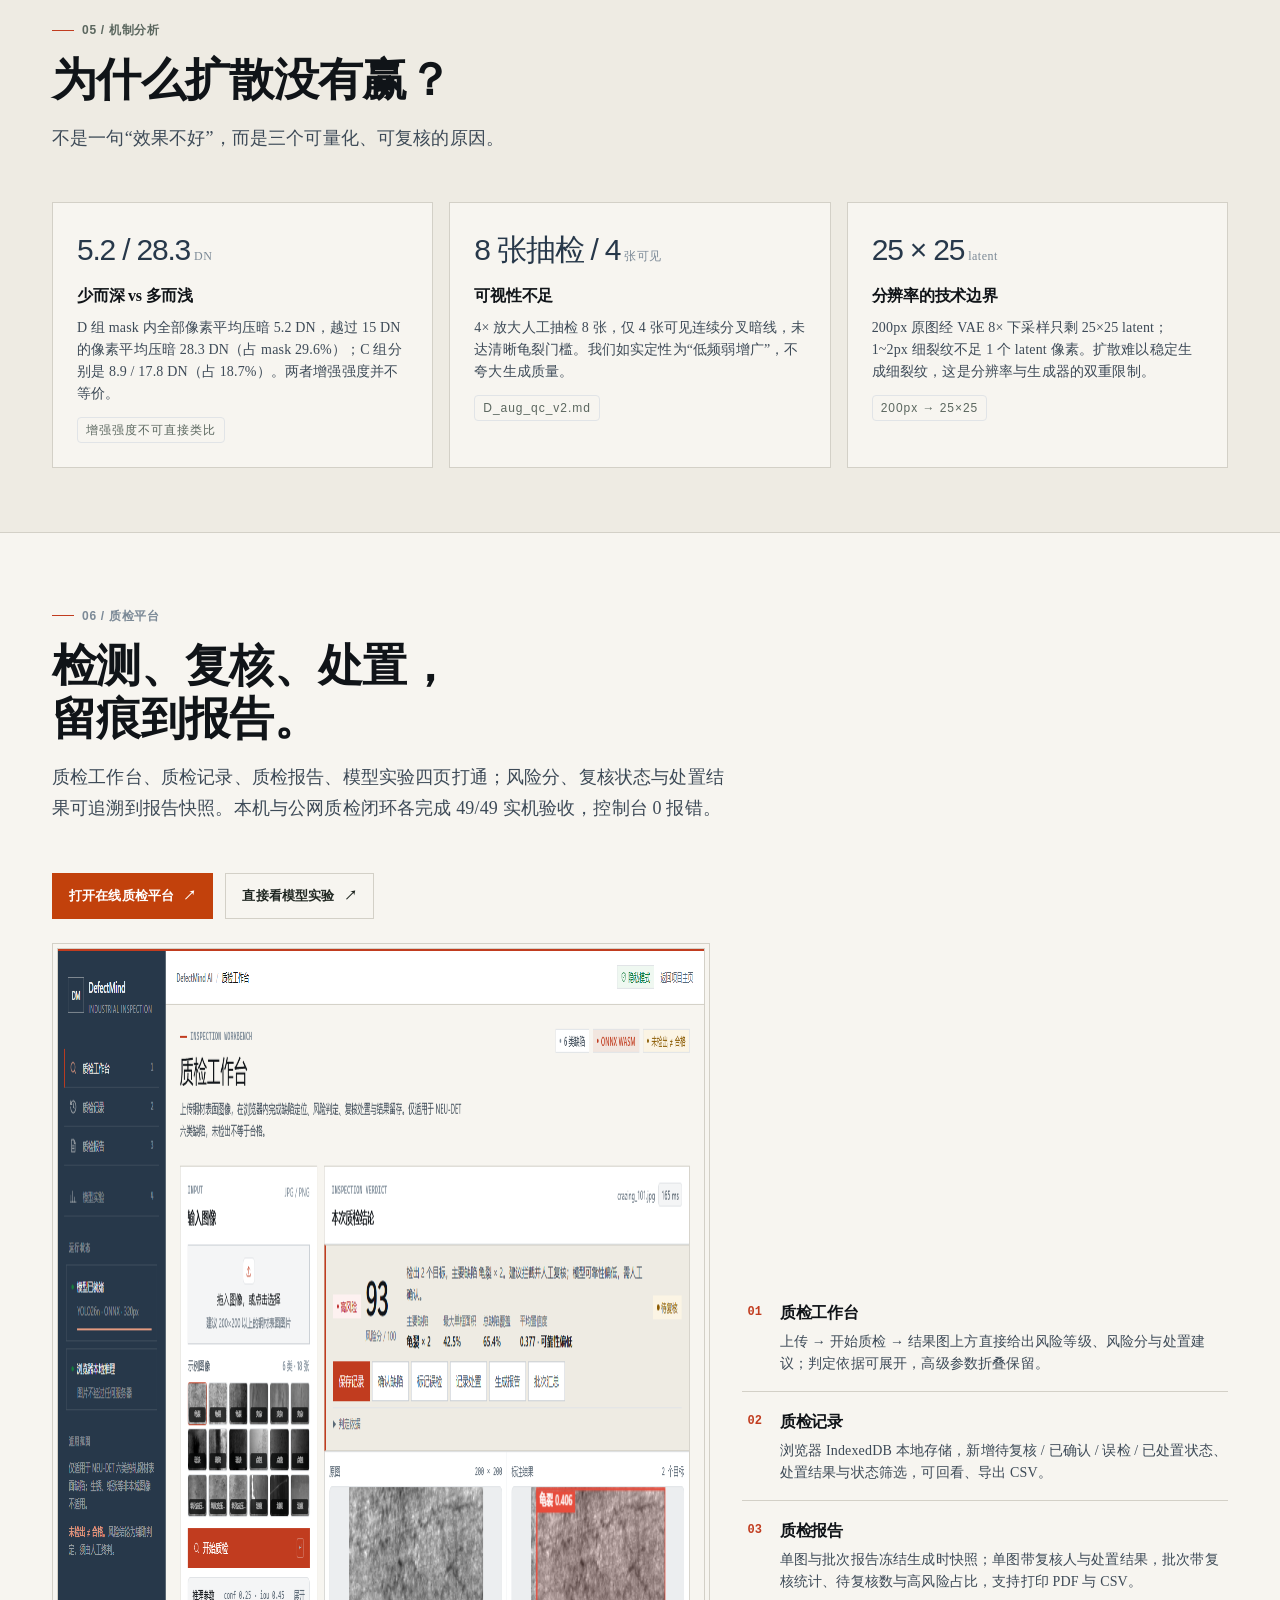
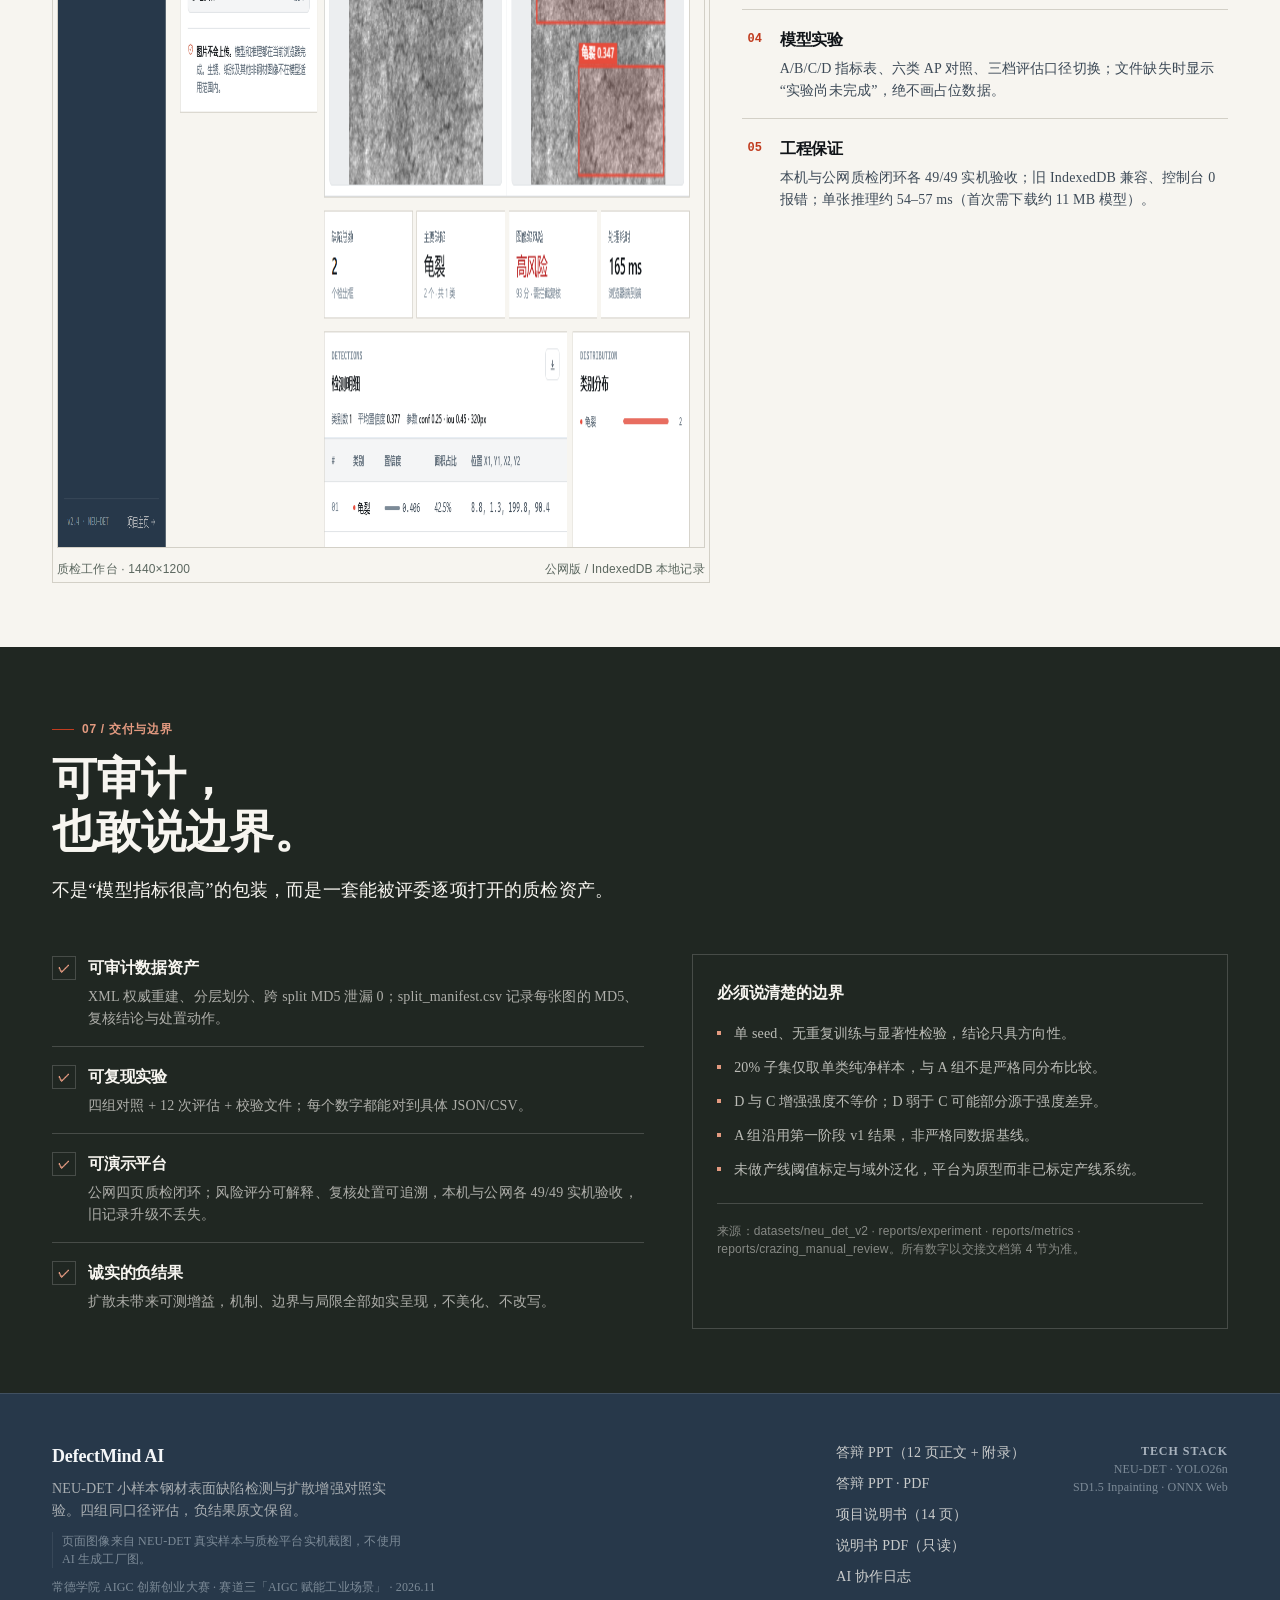
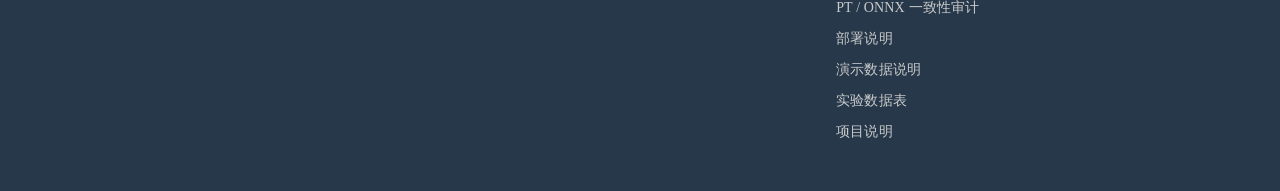
==== commit f122240b: "Update showcase" ====
--- a/index.html
+++ b/index.html
@@ -1890,6 +1890,15 @@
     line-height:1.6;
     overflow-x:clip;
   }
+  .skip-link{
+    position:fixed;top:var(--dm-s-2);left:var(--dm-s-2);z-index:200;
+    padding:var(--dm-s-2) var(--dm-s-3);
+    border:1px solid var(--dm-brand);border-radius:var(--dm-r-4);
+    background:var(--dm-surface-1);color:var(--dm-text-1);
+    font-size:var(--dm-fs-12);line-height:var(--dm-lh-12);
+    transform:translateY(-200%);
+  }
+  .skip-link:focus-visible{transform:translateY(0)}
   h1,h2,h3{font-family:var(--dm-font-sans);font-weight:600 !important;letter-spacing:0}
   h2{font-size:var(--dm-fs-48);line-height:var(--dm-lh-48);color:var(--dm-text-1);text-wrap:balance}
   h3{font-size:var(--dm-fs-18);line-height:var(--dm-lh-18);color:var(--dm-text-1)}
@@ -2275,6 +2284,7 @@
     background-image: none !important;
     box-shadow: none !important;
   }
+  .skip-link { border-color: var(--dm-signal); border-radius: 0; color: var(--dm-graphite); }
 
   body {
     background: var(--dm-paper);
@@ -2546,6 +2556,7 @@
 </head>
 <body>
 
+<a class="skip-link" href="#main">跳到主要内容</a>
 <div class="progress" id="progress"></div>
 
 <div class="site-head">
@@ -2577,6 +2588,8 @@
       <a class="nav-chip" href="#download">材料下载 ↓</a>
     </div>
   </nav>
+
+  <main id="main">
 </div>
 
 <header class="hero" id="top">
@@ -2591,7 +2604,7 @@
         </p>
         <div class="hero-actions">
           <a class="btn btn-primary" href="platform/" target="_blank" rel="noopener">打开在线质检平台 <span aria-hidden="true">↗</span></a>
-          <a class="btn btn-ghost" href="#results">查看四组对照 →</a>
+          <a class="btn btn-ghost" href="#results">查看四组对照 <span aria-hidden="true">→</span></a>
         </div>
         <div class="hero-meta">
           <div><b>1800</b>张 200×200 灰度图</div>
@@ -2603,7 +2616,7 @@
 
       <figure class="hero-plate">
         <div class="hero-plate-frame">
-          <img src="showcase_assets/detection_demo.png" alt="NEU-DET 钢材表面龟裂缺陷检测前后对比">
+          <img src="showcase_assets/detection_demo.png" alt="NEU-DET 钢材表面龟裂缺陷检测前后对比" width="644" height="368" fetchpriority="high">
         </div>
         <figcaption class="hero-plate-cap">
           <span>NEU-DET / 真实样本</span>
@@ -2678,16 +2691,16 @@
     </div>
     <div class="detect-grid">
       <figure class="demo-panel" data-reveal>
-        <img src="showcase_assets/detection_demo.png" alt="原始钢材表面图像与 YOLO26n 检测结果对比">
+        <img src="showcase_assets/detection_demo.png" alt="原始钢材表面图像与 YOLO26n 检测结果对比" width="644" height="368" loading="lazy">
         <figcaption class="demo-cap">左：原始图像　右：检测结果（类别 + 置信度框）· 与离线 predict.py 同配色同后处理</figcaption>
       </figure>
       <div class="class-grid" data-reveal>
-        <div class="class-card"><img src="showcase_assets/class_crazing.png" alt="龟裂缺陷样例"><div>龟裂 / crazing</div></div>
-        <div class="class-card"><img src="showcase_assets/class_inclusion.png" alt="夹杂缺陷样例"><div>夹杂 / inclusion</div></div>
-        <div class="class-card"><img src="showcase_assets/class_patches.png" alt="斑块缺陷样例"><div>斑块 / patches</div></div>
-        <div class="class-card"><img src="showcase_assets/class_pitted_surface.png" alt="麻点表面缺陷样例"><div>麻点 / pitted_surface</div></div>
-        <div class="class-card"><img src="showcase_assets/class_rolled-in_scale.png" alt="氧化铁皮压入缺陷样例"><div>氧化铁皮压入</div></div>
-        <div class="class-card"><img src="showcase_assets/class_scratches.png" alt="划痕缺陷样例"><div>划痕 / scratches</div></div>
+        <div class="class-card"><img src="showcase_assets/class_crazing.png" alt="龟裂缺陷样例" width="400" height="400" loading="lazy"><div>龟裂 / crazing</div></div>
+        <div class="class-card"><img src="showcase_assets/class_inclusion.png" alt="夹杂缺陷样例" width="400" height="400" loading="lazy"><div>夹杂 / inclusion</div></div>
+        <div class="class-card"><img src="showcase_assets/class_patches.png" alt="斑块缺陷样例" width="400" height="400" loading="lazy"><div>斑块 / patches</div></div>
+        <div class="class-card"><img src="showcase_assets/class_pitted_surface.png" alt="麻点表面缺陷样例" width="400" height="400" loading="lazy"><div>麻点 / pitted_surface</div></div>
+        <div class="class-card"><img src="showcase_assets/class_rolled-in_scale.png" alt="氧化铁皮压入缺陷样例" width="400" height="400" loading="lazy"><div>氧化铁皮压入</div></div>
+        <div class="class-card"><img src="showcase_assets/class_scratches.png" alt="划痕缺陷样例" width="400" height="400" loading="lazy"><div>划痕 / scratches</div></div>
       </div>
     </div>
   </div>
@@ -2701,9 +2714,9 @@
       <p>扩散方案不是“凭空生成一张图”，而是先在原图上程序化构造龟裂形态 mask，再由 SD1.5 Inpainting 在 mask 内填充纹理，最后按 mask 贴回。mask 外像素严格不变。</p>
     </div>
     <div class="compare-grid" data-reveal>
-      <div class="compare-card"><img src="showcase_assets/aigc_real.png" alt="真实龟裂样本"><div class="cap"><b>真实样本</b><span>ORIGINAL</span></div></div>
-      <div class="compare-card"><img src="showcase_assets/aigc_c.png" alt="程序化增强样本"><div class="cap"><b>程序化增强</b><span>CONTROL · C</span></div></div>
-      <div class="compare-card is-d"><img src="showcase_assets/aigc_d.png" alt="扩散增强样本"><div class="cap"><b>扩散增强</b><span>AIGC · D</span></div></div>
+      <div class="compare-card"><img src="showcase_assets/aigc_real.png" alt="真实龟裂样本" width="300" height="300" loading="lazy"><div class="cap"><b>真实样本</b><span>ORIGINAL</span></div></div>
+      <div class="compare-card"><img src="showcase_assets/aigc_c.png" alt="程序化增强样本" width="300" height="300" loading="lazy"><div class="cap"><b>程序化增强</b><span>CONTROL · C</span></div></div>
+      <div class="compare-card is-d"><img src="showcase_assets/aigc_d.png" alt="扩散增强样本" width="300" height="300" loading="lazy"><div class="cap"><b>扩散增强</b><span>AIGC · D</span></div></div>
     </div>
     <div class="pipeline" data-reveal>
       <div class="pipe-step"><small>STEP 01</small><b>选源图</b><span>20% 子集内的龟裂样本</span></div>
@@ -2815,7 +2828,7 @@
     </div>
     <div class="platform-grid">
       <figure class="platform-shot" data-reveal>
-        <img src="showcase_assets/app_workbench.png?v=unified-20261127" alt="DefectMind AI 质检工作台界面">
+        <img src="showcase_assets/app_workbench.png?v=unified-20261127" alt="DefectMind AI 质检工作台界面" width="1440" height="1200" loading="lazy">
         <figcaption>
           <span>质检工作台 · 1440×1200</span>
           <span>公网版 / IndexedDB 本地记录</span>
@@ -2887,8 +2900,9 @@
     </div>
   </div>
 </footer>
-
-<a class="to-top" id="toTop" href="#top" aria-label="回到顶部">↑</a>
+</main>
+
+<a class="to-top" id="toTop" href="#top" aria-label="回到顶部"><span aria-hidden="true">↑</span></a>
 
 <script>
   document.documentElement.classList.add("js");
@@ -2944,7 +2958,17 @@
     });
   }
 
-  window.addEventListener("scroll", onScroll, { passive: true });
+  let scrollQueued = false;
+  function queueScroll() {
+    if (scrollQueued) return;
+    scrollQueued = true;
+    requestAnimationFrame(() => {
+      scrollQueued = false;
+      onScroll();
+    });
+  }
+
+  window.addEventListener("scroll", queueScroll, { passive: true });
   window.addEventListener("resize", onScroll);
   onScroll();
 </script>
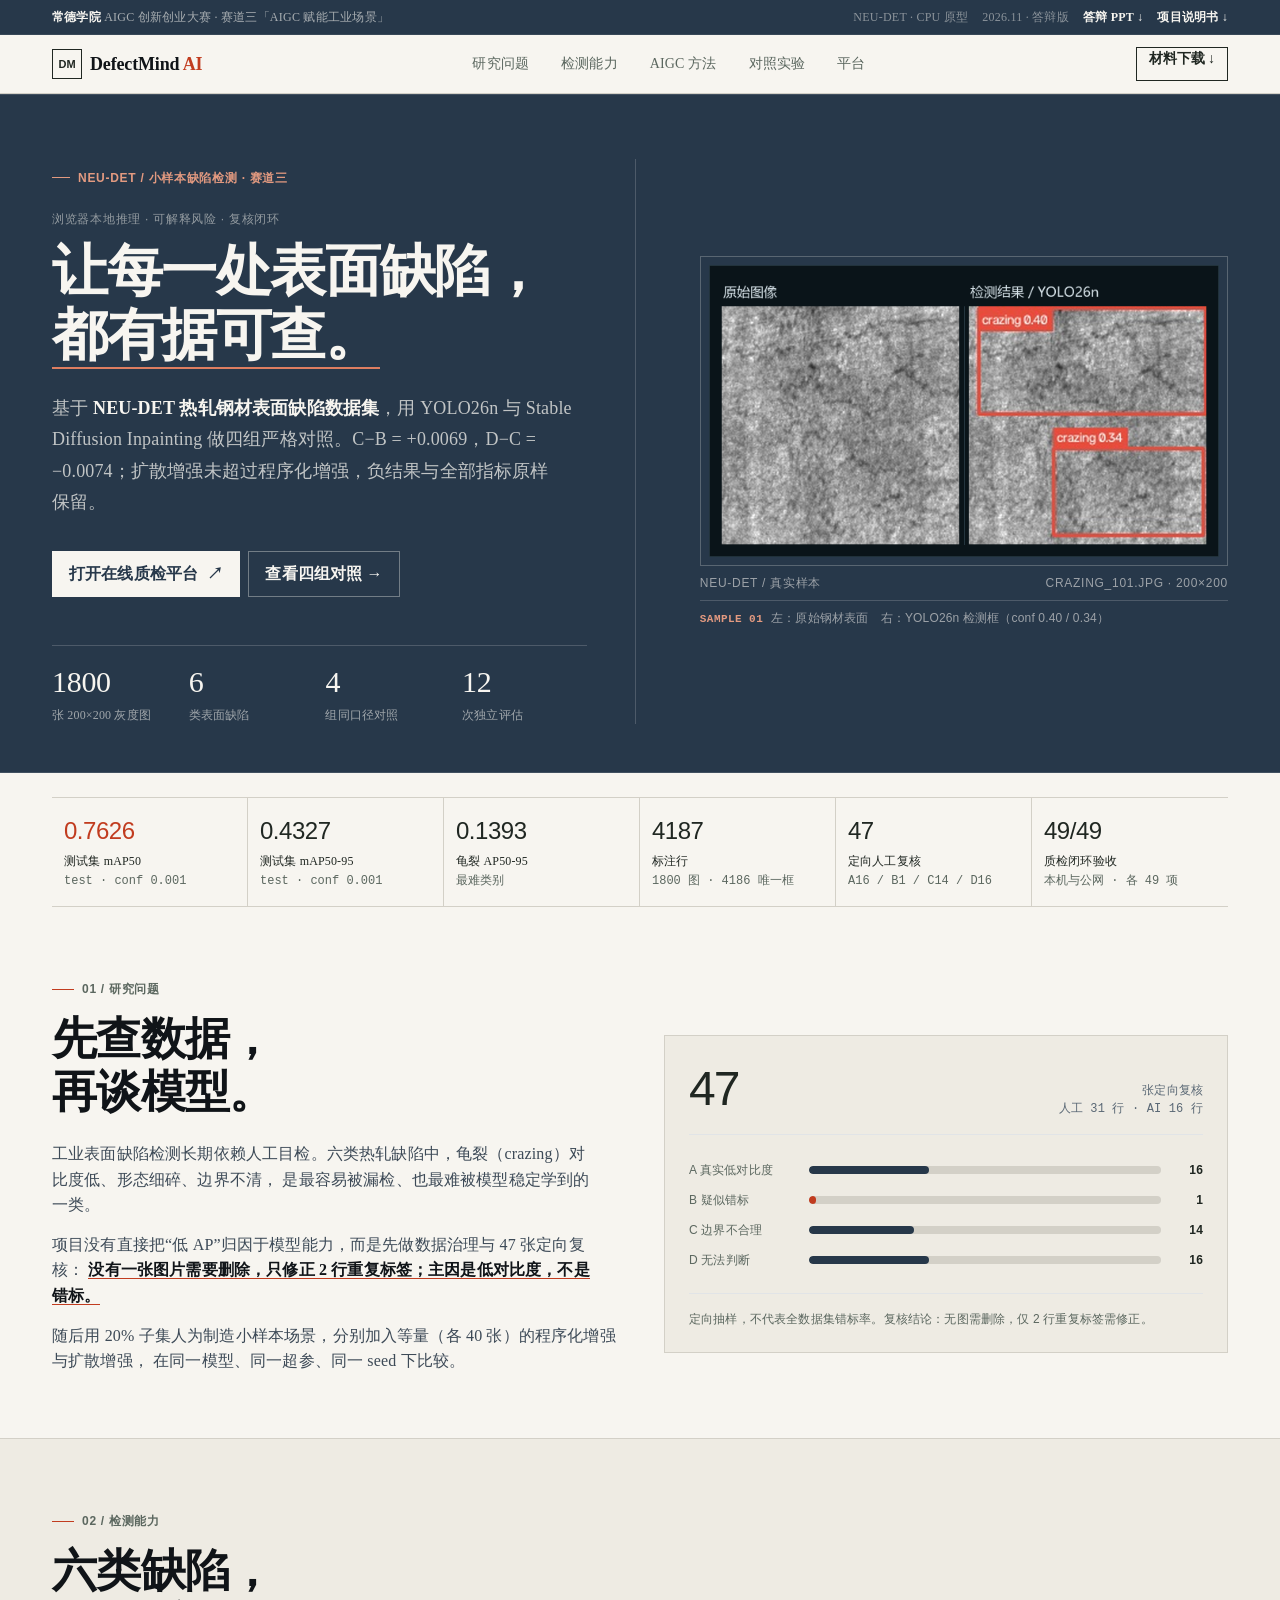
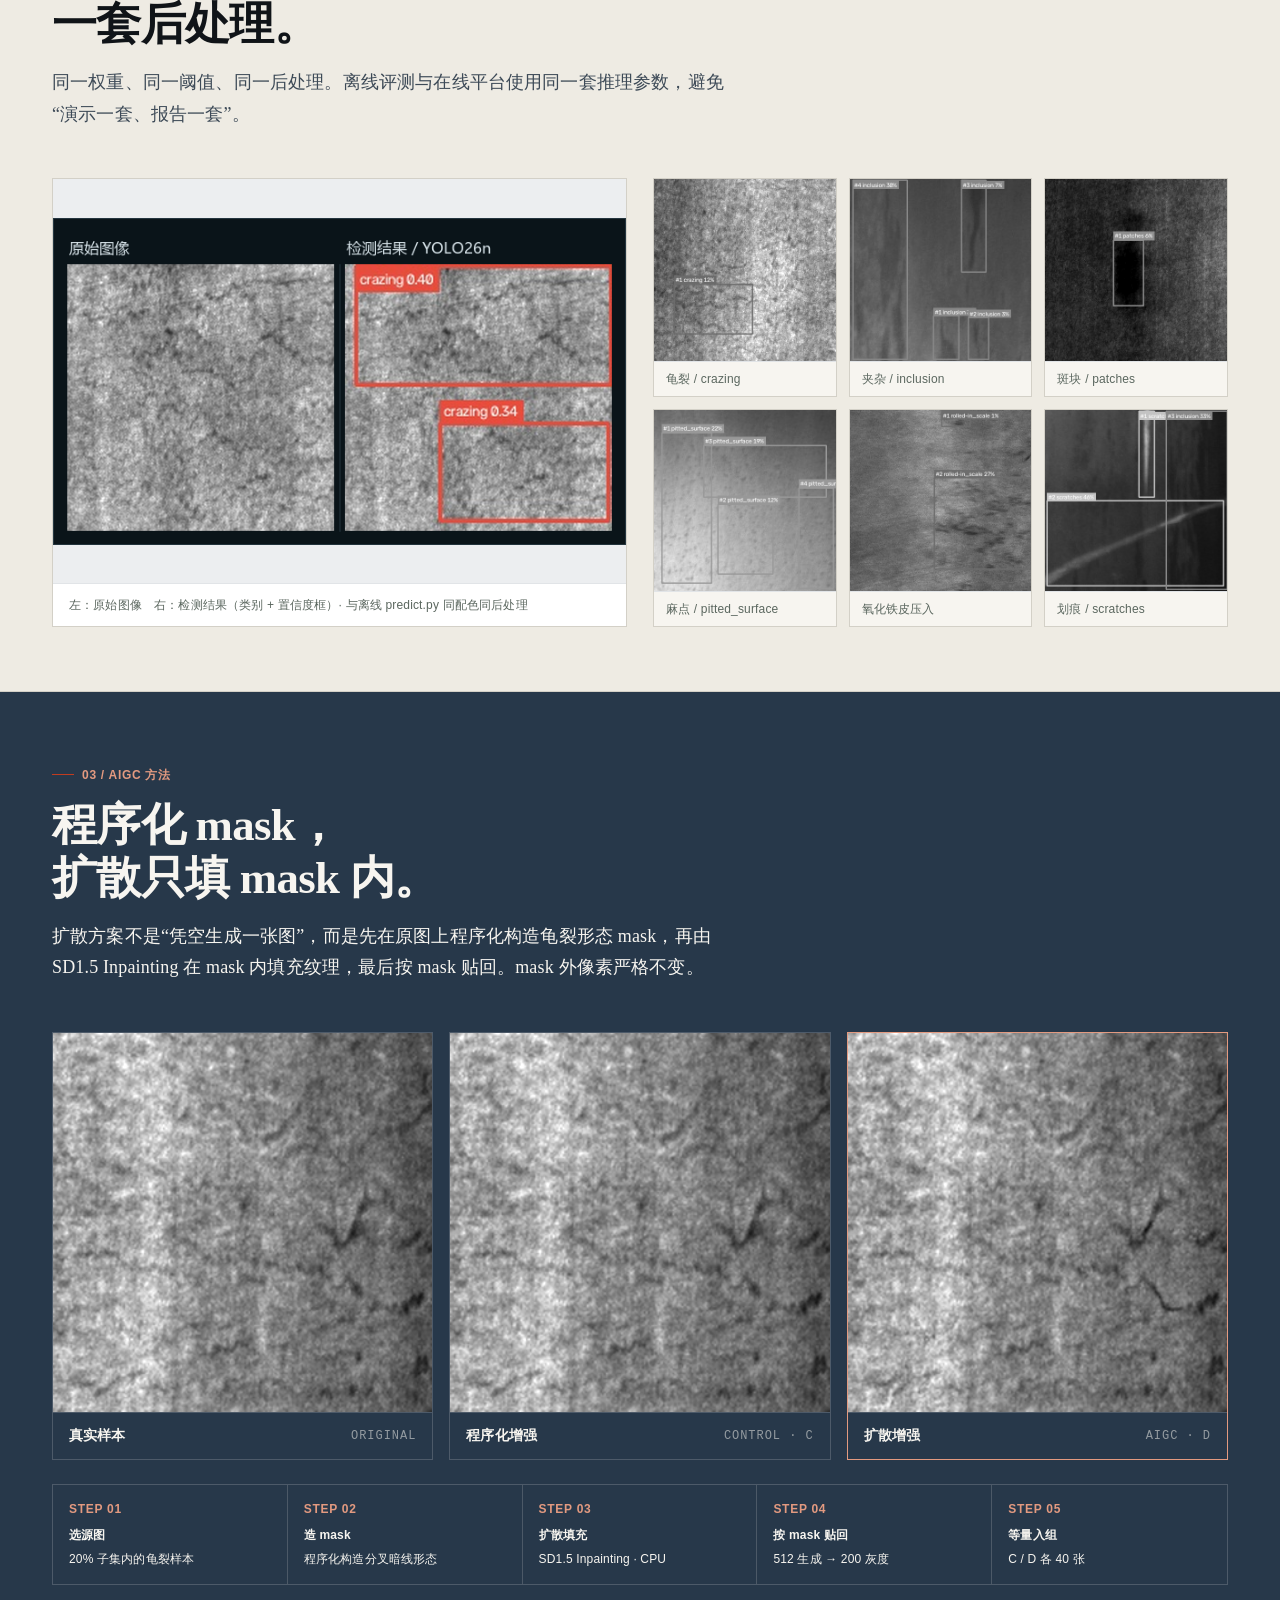
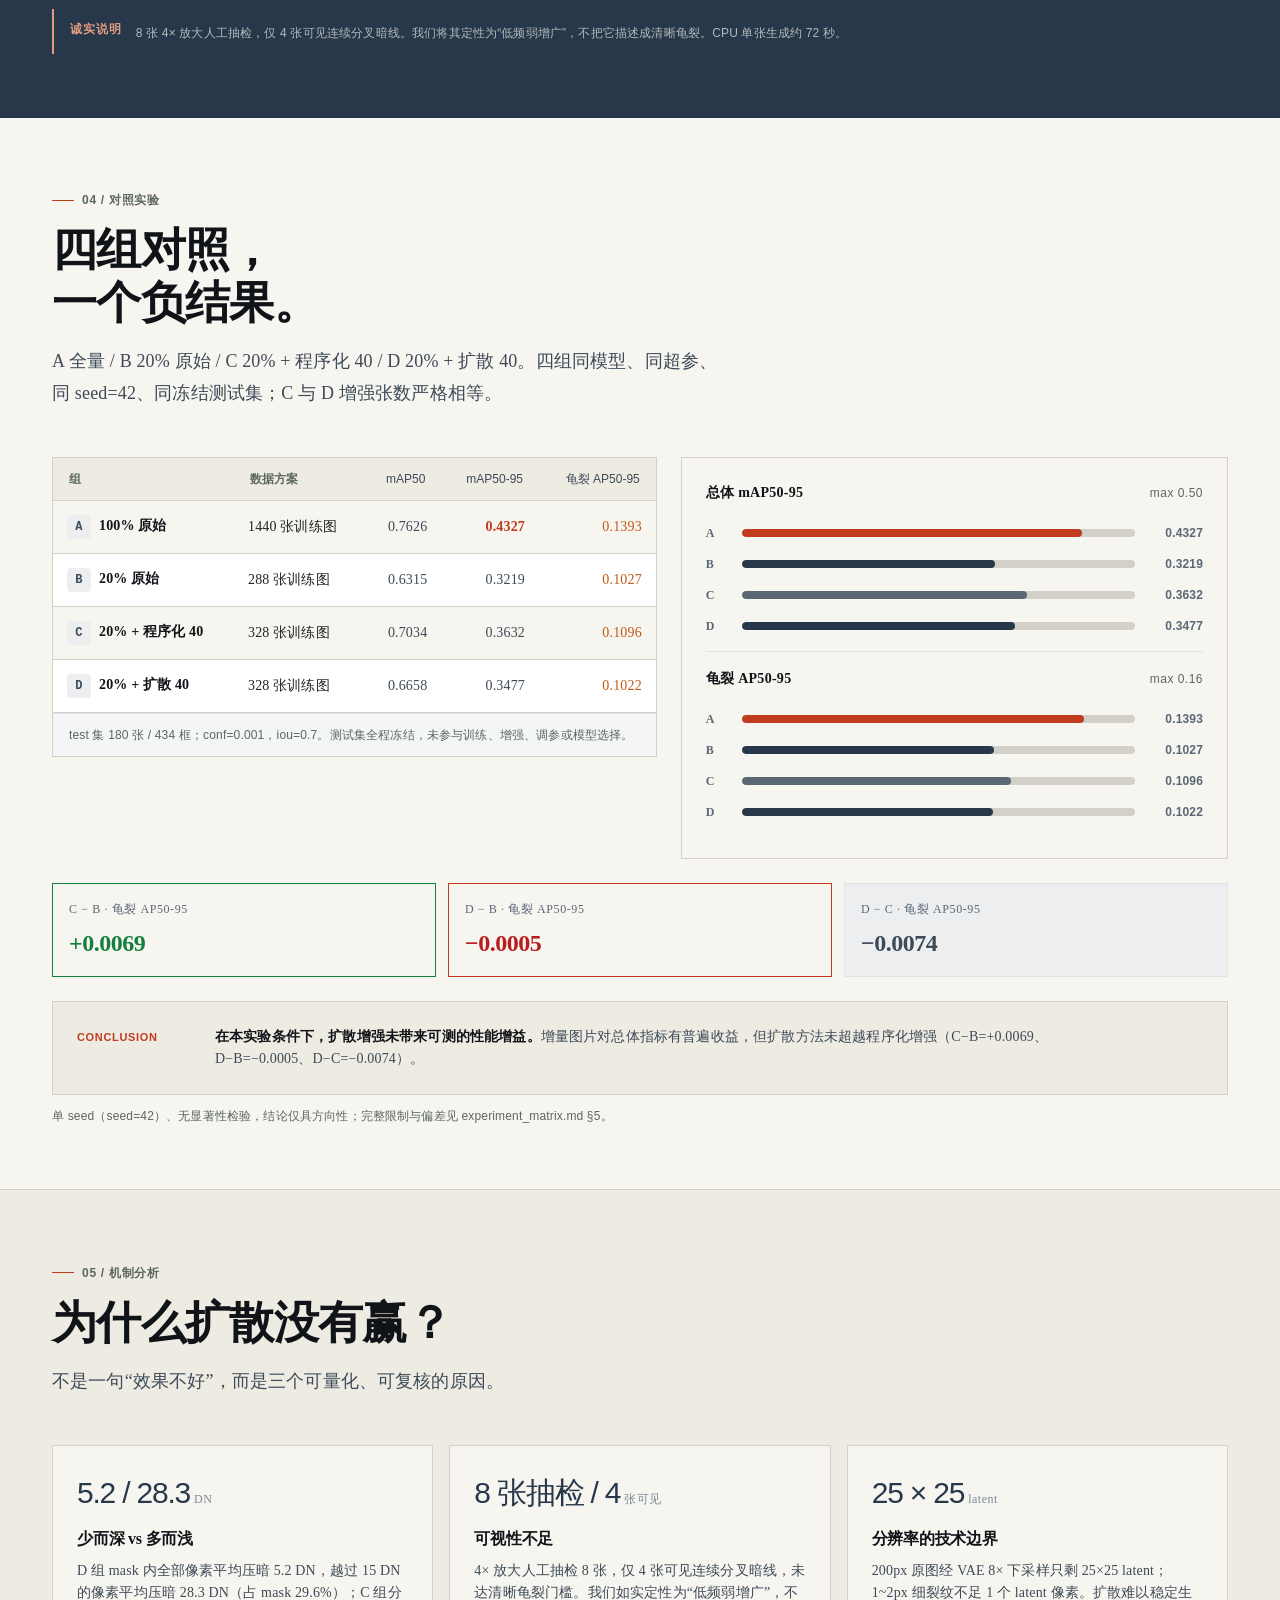
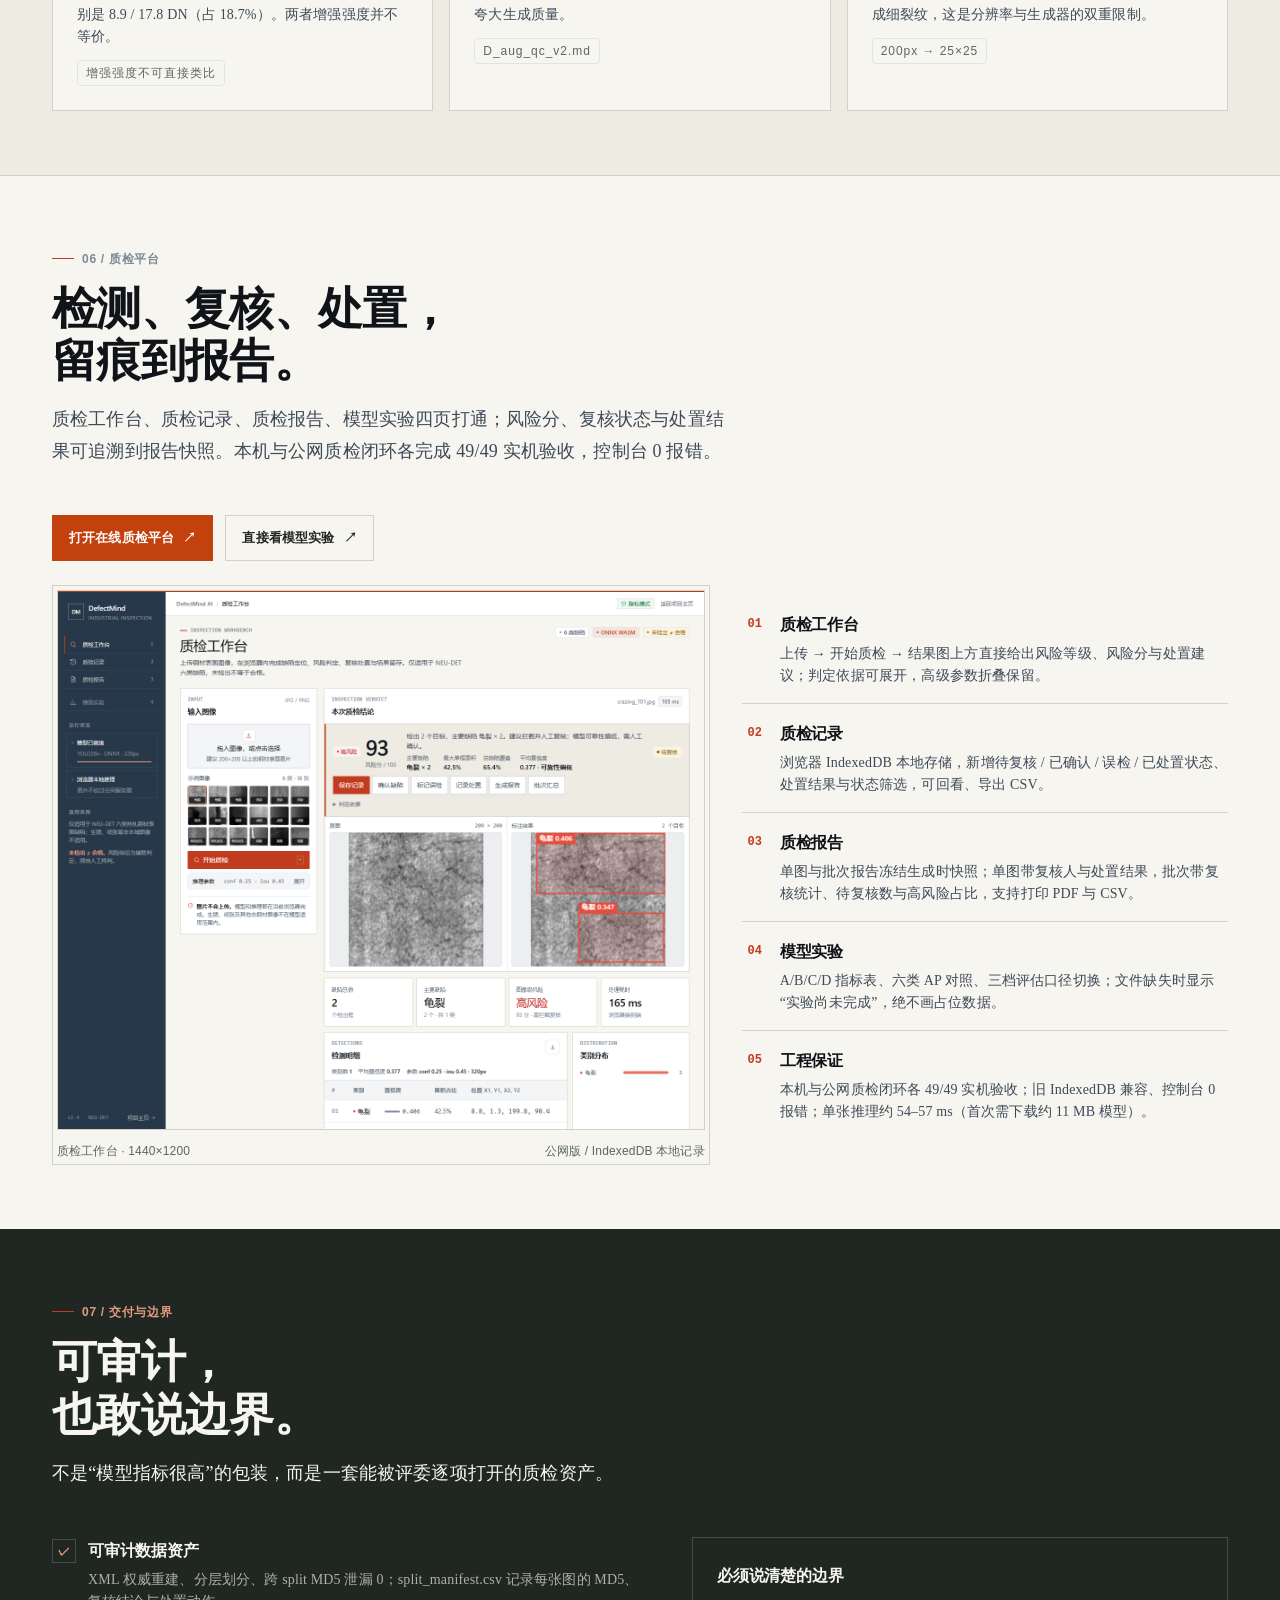
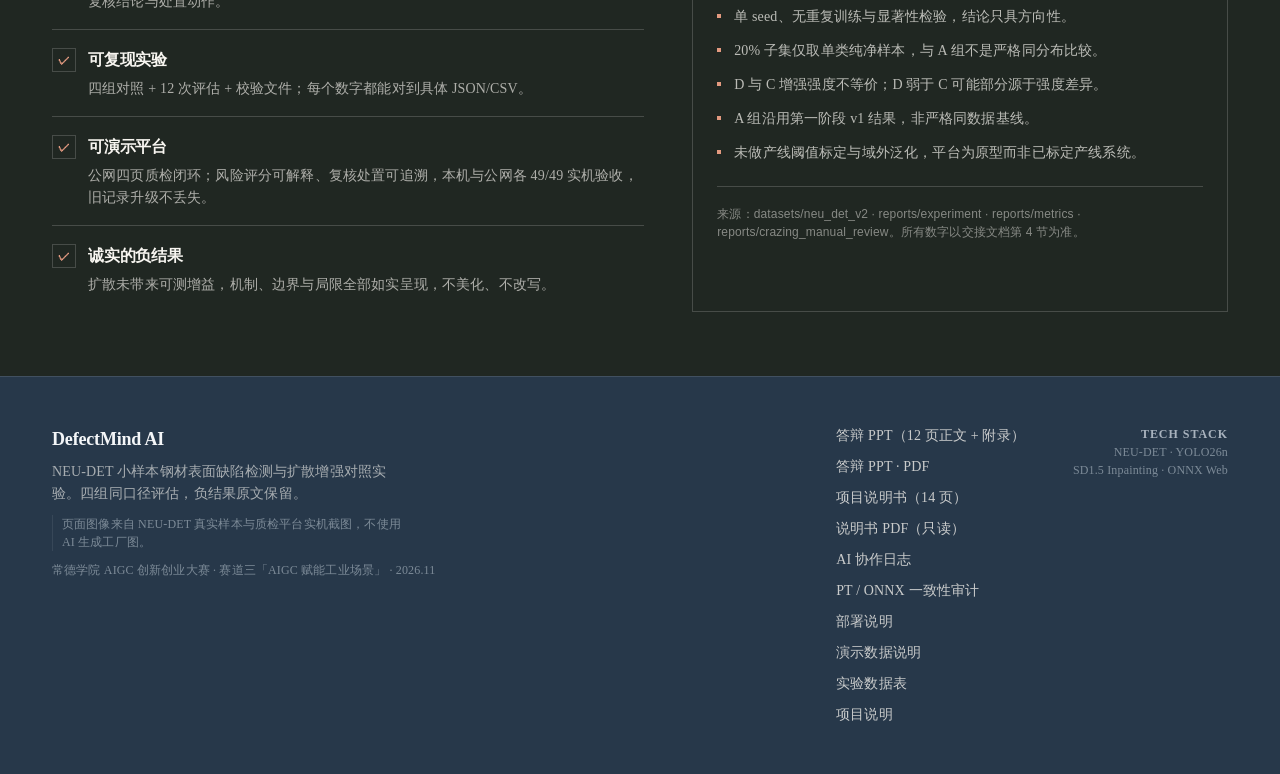
==== commit a1d06509: "Update showcase" ====
--- a/index.html
+++ b/index.html
@@ -1890,15 +1890,6 @@
     line-height:1.6;
     overflow-x:clip;
   }
-  .skip-link{
-    position:fixed;top:var(--dm-s-2);left:var(--dm-s-2);z-index:200;
-    padding:var(--dm-s-2) var(--dm-s-3);
-    border:1px solid var(--dm-brand);border-radius:var(--dm-r-4);
-    background:var(--dm-surface-1);color:var(--dm-text-1);
-    font-size:var(--dm-fs-12);line-height:var(--dm-lh-12);
-    transform:translateY(-200%);
-  }
-  .skip-link:focus-visible{transform:translateY(0)}
   h1,h2,h3{font-family:var(--dm-font-sans);font-weight:600 !important;letter-spacing:0}
   h2{font-size:var(--dm-fs-48);line-height:var(--dm-lh-48);color:var(--dm-text-1);text-wrap:balance}
   h3{font-size:var(--dm-fs-18);line-height:var(--dm-lh-18);color:var(--dm-text-1)}
@@ -2284,7 +2275,6 @@
     background-image: none !important;
     box-shadow: none !important;
   }
-  .skip-link { border-color: var(--dm-signal); border-radius: 0; color: var(--dm-graphite); }
 
   body {
     background: var(--dm-paper);
@@ -2556,7 +2546,6 @@
 </head>
 <body>
 
-<a class="skip-link" href="#main">跳到主要内容</a>
 <div class="progress" id="progress"></div>
 
 <div class="site-head">
@@ -2588,8 +2577,6 @@
       <a class="nav-chip" href="#download">材料下载 ↓</a>
     </div>
   </nav>
-
-  <main id="main">
 </div>
 
 <header class="hero" id="top">
@@ -2604,7 +2591,7 @@
         </p>
         <div class="hero-actions">
           <a class="btn btn-primary" href="platform/" target="_blank" rel="noopener">打开在线质检平台 <span aria-hidden="true">↗</span></a>
-          <a class="btn btn-ghost" href="#results">查看四组对照 <span aria-hidden="true">→</span></a>
+          <a class="btn btn-ghost" href="#results">查看四组对照 →</a>
         </div>
         <div class="hero-meta">
           <div><b>1800</b>张 200×200 灰度图</div>
@@ -2616,7 +2603,7 @@
 
       <figure class="hero-plate">
         <div class="hero-plate-frame">
-          <img src="showcase_assets/detection_demo.png" alt="NEU-DET 钢材表面龟裂缺陷检测前后对比" width="644" height="368" fetchpriority="high">
+          <img src="showcase_assets/detection_demo.png" alt="NEU-DET 钢材表面龟裂缺陷检测前后对比">
         </div>
         <figcaption class="hero-plate-cap">
           <span>NEU-DET / 真实样本</span>
@@ -2691,16 +2678,16 @@
     </div>
     <div class="detect-grid">
       <figure class="demo-panel" data-reveal>
-        <img src="showcase_assets/detection_demo.png" alt="原始钢材表面图像与 YOLO26n 检测结果对比" width="644" height="368" loading="lazy">
+        <img src="showcase_assets/detection_demo.png" alt="原始钢材表面图像与 YOLO26n 检测结果对比">
         <figcaption class="demo-cap">左：原始图像　右：检测结果（类别 + 置信度框）· 与离线 predict.py 同配色同后处理</figcaption>
       </figure>
       <div class="class-grid" data-reveal>
-        <div class="class-card"><img src="showcase_assets/class_crazing.png" alt="龟裂缺陷样例" width="400" height="400" loading="lazy"><div>龟裂 / crazing</div></div>
-        <div class="class-card"><img src="showcase_assets/class_inclusion.png" alt="夹杂缺陷样例" width="400" height="400" loading="lazy"><div>夹杂 / inclusion</div></div>
-        <div class="class-card"><img src="showcase_assets/class_patches.png" alt="斑块缺陷样例" width="400" height="400" loading="lazy"><div>斑块 / patches</div></div>
-        <div class="class-card"><img src="showcase_assets/class_pitted_surface.png" alt="麻点表面缺陷样例" width="400" height="400" loading="lazy"><div>麻点 / pitted_surface</div></div>
-        <div class="class-card"><img src="showcase_assets/class_rolled-in_scale.png" alt="氧化铁皮压入缺陷样例" width="400" height="400" loading="lazy"><div>氧化铁皮压入</div></div>
-        <div class="class-card"><img src="showcase_assets/class_scratches.png" alt="划痕缺陷样例" width="400" height="400" loading="lazy"><div>划痕 / scratches</div></div>
+        <div class="class-card"><img src="showcase_assets/class_crazing.png" alt="龟裂缺陷样例"><div>龟裂 / crazing</div></div>
+        <div class="class-card"><img src="showcase_assets/class_inclusion.png" alt="夹杂缺陷样例"><div>夹杂 / inclusion</div></div>
+        <div class="class-card"><img src="showcase_assets/class_patches.png" alt="斑块缺陷样例"><div>斑块 / patches</div></div>
+        <div class="class-card"><img src="showcase_assets/class_pitted_surface.png" alt="麻点表面缺陷样例"><div>麻点 / pitted_surface</div></div>
+        <div class="class-card"><img src="showcase_assets/class_rolled-in_scale.png" alt="氧化铁皮压入缺陷样例"><div>氧化铁皮压入</div></div>
+        <div class="class-card"><img src="showcase_assets/class_scratches.png" alt="划痕缺陷样例"><div>划痕 / scratches</div></div>
       </div>
     </div>
   </div>
@@ -2714,9 +2701,9 @@
       <p>扩散方案不是“凭空生成一张图”，而是先在原图上程序化构造龟裂形态 mask，再由 SD1.5 Inpainting 在 mask 内填充纹理，最后按 mask 贴回。mask 外像素严格不变。</p>
     </div>
     <div class="compare-grid" data-reveal>
-      <div class="compare-card"><img src="showcase_assets/aigc_real.png" alt="真实龟裂样本" width="300" height="300" loading="lazy"><div class="cap"><b>真实样本</b><span>ORIGINAL</span></div></div>
-      <div class="compare-card"><img src="showcase_assets/aigc_c.png" alt="程序化增强样本" width="300" height="300" loading="lazy"><div class="cap"><b>程序化增强</b><span>CONTROL · C</span></div></div>
-      <div class="compare-card is-d"><img src="showcase_assets/aigc_d.png" alt="扩散增强样本" width="300" height="300" loading="lazy"><div class="cap"><b>扩散增强</b><span>AIGC · D</span></div></div>
+      <div class="compare-card"><img src="showcase_assets/aigc_real.png" alt="真实龟裂样本"><div class="cap"><b>真实样本</b><span>ORIGINAL</span></div></div>
+      <div class="compare-card"><img src="showcase_assets/aigc_c.png" alt="程序化增强样本"><div class="cap"><b>程序化增强</b><span>CONTROL · C</span></div></div>
+      <div class="compare-card is-d"><img src="showcase_assets/aigc_d.png" alt="扩散增强样本"><div class="cap"><b>扩散增强</b><span>AIGC · D</span></div></div>
     </div>
     <div class="pipeline" data-reveal>
       <div class="pipe-step"><small>STEP 01</small><b>选源图</b><span>20% 子集内的龟裂样本</span></div>
@@ -2828,7 +2815,7 @@
     </div>
     <div class="platform-grid">
       <figure class="platform-shot" data-reveal>
-        <img src="showcase_assets/app_workbench.png?v=unified-20261127" alt="DefectMind AI 质检工作台界面" width="1440" height="1200" loading="lazy">
+        <img src="showcase_assets/app_workbench.png?v=unified-20261127" alt="DefectMind AI 质检工作台界面">
         <figcaption>
           <span>质检工作台 · 1440×1200</span>
           <span>公网版 / IndexedDB 本地记录</span>
@@ -2900,9 +2887,8 @@
     </div>
   </div>
 </footer>
-</main>
-
-<a class="to-top" id="toTop" href="#top" aria-label="回到顶部"><span aria-hidden="true">↑</span></a>
+
+<a class="to-top" id="toTop" href="#top" aria-label="回到顶部">↑</a>
 
 <script>
   document.documentElement.classList.add("js");
@@ -2958,17 +2944,7 @@
     });
   }
 
-  let scrollQueued = false;
-  function queueScroll() {
-    if (scrollQueued) return;
-    scrollQueued = true;
-    requestAnimationFrame(() => {
-      scrollQueued = false;
-      onScroll();
-    });
-  }
-
-  window.addEventListener("scroll", queueScroll, { passive: true });
+  window.addEventListener("scroll", onScroll, { passive: true });
   window.addEventListener("resize", onScroll);
   onScroll();
 </script>
